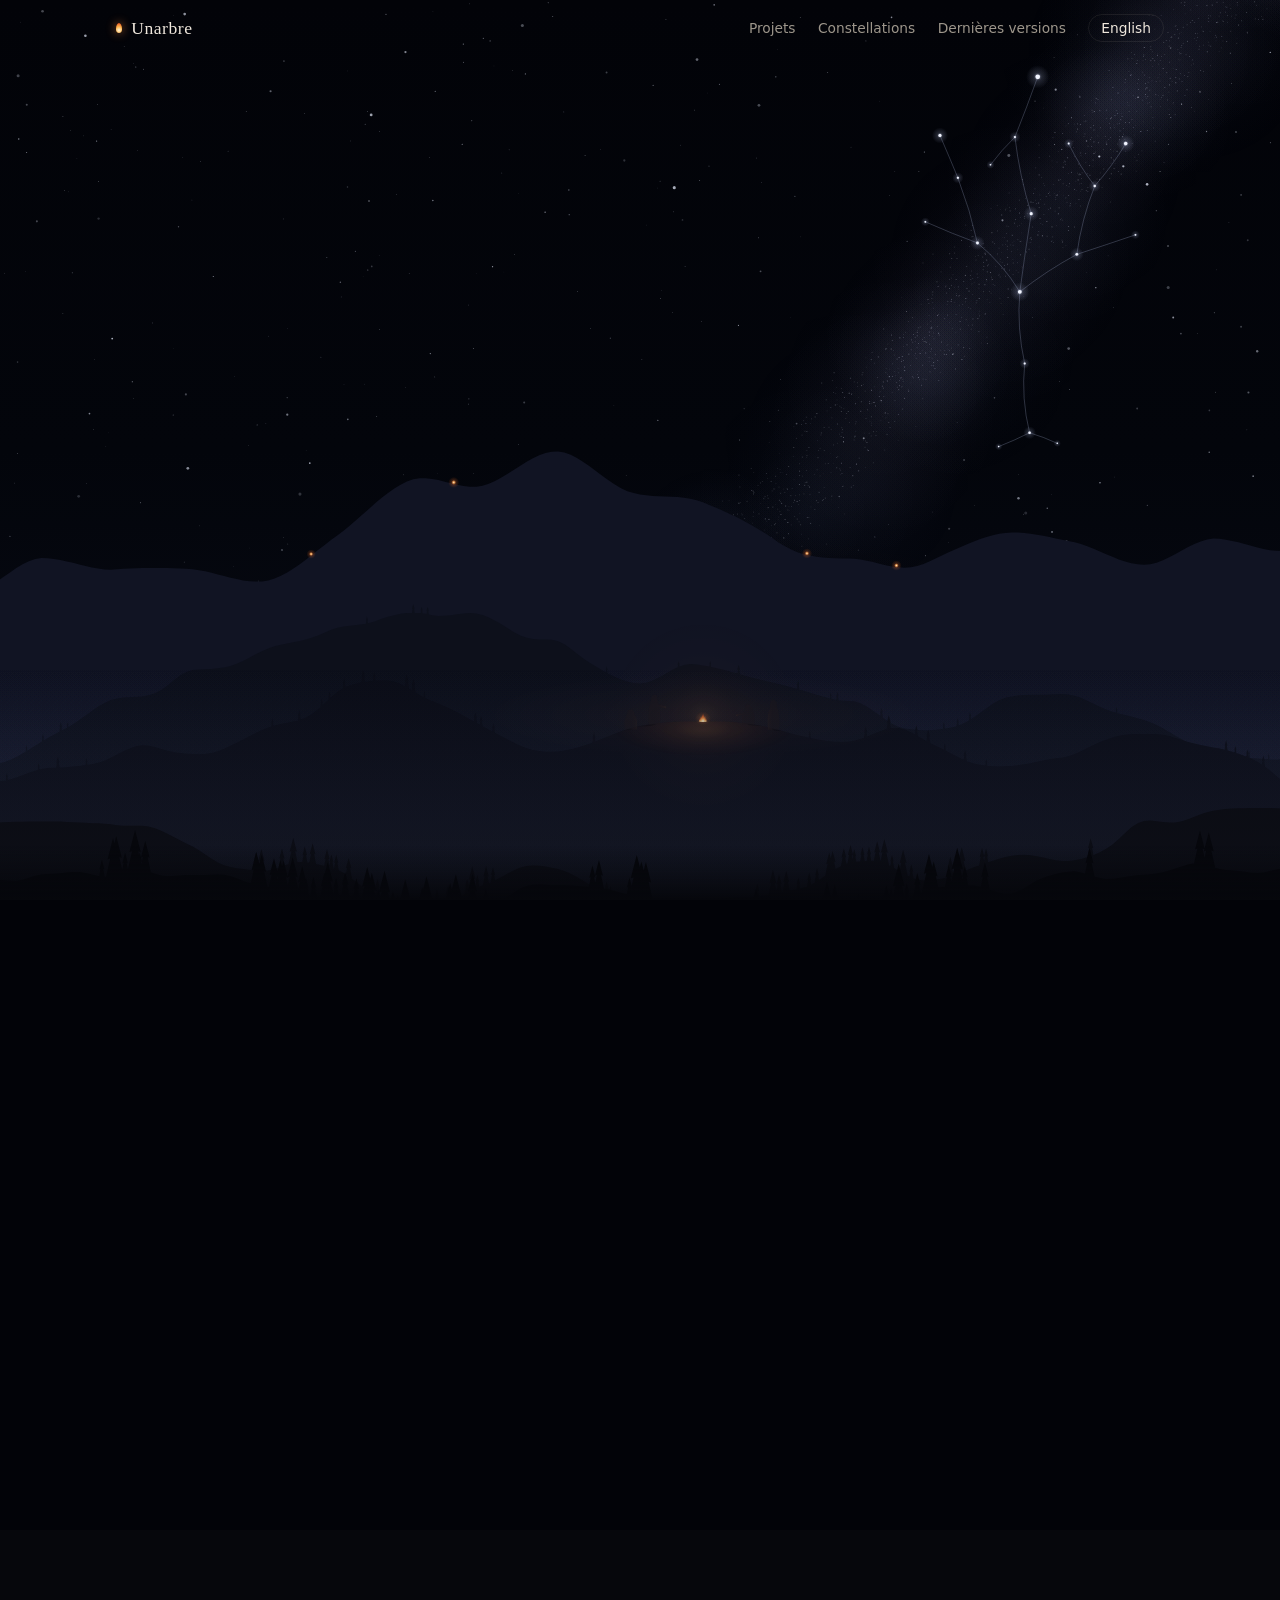
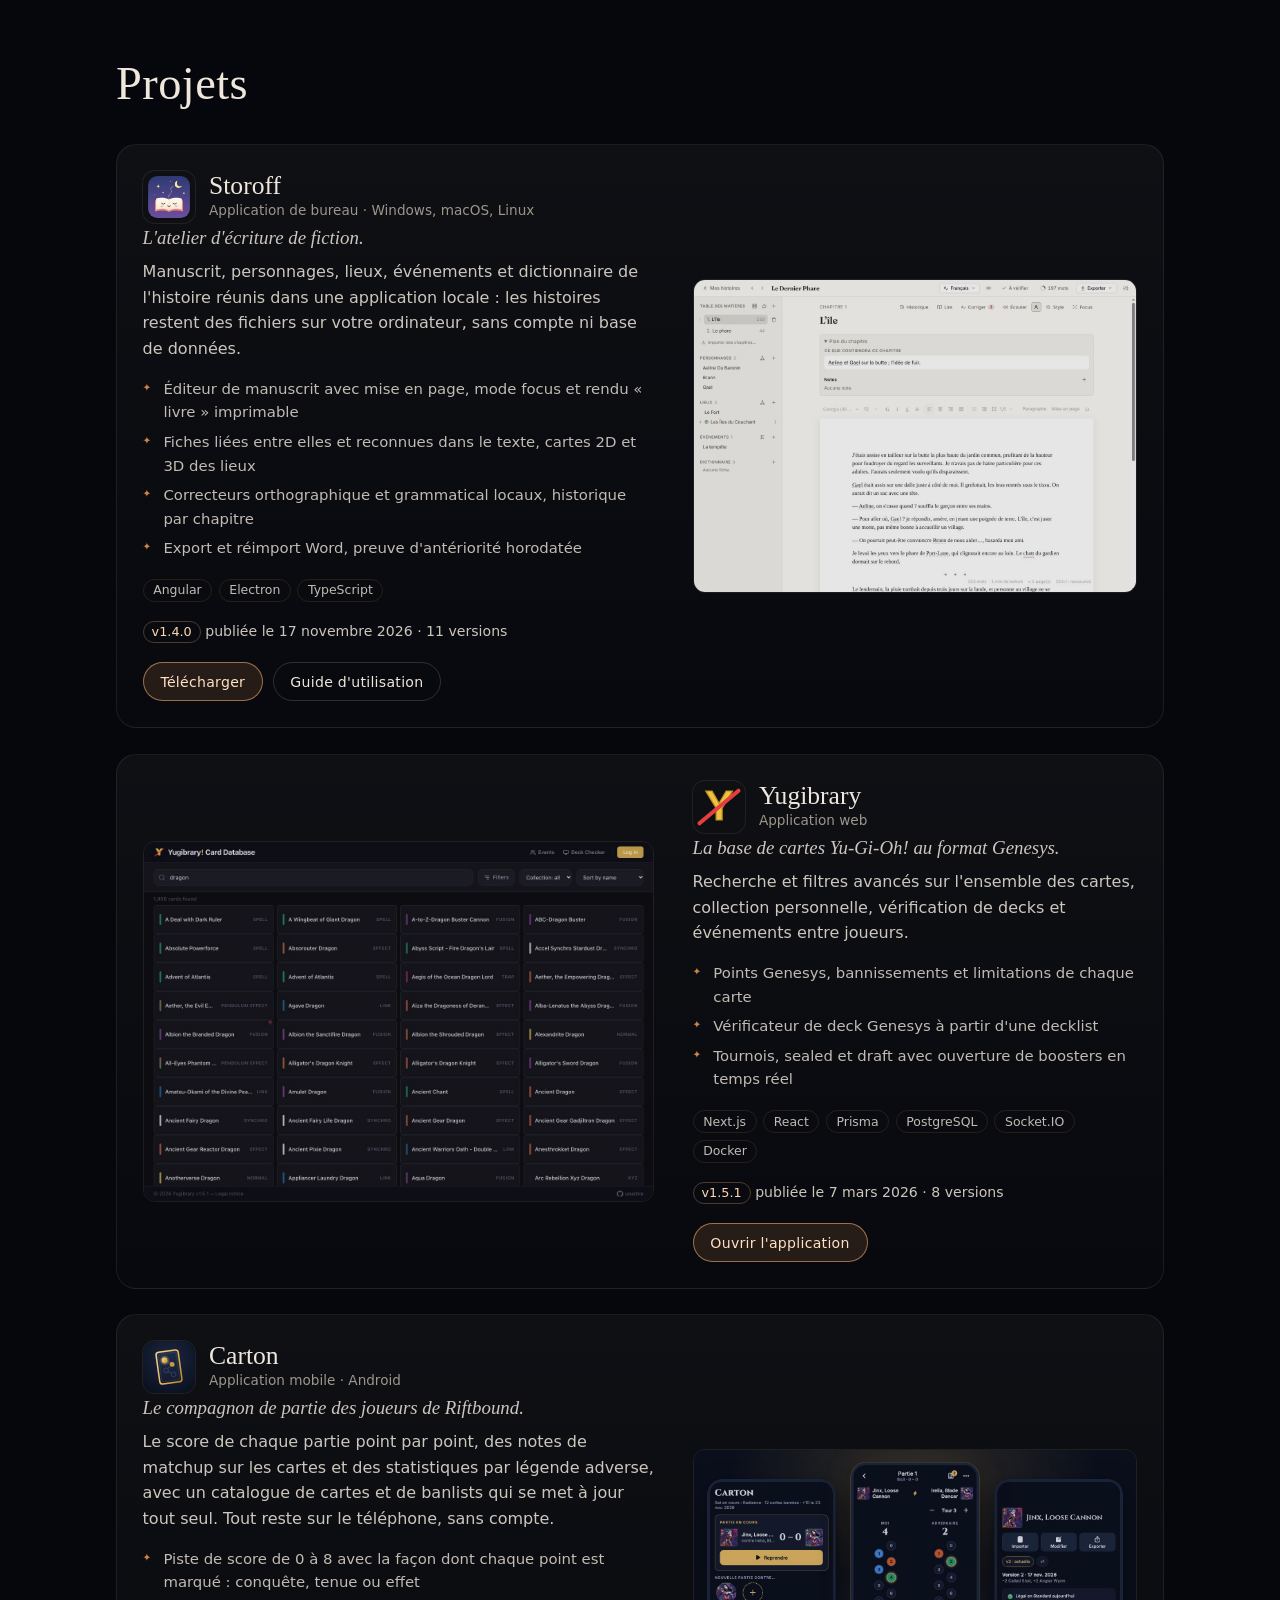
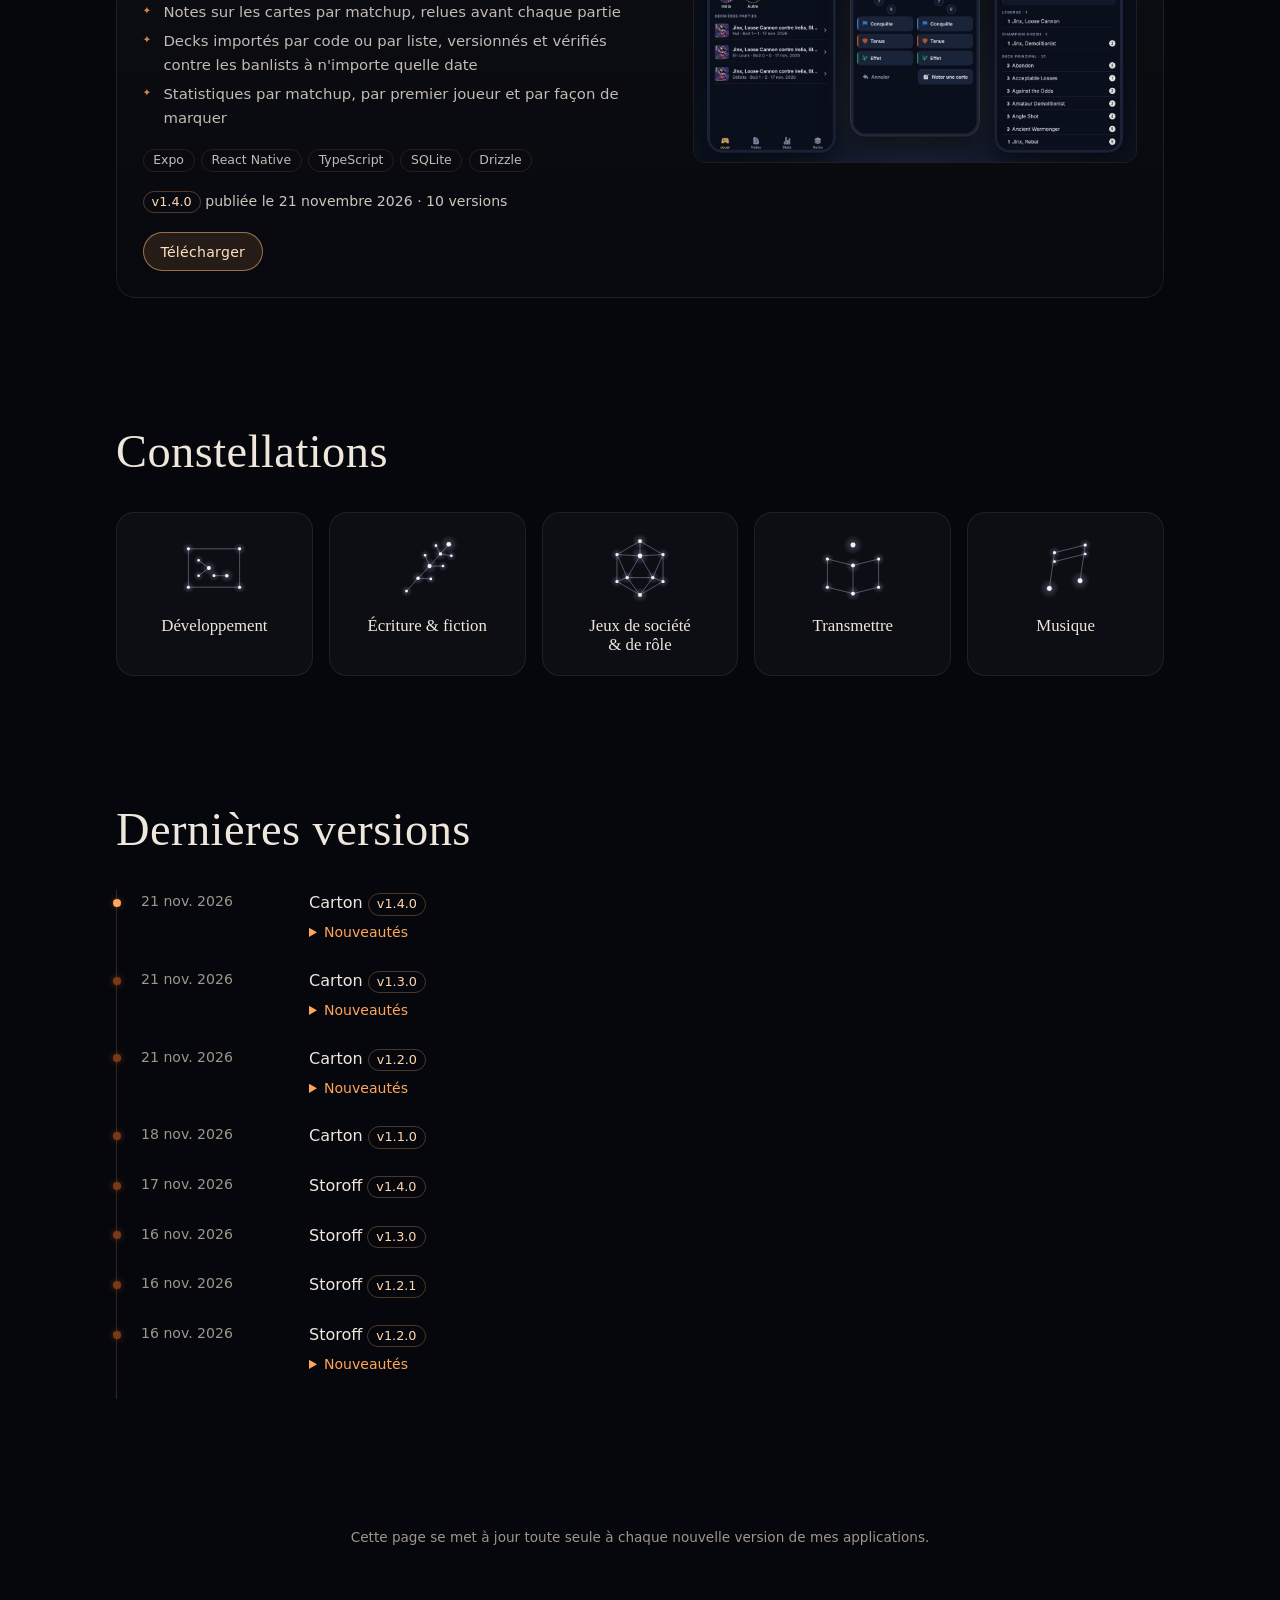
==== index.html @ 297fb0f9 "Update the site (Unarbre/carton v1.4.0)" ====
<!doctype html>
<html lang="fr" class="no-js">
<head>
  <meta charset="utf-8">
  <script>
    document.documentElement.className = 'js';
    // Every visit starts in the dark, with the fire out: no scroll position restored on reload.
    if ('scrollRestoration' in history) history.scrollRestoration = 'manual';
  </script>
  <meta name="viewport" content="width=device-width, initial-scale=1">
  <meta name="theme-color" content="#030409">
  <title>Unarbre — Développeur · Storoff, Yugibrary, Carton</title>
  <meta name="description" content="Unarbre, développeur : Storoff (écriture de fiction), Yugibrary (cartes Yu-Gi-Oh! Genesys) et Carton (compagnon Riftbound). Projets, versions, passions.">
  <meta name="robots" content="index, follow, max-image-preview:large, max-snippet:-1">
  <meta name="author" content="Unarbre">
  <link rel="canonical" href="https://unarbre.github.io/">
  <link rel="alternate" hreflang="fr" href="https://unarbre.github.io/">
  <link rel="alternate" hreflang="en" href="https://unarbre.github.io/en/">
  <link rel="alternate" hreflang="x-default" href="https://unarbre.github.io/">
  <link rel="sitemap" type="application/xml" href="sitemap.xml">
  <meta property="og:type" content="profile">
  <meta property="og:site_name" content="Unarbre">
  <meta property="og:title" content="Unarbre — Développeur · Storoff, Yugibrary, Carton">
  <meta property="og:description" content="Unarbre, développeur : Storoff (écriture de fiction), Yugibrary (cartes Yu-Gi-Oh! Genesys) et Carton (compagnon Riftbound). Projets, versions, passions.">
  <meta property="og:url" content="https://unarbre.github.io/">
  <meta property="og:locale" content="fr_FR">
  <meta property="og:locale:alternate" content="en_GB">
  <meta property="og:image" content="https://unarbre.github.io/assets/images/og-fr.jpg">
  <meta property="og:image:width" content="1200">
  <meta property="og:image:height" content="630">
  <meta property="og:image:alt" content="Unarbre — Développeur · Storoff, Yugibrary, Carton">
  <meta property="profile:username" content="Unarbre">
  <meta name="twitter:card" content="summary_large_image">
  <meta name="twitter:title" content="Unarbre — Développeur · Storoff, Yugibrary, Carton">
  <meta name="twitter:description" content="Unarbre, développeur : Storoff (écriture de fiction), Yugibrary (cartes Yu-Gi-Oh! Genesys) et Carton (compagnon Riftbound). Projets, versions, passions.">
  <meta name="twitter:image" content="https://unarbre.github.io/assets/images/og-fr.jpg">
  <script type="application/ld+json">{"@context":"https://schema.org","@graph":[{"@type":"WebSite","@id":"https://unarbre.github.io/#website","url":"https://unarbre.github.io/","name":"Unarbre","inLanguage":["fr","en"],"publisher":{"@id":"https://unarbre.github.io/#person"}},{"@type":"ProfilePage","@id":"https://unarbre.github.io/#page","url":"https://unarbre.github.io/","name":"Unarbre — Développeur · Storoff, Yugibrary, Carton","description":"Unarbre, développeur : Storoff (écriture de fiction), Yugibrary (cartes Yu-Gi-Oh! Genesys) et Carton (compagnon Riftbound). Projets, versions, passions.","inLanguage":"fr","isPartOf":{"@id":"https://unarbre.github.io/#website"},"mainEntity":{"@id":"https://unarbre.github.io/#person"},"dateModified":"2026-11-21T09:34:02.000Z","primaryImageOfPage":"https://unarbre.github.io/assets/images/og-fr.jpg"},{"@type":"Person","@id":"https://unarbre.github.io/#person","name":"Unarbre","url":"https://unarbre.github.io/","jobTitle":"Développeur","description":"Je conçois, développe et publie, du logiciel de bureau à l'application web.","sameAs":["https://github.com/Unarbre"],"knowsAbout":["Angular","Electron","TypeScript","Next.js","React","Prisma","PostgreSQL","Socket.IO","Docker","Expo","React Native","SQLite","Drizzle","Développement","Écriture & fiction","Jeux de société & de rôle","Transmettre","Musique"]},{"@type":"SoftwareApplication","@id":"https://unarbre.github.io/#storoff","name":"Storoff","description":"L'atelier d'écriture de fiction. Manuscrit, personnages, lieux, événements et dictionnaire de l'histoire réunis dans une application locale : les histoires restent des fichiers sur votre ordinateur, sans compte ni base de données.","url":"https://unarbre.github.io/storoff.github.io/","image":"https://unarbre.github.io/assets/images/storoff-fr.jpg","screenshot":"https://unarbre.github.io/assets/images/storoff-fr.jpg","applicationCategory":"DesignApplication","operatingSystem":"Windows, macOS, Linux","softwareVersion":"1.4.0","dateModified":"2026-11-17T06:25:10Z","datePublished":"2026-11-09T09:51:35Z","author":{"@id":"https://unarbre.github.io/#person"}},{"@type":"WebApplication","@id":"https://unarbre.github.io/#yugibrary","name":"Yugibrary","description":"La base de cartes Yu-Gi-Oh! au format Genesys. Recherche et filtres avancés sur l'ensemble des cartes, collection personnelle, vérification de decks et événements entre joueurs.","url":"https://yugibrary-evo.flatemars.com/","image":"https://unarbre.github.io/assets/images/yugibrary.jpg","screenshot":"https://unarbre.github.io/assets/images/yugibrary.jpg","applicationCategory":"ReferenceApplication","operatingSystem":"Web","softwareVersion":"1.5.1","dateModified":"2026-03-07T13:46:36Z","datePublished":"2026-02-24T21:08:03Z","author":{"@id":"https://unarbre.github.io/#person"}},{"@type":"SoftwareApplication","@id":"https://unarbre.github.io/#carton","name":"Carton","description":"Le compagnon de partie des joueurs de Riftbound. Le score de chaque partie point par point, des notes de matchup sur les cartes et des statistiques par légende adverse, avec un catalogue de cartes et de banlists qui se met à jour tout seul. Tout reste sur le téléphone, sans compte.","url":"https://unarbre.github.io/carton.github.io/","image":"https://unarbre.github.io/assets/images/carton-fr.jpg","screenshot":"https://unarbre.github.io/assets/images/carton-fr.jpg","applicationCategory":"GameApplication","operatingSystem":"Android","softwareVersion":"1.4.0","dateModified":"2026-11-21T09:34:02Z","datePublished":"2026-11-17T08:10:35Z","author":{"@id":"https://unarbre.github.io/#person"}}]}</script>
  <link rel="icon" href="assets/favicon.svg" type="image/svg+xml">
  <link rel="stylesheet" href="assets/style.css?v=98b8dc6f63">
  <script src="assets/night.js?v=98b8dc6f63" defer></script>
  <script src="assets/site.js?v=98b8dc6f63" defer></script>
</head>
<body>
  <svg class="defs" width="0" height="0" aria-hidden="true"><defs><radialGradient id="star-glow"><stop offset="0" stop-color="#dfe7ff" stop-opacity="0.55"/><stop offset="0.35" stop-color="#c8d4ff" stop-opacity="0.16"/><stop offset="1" stop-color="#c8d4ff" stop-opacity="0"/></radialGradient><linearGradient id="lit-right" x1="0" x2="1" y1="0" y2="0"><stop offset="0" stop-color="#ff8a45" stop-opacity="0"/><stop offset="0.62" stop-color="#ff8a45" stop-opacity="0.04"/><stop offset="0.86" stop-color="#ff9450" stop-opacity="0.24"/><stop offset="1" stop-color="#ffaa66" stop-opacity="0.6"/></linearGradient><linearGradient id="lit-left" x1="1" x2="0" y1="0" y2="0"><stop offset="0" stop-color="#ff8a45" stop-opacity="0"/><stop offset="0.62" stop-color="#ff8a45" stop-opacity="0.04"/><stop offset="0.86" stop-color="#ff9450" stop-opacity="0.24"/><stop offset="1" stop-color="#ffaa66" stop-opacity="0.6"/></linearGradient><radialGradient id="far-fire"><stop offset="0" stop-color="#fff0c8"/><stop offset="0.16" stop-color="#ffb065" stop-opacity="0.9"/><stop offset="0.42" stop-color="#ff7a30" stop-opacity="0.22"/><stop offset="1" stop-color="#ff6a20" stop-opacity="0"/></radialGradient><linearGradient id="flame" x1="0" y1="1" x2="0" y2="0"><stop offset="0" stop-color="#ffe0a0" stop-opacity="0.95"/><stop offset="0.35" stop-color="#ffa04a" stop-opacity="0.85"/><stop offset="0.75" stop-color="#e8521f" stop-opacity="0.45"/><stop offset="1" stop-color="#b8320f" stop-opacity="0"/></linearGradient><linearGradient id="flame-core" x1="0" y1="1" x2="0" y2="0"><stop offset="0" stop-color="#fffbe8"/><stop offset="0.6" stop-color="#ffe3a6" stop-opacity="0.7"/><stop offset="1" stop-color="#ffc070" stop-opacity="0"/></linearGradient><radialGradient id="flame-glow"><stop offset="0" stop-color="#ffb468" stop-opacity="0.45"/><stop offset="0.5" stop-color="#ff8a3c" stop-opacity="0.14"/><stop offset="1" stop-color="#ff7a30" stop-opacity="0"/></radialGradient><radialGradient id="ember-bed"><stop offset="0" stop-color="#ffd48a" stop-opacity="0.9"/><stop offset="0.5" stop-color="#ff8030" stop-opacity="0.35"/><stop offset="1" stop-color="#ff6a20" stop-opacity="0"/></radialGradient><radialGradient id="ground-light"><stop offset="0" stop-color="#ff9a4e" stop-opacity="0.38"/><stop offset="0.45" stop-color="#ff8840" stop-opacity="0.14"/><stop offset="1" stop-color="#ff7a30" stop-opacity="0"/></radialGradient><linearGradient id="shadow-right" x1="0" x2="1" y1="0" y2="0"><stop offset="0" stop-color="#040306" stop-opacity="0.9"/><stop offset="0.35" stop-color="#040306" stop-opacity="0.45"/><stop offset="1" stop-color="#040306" stop-opacity="0"/></linearGradient><linearGradient id="shadow-left" x1="1" x2="0" y1="0" y2="0"><stop offset="0" stop-color="#040306" stop-opacity="0.9"/><stop offset="0.35" stop-color="#040306" stop-opacity="0.45"/><stop offset="1" stop-color="#040306" stop-opacity="0"/></linearGradient></defs></svg>
  <a class="skip" href="#projects">Aller aux projets</a>
  <header class="topbar">
    <div class="wrap topbar-inner">
      <a class="brand" href="./"><span class="brand-flame" aria-hidden="true"></span>Unarbre</a>
      <nav>
        <a href="#projects">Projets</a>
        <a href="#passions">Constellations</a>
        <a href="#releases">Dernières versions</a>
        <a class="lang" href="en/" hreflang="en" lang="en">English</a>
      </nav>
    </div>
  </header>

  <main>
    <section class="night" aria-label="Une nuit étoilée : un feu s’allume et révèle la suite">
      <div class="stage">
        <canvas class="sky" aria-hidden="true"></canvas>
        <svg class="constellation" viewBox="40 40 330 500" aria-hidden="true"><path class="link" d="M204 505Q193.5 463.0 198 420" pathLength="1" style="--i:0"/><path class="link" d="M198 420Q188.1 376.5 192 332" pathLength="1" style="--i:1"/><path class="link" d="M192 332Q171.2 297.5 140 272" pathLength="1" style="--i:2"/><path class="link" d="M140 272Q130.9 231.1 116 192" pathLength="1" style="--i:3"/><path class="link" d="M116 192Q105.2 165.9 94 140" pathLength="1" style="--i:4"/><path class="link" d="M140 272Q107.6 260.1 76 246" pathLength="1" style="--i:5"/><path class="link" d="M192 332Q198.4 283.9 206 236" pathLength="1" style="--i:6"/><path class="link" d="M206 236Q191.6 189.9 186 142" pathLength="1" style="--i:7"/><path class="link" d="M186 142Q200.7 105.3 214 68" pathLength="1" style="--i:8"/><path class="link" d="M186 142Q169.6 157.8 156 176" pathLength="1" style="--i:9"/><path class="link" d="M192 332Q225.0 305.9 262 286" pathLength="1" style="--i:10"/><path class="link" d="M262 286Q267.8 242.6 284 202" pathLength="1" style="--i:11"/><path class="link" d="M284 202Q305.5 177.8 322 150" pathLength="1" style="--i:12"/><path class="link" d="M262 286Q298.1 274.2 334 262" pathLength="1" style="--i:13"/><path class="link" d="M284 202Q265.2 177.7 252 150" pathLength="1" style="--i:14"/><path class="link" d="M204 505Q185.4 514.4 166 522" pathLength="1" style="--i:15"/><path class="link" d="M204 505Q221.5 510.2 238 518" pathLength="1" style="--i:16"/><g class="star" style="--i:0;--d:0.00s"><circle class="halo" cx="204" cy="505" r="8.0" fill="url(#star-glow)"/><circle class="core" cx="204" cy="505" r="1.6"/></g><g class="star" style="--i:1;--d:0.73s"><circle class="halo" cx="198" cy="420" r="6.5" fill="url(#star-glow)"/><circle class="core" cx="198" cy="420" r="1.3"/></g><g class="star" style="--i:2;--d:1.46s"><circle class="halo" cx="192" cy="332" r="12.0" fill="url(#star-glow)"/><circle class="core" cx="192" cy="332" r="2.4"/></g><g class="star" style="--i:3;--d:2.19s"><circle class="halo" cx="140" cy="272" r="9.0" fill="url(#star-glow)"/><circle class="core" cx="140" cy="272" r="1.8"/></g><g class="star" style="--i:4;--d:2.92s"><circle class="halo" cx="116" cy="192" r="7.0" fill="url(#star-glow)"/><circle class="core" cx="116" cy="192" r="1.4"/></g><g class="star" style="--i:5;--d:0.65s"><circle class="halo" cx="76" cy="246" r="5.5" fill="url(#star-glow)"/><circle class="core" cx="76" cy="246" r="1.1"/></g><g class="star" style="--i:6;--d:1.38s"><circle class="halo" cx="94" cy="140" r="10.0" fill="url(#star-glow)"/><circle class="core" cx="94" cy="140" r="2"/></g><g class="star" style="--i:7;--d:2.11s"><circle class="halo" cx="206" cy="236" r="9.5" fill="url(#star-glow)"/><circle class="core" cx="206" cy="236" r="1.9"/></g><g class="star" style="--i:8;--d:2.84s"><circle class="halo" cx="186" cy="142" r="7.0" fill="url(#star-glow)"/><circle class="core" cx="186" cy="142" r="1.4"/></g><g class="star" style="--i:9;--d:0.57s"><circle class="halo" cx="214" cy="68" r="14.5" fill="url(#star-glow)"/><circle class="core" cx="214" cy="68" r="2.9"/></g><g class="star" style="--i:10;--d:1.30s"><circle class="halo" cx="262" cy="286" r="8.5" fill="url(#star-glow)"/><circle class="core" cx="262" cy="286" r="1.7"/></g><g class="star" style="--i:11;--d:2.03s"><circle class="halo" cx="284" cy="202" r="7.5" fill="url(#star-glow)"/><circle class="core" cx="284" cy="202" r="1.5"/></g><g class="star" style="--i:12;--d:2.76s"><circle class="halo" cx="322" cy="150" r="11.0" fill="url(#star-glow)"/><circle class="core" cx="322" cy="150" r="2.2"/></g><g class="star" style="--i:13;--d:0.49s"><circle class="halo" cx="334" cy="262" r="5.5" fill="url(#star-glow)"/><circle class="core" cx="334" cy="262" r="1.1"/></g><g class="star" style="--i:14;--d:1.22s"><circle class="halo" cx="156" cy="176" r="5.0" fill="url(#star-glow)"/><circle class="core" cx="156" cy="176" r="1"/></g><g class="star" style="--i:15;--d:1.95s"><circle class="halo" cx="252" cy="150" r="6.0" fill="url(#star-glow)"/><circle class="core" cx="252" cy="150" r="1.2"/></g><g class="star" style="--i:16;--d:2.68s"><circle class="halo" cx="166" cy="522" r="4.5" fill="url(#star-glow)"/><circle class="core" cx="166" cy="522" r="0.9"/></g><g class="star" style="--i:17;--d:0.41s"><circle class="halo" cx="238" cy="518" r="4.5" fill="url(#star-glow)"/><circle class="core" cx="238" cy="518" r="0.9"/></g></svg>
        <div class="landscape" aria-hidden="true">
          <div class="land" style="--depth:0.1"><svg viewBox="0 0 2400 600" preserveAspectRatio="xMidYMax slice"><path fill="#111423" d="M0 600L0 297.5L6 297.4L12 297.3L18 297.2L24 297.0L30 296.8L36 296.5L42 296.3L48 296.0L54 295.7L60 295.4L66 295.1L72 294.8L78 294.2L84 293.1L90 291.7L96 290.1L102 288.3L108 286.5L114 284.6L120 282.9L126 281.4L132 280.2L138 279.3L144 279.0L150 279.7L156 281.1L162 283.1L168 285.5L174 288.0L180 290.5L186 292.7L192 294.4L198 295.5L204 295.6L210 294.7L216 292.6L222 289.4L228 285.3L234 280.7L240 275.8L246 270.8L252 266.0L258 261.5L264 257.8L270 254.9L276 253.1L282 252.7L288 253.1L294 253.9L300 255.2L306 256.9L312 258.9L318 261.2L324 263.7L330 266.5L336 269.3L342 272.3L348 275.4L354 278.6L360 282.5L366 286.9L372 291.8L378 296.8L384 301.9L390 306.7L396 311.3L402 315.3L408 318.6L414 321.0L420 322.4L426 323.3L432 324.4L438 325.5L444 326.6L450 327.6L456 328.5L462 329.1L468 329.3L474 329.2L480 328.6L486 327.4L492 325.6L498 323.5L504 321.4L510 319.3L516 317.2L522 315.2L528 313.3L534 311.7L540 310.3L546 309.2L552 308.4L558 308.0L564 307.7L570 306.2L576 303.6L582 300.3L588 296.4L594 292.2L600 288.0L606 283.9L612 280.3L618 277.3L624 275.3L630 274.4L636 274.5L642 275.2L648 276.2L654 277.5L660 278.9L666 280.5L672 282.0L678 283.4L684 284.4L690 285.2L696 285.4L702 285.0L708 284.6L714 284.3L720 284.0L726 283.9L732 283.8L738 283.7L744 283.8L750 283.9L756 284.1L762 284.3L768 284.6L774 285.0L780 285.9L786 287.0L792 288.4L798 289.9L804 291.5L810 293.0L816 294.4L822 295.6L828 296.4L834 296.7L840 296.6L846 295.7L852 293.9L858 291.3L864 288.1L870 284.4L876 280.2L882 275.7L888 271.0L894 266.3L900 261.6L906 257.0L912 252.7L918 248.1L924 243.1L930 237.9L936 232.6L942 227.3L948 222.0L954 217.0L960 212.3L966 208.1L972 204.5L978 201.5L984 199.4L990 198.4L996 198.3L1002 199.0L1008 200.1L1014 201.6L1020 203.2L1026 204.6L1032 205.8L1038 206.5L1044 206.4L1050 205.5L1056 203.6L1062 200.9L1068 197.7L1074 194.1L1080 190.2L1086 186.4L1092 182.6L1098 179.3L1104 176.4L1110 174.3L1116 173.0L1122 172.8L1128 173.9L1134 176.0L1140 179.1L1146 182.8L1152 186.9L1158 191.4L1164 195.9L1170 200.3L1176 204.3L1182 207.8L1188 210.6L1194 212.5L1200 213.8L1206 214.6L1212 215.2L1218 215.5L1224 215.7L1230 215.9L1236 216.2L1242 216.8L1248 217.8L1254 219.3L1260 221.3L1266 223.7L1272 226.2L1278 228.9L1284 231.6L1290 234.4L1296 237.4L1302 240.6L1308 244.0L1314 247.5L1320 251.3L1326 255.3L1332 259.5L1338 263.2L1344 266.2L1350 268.7L1356 270.6L1362 272.0L1368 273.1L1374 273.8L1380 274.3L1386 274.5L1392 274.7L1398 274.8L1404 275.0L1410 275.7L1416 276.9L1422 278.2L1428 279.7L1434 281.1L1440 282.3L1446 283.1L1452 283.5L1458 283.1L1464 282.0L1470 279.9L1476 277.3L1482 274.5L1488 271.7L1494 268.9L1500 266.2L1506 263.5L1512 260.9L1518 258.5L1524 256.3L1530 254.3L1536 252.6L1542 251.3L1548 250.4L1554 250.1L1560 250.1L1566 250.5L1572 251.2L1578 252.1L1584 253.2L1590 254.4L1596 255.6L1602 256.9L1608 258.0L1614 259.2L1620 260.9L1626 263.0L1632 265.4L1638 268.0L1644 270.6L1650 273.2L1656 275.6L1662 277.6L1668 279.3L1674 280.3L1680 280.7L1686 280.2L1692 278.7L1698 276.4L1704 273.6L1710 270.4L1716 267.1L1722 263.9L1728 260.9L1734 258.5L1740 256.7L1746 255.8L1752 256.0L1758 256.8L1764 258.0L1770 259.4L1776 261.0L1782 262.7L1788 264.3L1794 265.7L1800 266.8L1806 267.4L1812 267.6L1818 267.1L1824 265.7L1830 263.2L1836 259.6L1842 255.2L1848 250.0L1854 244.4L1860 238.3L1866 232.1L1872 225.8L1878 219.6L1884 213.8L1890 208.3L1896 203.6L1902 199.7L1908 196.4L1914 193.7L1920 191.4L1926 189.6L1932 188.0L1938 186.7L1944 185.5L1950 184.3L1956 183.1L1962 181.7L1968 179.9L1974 177.8L1980 175.5L1986 173.0L1992 170.4L1998 167.9L2004 165.5L2010 163.4L2016 161.5L2022 160.0L2028 159.1L2034 158.7L2040 158.7L2046 159.2L2052 160.1L2058 161.3L2064 162.8L2070 164.4L2076 166.3L2082 168.2L2088 170.1L2094 172.0L2100 173.8L2106 175.5L2112 177.0L2118 178.4L2124 179.9L2130 181.5L2136 183.3L2142 185.4L2148 187.9L2154 190.9L2160 194.5L2166 198.9L2172 204.0L2178 210.1L2184 217.0L2190 224.5L2196 232.3L2202 240.0L2208 247.4L2214 254.2L2220 260.2L2226 265.0L2232 268.4L2238 270.0L2244 270.2L2250 270.5L2256 271.0L2262 271.8L2268 272.7L2274 273.9L2280 275.1L2286 276.4L2292 277.9L2298 279.4L2304 280.9L2310 282.4L2316 283.4L2322 283.7L2328 283.4L2334 282.7L2340 281.6L2346 280.4L2352 279.2L2358 278.2L2364 277.4L2370 277.1L2376 277.4L2382 278.4L2388 279.2L2394 279.5L2400 279.4L2400 600Z"/><g class="far-light" style="--delay:7.36s;--phase:0.84s"><circle cx="886.8" cy="270.5" r="4.5"/></g><g class="far-light" style="--delay:7.86s;--phase:2.43s"><circle cx="1943.5" cy="184.1" r="3.5"/></g><g class="far-light" style="--delay:8.20s;--phase:0.97s"><circle cx="1444.2" cy="281.4" r="5.0"/></g><g class="far-light" style="--delay:6.51s;--phase:0.14s"><circle cx="333.6" cy="266.7" r="4.2"/></g><g class="far-light" style="--delay:6.85s;--phase:2.25s"><circle cx="1022.6" cy="202.3" r="5.3"/></g><g class="far-light" style="--delay:8.61s;--phase:1.71s"><circle cx="2043.0" cy="157.4" r="3.7"/></g><g class="far-light" style="--delay:8.93s;--phase:0.53s"><circle cx="517.6" cy="315.1" r="5.5"/></g><g class="far-light" style="--delay:9.68s;--phase:0.37s"><circle cx="1359.0" cy="269.9" r="4.9"/></g></svg></div>
          <div class="land" style="--depth:0.22"><svg viewBox="0 0 2400 600" preserveAspectRatio="xMidYMax slice"><path id="ridge-1" fill="#0d101b" d="M0 600L0 410.2L6 411.4L12 414.8L18 419.9L24 426.3L30 433.4L36 440.8L42 448.1L48 454.8L54 460.5L60 465.4L66 469.6L72 473.4L78 476.8L84 480.1L90 483.4L96 486.9L102 490.7L108 494.3L114 497.6L120 500.7L126 503.5L132 506.3L138 509.1L144 512.0L150 515.1L156 518.3L162 521.4L168 524.4L174 527.2L180 529.5L186 531.5L192 532.8L198 533.6L204 533.9L210 534.5L216 535.4L222 536.1L228 536.2L234 535.7L240 533.9L246 530.8L252 526.0L258 519.7L264 512.5L270 504.8L276 496.9L282 489.3L288 482.5L294 476.8L300 472.7L306 469.8L312 467.7L318 466.3L324 465.4L330 465.0L336 464.9L342 465.2L348 465.6L354 466.1L360 466.3L366 466.3L372 466.1L378 465.9L384 465.6L390 465.4L396 465.2L402 465.2L408 465.4L414 465.8L420 466.3L426 466.6L432 466.7L438 466.4L444 465.5L450 463.8L456 461.9L462 460.2L468 458.7L474 457.4L480 456.5L486 455.8L492 455.5L498 455.5L504 456.1L510 457.3L516 459.0L522 461.2L528 463.4L534 465.7L540 467.7L546 469.3L552 470.3L558 471.1L564 471.7L570 472.1L576 472.0L582 471.5L588 470.5L594 468.9L600 466.6L606 463.7L612 460.4L618 456.9L624 453.1L630 449.4L636 445.7L642 442.3L648 439.2L654 436.3L660 432.7L666 428.5L672 424.2L678 419.9L684 415.8L690 412.3L696 409.6L702 408.0L708 407.1L714 406.8L720 406.5L726 406.1L732 405.1L738 403.2L744 400.1L750 395.7L756 390.8L762 386.2L768 382.8L774 380.9L780 380.4L786 380.3L792 380.1L798 379.4L804 378.6L810 377.2L816 375.1L822 372.4L828 369.3L834 366.0L840 363.0L846 360.4L852 358.4L858 356.9L864 355.6L870 354.5L876 353.3L882 351.8L888 350.1L894 347.9L900 345.2L906 342.6L912 340.8L918 339.6L924 338.8L930 338.1L936 337.3L942 336.2L948 334.5L954 332.2L960 330.3L966 328.7L972 327.5L978 326.7L984 326.4L990 326.7L996 327.5L1002 328.9L1008 329.5L1014 329.4L1020 328.7L1026 327.9L1032 327.1L1038 326.7L1044 327.1L1050 328.6L1056 331.0L1062 334.0L1068 337.5L1074 341.3L1080 344.9L1086 348.0L1092 350.3L1098 351.5L1104 351.9L1110 351.9L1116 352.2L1122 353.6L1128 356.4L1134 360.6L1140 365.4L1146 370.1L1152 374.1L1158 377.7L1164 381.2L1170 384.5L1176 387.5L1182 390.0L1188 392.0L1194 393.4L1200 393.9L1206 393.1L1212 391.0L1218 388.1L1224 384.7L1230 381.3L1236 378.3L1242 376.2L1248 375.3L1254 375.8L1260 376.6L1266 377.7L1272 379.0L1278 380.4L1284 382.0L1290 383.6L1296 385.3L1302 387.0L1308 388.6L1314 390.0L1320 391.5L1326 392.9L1332 394.3L1338 395.8L1344 397.3L1350 399.0L1356 400.7L1362 402.6L1368 404.5L1374 406.3L1380 407.9L1386 409.2L1392 410.0L1398 410.4L1404 410.8L1410 412.7L1416 415.8L1422 419.7L1428 424.0L1434 428.3L1440 432.1L1446 435.0L1452 436.6L1458 437.5L1464 438.1L1470 438.3L1476 438.3L1482 437.8L1488 437.1L1494 436.1L1500 434.9L1506 432.9L1512 429.8L1518 426.0L1524 421.7L1530 417.3L1536 413.2L1542 409.8L1548 407.5L1554 406.1L1560 405.2L1566 404.7L1572 404.6L1578 404.6L1584 404.6L1590 404.4L1596 404.1L1602 403.9L1608 404.2L1614 405.5L1620 407.5L1626 410.2L1632 413.1L1638 416.0L1644 418.6L1650 420.7L1656 422.3L1662 423.8L1668 425.3L1674 426.9L1680 428.6L1686 430.8L1692 433.3L1698 436.4L1704 440.0L1710 443.5L1716 447.0L1722 450.2L1728 453.2L1734 455.8L1740 458.0L1746 459.8L1752 461.0L1758 462.0L1764 462.9L1770 463.6L1776 464.2L1782 464.8L1788 465.3L1794 465.8L1800 466.3L1806 466.4L1812 465.6L1818 464.2L1824 462.4L1830 460.3L1836 458.2L1842 456.2L1848 454.6L1854 453.2L1860 450.9L1866 447.9L1872 444.5L1878 440.9L1884 437.4L1890 434.3L1896 431.8L1902 430.2L1908 430.4L1914 432.3L1920 435.3L1926 438.9L1932 442.5L1938 445.6L1944 447.6L1950 448.1L1956 446.9L1962 444.6L1968 441.6L1974 438.2L1980 434.9L1986 431.9L1992 429.6L1998 428.4L2004 428.4L2010 428.9L2016 429.6L2022 430.5L2028 431.3L2034 432.0L2040 432.5L2046 432.5L2052 432.1L2058 432.1L2064 432.5L2070 433.2L2076 433.8L2082 434.3L2088 434.3L2094 433.7L2100 432.2L2106 429.4L2112 425.5L2118 420.8L2124 415.8L2130 410.9L2136 406.6L2142 403.2L2148 401.3L2154 400.9L2160 401.2L2166 402.1L2172 403.3L2178 404.5L2184 405.4L2190 405.9L2196 405.6L2202 404.4L2208 402.1L2214 399.0L2220 395.1L2226 390.6L2232 385.7L2238 380.6L2244 375.2L2250 369.9L2256 364.3L2262 358.2L2268 351.9L2274 345.5L2280 339.5L2286 334.0L2292 329.3L2298 325.6L2304 323.2L2310 321.9L2316 321.6L2322 322.0L2328 323.1L2334 324.5L2340 326.2L2346 327.9L2352 329.5L2358 331.1L2364 332.6L2370 334.0L2376 335.3L2382 336.4L2388 337.3L2394 337.8L2400 338.0L2400 600ZM46.3 457.1L47.0 451.8L46.6 451.9L47.4 448.9L48.1 451.9L47.8 451.8L48.4 457.1ZM66.6 474.0L67.6 467.4L67.1 467.6L68.2 463.2L69.3 467.6L68.8 467.4L69.8 474.0ZM85.8 485.0L86.9 478.0L86.3 478.2L87.5 473.2L88.8 478.2L88.2 478.0L89.3 485.0ZM213.5 538.2L214.2 532.8L213.8 532.9L214.6 529.9L215.3 532.9L215.0 532.8L215.6 538.2ZM290.3 482.2L290.9 476.9L290.5 477.0L291.3 474.1L292.0 477.0L291.7 476.9L292.3 482.2ZM295.6 477.5L296.5 471.0L296.0 471.2L297.1 467.0L298.1 471.2L297.6 471.0L298.6 477.5ZM317.6 469.2L318.2 463.9L317.9 464.0L318.6 461.1L319.3 464.0L319.0 463.9L319.6 469.2ZM336.4 468.0L337.0 462.6L336.7 462.7L337.4 459.9L338.2 462.7L337.8 462.6L338.5 468.0ZM344.7 468.5L345.6 462.0L345.1 462.2L346.2 458.0L347.3 462.2L346.8 462.0L347.7 468.5ZM367.0 469.2L367.8 463.2L367.4 463.4L368.3 459.7L369.3 463.4L368.8 463.2L369.6 469.2ZM390.2 468.3L390.9 462.8L390.5 462.9L391.3 459.8L392.1 462.9L391.7 462.8L392.4 468.3ZM419.1 469.4L420.2 462.3L419.6 462.5L420.8 457.5L422.1 462.5L421.5 462.3L422.6 469.4ZM509.2 460.4L509.9 454.9L509.5 455.0L510.3 452.1L511.0 455.0L510.7 454.9L511.3 460.4ZM552.5 473.6L553.5 466.9L553.0 467.1L554.2 462.6L555.3 467.1L554.8 466.9L555.8 473.6ZM614.5 461.3L615.3 455.6L614.9 455.7L615.7 452.4L616.5 455.7L616.1 455.6L616.9 461.3ZM630.0 451.5L630.9 445.4L630.4 445.5L631.4 441.8L632.4 445.5L631.9 445.4L632.7 451.5ZM646.7 442.0L647.7 435.1L647.1 435.3L648.4 430.5L649.6 435.3L649.0 435.1L650.1 442.0ZM653.9 438.7L654.6 433.4L654.2 433.5L655.0 430.7L655.7 433.5L655.3 433.4L656.0 438.7ZM938.6 339.6L939.4 333.6L939.0 333.7L939.9 330.0L940.9 333.7L940.4 333.6L941.2 339.6ZM982.4 329.4L983.5 322.6L982.9 322.7L984.1 318.0L985.3 322.7L984.8 322.6L985.8 329.4ZM990.8 329.9L991.5 324.1L991.1 324.2L992.0 320.8L992.9 324.2L992.5 324.1L993.2 329.9ZM996.3 330.9L997.2 324.6L996.7 324.8L997.7 320.8L998.8 324.8L998.3 324.6L999.2 330.9ZM1167.1 386.6L1167.8 380.9L1167.4 381.0L1168.3 377.7L1169.1 381.0L1168.7 380.9L1169.4 386.6ZM1235.7 381.0L1236.4 375.5L1236.0 375.6L1236.8 372.7L1237.6 375.6L1237.2 375.5L1237.9 381.0ZM1265.8 380.9L1266.5 375.3L1266.1 375.4L1266.9 372.4L1267.7 375.4L1267.3 375.3L1268.0 380.9ZM1292.2 387.7L1293.3 380.7L1292.7 380.8L1293.9 375.9L1295.2 380.8L1294.6 380.7L1295.7 387.7ZM1348.9 402.1L1350.0 395.3L1349.4 395.4L1350.6 390.8L1351.8 395.4L1351.2 395.3L1352.3 402.1ZM1380.5 411.3L1381.2 405.6L1380.9 405.7L1381.7 402.5L1382.5 405.7L1382.1 405.6L1382.8 411.3ZM1386.5 412.5L1387.5 406.1L1387.0 406.2L1388.0 402.0L1389.1 406.2L1388.6 406.1L1389.5 412.5ZM1428.3 428.5L1429.3 421.5L1428.7 421.7L1430.0 416.9L1431.2 421.7L1430.6 421.5L1431.7 428.5ZM1488.1 439.9L1488.9 433.9L1488.4 434.1L1489.4 430.4L1490.3 434.1L1489.9 433.9L1490.7 439.9ZM1501.1 437.2L1502.0 430.7L1501.5 430.9L1502.6 426.7L1503.6 430.9L1503.1 430.7L1504.1 437.2ZM1512.8 431.4L1513.7 425.0L1513.2 425.1L1514.3 420.9L1515.4 425.1L1514.8 425.0L1515.8 431.4ZM1652.8 424.8L1653.5 419.3L1653.1 419.4L1653.9 416.3L1654.7 419.4L1654.3 419.3L1655.0 424.8ZM1778.6 467.6L1779.5 461.3L1779.0 461.5L1780.0 457.5L1781.0 461.5L1780.6 461.3L1781.4 467.6ZM1797.6 469.2L1798.3 463.7L1797.9 463.8L1798.7 460.7L1799.5 463.8L1799.2 463.7L1799.9 469.2ZM1834.7 461.3L1835.4 455.8L1835.0 455.9L1835.8 452.9L1836.6 455.9L1836.2 455.8L1836.9 461.3ZM1856.4 454.9L1857.2 449.1L1856.7 449.2L1857.6 445.8L1858.5 449.2L1858.1 449.1L1858.8 454.9ZM1976.0 439.2L1977.0 432.2L1976.5 432.4L1977.7 427.7L1978.9 432.4L1978.3 432.2L1979.4 439.2ZM1991.0 432.4L1992.1 425.4L1991.5 425.6L1992.7 420.7L1994.0 425.6L1993.4 425.4L1994.5 432.4ZM2006.6 431.7L2007.3 426.2L2006.9 426.3L2007.7 423.3L2008.5 426.3L2008.1 426.2L2008.8 431.7ZM2041.1 435.5L2041.7 430.1L2041.3 430.2L2042.1 427.3L2042.9 430.2L2042.5 430.1L2043.2 435.5ZM2066.5 436.0L2067.5 429.2L2066.9 429.4L2068.1 424.8L2069.3 429.4L2068.7 429.2L2069.7 436.0ZM2072.5 436.6L2073.2 431.2L2072.8 431.3L2073.6 428.5L2074.3 431.3L2073.9 431.2L2074.6 436.6ZM2081.3 437.3L2082.2 431.0L2081.7 431.1L2082.7 427.1L2083.8 431.1L2083.3 431.0L2084.2 437.3ZM2155.3 403.9L2156.0 398.6L2155.6 398.7L2156.3 395.8L2157.1 398.7L2156.7 398.6L2157.4 403.9ZM2169.5 406.1L2170.3 400.0L2169.9 400.1L2170.8 396.4L2171.8 400.1L2171.3 400.0L2172.2 406.1ZM2178.6 407.8L2179.3 402.1L2178.9 402.2L2179.8 398.9L2180.6 402.2L2180.2 402.1L2180.9 407.8ZM2218.9 398.0L2219.7 392.0L2219.2 392.1L2220.2 388.5L2221.1 392.1L2220.7 392.0L2221.5 398.0ZM2247.7 374.0L2248.3 368.7L2248.0 368.8L2248.7 366.0L2249.4 368.8L2249.1 368.7L2249.7 374.0ZM2285.3 336.3L2286.3 329.7L2285.7 329.9L2286.9 325.6L2288.0 329.9L2287.4 329.7L2288.4 336.3ZM2355.1 333.8L2356.2 326.7L2355.6 326.8L2356.9 321.8L2358.2 326.8L2357.6 326.7L2358.7 333.8Z"/><circle class="hearth" data-fire="1" data-unit="9" data-delay="1.7" cx="1576" cy="404.6" r="1" fill="none"/><circle class="hearth" data-fire="4" data-unit="9" data-delay="3.8" cx="784" cy="380.3" r="1" fill="none"/><circle class="hearth" data-fire="7" data-unit="8" data-delay="5.9" cx="1108" cy="351.9" r="1" fill="none"/></svg><div class="halo" data-fire="1"></div><canvas class="fire" data-fire="1"></canvas><div class="halo" data-fire="4"></div><canvas class="fire" data-fire="4"></canvas><div class="halo" data-fire="7"></div><canvas class="fire" data-fire="7"></canvas><svg class="figures" viewBox="0 0 2400 600" preserveAspectRatio="xMidYMax slice"><defs><clipPath id="ground-1"><use href="#ridge-1"/></clipPath></defs><g class="camp" data-fire="1"><g class="ground" clip-path="url(#ground-1)"><ellipse cx="1576" cy="409.1" rx="49.5" ry="14.4" fill="url(#ground-light)"/><ellipse cx="1535.7" cy="407.6" rx="15.0" ry="1.4" fill="url(#shadow-left)"/><ellipse cx="1609.6" cy="404.5" rx="9.8" ry="0.9" fill="url(#shadow-right)"/></g><g class="people"><path class="shade" d="M1546.9 408.0Q1546.2 399.1 1548.1 395.0Q1547.9 391.7 1550.4 391.2Q1551.9 392.3 1551.7 395.6Q1553.6 399.4 1552.9 408.0ZM1550.6 395.9L1555.4 397.5Q1556.6 397.7 1556.0 398.6L1550.9 398.0ZM1603.5 404.9Q1604.3 398.8 1602.2 396.1Q1602.5 393.9 1599.8 393.6Q1598.1 394.3 1598.4 396.5Q1596.3 399.0 1597.1 404.9ZM1599.5 397.5L1594.4 399.1Q1593.1 399.2 1593.8 399.8L1599.3 398.9Z"/><g class="glowing"><path fill="url(#lit-right)" opacity="0.80" d="M1546.9 408.0Q1546.2 399.1 1548.1 395.0Q1547.9 391.7 1550.4 391.2Q1551.9 392.3 1551.7 395.6Q1553.6 399.4 1552.9 408.0ZM1550.6 395.9L1555.4 397.5Q1556.6 397.7 1556.0 398.6L1550.9 398.0Z"/><path fill="url(#lit-left)" opacity="0.93" d="M1603.5 404.9Q1604.3 398.8 1602.2 396.1Q1602.5 393.9 1599.8 393.6Q1598.1 394.3 1598.4 396.5Q1596.3 399.0 1597.1 404.9ZM1599.5 397.5L1594.4 399.1Q1593.1 399.2 1593.8 399.8L1599.3 398.9Z"/></g></g><g class="flames" data-x="1576" data-y="404.6" transform="translate(1576 404.6) scale(9)"><ellipse cx="0" cy="-0.35" rx="0.95" ry="0.8" fill="url(#flame-glow)"/><ellipse cx="0" cy="0" rx="0.6" ry="0.13" fill="url(#ember-bed)"/><path class="tongue" style="--duration:2.7s;--delay:0s" fill="url(#flame)" d="M-0.370 0C-0.370 -0.240 -0.311 -0.396 -0.250 -0.600C-0.189 -0.396 -0.030 -0.240 -0.030 0Z"/><path class="tongue" style="--duration:3.2s;--delay:-1.3s" fill="url(#flame)" d="M0.010 0C0.010 -0.280 0.172 -0.462 0.230 -0.700C0.288 -0.462 0.330 -0.280 0.330 0Z"/><path class="tongue" style="--duration:2.3s;--delay:-0.7s" fill="url(#flame)" d="M-0.220 0C-0.220 -0.400 -0.059 -0.660 0.020 -1.000C0.099 -0.660 0.220 -0.400 0.220 0Z"/><path class="tongue" style="--duration:2.9s;--delay:-2.1s" fill="url(#flame)" d="M-0.220 0C-0.220 -0.328 -0.154 -0.541 -0.100 -0.820C-0.046 -0.541 0.080 -0.328 0.080 0Z"/><path class="tongue" style="--duration:2.5s;--delay:-0.4s" fill="url(#flame)" d="M0.220 0C0.220 -0.160 0.334 -0.264 0.370 -0.400C0.406 -0.264 0.420 -0.160 0.420 0Z"/><path class="tongue" style="--duration:2.8s;--delay:-1.7s" fill="url(#flame)" d="M-0.440 0C-0.440 -0.144 -0.436 -0.238 -0.400 -0.360C-0.364 -0.238 -0.240 -0.144 -0.240 0Z"/><path class="tongue" style="--duration:1.9s;--delay:-0.5s" fill="url(#flame-core)" d="M-0.100 0C-0.100 -0.184 -0.026 -0.304 0.010 -0.460C0.046 -0.304 0.100 -0.184 0.100 0Z"/></g></g><g class="camp" data-fire="4"><g class="ground" clip-path="url(#ground-1)"><ellipse cx="784" cy="384.8" rx="49.5" ry="14.4" fill="url(#ground-light)"/><ellipse cx="743.7" cy="389.8" rx="15.0" ry="1.4" fill="url(#shadow-left)"/><ellipse cx="817.6" cy="378.3" rx="9.8" ry="0.9" fill="url(#shadow-right)"/></g><g class="people"><path class="shade" d="M754.9 390.2Q754.2 381.4 756.1 377.3Q755.9 374.0 758.4 373.5Q759.9 374.6 759.7 377.9Q761.6 381.7 760.9 390.2ZM758.6 378.2L763.4 379.8Q764.6 379.9 764.0 380.9L758.9 380.3ZM811.5 378.7Q812.3 372.5 810.2 369.8Q810.5 367.6 807.8 367.3Q806.1 368.0 806.4 370.2Q804.3 372.7 805.1 378.7ZM807.5 371.3L802.4 372.8Q801.1 372.9 801.8 373.5L807.3 372.6Z"/><g class="glowing"><path fill="url(#lit-right)" opacity="0.80" d="M754.9 390.2Q754.2 381.4 756.1 377.3Q755.9 374.0 758.4 373.5Q759.9 374.6 759.7 377.9Q761.6 381.7 760.9 390.2ZM758.6 378.2L763.4 379.8Q764.6 379.9 764.0 380.9L758.9 380.3Z"/><path fill="url(#lit-left)" opacity="0.93" d="M811.5 378.7Q812.3 372.5 810.2 369.8Q810.5 367.6 807.8 367.3Q806.1 368.0 806.4 370.2Q804.3 372.7 805.1 378.7ZM807.5 371.3L802.4 372.8Q801.1 372.9 801.8 373.5L807.3 372.6Z"/></g></g><g class="flames" data-x="784" data-y="380.3" transform="translate(784 380.3) scale(9)"><ellipse cx="0" cy="-0.35" rx="0.95" ry="0.8" fill="url(#flame-glow)"/><ellipse cx="0" cy="0" rx="0.6" ry="0.13" fill="url(#ember-bed)"/><path class="tongue" style="--duration:2.7s;--delay:0s" fill="url(#flame)" d="M-0.370 0C-0.370 -0.240 -0.311 -0.396 -0.250 -0.600C-0.189 -0.396 -0.030 -0.240 -0.030 0Z"/><path class="tongue" style="--duration:3.2s;--delay:-1.3s" fill="url(#flame)" d="M0.010 0C0.010 -0.280 0.172 -0.462 0.230 -0.700C0.288 -0.462 0.330 -0.280 0.330 0Z"/><path class="tongue" style="--duration:2.3s;--delay:-0.7s" fill="url(#flame)" d="M-0.220 0C-0.220 -0.400 -0.059 -0.660 0.020 -1.000C0.099 -0.660 0.220 -0.400 0.220 0Z"/><path class="tongue" style="--duration:2.9s;--delay:-2.1s" fill="url(#flame)" d="M-0.220 0C-0.220 -0.328 -0.154 -0.541 -0.100 -0.820C-0.046 -0.541 0.080 -0.328 0.080 0Z"/><path class="tongue" style="--duration:2.5s;--delay:-0.4s" fill="url(#flame)" d="M0.220 0C0.220 -0.160 0.334 -0.264 0.370 -0.400C0.406 -0.264 0.420 -0.160 0.420 0Z"/><path class="tongue" style="--duration:2.8s;--delay:-1.7s" fill="url(#flame)" d="M-0.440 0C-0.440 -0.144 -0.436 -0.238 -0.400 -0.360C-0.364 -0.238 -0.240 -0.144 -0.240 0Z"/><path class="tongue" style="--duration:1.9s;--delay:-0.5s" fill="url(#flame-core)" d="M-0.100 0C-0.100 -0.184 -0.026 -0.304 0.010 -0.460C0.046 -0.304 0.100 -0.184 0.100 0Z"/></g></g><g class="camp" data-fire="7"><g class="ground" clip-path="url(#ground-1)"><ellipse cx="1108" cy="355.9" rx="44.0" ry="12.8" fill="url(#ground-light)"/><ellipse cx="1072.2" cy="348.1" rx="13.3" ry="1.3" fill="url(#shadow-left)"/></g><g class="people"><path class="shade" d="M1082.1 348.5Q1081.5 340.5 1083.2 336.8Q1083.0 333.9 1085.2 333.5Q1086.6 334.5 1086.4 337.4Q1088.1 340.8 1087.5 348.5ZM1085.4 337.7L1089.7 339.1Q1090.8 339.2 1090.2 340.1L1085.7 339.5Z"/><g class="glowing"><path fill="url(#lit-right)" opacity="0.80" d="M1082.1 348.5Q1081.5 340.5 1083.2 336.8Q1083.0 333.9 1085.2 333.5Q1086.6 334.5 1086.4 337.4Q1088.1 340.8 1087.5 348.5ZM1085.4 337.7L1089.7 339.1Q1090.8 339.2 1090.2 340.1L1085.7 339.5Z"/></g></g><g class="flames" data-x="1108" data-y="351.9" transform="translate(1108 351.9) scale(8)"><ellipse cx="0" cy="-0.35" rx="0.95" ry="0.8" fill="url(#flame-glow)"/><ellipse cx="0" cy="0" rx="0.6" ry="0.13" fill="url(#ember-bed)"/><path class="tongue" style="--duration:2.7s;--delay:0s" fill="url(#flame)" d="M-0.370 0C-0.370 -0.240 -0.311 -0.396 -0.250 -0.600C-0.189 -0.396 -0.030 -0.240 -0.030 0Z"/><path class="tongue" style="--duration:3.2s;--delay:-1.3s" fill="url(#flame)" d="M0.010 0C0.010 -0.280 0.172 -0.462 0.230 -0.700C0.288 -0.462 0.330 -0.280 0.330 0Z"/><path class="tongue" style="--duration:2.3s;--delay:-0.7s" fill="url(#flame)" d="M-0.220 0C-0.220 -0.400 -0.059 -0.660 0.020 -1.000C0.099 -0.660 0.220 -0.400 0.220 0Z"/><path class="tongue" style="--duration:2.9s;--delay:-2.1s" fill="url(#flame)" d="M-0.220 0C-0.220 -0.328 -0.154 -0.541 -0.100 -0.820C-0.046 -0.541 0.080 -0.328 0.080 0Z"/><path class="tongue" style="--duration:2.5s;--delay:-0.4s" fill="url(#flame)" d="M0.220 0C0.220 -0.160 0.334 -0.264 0.370 -0.400C0.406 -0.264 0.420 -0.160 0.420 0Z"/><path class="tongue" style="--duration:2.8s;--delay:-1.7s" fill="url(#flame)" d="M-0.440 0C-0.440 -0.144 -0.436 -0.238 -0.400 -0.360C-0.364 -0.238 -0.240 -0.144 -0.240 0Z"/><path class="tongue" style="--duration:1.9s;--delay:-0.5s" fill="url(#flame-core)" d="M-0.100 0C-0.100 -0.184 -0.026 -0.304 0.010 -0.460C0.046 -0.304 0.100 -0.184 0.100 0Z"/></g></g></svg></div>
          <div class="land" style="--depth:0.42"><svg viewBox="0 0 2400 600" preserveAspectRatio="xMidYMax slice"><path id="ridge-2" fill="#0b0d17" d="M0 600L0 441.9L6 441.8L12 441.4L18 440.8L24 440.1L30 439.4L36 438.7L42 438.0L48 436.6L54 434.3L60 431.6L66 428.6L72 425.8L78 423.4L84 421.6L90 420.2L96 419.1L102 418.1L108 416.9L114 415.4L120 413.4L126 411.3L132 409.9L138 408.8L144 407.8L150 406.9L156 405.8L162 404.3L168 402.8L174 401.4L180 400.1L186 398.8L192 397.6L198 396.2L204 394.9L210 393.8L216 393.0L222 392.5L228 392.3L234 392.5L240 393.0L246 393.4L252 393.5L258 393.5L264 393.8L270 394.5L276 396.0L282 398.6L288 401.7L294 404.9L300 407.9L306 410.5L312 412.5L318 413.4L324 413.6L330 413.8L336 414.2L342 414.7L348 415.1L354 415.5L360 415.6L366 415.3L372 414.5L378 413.6L384 412.9L390 412.7L396 413.0L402 413.5L408 414.0L414 414.3L420 414.5L426 414.5L432 414.5L438 414.6L444 414.9L450 415.4L456 416.3L462 417.6L468 419.5L474 421.9L480 425.1L486 429.3L492 434.4L498 440.2L504 446.3L510 452.2L516 457.5L522 462.0L528 466.1L534 469.8L540 473.2L546 476.2L552 478.9L558 481.1L564 482.9L570 484.5L576 485.8L582 486.6L588 486.8L594 486.4L600 485.2L606 483.3L612 481.2L618 478.9L624 476.9L630 475.2L636 474.2L642 474.0L648 473.8L654 473.5L660 472.9L666 472.3L672 471.5L678 470.6L684 469.4L690 467.3L696 464.5L702 461.4L708 458.4L714 455.6L720 453.5L726 452.6L732 453.1L738 454.3L744 456.1L750 457.9L756 459.3L762 460.0L768 460.6L774 461.0L780 461.2L786 460.9L792 460.1L798 458.4L804 456.0L810 453.2L816 450.3L822 447.2L828 444.1L834 441.0L840 438.1L846 435.7L852 433.9L858 432.4L864 431.2L870 429.9L876 428.3L882 426.2L888 422.7L894 417.8L900 412.2L906 406.7L912 401.7L918 397.8L924 395.5L930 393.7L936 392.5L942 391.6L948 391.2L954 391.0L960 391.0L966 391.9L972 394.2L978 397.4L984 401.0L990 404.7L996 407.9L1002 410.4L1008 412.8L1014 415.5L1020 418.3L1026 421.3L1032 424.5L1038 427.8L1044 431.2L1050 434.5L1056 437.7L1062 440.9L1068 444.1L1074 447.2L1080 450.3L1086 453.1L1092 455.4L1098 457.1L1104 458.2L1110 458.8L1116 458.9L1122 458.5L1128 457.7L1134 456.5L1140 455.0L1146 453.1L1152 451.1L1158 448.8L1164 446.4L1170 444.0L1176 441.6L1182 439.4L1188 437.5L1194 435.8L1200 434.4L1206 433.3L1212 432.3L1218 431.6L1224 431.0L1230 430.5L1236 430.2L1242 430.1L1248 430.0L1254 430.0L1260 430.0L1266 430.0L1272 430.0L1278 430.1L1284 430.3L1290 430.6L1296 431.1L1302 431.8L1308 432.8L1314 433.8L1320 435.1L1326 436.6L1332 438.1L1338 439.8L1344 441.4L1350 443.0L1356 444.4L1362 445.6L1368 446.8L1374 447.8L1380 448.7L1386 449.3L1392 449.5L1398 449.2L1404 448.3L1410 446.7L1416 444.5L1422 442.0L1428 439.5L1434 437.5L1440 436.1L1446 436.1L1452 437.6L1458 440.2L1464 443.5L1470 447.1L1476 450.5L1482 453.4L1488 456.3L1494 459.4L1500 462.5L1506 465.4L1512 468.0L1518 470.0L1524 471.3L1530 472.2L1536 472.7L1542 472.8L1548 472.7L1554 472.3L1560 471.7L1566 470.8L1572 469.7L1578 468.4L1584 467.1L1590 466.0L1596 465.1L1602 464.5L1608 463.2L1614 461.0L1620 458.3L1626 455.3L1632 452.3L1638 449.6L1644 447.3L1650 445.2L1656 443.6L1662 442.6L1668 442.2L1674 442.0L1680 442.0L1686 442.0L1692 442.2L1698 442.7L1704 443.8L1710 445.6L1716 447.6L1722 449.5L1728 451.0L1734 452.4L1740 453.6L1746 454.7L1752 455.8L1758 457.2L1764 458.9L1770 460.7L1776 462.8L1782 465.3L1788 468.4L1794 472.1L1800 476.7L1806 481.8L1812 486.8L1818 491.7L1824 496.3L1830 500.2L1836 503.5L1842 505.8L1848 507.9L1854 509.8L1860 511.6L1866 513.1L1872 514.4L1878 515.3L1884 515.9L1890 516.6L1896 517.2L1902 517.8L1908 518.3L1914 518.7L1920 518.8L1926 518.6L1932 518.0L1938 517.0L1944 515.7L1950 514.0L1956 511.9L1962 509.5L1968 506.3L1974 502.4L1980 498.1L1986 493.6L1992 489.2L1998 485.1L2004 481.3L2010 477.5L2016 473.3L2022 468.9L2028 464.2L2034 459.1L2040 453.6L2046 447.8L2052 442.0L2058 436.3L2064 431.0L2070 426.4L2076 422.5L2082 419.7L2088 417.7L2094 416.5L2100 415.8L2106 415.4L2112 415.2L2118 415.1L2124 414.9L2130 415.2L2136 415.8L2142 416.4L2148 416.9L2154 417.1L2160 416.6L2166 415.9L2172 415.2L2178 414.6L2184 414.1L2190 413.7L2196 413.6L2202 413.5L2208 412.8L2214 411.4L2220 409.7L2226 408.0L2232 406.5L2238 405.8L2244 406.0L2250 407.0L2256 408.6L2262 410.1L2268 411.2L2274 411.5L2280 410.3L2286 408.1L2292 405.5L2298 402.7L2304 400.1L2310 397.8L2316 396.1L2322 395.2L2328 394.9L2334 395.0L2340 395.3L2346 395.8L2352 396.2L2358 396.4L2364 396.5L2370 396.6L2376 396.8L2382 397.2L2388 397.7L2394 398.4L2400 399.4L2400 600ZM28.1 442.5L28.9 436.7L28.5 436.8L29.3 433.4L30.2 436.8L29.8 436.7L30.5 442.5ZM47.7 439.1L48.8 431.9L48.2 432.1L49.5 427.0L50.8 432.1L50.2 431.9L51.3 439.1ZM84.8 424.1L85.5 418.2L85.1 418.4L86.0 414.9L86.9 418.4L86.5 418.2L87.2 424.1ZM122.5 415.0L123.3 409.2L122.8 409.3L123.7 405.8L124.6 409.3L124.2 409.2L125.0 415.0ZM136.6 411.7L137.8 404.2L137.2 404.3L138.6 398.8L140.0 404.3L139.3 404.2L140.5 411.7ZM146.0 410.2L147.5 401.5L146.7 401.7L148.4 394.8L150.2 401.7L149.4 401.5L150.9 410.2ZM192.5 400.1L193.6 392.9L193.0 393.1L194.3 388.1L195.6 393.1L195.0 392.9L196.1 400.1ZM215.4 395.9L216.2 389.7L215.8 389.9L216.8 386.0L217.8 389.9L217.3 389.7L218.1 395.9ZM224.6 395.3L225.4 389.4L224.9 389.5L225.8 386.0L226.8 389.5L226.3 389.4L227.1 395.3ZM234.2 395.6L234.9 389.8L234.5 389.9L235.4 386.5L236.2 389.9L235.8 389.8L236.6 395.6ZM244.7 396.4L245.5 390.5L245.1 390.6L246.0 387.1L246.9 390.6L246.5 390.5L247.3 396.4ZM255.8 396.5L257.2 388.4L256.4 388.6L258.0 382.3L259.6 388.6L258.9 388.4L260.3 396.5ZM271.5 398.1L272.4 391.8L271.9 391.9L272.9 387.8L274.0 391.9L273.5 391.8L274.4 398.1ZM300.7 412.0L301.7 405.3L301.1 405.4L302.3 400.9L303.5 405.4L302.9 405.3L303.9 412.0ZM352.5 418.5L353.9 410.4L353.1 410.6L354.7 404.4L356.3 410.6L355.6 410.4L357.0 418.5ZM510.6 458.0L512.1 449.1L511.3 449.4L513.1 442.3L514.9 449.4L514.1 449.1L515.7 458.0ZM581.9 489.7L582.6 483.9L582.2 484.0L583.1 480.5L584.0 484.0L583.6 483.9L584.3 489.7ZM595.6 488.9L596.5 482.7L596.0 482.9L597.0 479.0L598.0 482.9L597.5 482.7L598.4 488.9ZM626.1 478.9L626.8 473.1L626.4 473.2L627.3 469.7L628.2 473.2L627.8 473.1L628.5 478.9ZM643.5 476.9L644.8 469.1L644.1 469.3L645.6 463.4L647.1 469.3L646.4 469.1L647.7 476.9ZM671.5 474.4L672.3 468.4L671.9 468.5L672.8 464.8L673.8 468.5L673.3 468.4L674.1 474.4ZM848.3 437.5L849.3 431.0L848.8 431.2L849.9 426.9L850.9 431.2L850.4 431.0L851.4 437.5ZM873.7 431.5L874.8 424.3L874.2 424.5L875.5 419.5L876.8 424.5L876.2 424.3L877.3 431.5ZM895.4 418.2L896.3 412.0L895.8 412.1L896.8 408.1L897.8 412.1L897.4 412.0L898.2 418.2ZM903.0 411.2L903.8 405.1L903.3 405.2L904.3 401.4L905.3 405.2L904.8 405.1L905.7 411.2ZM916.5 400.7L917.6 393.6L917.0 393.8L918.3 388.8L919.6 393.8L919.0 393.6L920.1 400.7ZM934.1 395.4L935.5 387.2L934.7 387.4L936.3 381.1L938.0 387.4L937.2 387.2L938.6 395.4ZM945.3 394.2L946.4 387.3L945.8 387.5L947.0 382.7L948.2 387.5L947.7 387.3L948.7 394.2ZM975.4 400.3L976.9 391.6L976.1 391.9L977.8 385.0L979.6 391.9L978.8 391.6L980.3 400.3ZM981.9 404.2L983.3 395.7L982.5 395.9L984.3 389.2L986.0 395.9L985.2 395.7L986.6 404.2ZM993.4 410.2L994.2 404.3L993.8 404.4L994.7 400.8L995.6 404.4L995.2 404.3L996.0 410.2ZM1041.3 433.7L1042.5 426.3L1041.8 426.5L1043.2 421.1L1044.6 426.5L1044.0 426.3L1045.2 433.7ZM1046.8 436.7L1048.0 429.5L1047.3 429.7L1048.6 424.5L1050.0 429.7L1049.3 429.5L1050.5 436.7ZM1058.7 443.1L1059.8 436.1L1059.2 436.2L1060.4 431.4L1061.7 436.2L1061.1 436.1L1062.2 443.1ZM1154.4 452.5L1155.5 445.2L1154.9 445.4L1156.2 440.2L1157.6 445.4L1156.9 445.2L1158.1 452.5ZM1360.4 448.6L1361.3 442.6L1360.8 442.7L1361.7 439.1L1362.7 442.7L1362.2 442.6L1363.1 448.6ZM1412.9 447.9L1414.2 440.2L1413.5 440.4L1415.0 434.8L1416.4 440.4L1415.7 440.2L1417.0 447.9ZM1434.4 439.7L1436.0 430.9L1435.1 431.2L1436.9 424.1L1438.8 431.2L1437.9 430.9L1439.5 439.7ZM1461.3 446.0L1462.5 438.7L1461.9 438.9L1463.2 433.7L1464.5 438.9L1463.9 438.7L1465.0 446.0ZM1472.1 452.7L1473.6 444.2L1472.8 444.4L1474.5 437.7L1476.2 444.4L1475.4 444.2L1476.9 452.7ZM1489.0 460.5L1489.8 454.5L1489.4 454.6L1490.3 451.0L1491.3 454.6L1490.8 454.5L1491.6 460.5ZM1507.6 470.0L1508.9 462.4L1508.2 462.6L1509.6 457.1L1511.0 462.6L1510.4 462.4L1511.6 470.0ZM1528.5 475.2L1529.3 469.1L1528.9 469.3L1529.8 465.6L1530.8 469.3L1530.3 469.1L1531.1 475.2ZM1756.3 460.2L1757.4 452.9L1756.8 453.1L1758.2 447.8L1759.5 453.1L1758.9 452.9L1760.0 460.2ZM1765.8 462.8L1766.6 456.8L1766.1 456.9L1767.0 453.4L1768.0 456.9L1767.5 456.8L1768.3 462.8ZM1777.1 466.8L1777.9 460.5L1777.4 460.7L1778.5 456.7L1779.5 460.7L1779.0 460.5L1779.9 466.8ZM1791.7 474.9L1792.9 467.5L1792.3 467.7L1793.7 462.4L1795.0 467.7L1794.4 467.5L1795.6 474.9ZM1809.4 489.3L1810.6 481.9L1810.0 482.1L1811.3 476.9L1812.6 482.1L1812.0 481.9L1813.2 489.3ZM1889.5 519.8L1890.9 511.5L1890.1 511.7L1891.8 505.3L1893.4 511.7L1892.6 511.5L1894.1 519.8ZM1901.1 520.9L1902.2 513.8L1901.6 514.0L1902.9 509.0L1904.2 514.0L1903.6 513.8L1904.7 520.9ZM1904.9 521.3L1906.5 512.6L1905.6 512.8L1907.4 505.8L1909.2 512.8L1908.4 512.6L1909.9 521.3ZM1943.8 518.4L1944.7 512.0L1944.2 512.1L1945.3 507.9L1946.3 512.1L1945.8 512.0L1946.7 518.4ZM1989.5 492.6L1990.7 485.2L1990.0 485.4L1991.4 479.9L1992.8 485.4L1992.1 485.2L1993.4 492.6ZM2008.2 480.5L2009.2 473.5L2008.7 473.7L2009.9 468.8L2011.2 473.7L2010.6 473.5L2011.6 480.5ZM2029.6 464.7L2030.5 458.4L2030.0 458.5L2031.1 454.6L2032.1 458.5L2031.6 458.4L2032.5 464.7ZM2060.4 435.6L2061.5 428.6L2060.9 428.8L2062.1 423.9L2063.4 428.8L2062.8 428.6L2063.9 435.6ZM2072.1 427.1L2072.9 421.3L2072.5 421.4L2073.3 418.0L2074.2 421.4L2073.8 421.3L2074.5 427.1ZM2091.3 419.5L2092.8 410.9L2092.0 411.1L2093.8 404.3L2095.5 411.1L2094.7 410.9L2096.2 419.5ZM2103.3 418.4L2104.6 410.7L2103.9 410.9L2105.4 405.1L2106.9 410.9L2106.2 410.7L2107.5 418.4ZM2121.5 417.9L2123.0 409.2L2122.2 409.5L2124.0 402.6L2125.7 409.5L2124.9 409.2L2126.4 417.9ZM2132.7 418.7L2134.3 409.8L2133.5 410.0L2135.3 402.8L2137.2 410.0L2136.3 409.8L2137.9 418.7ZM2143.0 419.7L2144.0 412.9L2143.5 413.1L2144.7 408.5L2145.8 413.1L2145.3 412.9L2146.3 419.7ZM2158.0 419.6L2159.3 411.8L2158.6 412.0L2160.1 406.1L2161.6 412.0L2160.9 411.8L2162.2 419.6ZM2172.4 418.0L2173.4 411.5L2172.9 411.6L2173.9 407.4L2175.0 411.6L2174.5 411.5L2175.5 418.0ZM2209.3 415.2L2210.2 408.8L2209.7 408.9L2210.8 404.7L2211.9 408.9L2211.4 408.8L2212.3 415.2ZM2220.8 412.0L2221.7 405.7L2221.2 405.9L2222.3 401.8L2223.3 405.9L2222.8 405.7L2223.7 412.0ZM2233.4 409.1L2234.3 402.5L2233.8 402.7L2234.9 398.3L2236.0 402.7L2235.5 402.5L2236.5 409.1ZM2250.7 410.7L2251.9 403.2L2251.3 403.4L2252.7 397.9L2254.1 403.4L2253.4 403.2L2254.6 410.7ZM2281.9 412.2L2282.7 406.4L2282.3 406.5L2283.2 403.0L2284.1 406.5L2283.6 406.4L2284.4 412.2ZM2292.9 407.3L2294.0 400.1L2293.4 400.3L2294.7 395.3L2296.0 400.3L2295.4 400.1L2296.5 407.3ZM2299.6 404.5L2300.3 398.7L2299.9 398.8L2300.8 395.5L2301.6 398.8L2301.2 398.7L2302.0 404.5ZM2322.1 398.1L2322.9 392.2L2322.5 392.4L2323.4 388.9L2324.3 392.4L2323.8 392.2L2324.6 398.1ZM2352.1 399.3L2353.2 392.3L2352.6 392.5L2353.9 387.6L2355.1 392.5L2354.5 392.3L2355.6 399.3ZM2381.0 400.3L2382.2 392.5L2381.5 392.7L2383.0 386.9L2384.5 392.7L2383.8 392.5L2385.1 400.3ZM2388.6 400.9L2389.6 394.5L2389.1 394.7L2390.1 390.5L2391.2 394.7L2390.7 394.5L2391.6 400.9Z"/><circle class="hearth" data-fire="0" data-unit="16" data-delay="0" cx="1260" cy="430.0" r="1" fill="none"/><circle class="hearth" data-fire="3" data-unit="13" data-delay="3.2" cx="1680" cy="442.0" r="1" fill="none"/><circle class="hearth" data-fire="6" data-unit="13" data-delay="5.1" cx="428" cy="414.5" r="1" fill="none"/></svg><div class="halo" data-fire="0"></div><canvas class="fire" data-fire="0"></canvas><div class="halo" data-fire="3"></div><canvas class="fire" data-fire="3"></canvas><div class="halo" data-fire="6"></div><canvas class="fire" data-fire="6"></canvas><svg class="figures" viewBox="0 0 2400 600" preserveAspectRatio="xMidYMax slice"><defs><clipPath id="ground-2"><use href="#ridge-2"/></clipPath></defs><g class="camp" data-fire="0"><g class="ground" clip-path="url(#ground-2)"><ellipse cx="1260" cy="438.0" rx="88.0" ry="25.6" fill="url(#ground-light)"/><ellipse cx="1188.4" cy="432.7" rx="26.6" ry="2.5" fill="url(#shadow-left)"/><ellipse cx="1319.8" cy="432.6" rx="17.5" ry="1.7" fill="url(#shadow-right)"/><ellipse cx="1174.6" cy="437.2" rx="17.5" ry="1.7" fill="url(#shadow-left)"/><ellipse cx="1352.4" cy="437.5" rx="26.6" ry="2.5" fill="url(#shadow-right)"/></g><g class="people"><path class="shade" d="M1208.3 433.1Q1207.0 418.1 1210.4 410.8Q1210.0 405.0 1214.5 404.1Q1217.2 406.1 1216.8 412.0Q1220.2 418.7 1218.9 433.1ZM1214.9 412.5L1223.4 415.3Q1225.5 415.6 1224.5 417.3L1215.3 416.2ZM1308.9 433.0Q1310.3 422.8 1306.6 418.0Q1307.1 414.2 1302.3 413.6Q1299.3 414.9 1299.8 418.8Q1296.1 423.2 1297.5 433.0ZM1301.8 420.6L1292.7 423.4Q1290.4 423.5 1291.6 424.7L1301.4 423.0ZM1185.5 437.6Q1184.1 427.4 1187.8 422.6Q1187.3 418.7 1192.1 418.2Q1195.1 419.5 1194.6 423.3Q1198.3 427.7 1196.9 437.6ZM1332.5 437.9Q1333.8 422.9 1330.4 415.6Q1330.8 409.7 1326.3 408.9Q1323.6 410.8 1324.0 416.7Q1320.6 423.4 1321.9 437.9Z"/><g class="glowing"><path fill="url(#lit-right)" opacity="0.80" d="M1208.3 433.1Q1207.0 418.1 1210.4 410.8Q1210.0 405.0 1214.5 404.1Q1217.2 406.1 1216.8 412.0Q1220.2 418.7 1218.9 433.1ZM1214.9 412.5L1223.4 415.3Q1225.5 415.6 1224.5 417.3L1215.3 416.2Z"/><path fill="url(#lit-left)" opacity="0.93" d="M1308.9 433.0Q1310.3 422.8 1306.6 418.0Q1307.1 414.2 1302.3 413.6Q1299.3 414.9 1299.8 418.8Q1296.1 423.2 1297.5 433.0ZM1301.8 420.6L1292.7 423.4Q1290.4 423.5 1291.6 424.7L1301.4 423.0Z"/><path fill="url(#lit-right)" opacity="0.37" d="M1185.5 437.6Q1184.1 427.4 1187.8 422.6Q1187.3 418.7 1192.1 418.2Q1195.1 419.5 1194.6 423.3Q1198.3 427.7 1196.9 437.6Z"/><path fill="url(#lit-left)" opacity="0.38" d="M1332.5 437.9Q1333.8 422.9 1330.4 415.6Q1330.8 409.7 1326.3 408.9Q1323.6 410.8 1324.0 416.7Q1320.6 423.4 1321.9 437.9Z"/></g></g><g class="flames" data-x="1260" data-y="430.0" transform="translate(1260 430.0) scale(16)"><ellipse cx="0" cy="-0.35" rx="0.95" ry="0.8" fill="url(#flame-glow)"/><ellipse cx="0" cy="0" rx="0.6" ry="0.13" fill="url(#ember-bed)"/><path class="tongue" style="--duration:2.7s;--delay:0s" fill="url(#flame)" d="M-0.370 0C-0.370 -0.240 -0.311 -0.396 -0.250 -0.600C-0.189 -0.396 -0.030 -0.240 -0.030 0Z"/><path class="tongue" style="--duration:3.2s;--delay:-1.3s" fill="url(#flame)" d="M0.010 0C0.010 -0.280 0.172 -0.462 0.230 -0.700C0.288 -0.462 0.330 -0.280 0.330 0Z"/><path class="tongue" style="--duration:2.3s;--delay:-0.7s" fill="url(#flame)" d="M-0.220 0C-0.220 -0.400 -0.059 -0.660 0.020 -1.000C0.099 -0.660 0.220 -0.400 0.220 0Z"/><path class="tongue" style="--duration:2.9s;--delay:-2.1s" fill="url(#flame)" d="M-0.220 0C-0.220 -0.328 -0.154 -0.541 -0.100 -0.820C-0.046 -0.541 0.080 -0.328 0.080 0Z"/><path class="tongue" style="--duration:2.5s;--delay:-0.4s" fill="url(#flame)" d="M0.220 0C0.220 -0.160 0.334 -0.264 0.370 -0.400C0.406 -0.264 0.420 -0.160 0.420 0Z"/><path class="tongue" style="--duration:2.8s;--delay:-1.7s" fill="url(#flame)" d="M-0.440 0C-0.440 -0.144 -0.436 -0.238 -0.400 -0.360C-0.364 -0.238 -0.240 -0.144 -0.240 0Z"/><path class="tongue" style="--duration:1.9s;--delay:-0.5s" fill="url(#flame-core)" d="M-0.100 0C-0.100 -0.184 -0.026 -0.304 0.010 -0.460C0.046 -0.304 0.100 -0.184 0.100 0Z"/></g></g><g class="camp" data-fire="3"><g class="ground" clip-path="url(#ground-2)"><ellipse cx="1680" cy="448.5" rx="71.5" ry="20.8" fill="url(#ground-light)"/><ellipse cx="1621.8" cy="448.6" rx="21.6" ry="2.0" fill="url(#shadow-left)"/><ellipse cx="1728.6" cy="447.9" rx="14.2" ry="1.3" fill="url(#shadow-right)"/><ellipse cx="1610.6" cy="456.8" rx="14.2" ry="1.3" fill="url(#shadow-left)"/></g><g class="people"><path class="shade" d="M1638.0 449.0Q1636.9 436.6 1639.7 430.7Q1639.4 425.9 1643.0 425.2Q1645.2 426.8 1644.9 431.6Q1647.7 437.0 1646.6 449.0ZM1643.3 432.0L1650.3 434.3Q1652.0 434.5 1651.1 435.9L1643.7 435.0ZM1719.7 448.3Q1720.8 439.8 1717.9 436.0Q1718.3 432.8 1714.4 432.4Q1711.9 433.4 1712.3 436.6Q1709.4 440.1 1710.5 448.3ZM1714.0 438.0L1706.6 440.3Q1704.7 440.4 1705.6 441.3L1713.6 440.0ZM1619.5 457.2Q1618.4 448.8 1621.3 444.9Q1620.9 441.7 1624.8 441.3Q1627.3 442.3 1626.9 445.5Q1629.8 449.1 1628.7 457.2Z"/><g class="glowing"><path fill="url(#lit-right)" opacity="0.80" d="M1638.0 449.0Q1636.9 436.6 1639.7 430.7Q1639.4 425.9 1643.0 425.2Q1645.2 426.8 1644.9 431.6Q1647.7 437.0 1646.6 449.0ZM1643.3 432.0L1650.3 434.3Q1652.0 434.5 1651.1 435.9L1643.7 435.0Z"/><path fill="url(#lit-left)" opacity="0.93" d="M1719.7 448.3Q1720.8 439.8 1717.9 436.0Q1718.3 432.8 1714.4 432.4Q1711.9 433.4 1712.3 436.6Q1709.4 440.1 1710.5 448.3ZM1714.0 438.0L1706.6 440.3Q1704.7 440.4 1705.6 441.3L1713.6 440.0Z"/><path fill="url(#lit-right)" opacity="0.37" d="M1619.5 457.2Q1618.4 448.8 1621.3 444.9Q1620.9 441.7 1624.8 441.3Q1627.3 442.3 1626.9 445.5Q1629.8 449.1 1628.7 457.2Z"/></g></g><g class="flames" data-x="1680" data-y="442.0" transform="translate(1680 442.0) scale(13)"><ellipse cx="0" cy="-0.35" rx="0.95" ry="0.8" fill="url(#flame-glow)"/><ellipse cx="0" cy="0" rx="0.6" ry="0.13" fill="url(#ember-bed)"/><path class="tongue" style="--duration:2.7s;--delay:0s" fill="url(#flame)" d="M-0.370 0C-0.370 -0.240 -0.311 -0.396 -0.250 -0.600C-0.189 -0.396 -0.030 -0.240 -0.030 0Z"/><path class="tongue" style="--duration:3.2s;--delay:-1.3s" fill="url(#flame)" d="M0.010 0C0.010 -0.280 0.172 -0.462 0.230 -0.700C0.288 -0.462 0.330 -0.280 0.330 0Z"/><path class="tongue" style="--duration:2.3s;--delay:-0.7s" fill="url(#flame)" d="M-0.220 0C-0.220 -0.400 -0.059 -0.660 0.020 -1.000C0.099 -0.660 0.220 -0.400 0.220 0Z"/><path class="tongue" style="--duration:2.9s;--delay:-2.1s" fill="url(#flame)" d="M-0.220 0C-0.220 -0.328 -0.154 -0.541 -0.100 -0.820C-0.046 -0.541 0.080 -0.328 0.080 0Z"/><path class="tongue" style="--duration:2.5s;--delay:-0.4s" fill="url(#flame)" d="M0.220 0C0.220 -0.160 0.334 -0.264 0.370 -0.400C0.406 -0.264 0.420 -0.160 0.420 0Z"/><path class="tongue" style="--duration:2.8s;--delay:-1.7s" fill="url(#flame)" d="M-0.440 0C-0.440 -0.144 -0.436 -0.238 -0.400 -0.360C-0.364 -0.238 -0.240 -0.144 -0.240 0Z"/><path class="tongue" style="--duration:1.9s;--delay:-0.5s" fill="url(#flame-core)" d="M-0.100 0C-0.100 -0.184 -0.026 -0.304 0.010 -0.460C0.046 -0.304 0.100 -0.184 0.100 0Z"/></g></g><g class="camp" data-fire="6"><g class="ground" clip-path="url(#ground-2)"><ellipse cx="428" cy="421.0" rx="71.5" ry="20.8" fill="url(#ground-light)"/><ellipse cx="369.8" cy="413.3" rx="21.6" ry="2.0" fill="url(#shadow-left)"/><ellipse cx="476.6" cy="418.5" rx="14.2" ry="1.3" fill="url(#shadow-right)"/></g><g class="people"><path class="shade" d="M386.0 413.7Q384.9 401.3 387.7 395.4Q387.4 390.6 391.0 390.0Q393.2 391.6 392.9 396.3Q395.7 401.8 394.6 413.7ZM391.3 396.8L398.3 399.1Q400.0 399.3 399.1 400.7L391.7 399.7ZM467.7 418.9Q468.8 410.4 465.9 406.5Q466.3 403.4 462.4 403.0Q459.9 404.0 460.3 407.1Q457.4 410.7 458.5 418.9ZM462.0 408.6L454.6 410.9Q452.7 411.0 453.6 411.9L461.6 410.6Z"/><g class="glowing"><path fill="url(#lit-right)" opacity="0.80" d="M386.0 413.7Q384.9 401.3 387.7 395.4Q387.4 390.6 391.0 390.0Q393.2 391.6 392.9 396.3Q395.7 401.8 394.6 413.7ZM391.3 396.8L398.3 399.1Q400.0 399.3 399.1 400.7L391.7 399.7Z"/><path fill="url(#lit-left)" opacity="0.93" d="M467.7 418.9Q468.8 410.4 465.9 406.5Q466.3 403.4 462.4 403.0Q459.9 404.0 460.3 407.1Q457.4 410.7 458.5 418.9ZM462.0 408.6L454.6 410.9Q452.7 411.0 453.6 411.9L461.6 410.6Z"/></g></g><g class="flames" data-x="428" data-y="414.5" transform="translate(428 414.5) scale(13)"><ellipse cx="0" cy="-0.35" rx="0.95" ry="0.8" fill="url(#flame-glow)"/><ellipse cx="0" cy="0" rx="0.6" ry="0.13" fill="url(#ember-bed)"/><path class="tongue" style="--duration:2.7s;--delay:0s" fill="url(#flame)" d="M-0.370 0C-0.370 -0.240 -0.311 -0.396 -0.250 -0.600C-0.189 -0.396 -0.030 -0.240 -0.030 0Z"/><path class="tongue" style="--duration:3.2s;--delay:-1.3s" fill="url(#flame)" d="M0.010 0C0.010 -0.280 0.172 -0.462 0.230 -0.700C0.288 -0.462 0.330 -0.280 0.330 0Z"/><path class="tongue" style="--duration:2.3s;--delay:-0.7s" fill="url(#flame)" d="M-0.220 0C-0.220 -0.400 -0.059 -0.660 0.020 -1.000C0.099 -0.660 0.220 -0.400 0.220 0Z"/><path class="tongue" style="--duration:2.9s;--delay:-2.1s" fill="url(#flame)" d="M-0.220 0C-0.220 -0.328 -0.154 -0.541 -0.100 -0.820C-0.046 -0.541 0.080 -0.328 0.080 0Z"/><path class="tongue" style="--duration:2.5s;--delay:-0.4s" fill="url(#flame)" d="M0.220 0C0.220 -0.160 0.334 -0.264 0.370 -0.400C0.406 -0.264 0.420 -0.160 0.420 0Z"/><path class="tongue" style="--duration:2.8s;--delay:-1.7s" fill="url(#flame)" d="M-0.440 0C-0.440 -0.144 -0.436 -0.238 -0.400 -0.360C-0.364 -0.238 -0.240 -0.144 -0.240 0Z"/><path class="tongue" style="--duration:1.9s;--delay:-0.5s" fill="url(#flame-core)" d="M-0.100 0C-0.100 -0.184 -0.026 -0.304 0.010 -0.460C0.046 -0.304 0.100 -0.184 0.100 0Z"/></g></g></svg></div>
          <div class="land" style="--depth:0.7"><svg viewBox="0 0 2400 600" preserveAspectRatio="xMidYMax slice"><path id="ridge-3" fill="#08090f" d="M0 600L0 522.8L6 523.2L12 524.4L18 526.2L24 528.6L30 531.4L36 534.5L42 537.0L48 538.5L54 539.5L60 540.2L66 541.0L72 542.1L78 543.5L84 544.7L90 545.6L96 546.1L102 545.9L108 545.1L114 544.3L120 543.8L126 543.5L132 543.3L138 543.4L144 543.7L150 544.0L156 544.6L162 545.4L168 546.7L174 548.4L180 550.6L186 553.0L192 555.4L198 557.8L204 560.1L210 562.3L216 564.4L222 566.5L228 568.6L234 570.6L240 572.6L246 574.6L252 576.8L258 579.3L264 581.7L270 583.6L276 584.9L282 585.1L288 584.6L294 583.7L300 582.4L306 580.8L312 579.1L318 577.4L324 575.6L330 573.8L336 572.2L342 570.7L348 569.6L354 568.7L360 568.0L366 567.4L372 567.3L378 567.5L384 568.3L390 569.5L396 570.3L402 570.6L408 570.6L414 570.1L420 569.2L426 567.7L432 565.3L438 562.5L444 559.4L450 556.3L456 553.3L462 550.9L468 548.9L474 547.3L480 545.9L486 544.6L492 543.1L498 540.9L504 538.1L510 535.1L516 532.3L522 530.2L528 529.1L534 528.9L540 529.4L546 530.0L552 530.5L558 530.5L564 529.9L570 528.9L576 527.8L582 526.8L588 526.2L594 525.9L600 525.7L606 525.5L612 525.4L618 525.3L624 525.3L630 525.2L636 525.2L642 525.3L648 525.3L654 525.6L660 525.9L666 526.3L672 526.5L678 526.8L684 527.0L690 527.3L696 527.8L702 528.7L708 529.3L714 529.4L720 529.3L726 529.4L732 530.0L738 531.6L744 534.0L750 536.9L756 540.0L762 543.2L768 546.1L774 549.0L780 552.6L786 556.7L792 560.7L798 564.2L804 566.8L810 568.5L816 569.7L822 570.5L828 571.1L834 571.7L840 572.2L846 572.0L852 570.5L858 568.4L864 566.1L870 564.4L876 563.8L882 564.1L888 564.9L894 566.2L900 567.8L906 569.5L912 571.3L918 574.4L924 578.5L930 583.0L936 587.5L942 591.3L948 594.1L954 596.2L960 597.9L966 599.2L972 600.2L978 601.0L984 601.7L990 602.4L996 603.0L1002 603.4L1008 603.4L1014 602.8L1020 601.2L1026 598.5L1032 595.2L1038 591.7L1044 588.6L1050 586.3L1056 584.2L1062 581.3L1068 578.0L1074 574.7L1080 571.6L1086 569.1L1092 567.7L1098 567.2L1104 567.4L1110 568.2L1116 569.3L1122 570.5L1128 572.4L1134 574.9L1140 578.0L1146 581.6L1152 585.5L1158 589.7L1164 594.4L1170 599.4L1176 604.1L1182 608.1L1188 610.9L1194 612.0L1200 611.3L1206 609.5L1212 607.0L1218 604.6L1224 602.7L1230 601.6L1236 601.1L1242 600.8L1248 600.8L1254 600.9L1260 600.9L1266 600.6L1272 599.9L1278 599.0L1284 598.1L1290 597.5L1296 597.2L1302 597.1L1308 596.9L1314 596.4L1320 595.6L1326 594.4L1332 592.9L1338 591.7L1344 590.7L1350 589.7L1356 588.2L1362 586.0L1368 582.6L1374 578.6L1380 574.5L1386 570.6L1392 567.3L1398 565.0L1404 563.8L1410 563.0L1416 562.5L1422 562.7L1428 563.6L1434 565.5L1440 568.4L1446 571.8L1452 575.3L1458 578.4L1464 580.5L1470 581.4L1476 581.1L1482 580.5L1488 579.5L1494 578.0L1500 576.1L1506 573.7L1512 571.3L1518 568.9L1524 566.6L1530 564.5L1536 562.5L1542 560.6L1548 559.0L1554 557.8L1560 557.1L1566 556.9L1572 557.3L1578 558.3L1584 559.6L1590 560.9L1596 562.1L1602 562.9L1608 562.9L1614 562.2L1620 561.0L1626 559.3L1632 557.1L1638 554.5L1644 551.3L1650 547.1L1656 541.8L1662 536.1L1668 530.8L1674 526.8L1680 524.7L1686 524.4L1692 524.9L1698 525.7L1704 526.3L1710 526.1L1716 525.0L1722 523.0L1728 520.7L1734 518.4L1740 516.4L1746 514.9L1752 514.0L1758 513.3L1764 512.9L1770 512.6L1776 512.5L1782 512.4L1788 512.4L1794 512.4L1800 512.4L1806 512.5L1812 512.8L1818 513.2L1824 513.5L1830 513.5L1836 513.2L1842 512.7L1848 512.1L1854 511.9L1860 512.2L1866 512.8L1872 513.7L1878 514.8L1884 515.8L1890 516.5L1896 517.4L1902 518.7L1908 520.5L1914 522.6L1920 525.0L1926 527.6L1932 530.9L1938 534.9L1944 539.0L1950 542.4L1956 544.7L1962 545.0L1968 543.5L1974 540.5L1980 536.8L1986 533.1L1992 529.9L1998 527.8L2004 526.6L2010 526.1L2016 525.9L2022 525.6L2028 525.0L2034 523.7L2040 521.6L2046 519.1L2052 516.3L2058 513.6L2064 511.4L2070 509.4L2076 507.4L2082 505.2L2088 503.0L2094 500.8L2100 498.8L2106 497.2L2112 496.2L2118 495.5L2124 494.8L2130 493.5L2136 491.4L2142 488.5L2148 485.0L2154 481.2L2160 477.5L2166 474.1L2172 471.1L2178 468.3L2184 465.3L2190 462.4L2196 459.7L2202 457.2L2208 455.1L2214 452.8L2220 450.5L2226 448.5L2232 447.0L2238 446.2L2244 446.4L2250 447.4L2256 449.2L2262 451.4L2268 453.8L2274 456.2L2280 458.6L2286 461.0L2292 463.5L2298 465.9L2304 468.2L2310 470.3L2316 472.2L2322 474.0L2328 475.8L2334 477.6L2340 479.7L2346 482.0L2352 484.9L2358 488.1L2364 491.2L2370 493.8L2376 495.3L2382 495.5L2388 494.3L2394 492.3L2400 489.5L2400 600ZM0.6 526.0L2.7 515.1L1.5 515.5L4.0 505.9L6.5 515.5L5.3 515.1L7.4 526.0ZM8.3 527.0L9.7 519.0L8.9 519.2L10.5 513.0L12.1 519.2L11.3 519.0L12.7 527.0ZM13.2 528.4L14.6 520.0L13.8 520.2L15.5 513.6L17.2 520.2L16.4 520.0L17.9 528.4ZM17.0 529.7L18.4 521.5L17.6 521.7L19.3 515.4L20.9 521.7L20.1 521.5L21.5 529.7ZM40.8 540.9L43.4 528.0L42.0 528.4L45.0 516.4L48.1 528.4L46.7 528.0L49.3 540.9ZM48.0 542.0L49.6 533.1L48.8 533.4L50.6 526.2L52.4 533.4L51.6 533.1L53.2 542.0ZM56.3 543.3L58.9 530.7L57.5 531.1L60.5 519.4L63.5 531.1L62.1 530.7L64.7 543.3ZM60.9 543.7L63.0 533.2L61.8 533.5L64.2 524.4L66.6 533.5L65.4 533.2L67.5 543.7ZM72.5 546.0L74.5 535.6L73.4 535.9L75.7 526.9L78.0 535.9L76.9 535.6L78.9 546.0ZM84.8 548.2L86.1 540.1L85.4 540.4L87.0 534.2L88.6 540.4L87.8 540.1L89.2 548.2ZM92.7 549.1L95.2 536.7L93.8 537.1L96.8 525.6L99.7 537.1L98.3 536.7L100.9 549.1ZM105.0 548.2L106.4 539.7L105.6 540.0L107.3 533.4L109.0 540.0L108.2 539.7L109.7 548.2ZM108.1 547.5L110.7 534.8L109.3 535.2L112.3 523.3L115.4 535.2L113.9 534.8L116.6 547.5ZM114.7 547.0L116.4 537.7L115.4 538.0L117.4 530.4L119.4 538.0L118.4 537.7L120.1 547.0ZM123.0 546.5L124.9 536.5L123.9 536.8L126.0 528.3L128.2 536.8L127.2 536.5L129.1 546.5ZM130.9 546.4L133.5 533.4L132.1 533.8L135.2 521.6L138.3 533.8L136.9 533.4L139.5 546.4ZM152.6 547.5L154.5 537.5L153.4 537.8L155.7 529.3L157.9 537.8L156.8 537.5L158.7 547.5ZM162.8 549.3L165.1 537.6L163.8 538.0L166.6 527.3L169.3 538.0L168.0 537.6L170.4 549.3ZM173.1 552.4L175.3 541.4L174.1 541.7L176.6 532.0L179.1 541.7L177.9 541.4L180.1 552.4ZM182.5 555.6L184.0 546.9L183.2 547.1L185.0 540.2L186.8 547.1L185.9 546.9L187.5 555.6ZM192.6 559.7L194.3 550.6L193.4 550.9L195.3 543.6L197.2 550.9L196.3 550.6L197.9 559.7ZM201.1 562.9L202.6 554.5L201.8 554.7L203.5 548.1L205.2 554.7L204.4 554.5L205.9 562.9ZM214.9 567.8L216.2 559.7L215.5 559.9L217.1 553.7L218.7 559.9L217.9 559.7L219.3 567.8ZM224.6 571.5L226.5 561.3L225.5 561.6L227.7 552.8L230.0 561.6L228.9 561.3L230.8 571.5ZM235.1 575.1L237.1 564.8L236.0 565.1L238.3 556.3L240.5 565.1L239.5 564.8L241.4 575.1ZM240.0 576.4L241.5 567.9L240.7 568.1L242.4 561.3L244.2 568.1L243.3 567.9L244.8 576.4ZM247.0 578.9L248.5 570.0L247.7 570.2L249.5 563.1L251.3 570.2L250.5 570.0L252.1 578.9ZM252.6 581.1L254.1 572.5L253.3 572.8L255.0 566.1L256.7 572.8L255.9 572.5L257.4 581.1ZM260.9 584.3L262.2 576.2L261.5 576.5L263.1 570.3L264.6 576.5L263.9 576.2L265.3 584.3ZM267.3 587.0L270.0 574.0L268.5 574.4L271.7 562.2L274.8 574.4L273.3 574.0L276.0 587.0ZM280.8 588.0L282.3 579.6L281.5 579.8L283.2 573.2L284.9 579.8L284.1 579.6L285.5 588.0ZM282.3 587.7L285.3 573.7L283.6 574.2L287.1 560.8L290.5 574.2L288.9 573.7L291.9 587.7ZM287.0 587.3L288.9 577.1L287.8 577.4L290.1 568.7L292.4 577.4L291.3 577.1L293.2 587.3ZM294.1 585.7L296.8 573.1L295.3 573.5L298.4 561.7L301.4 573.5L300.0 573.1L302.6 585.7ZM304.5 583.1L307.1 570.3L305.7 570.7L308.7 558.8L311.8 570.7L310.3 570.3L313.0 583.1ZM315.5 579.8L318.3 566.5L316.8 566.9L320.0 554.3L323.2 566.9L321.7 566.5L324.5 579.8ZM320.2 578.8L322.2 568.4L321.1 568.8L323.4 559.8L325.7 568.8L324.6 568.4L326.6 578.8ZM327.2 576.8L329.1 566.9L328.1 567.2L330.2 558.9L332.4 567.2L331.4 566.9L333.2 576.8ZM336.5 574.0L339.1 561.7L337.7 562.1L340.6 550.7L343.5 562.1L342.2 561.7L344.7 574.0ZM349.6 571.9L351.3 562.8L350.4 563.0L352.3 555.5L354.2 563.0L353.3 562.8L355.0 571.9ZM353.7 571.5L355.0 563.4L354.3 563.6L355.9 557.4L357.5 563.6L356.7 563.4L358.1 571.5ZM369.4 570.3L371.0 561.4L370.1 561.6L372.0 554.5L373.8 561.6L372.9 561.4L374.5 570.3ZM373.3 570.5L376.1 557.0L374.6 557.5L377.8 544.7L381.1 557.5L379.6 557.0L382.4 570.5ZM476.9 549.0L478.7 539.5L477.7 539.8L479.7 531.9L481.8 539.8L480.8 539.5L482.6 549.0ZM495.3 543.9L496.9 534.7L496.0 535.0L498.0 527.4L499.9 535.0L499.0 534.7L500.7 543.9ZM498.2 541.8L500.9 528.5L499.4 528.9L502.6 516.4L505.9 528.9L504.3 528.5L507.1 541.8ZM830.9 574.7L833.1 563.7L831.9 564.0L834.4 554.3L836.9 564.0L835.7 563.7L837.9 574.7ZM835.3 575.2L837.8 562.6L836.4 563.0L839.4 551.4L842.4 563.0L841.0 562.6L843.6 575.2ZM855.6 571.0L857.7 560.2L856.5 560.5L859.0 551.0L861.4 560.5L860.3 560.2L862.4 571.0ZM865.0 567.4L868.0 553.5L866.3 554.0L869.8 540.7L873.2 554.0L871.6 553.5L874.5 567.4ZM877.7 567.0L879.6 557.1L878.6 557.4L880.7 549.0L882.9 557.4L881.9 557.1L883.7 567.0ZM884.3 568.0L886.7 556.2L885.4 556.6L888.2 545.9L890.9 556.6L889.6 556.2L892.0 568.0ZM898.5 571.3L900.6 560.6L899.5 560.9L901.9 551.5L904.3 560.9L903.2 560.6L905.3 571.3ZM903.5 572.5L905.1 563.5L904.2 563.8L906.1 556.5L907.9 563.8L907.0 563.5L908.7 572.5ZM907.9 573.9L909.7 564.4L908.7 564.7L910.7 556.8L912.7 564.7L911.8 564.4L913.5 573.9ZM919.0 580.3L921.1 569.3L919.9 569.7L922.5 559.9L925.0 569.7L923.8 569.3L925.9 580.3ZM947.0 597.8L948.8 588.0L947.8 588.3L950.0 579.9L952.1 588.3L951.1 588.0L952.9 597.8ZM957.1 600.7L958.5 592.6L957.8 592.8L959.4 586.7L960.9 592.8L960.2 592.6L961.6 600.7ZM974.1 603.9L975.7 595.1L974.8 595.3L976.6 588.3L978.4 595.3L977.6 595.1L979.1 603.9ZM993.1 606.1L995.0 596.0L993.9 596.3L996.1 587.7L998.3 596.3L997.3 596.0L999.2 606.1ZM1004.0 606.4L1005.7 597.2L1004.8 597.5L1006.7 589.8L1008.7 597.5L1007.8 597.2L1009.5 606.4ZM1013.9 605.1L1016.0 594.5L1014.8 594.8L1017.2 585.6L1019.6 594.8L1018.5 594.5L1020.5 605.1ZM1032.7 596.2L1034.3 587.0L1033.4 587.3L1035.4 579.7L1037.3 587.3L1036.4 587.0L1038.1 596.2ZM1035.7 593.5L1038.5 580.1L1037.0 580.6L1040.2 567.9L1043.5 580.6L1042.0 580.1L1044.8 593.5ZM1042.7 591.1L1044.2 582.6L1043.4 582.9L1045.1 576.2L1046.8 582.9L1046.0 582.6L1047.5 591.1ZM1049.9 588.2L1052.1 577.2L1050.9 577.5L1053.4 567.7L1055.9 577.5L1054.7 577.2L1056.9 588.2ZM1057.3 585.3L1059.0 576.1L1058.1 576.3L1060.0 568.7L1062.0 576.3L1061.1 576.1L1062.7 585.3ZM1165.0 600.9L1167.0 590.7L1165.9 591.0L1168.2 582.2L1170.4 591.0L1169.4 590.7L1171.3 600.9ZM1169.1 603.9L1170.8 594.4L1169.8 594.7L1171.9 586.7L1173.9 594.7L1173.0 594.4L1174.7 603.9ZM1180.5 611.6L1182.0 603.2L1181.2 603.5L1182.8 597.0L1184.5 603.5L1183.7 603.2L1185.2 611.6ZM1188.0 614.8L1190.5 602.7L1189.1 603.1L1192.0 592.0L1194.8 603.1L1193.5 602.7L1195.9 614.8ZM1201.6 613.3L1203.0 605.2L1202.2 605.4L1203.8 599.2L1205.4 605.4L1204.6 605.2L1206.0 613.3ZM1209.4 610.2L1210.8 602.0L1210.1 602.2L1211.7 595.9L1213.3 602.2L1212.6 602.0L1214.0 610.2ZM1309.3 599.6L1310.8 591.1L1310.0 591.3L1311.7 584.6L1313.5 591.3L1312.6 591.1L1314.1 599.6ZM1322.0 597.2L1324.9 583.7L1323.3 584.2L1326.6 571.3L1329.9 584.2L1328.3 583.7L1331.2 597.2ZM1329.0 595.7L1331.1 584.8L1330.0 585.1L1332.4 575.5L1334.9 585.1L1333.7 584.8L1335.9 595.7ZM1335.4 594.4L1337.8 582.5L1336.5 582.9L1339.3 572.1L1342.1 582.9L1340.8 582.5L1343.2 594.4ZM1348.6 592.5L1350.0 584.5L1349.2 584.7L1350.8 578.5L1352.4 584.7L1351.7 584.5L1353.0 592.5ZM1358.7 589.3L1360.2 580.6L1359.4 580.9L1361.2 573.9L1363.0 580.9L1362.1 580.6L1363.7 589.3ZM1366.0 585.2L1367.6 576.4L1366.8 576.6L1368.6 569.5L1370.4 576.6L1369.6 576.4L1371.1 585.2ZM1376.3 577.4L1378.7 565.4L1377.4 565.8L1380.2 554.8L1383.0 565.8L1381.7 565.4L1384.1 577.4ZM1379.6 575.2L1382.0 563.5L1380.7 563.9L1383.4 553.3L1386.2 563.9L1384.9 563.5L1387.2 575.2ZM1391.0 569.4L1393.0 559.2L1391.9 559.5L1394.1 550.7L1396.4 559.5L1395.3 559.2L1397.3 569.4ZM1397.1 567.5L1399.2 556.8L1398.0 557.1L1400.5 547.7L1402.9 557.1L1401.7 556.8L1403.8 567.5ZM1401.6 566.8L1403.1 558.2L1402.3 558.5L1404.0 551.7L1405.8 558.5L1405.0 558.2L1406.5 566.8ZM1409.3 565.8L1410.9 556.8L1410.0 557.0L1411.9 549.7L1413.7 557.0L1412.9 556.8L1414.5 565.8ZM1415.4 565.5L1417.1 556.4L1416.2 556.7L1418.1 549.2L1420.0 556.7L1419.1 556.4L1420.7 565.5ZM1422.0 566.2L1424.4 554.3L1423.1 554.7L1425.9 544.0L1428.6 554.7L1427.3 554.3L1429.7 566.2ZM1428.1 568.0L1431.0 554.4L1429.4 554.9L1432.7 541.9L1436.1 554.9L1434.5 554.4L1437.4 568.0ZM1437.8 571.4L1439.2 563.2L1438.4 563.4L1440.0 557.2L1441.6 563.4L1440.9 563.2L1442.3 571.4ZM1446.2 577.5L1448.9 564.2L1447.4 564.7L1450.6 552.1L1453.9 564.7L1452.3 564.2L1455.1 577.5ZM1455.9 581.5L1457.4 572.8L1456.6 573.0L1458.4 566.0L1460.2 573.0L1459.3 572.8L1460.9 581.5ZM1472.8 584.2L1474.3 575.6L1473.5 575.8L1475.2 568.9L1477.0 575.8L1476.2 575.6L1477.7 584.2ZM1476.4 583.9L1477.9 575.2L1477.1 575.4L1478.9 568.5L1480.7 575.4L1479.8 575.2L1481.4 583.9ZM1491.8 580.5L1494.1 568.9L1492.9 569.3L1495.6 558.8L1498.2 569.3L1497.0 568.9L1499.3 580.5ZM1501.6 576.6L1504.6 562.6L1502.9 563.1L1506.4 549.8L1509.8 563.1L1508.2 562.6L1511.1 576.6ZM1522.6 569.0L1524.5 558.7L1523.5 559.0L1525.7 550.2L1528.0 559.0L1526.9 558.7L1528.9 569.0ZM1526.9 567.6L1528.6 558.4L1527.6 558.6L1529.6 551.0L1531.5 558.6L1530.6 558.4L1532.3 567.6ZM1625.8 561.2L1627.9 550.3L1626.7 550.7L1629.2 541.1L1631.7 550.7L1630.5 550.3L1632.6 561.2ZM1902.3 522.9L1904.7 511.1L1903.4 511.5L1906.2 500.7L1908.9 511.5L1907.6 511.1L1910.0 522.9ZM1906.8 524.7L1909.7 511.0L1908.1 511.5L1911.4 498.5L1914.8 511.5L1913.2 511.0L1916.1 524.7ZM1923.8 530.6L1925.2 522.5L1924.4 522.7L1926.0 516.5L1927.6 522.7L1926.9 522.5L1928.2 530.6ZM1934.1 537.1L1935.8 527.9L1934.9 528.1L1936.8 520.6L1938.8 528.1L1937.9 527.9L1939.5 537.1ZM1943.8 543.8L1945.8 533.5L1944.7 533.8L1947.0 524.8L1949.3 533.8L1948.2 533.5L1950.2 543.8ZM1950.1 546.7L1951.8 537.4L1950.9 537.7L1952.9 530.1L1954.8 537.7L1953.9 537.4L1955.6 546.7ZM1960.9 547.8L1962.7 538.1L1961.7 538.4L1963.8 530.3L1965.9 538.4L1964.9 538.1L1966.7 547.8ZM1969.7 544.6L1971.1 536.5L1970.4 536.7L1972.0 530.4L1973.6 536.7L1972.8 536.5L1974.2 544.6ZM1972.4 542.1L1974.9 529.7L1973.5 530.1L1976.4 518.8L1979.4 530.1L1978.0 529.7L1980.5 542.1ZM2004.7 529.2L2007.5 515.9L2006.0 516.3L2009.2 503.8L2012.4 516.3L2010.9 515.9L2013.7 529.2ZM2012.7 528.9L2014.2 520.4L2013.4 520.6L2015.1 513.9L2016.8 520.6L2016.0 520.4L2017.5 528.9ZM2025.8 528.0L2027.2 519.9L2026.4 520.2L2028.0 514.0L2029.6 520.2L2028.9 519.9L2030.2 528.0ZM2046.7 520.0L2049.0 508.4L2047.7 508.8L2050.4 498.3L2053.1 508.8L2051.8 508.4L2054.1 520.0ZM2085.3 506.1L2086.8 497.7L2086.0 497.9L2087.7 491.2L2089.4 497.9L2088.6 497.7L2090.1 506.1ZM2097.0 501.6L2099.1 490.8L2098.0 491.1L2100.4 481.6L2102.9 491.1L2101.7 490.8L2103.8 501.6ZM2103.1 500.1L2105.1 489.7L2104.0 490.1L2106.3 481.1L2108.6 490.1L2107.5 489.7L2109.5 500.1ZM2123.5 497.2L2125.7 486.3L2124.5 486.6L2127.0 477.0L2129.5 486.6L2128.3 486.3L2130.4 497.2ZM2132.8 494.8L2134.1 486.7L2133.4 487.0L2135.0 480.8L2136.6 487.0L2135.8 486.7L2137.2 494.8ZM2140.5 491.0L2141.9 482.7L2141.1 482.9L2142.8 476.4L2144.5 482.9L2143.7 482.7L2145.1 491.0ZM2147.3 486.8L2149.0 477.5L2148.0 477.8L2150.0 470.2L2151.9 477.8L2151.0 477.5L2152.7 486.8ZM2152.3 482.5L2155.1 469.3L2153.6 469.8L2156.8 457.3L2159.9 469.8L2158.4 469.3L2161.2 482.5ZM2174.3 471.9L2175.8 463.4L2175.0 463.6L2176.7 456.9L2178.5 463.6L2177.6 463.4L2179.1 471.9ZM2177.7 469.2L2180.5 456.1L2179.0 456.5L2182.1 444.2L2185.3 456.5L2183.8 456.1L2186.5 469.2ZM2186.8 465.6L2188.5 456.1L2187.5 456.4L2189.6 448.5L2191.6 456.4L2190.6 456.1L2192.4 465.6ZM2195.7 461.0L2198.3 448.2L2196.9 448.6L2200.0 436.6L2203.1 448.6L2201.6 448.2L2204.3 461.0ZM2201.8 459.0L2204.1 447.5L2202.9 447.8L2205.5 437.5L2208.2 447.8L2206.9 447.5L2209.2 459.0ZM2205.7 457.6L2207.9 446.3L2206.7 446.6L2209.3 436.5L2211.9 446.6L2210.6 446.3L2212.9 457.6ZM2210.3 456.2L2211.9 447.5L2211.0 447.8L2212.8 440.8L2214.6 447.8L2213.8 447.5L2215.3 456.2ZM2219.4 452.3L2222.0 439.6L2220.5 440.1L2223.6 428.3L2226.6 440.1L2225.1 439.6L2227.7 452.3ZM2228.7 449.8L2231.4 436.9L2229.9 437.3L2233.0 425.2L2236.1 437.3L2234.6 436.9L2237.3 449.8ZM2241.0 449.4L2243.0 438.9L2241.9 439.3L2244.2 430.2L2246.5 439.3L2245.4 438.9L2247.4 449.4ZM2243.8 450.0L2246.3 437.7L2245.0 438.1L2247.9 426.8L2250.8 438.1L2249.4 437.7L2251.9 450.0ZM2269.8 458.5L2271.2 450.3L2270.4 450.5L2272.1 444.3L2273.7 450.5L2272.9 450.3L2274.3 458.5ZM2273.1 459.8L2274.5 451.5L2273.7 451.8L2275.4 445.4L2277.0 451.8L2276.2 451.5L2277.6 459.8ZM2279.6 462.6L2281.4 453.1L2280.4 453.4L2282.4 445.5L2284.5 453.4L2283.5 453.1L2285.2 462.6ZM2285.6 465.6L2288.2 452.7L2286.8 453.2L2289.9 441.1L2292.9 453.2L2291.5 452.7L2294.1 465.6ZM2295.6 469.0L2297.4 459.6L2296.4 459.9L2298.4 452.0L2300.5 459.9L2299.5 459.6L2301.2 469.0ZM2300.5 470.7L2301.9 462.4L2301.1 462.7L2302.7 456.3L2304.4 462.7L2303.6 462.4L2305.0 470.7ZM2312.5 475.5L2315.3 462.1L2313.7 462.6L2317.0 449.9L2320.3 462.6L2318.7 462.1L2321.5 475.5ZM2330.2 480.1L2331.6 472.0L2330.8 472.3L2332.4 466.1L2334.0 472.3L2333.3 472.0L2334.6 480.1ZM2339.5 483.4L2341.0 474.9L2340.2 475.1L2341.9 468.4L2343.7 475.1L2342.8 474.9L2344.3 483.4ZM2349.4 487.8L2350.9 479.1L2350.1 479.3L2351.9 472.3L2353.7 479.3L2352.8 479.1L2354.4 487.8ZM2369.2 497.3L2370.8 488.6L2369.9 488.8L2371.7 481.8L2373.6 488.8L2372.7 488.6L2374.3 497.3ZM2388.8 496.2L2390.4 487.1L2389.5 487.4L2391.5 479.9L2393.4 487.4L2392.5 487.1L2394.1 496.2Z"/><circle class="hearth" data-fire="2" data-unit="22" data-delay="2.5" cx="632" cy="525.2" r="1" fill="none"/><circle class="hearth" data-fire="5" data-unit="21" data-delay="4.5" cx="1788" cy="512.4" r="1" fill="none"/></svg><div class="halo" data-fire="2"></div><canvas class="fire" data-fire="2"></canvas><div class="halo" data-fire="5"></div><canvas class="fire" data-fire="5"></canvas><svg class="figures" viewBox="0 0 2400 600" preserveAspectRatio="xMidYMax slice"><defs><clipPath id="ground-3"><use href="#ridge-3"/></clipPath></defs><g class="camp" data-fire="2"><g class="ground" clip-path="url(#ground-3)"><ellipse cx="632" cy="536.2" rx="121.0" ry="35.2" fill="url(#ground-light)"/><ellipse cx="533.6" cy="529.8" rx="36.6" ry="3.5" fill="url(#shadow-left)"/><ellipse cx="714.2" cy="528.0" rx="24.0" ry="2.3" fill="url(#shadow-right)"/><ellipse cx="514.6" cy="529.7" rx="24.0" ry="2.3" fill="url(#shadow-left)"/></g><g class="people"><path class="shade" d="M560.9 530.2Q559.1 509.9 563.8 499.9Q563.2 491.8 569.4 490.7Q573.2 493.4 572.6 501.5Q577.3 510.7 575.5 530.2ZM570.0 502.2L581.7 506.1Q584.6 506.5 583.1 508.8L570.5 507.2ZM699.2 528.4Q701.1 514.7 696.1 508.1Q696.7 502.8 690.1 502.1Q686.1 503.8 686.7 509.2Q681.7 515.2 683.6 528.4ZM689.5 511.7L677.0 515.5Q673.8 515.7 675.4 517.3L688.9 515.0ZM529.6 530.1Q527.7 516.5 532.7 509.9Q532.1 504.6 538.7 503.8Q542.7 505.6 542.1 510.9Q547.1 517.0 545.2 530.1Z"/><g class="glowing"><path fill="url(#lit-right)" opacity="0.80" d="M560.9 530.2Q559.1 509.9 563.8 499.9Q563.2 491.8 569.4 490.7Q573.2 493.4 572.6 501.5Q577.3 510.7 575.5 530.2ZM570.0 502.2L581.7 506.1Q584.6 506.5 583.1 508.8L570.5 507.2Z"/><path fill="url(#lit-left)" opacity="0.93" d="M699.2 528.4Q701.1 514.7 696.1 508.1Q696.7 502.8 690.1 502.1Q686.1 503.8 686.7 509.2Q681.7 515.2 683.6 528.4ZM689.5 511.7L677.0 515.5Q673.8 515.7 675.4 517.3L688.9 515.0Z"/><path fill="url(#lit-right)" opacity="0.37" d="M529.6 530.1Q527.7 516.5 532.7 509.9Q532.1 504.6 538.7 503.8Q542.7 505.6 542.1 510.9Q547.1 517.0 545.2 530.1Z"/></g></g><g class="flames" data-x="632" data-y="525.2" transform="translate(632 525.2) scale(22)"><ellipse cx="0" cy="-0.35" rx="0.95" ry="0.8" fill="url(#flame-glow)"/><ellipse cx="0" cy="0" rx="0.6" ry="0.13" fill="url(#ember-bed)"/><path class="tongue" style="--duration:2.7s;--delay:0s" fill="url(#flame)" d="M-0.370 0C-0.370 -0.240 -0.311 -0.396 -0.250 -0.600C-0.189 -0.396 -0.030 -0.240 -0.030 0Z"/><path class="tongue" style="--duration:3.2s;--delay:-1.3s" fill="url(#flame)" d="M0.010 0C0.010 -0.280 0.172 -0.462 0.230 -0.700C0.288 -0.462 0.330 -0.280 0.330 0Z"/><path class="tongue" style="--duration:2.3s;--delay:-0.7s" fill="url(#flame)" d="M-0.220 0C-0.220 -0.400 -0.059 -0.660 0.020 -1.000C0.099 -0.660 0.220 -0.400 0.220 0Z"/><path class="tongue" style="--duration:2.9s;--delay:-2.1s" fill="url(#flame)" d="M-0.220 0C-0.220 -0.328 -0.154 -0.541 -0.100 -0.820C-0.046 -0.541 0.080 -0.328 0.080 0Z"/><path class="tongue" style="--duration:2.5s;--delay:-0.4s" fill="url(#flame)" d="M0.220 0C0.220 -0.160 0.334 -0.264 0.370 -0.400C0.406 -0.264 0.420 -0.160 0.420 0Z"/><path class="tongue" style="--duration:2.8s;--delay:-1.7s" fill="url(#flame)" d="M-0.440 0C-0.440 -0.144 -0.436 -0.238 -0.400 -0.360C-0.364 -0.238 -0.240 -0.144 -0.240 0Z"/><path class="tongue" style="--duration:1.9s;--delay:-0.5s" fill="url(#flame-core)" d="M-0.100 0C-0.100 -0.184 -0.026 -0.304 0.010 -0.460C0.046 -0.304 0.100 -0.184 0.100 0Z"/></g></g><g class="camp" data-fire="5"><g class="ground" clip-path="url(#ground-3)"><ellipse cx="1788" cy="522.9" rx="115.5" ry="33.6" fill="url(#ground-light)"/><ellipse cx="1694.0" cy="521.7" rx="34.9" ry="3.3" fill="url(#shadow-left)"/><ellipse cx="1866.4" cy="513.0" rx="22.9" ry="2.2" fill="url(#shadow-right)"/></g><g class="people"><path class="shade" d="M1720.1 522.1Q1718.4 502.7 1722.9 493.1Q1722.4 485.4 1728.2 484.3Q1731.8 486.9 1731.3 494.6Q1735.8 503.4 1734.1 522.1ZM1728.8 495.3L1739.9 499.0Q1742.7 499.4 1741.3 501.6L1729.3 500.1ZM1852.2 513.4Q1854.0 500.4 1849.2 494.1Q1849.8 489.0 1843.5 488.3Q1839.6 490.0 1840.2 495.0Q1835.4 500.8 1837.2 513.4ZM1842.9 497.5L1830.9 501.1Q1827.9 501.3 1829.4 502.8L1842.3 500.6Z"/><g class="glowing"><path fill="url(#lit-right)" opacity="0.80" d="M1720.1 522.1Q1718.4 502.7 1722.9 493.1Q1722.4 485.4 1728.2 484.3Q1731.8 486.9 1731.3 494.6Q1735.8 503.4 1734.1 522.1ZM1728.8 495.3L1739.9 499.0Q1742.7 499.4 1741.3 501.6L1729.3 500.1Z"/><path fill="url(#lit-left)" opacity="0.93" d="M1852.2 513.4Q1854.0 500.4 1849.2 494.1Q1849.8 489.0 1843.5 488.3Q1839.6 490.0 1840.2 495.0Q1835.4 500.8 1837.2 513.4ZM1842.9 497.5L1830.9 501.1Q1827.9 501.3 1829.4 502.8L1842.3 500.6Z"/></g></g><g class="flames" data-x="1788" data-y="512.4" transform="translate(1788 512.4) scale(21)"><ellipse cx="0" cy="-0.35" rx="0.95" ry="0.8" fill="url(#flame-glow)"/><ellipse cx="0" cy="0" rx="0.6" ry="0.13" fill="url(#ember-bed)"/><path class="tongue" style="--duration:2.7s;--delay:0s" fill="url(#flame)" d="M-0.370 0C-0.370 -0.240 -0.311 -0.396 -0.250 -0.600C-0.189 -0.396 -0.030 -0.240 -0.030 0Z"/><path class="tongue" style="--duration:3.2s;--delay:-1.3s" fill="url(#flame)" d="M0.010 0C0.010 -0.280 0.172 -0.462 0.230 -0.700C0.288 -0.462 0.330 -0.280 0.330 0Z"/><path class="tongue" style="--duration:2.3s;--delay:-0.7s" fill="url(#flame)" d="M-0.220 0C-0.220 -0.400 -0.059 -0.660 0.020 -1.000C0.099 -0.660 0.220 -0.400 0.220 0Z"/><path class="tongue" style="--duration:2.9s;--delay:-2.1s" fill="url(#flame)" d="M-0.220 0C-0.220 -0.328 -0.154 -0.541 -0.100 -0.820C-0.046 -0.541 0.080 -0.328 0.080 0Z"/><path class="tongue" style="--duration:2.5s;--delay:-0.4s" fill="url(#flame)" d="M0.220 0C0.220 -0.160 0.334 -0.264 0.370 -0.400C0.406 -0.264 0.420 -0.160 0.420 0Z"/><path class="tongue" style="--duration:2.8s;--delay:-1.7s" fill="url(#flame)" d="M-0.440 0C-0.440 -0.144 -0.436 -0.238 -0.400 -0.360C-0.364 -0.238 -0.240 -0.144 -0.240 0Z"/><path class="tongue" style="--duration:1.9s;--delay:-0.5s" fill="url(#flame-core)" d="M-0.100 0C-0.100 -0.184 -0.026 -0.304 0.010 -0.460C0.046 -0.304 0.100 -0.184 0.100 0Z"/></g></g></svg></div>
          <div class="land" style="--depth:1"><svg viewBox="0 0 2400 600" preserveAspectRatio="xMidYMax slice"><path fill="var(--bg)" d="M0 600L0 538.1L6 537.5L12 536.2L18 534.5L24 532.9L30 532.1L36 532.5L42 533.9L48 535.8L54 537.7L60 539.1L66 538.9L72 537.9L78 537.0L84 536.9L90 538.1L96 539.8L102 541.7L108 543.5L114 545.2L120 546.5L126 547.7L132 548.8L138 550.0L144 551.4L150 553.9L156 557.3L162 560.9L168 563.7L174 564.9L180 564.9L186 564.5L192 563.8L198 563.4L204 563.6L210 563.6L216 563.5L222 563.4L228 563.3L234 563.5L240 564.5L246 565.9L252 567.6L258 569.1L264 570.4L270 571.5L276 572.1L282 572.2L288 571.5L294 570.2L300 568.4L306 566.2L312 563.4L318 560.1L324 556.9L330 554.1L336 551.9L342 550.6L348 549.9L354 548.4L360 546.6L366 545.2L372 545.0L378 546.3L384 548.3L390 550.5L396 552.7L402 554.4L408 555.8L414 557.1L420 558.4L426 559.7L432 561.2L438 562.7L444 563.9L450 564.9L456 565.6L462 565.8L468 566.6L474 567.8L480 568.8L486 569.1L492 568.4L498 567.1L504 565.7L510 564.5L516 563.6L522 563.3L528 563.2L534 563.5L540 564.3L546 565.9L552 568.6L558 572.2L564 575.8L570 578.6L576 579.8L582 580.3L588 580.9L594 581.3L600 581.7L606 581.8L612 580.7L618 578.9L624 577.0L630 575.7L636 575.3L642 575.0L648 574.5L654 573.9L660 573.4L666 573.4L672 574.3L678 575.7L684 577.1L690 577.9L696 577.3L702 575.5L708 573.2L714 571.3L720 570.5L726 571.2L732 572.9L738 575.0L744 576.7L750 577.3L756 577.2L762 576.7L768 576.2L774 576.1L780 576.5L786 576.3L792 575.9L798 575.7L804 576.0L810 577.3L816 579.4L822 581.8L828 583.9L834 585.2L840 586.2L846 587.6L852 589.1L858 590.8L864 592.2L870 593.5L876 594.5L882 595.5L888 596.4L894 597.4L900 597.3L906 596.5L912 595.6L918 595.3L924 596.2L930 598.1L936 600.7L942 603.5L948 606.2L954 608.4L960 610.1L966 611.4L972 612.4L978 613.1L984 614.0L990 615.3L996 616.4L1002 616.7L1008 615.8L1014 613.6L1020 610.8L1026 608.0L1032 606.1L1038 605.3L1044 605.2L1050 605.1L1056 604.6L1062 603.3L1068 600.7L1074 597.0L1080 592.9L1086 589.1L1092 586.6L1098 585.5L1104 585.3L1110 585.5L1116 585.9L1122 585.9L1128 585.9L1134 586.2L1140 586.7L1146 587.2L1152 587.6L1158 588.2L1164 589.0L1170 590.1L1176 591.5L1182 593.1L1188 594.6L1194 596.1L1200 597.4L1206 598.7L1212 599.8L1218 601.0L1224 601.9L1230 602.5L1236 602.4L1242 601.7L1248 600.6L1254 599.6L1260 599.0L1266 599.3L1272 600.6L1278 602.7L1284 605.3L1290 608.1L1296 610.8L1302 613.5L1308 616.2L1314 618.5L1320 620.3L1326 621.1L1332 620.7L1338 619.5L1344 618.1L1350 617.0L1356 616.8L1362 617.4L1368 618.4L1374 619.1L1380 619.2L1386 619.1L1392 619.3L1398 619.7L1404 619.9L1410 619.8L1416 618.3L1422 615.5L1428 612.2L1434 608.9L1440 606.4L1446 603.9L1452 601.3L1458 598.3L1464 595.0L1470 591.6L1476 589.4L1482 588.3L1488 587.7L1494 587.4L1500 587.0L1506 586.5L1512 586.1L1518 586.3L1524 587.4L1530 589.3L1536 591.3L1542 593.0L1548 594.0L1554 593.9L1560 592.0L1566 588.8L1572 585.0L1578 581.5L1584 578.9L1590 576.8L1596 575.2L1602 573.9L1608 573.0L1614 572.7L1620 573.8L1626 575.6L1632 577.5L1638 579.1L1644 579.9L1650 579.8L1656 579.1L1662 578.2L1668 577.2L1674 576.4L1680 575.9L1686 575.5L1692 574.8L1698 573.6L1704 571.9L1710 570.0L1716 568.0L1722 566.2L1728 565.1L1734 565.6L1740 567.1L1746 568.9L1752 570.5L1758 571.4L1764 571.9L1770 572.4L1776 573.1L1782 574.0L1788 574.4L1794 573.7L1800 572.3L1806 570.9L1812 570.1L1818 570.5L1824 571.8L1830 573.4L1836 574.5L1842 574.5L1848 573.2L1854 571.2L1860 569.2L1866 567.6L1872 566.9L1878 567.0L1884 567.4L1890 568.0L1896 568.4L1902 568.6L1908 568.8L1914 569.1L1920 569.5L1926 570.0L1932 570.2L1938 570.3L1944 570.4L1950 570.9L1956 571.9L1962 573.5L1968 575.4L1974 577.5L1980 579.8L1986 582.2L1992 584.8L1998 587.2L2004 589.1L2010 590.3L2016 590.7L2022 591.3L2028 591.8L2034 592.3L2040 592.4L2046 592.0L2052 591.0L2058 589.8L2064 588.7L2070 588.3L2076 587.7L2082 586.4L2088 584.4L2094 581.9L2100 578.9L2106 575.8L2112 573.0L2118 570.5L2124 568.4L2130 566.8L2136 565.6L2142 564.6L2148 563.7L2154 562.4L2160 560.9L2166 559.5L2172 558.2L2178 557.0L2184 555.8L2190 554.8L2196 554.4L2202 554.5L2208 555.1L2214 556.1L2220 556.5L2226 555.9L2232 554.7L2238 553.4L2244 552.2L2250 551.2L2256 550.1L2262 548.6L2268 546.6L2274 543.9L2280 540.9L2286 538.1L2292 535.9L2298 534.7L2304 535.0L2310 536.3L2316 538.5L2322 541.0L2328 543.6L2334 545.5L2340 546.7L2346 547.5L2352 548.6L2358 550.3L2364 553.7L2370 558.6L2376 563.9L2382 568.9L2388 572.4L2394 574.5L2400 575.6L2400 600ZM-0.2 540.8L2.4 528.3L1.0 528.7L4.0 517.0L7.0 528.7L5.6 528.3L8.2 540.8ZM5.3 539.7L8.3 525.5L6.6 526.0L10.1 512.5L13.6 526.0L12.0 525.5L15.0 539.7ZM15.2 537.1L17.8 524.6L16.4 525.1L19.4 513.5L22.3 525.1L20.9 524.6L23.5 537.1ZM24.2 535.2L26.9 522.4L25.4 522.8L28.5 510.9L31.6 522.8L30.1 522.4L32.7 535.2ZM35.7 536.4L38.5 523.1L37.0 523.5L40.2 511.0L43.4 523.5L41.9 523.1L44.7 536.4ZM45.8 539.5L48.4 526.8L47.0 527.2L50.1 515.3L53.1 527.2L51.7 526.8L54.3 539.5ZM50.7 540.9L53.1 529.1L51.8 529.5L54.5 518.8L57.2 529.5L56.0 529.1L58.3 540.9ZM60.6 542.1L62.6 531.7L61.5 532.1L63.8 523.1L66.1 532.1L65.0 531.7L67.0 542.1ZM73.8 539.8L77.9 521.5L75.7 522.1L80.5 503.5L85.3 522.1L83.0 521.5L87.1 539.8ZM85.6 541.4L89.0 525.6L87.1 526.1L91.1 510.5L95.2 526.1L93.3 525.6L96.7 541.4ZM104.3 547.3L108.3 529.5L106.1 530.2L110.8 512.2L115.4 530.2L113.2 529.5L117.2 547.3ZM117.7 549.9L120.2 537.9L118.8 538.2L121.7 527.2L124.5 538.2L123.2 537.9L125.6 549.9ZM126.3 552.1L130.7 532.7L128.3 533.4L133.4 513.5L138.5 533.4L136.1 532.7L140.5 552.1ZM132.3 553.4L136.9 533.5L134.4 534.2L139.7 513.6L145.0 534.2L142.5 533.5L147.0 553.4ZM136.7 554.2L140.8 536.1L138.5 536.8L143.3 518.4L148.0 536.8L145.8 536.1L149.8 554.2ZM145.9 558.6L150.5 538.6L147.9 539.4L153.3 518.7L158.6 539.4L156.1 538.6L160.7 558.6ZM154.8 563.3L158.7 545.8L156.5 546.4L161.1 528.8L165.6 546.4L163.5 545.8L167.4 563.3ZM169.5 567.8L171.6 557.1L170.4 557.4L172.8 548.0L175.3 557.4L174.1 557.1L176.2 567.8ZM173.6 567.9L177.9 549.0L175.5 549.7L180.5 530.4L185.5 549.7L183.1 549.0L187.4 567.9ZM182.8 567.1L186.7 549.6L184.6 550.3L189.1 532.6L193.7 550.3L191.5 549.6L195.4 567.1ZM196.5 566.4L198.6 555.7L197.4 556.1L199.8 546.6L202.2 556.1L201.1 555.7L203.2 566.4ZM203.0 566.6L205.4 554.9L204.1 555.3L206.8 544.8L209.5 555.3L208.2 554.9L210.6 566.6ZM205.4 566.6L209.2 549.7L207.1 550.3L211.5 533.3L215.8 550.3L213.8 549.7L217.5 566.6ZM209.7 566.5L213.9 548.1L211.6 548.8L216.5 530.0L221.3 548.8L219.0 548.1L223.2 566.5ZM214.6 566.4L218.2 550.1L216.3 550.6L220.5 534.3L224.6 550.6L222.7 550.1L226.3 566.4ZM228.5 566.4L230.8 554.9L229.5 555.3L232.2 545.0L234.8 555.3L233.6 554.9L235.9 566.4ZM230.5 566.9L234.5 549.3L232.3 549.9L236.9 532.1L241.5 549.9L239.3 549.3L243.2 566.9ZM239.1 568.8L243.2 550.8L241.0 551.4L245.7 533.1L250.4 551.4L248.2 550.8L252.2 568.8ZM243.9 570.0L247.6 553.2L245.6 553.8L249.9 537.0L254.2 553.8L252.2 553.2L255.9 570.0ZM246.4 571.0L251.0 551.1L248.5 551.8L253.8 531.1L259.1 551.8L256.6 551.1L261.2 571.0ZM259.4 573.4L262.2 560.0L260.7 560.4L263.9 547.8L267.2 560.4L265.7 560.0L268.5 573.4ZM277.5 575.3L279.6 564.8L278.5 565.1L280.8 556.0L283.1 565.1L282.0 564.8L284.0 575.3ZM287.2 574.0L289.4 562.9L288.2 563.2L290.7 553.4L293.2 563.2L292.0 562.9L294.2 574.0ZM302.0 568.8L305.1 554.5L303.4 555.0L306.9 541.3L310.4 555.0L308.8 554.5L311.8 568.8ZM313.6 563.3L316.2 550.8L314.8 551.2L317.8 539.6L320.7 551.2L319.3 550.8L321.9 563.3ZM317.9 559.1L322.8 538.1L320.1 538.9L325.7 517.0L331.4 538.9L328.7 538.1L333.5 559.1ZM326.9 556.5L329.8 542.7L328.2 543.2L331.6 530.0L335.0 543.2L333.4 542.7L336.3 556.5ZM344.0 552.2L348.4 532.9L346.0 533.6L351.1 513.8L356.2 533.6L353.8 532.9L358.2 552.2ZM352.1 550.6L355.0 536.9L353.4 537.3L356.8 524.3L360.1 537.3L358.5 536.9L361.4 550.6ZM354.2 549.4L358.2 531.6L356.0 532.3L360.6 514.2L365.3 532.3L363.1 531.6L367.1 549.4ZM364.0 548.0L368.8 526.8L366.2 527.6L371.8 505.5L377.5 527.6L374.8 526.8L379.7 548.0ZM376.1 549.8L378.2 539.0L377.1 539.4L379.5 529.9L382.0 539.4L380.8 539.0L382.9 549.8ZM474.2 571.5L476.5 560.1L475.3 560.4L477.9 550.2L480.5 560.4L479.3 560.1L481.5 571.5ZM479.1 572.1L483.0 554.6L480.8 555.2L485.4 537.5L489.9 555.2L487.8 554.6L491.7 572.1ZM489.7 570.3L494.4 549.8L491.8 550.6L497.3 529.3L502.7 550.6L500.1 549.8L504.9 570.3ZM494.2 569.4L498.5 550.5L496.2 551.2L501.2 531.9L506.1 551.2L503.8 550.5L508.1 569.4ZM506.1 567.5L508.2 556.6L507.0 557.0L509.5 547.4L512.0 557.0L510.8 556.6L512.9 567.5ZM513.2 566.6L515.3 556.1L514.2 556.4L516.5 547.3L518.8 556.4L517.7 556.1L519.8 566.6ZM522.8 566.2L525.2 554.3L523.9 554.7L526.7 543.9L529.5 554.7L528.2 554.3L530.6 566.2ZM530.9 566.7L533.9 552.4L532.2 552.9L535.8 539.2L539.3 552.9L537.6 552.4L540.6 566.7ZM542.4 568.8L544.4 558.1L543.3 558.4L545.7 549.1L548.1 558.4L547.0 558.1L549.0 568.8ZM552.3 574.6L555.3 560.6L553.7 561.1L557.1 547.7L560.6 561.1L558.9 560.6L561.9 574.6ZM560.5 580.7L565.0 561.1L562.5 561.8L567.7 541.5L572.9 561.8L570.5 561.1L575.0 580.7ZM572.6 582.8L574.5 572.5L573.5 572.8L575.8 563.8L578.1 572.8L577.0 572.5L579.0 582.8ZM575.4 583.1L578.0 570.2L576.6 570.6L579.7 558.6L582.8 570.6L581.3 570.2L584.0 583.1ZM684.3 580.7L686.2 570.3L685.2 570.6L687.5 561.7L689.8 570.6L688.7 570.3L690.7 580.7ZM691.1 579.8L695.5 560.5L693.0 561.2L698.1 541.3L703.3 561.2L700.8 560.5L705.2 579.8ZM693.9 578.8L698.4 559.1L695.9 559.8L701.2 539.4L706.4 559.8L704.0 559.1L708.5 578.8ZM706.1 575.6L708.3 564.6L707.1 564.9L709.6 555.1L712.2 564.9L711.0 564.6L713.1 575.6ZM711.7 573.5L716.3 553.5L713.8 554.2L719.1 533.5L724.5 554.2L721.9 553.5L726.5 573.5ZM720.3 573.7L722.3 563.3L721.2 563.7L723.5 554.7L725.8 563.7L724.7 563.3L726.7 573.7ZM723.2 574.9L726.7 559.0L724.8 559.6L728.8 543.9L732.9 559.6L731.0 559.0L734.4 574.9ZM828.3 588.3L832.2 571.0L830.1 571.7L834.5 554.3L839.0 571.7L836.9 571.0L840.7 588.3ZM833.8 589.2L837.5 572.7L835.5 573.2L839.7 556.8L843.9 573.2L841.9 572.7L845.6 589.2ZM845.7 592.0L849.2 575.8L847.3 576.3L851.4 560.3L855.5 576.3L853.6 575.8L857.2 592.0ZM851.8 593.6L855.3 577.5L853.4 578.1L857.5 562.2L861.6 578.1L859.6 577.5L863.2 593.6ZM854.8 594.4L858.4 578.1L856.4 578.7L860.5 562.5L864.7 578.7L862.7 578.1L866.3 594.4ZM862.4 596.3L866.6 577.7L864.3 578.3L869.2 559.3L874.1 578.3L871.8 577.7L876.0 596.3ZM872.9 597.9L876.3 582.4L874.4 583.0L878.3 567.8L882.2 583.0L880.4 582.4L883.8 597.9ZM878.8 598.5L880.8 588.1L879.7 588.4L882.0 579.4L884.3 588.4L883.2 588.1L885.2 598.5ZM885.3 599.6L887.6 588.1L886.4 588.5L889.0 578.1L891.7 588.5L890.4 588.1L892.7 599.6ZM894.8 600.3L897.7 586.6L896.1 587.1L899.4 574.1L902.8 587.1L901.2 586.6L904.1 600.3ZM896.0 600.0L900.1 581.8L897.9 582.5L902.6 564.0L907.4 582.5L905.1 581.8L909.2 600.0ZM907.2 598.8L909.2 588.1L908.1 588.4L910.5 579.1L912.9 588.4L911.8 588.1L913.9 598.8ZM914.8 598.4L917.5 585.3L916.1 585.8L919.2 573.5L922.4 585.8L920.9 585.3L923.6 598.4ZM926.1 601.0L928.4 589.4L927.1 589.7L929.9 579.2L932.6 589.7L931.3 589.4L933.6 601.0ZM933.3 605.7L937.6 587.0L935.3 587.6L940.2 568.5L945.1 587.6L942.8 587.0L947.0 605.7ZM938.5 607.7L942.3 590.6L940.2 591.2L944.6 574.0L949.0 591.2L946.9 590.6L950.8 607.7ZM947.4 610.3L949.5 599.5L948.3 599.8L950.8 590.3L953.2 599.8L952.1 599.5L954.2 610.3ZM949.3 612.2L953.9 592.1L951.3 592.9L956.7 572.1L962.0 592.9L959.5 592.1L964.1 612.2ZM960.7 614.2L963.2 602.1L961.8 602.5L964.7 591.4L967.5 602.5L966.2 602.1L968.6 614.2ZM966.0 615.0L968.0 604.3L966.9 604.6L969.3 595.2L971.7 604.6L970.6 604.3L972.7 615.0ZM969.9 615.9L974.0 597.9L971.7 598.6L976.4 580.3L981.2 598.6L978.9 597.9L983.0 615.9ZM986.9 618.8L990.4 602.8L988.5 603.4L992.6 587.5L996.6 603.4L994.7 602.8L998.2 618.8ZM988.8 619.4L993.7 598.4L991.0 599.2L996.7 577.3L1002.3 599.2L999.6 598.4L1004.5 619.4ZM1013.7 614.2L1017.1 598.6L1015.2 599.2L1019.2 583.9L1023.1 599.2L1021.3 598.6L1024.6 614.2ZM1017.9 611.7L1022.0 593.4L1019.8 594.1L1024.6 575.5L1029.3 594.1L1027.1 593.4L1031.2 611.7ZM1025.4 610.0L1027.4 599.6L1026.3 599.9L1028.6 590.8L1031.0 599.9L1029.9 599.6L1031.9 610.0ZM1034.5 608.3L1038.2 591.5L1036.2 592.1L1040.5 575.3L1044.8 592.1L1042.8 591.5L1046.5 608.3ZM1050.0 607.9L1052.0 597.5L1050.9 597.8L1053.2 588.8L1055.5 597.8L1054.4 597.5L1056.4 607.9ZM1150.6 590.9L1153.1 578.3L1151.7 578.7L1154.7 567.1L1157.7 578.7L1156.3 578.3L1158.9 590.9ZM1155.6 591.6L1158.9 576.3L1157.1 576.9L1160.9 562.0L1164.7 576.9L1162.9 576.3L1166.2 591.6ZM1186.7 598.1L1188.7 587.5L1187.6 587.8L1190.0 578.5L1192.4 587.8L1191.3 587.5L1193.3 598.1ZM1188.9 599.7L1193.9 578.5L1191.2 579.3L1196.9 557.2L1202.6 579.3L1199.9 578.5L1204.8 599.7ZM1194.5 600.7L1198.7 581.9L1196.4 582.6L1201.3 563.4L1206.3 582.6L1203.9 581.9L1208.2 600.7ZM1198.7 601.6L1203.0 582.6L1200.6 583.3L1205.6 563.9L1210.6 583.3L1208.2 582.6L1212.5 601.6ZM1304.9 620.2L1308.3 604.4L1306.4 604.9L1310.4 589.3L1314.5 604.9L1312.6 604.4L1316.0 620.2ZM1325.4 624.0L1327.7 612.6L1326.5 613.0L1329.1 602.7L1331.7 613.0L1330.5 612.6L1332.8 624.0ZM1333.9 622.5L1336.5 609.8L1335.1 610.2L1338.1 598.4L1341.1 610.2L1339.7 609.8L1342.3 622.5ZM1370.8 622.3L1375.3 602.5L1372.8 603.2L1378.1 582.7L1383.4 603.2L1380.9 602.5L1385.4 622.3ZM1378.7 622.1L1382.9 603.5L1380.6 604.2L1385.5 585.2L1390.3 604.2L1388.0 603.5L1392.2 622.1ZM1384.2 622.2L1386.9 609.1L1385.4 609.5L1388.6 597.3L1391.8 609.5L1390.3 609.1L1393.0 622.2ZM1395.7 622.7L1398.2 610.5L1396.8 610.9L1399.7 599.7L1402.6 610.9L1401.2 610.5L1403.7 622.7ZM1399.3 622.9L1401.8 610.7L1400.4 611.1L1403.3 600.0L1406.2 611.1L1404.8 610.7L1407.3 622.9ZM1402.6 622.9L1405.9 607.8L1404.1 608.4L1407.9 593.6L1411.7 608.4L1409.9 607.8L1413.1 622.9ZM1409.9 622.1L1412.2 610.6L1410.9 611.0L1413.6 600.6L1416.3 611.0L1415.0 610.6L1417.3 622.1ZM1417.7 619.0L1419.8 608.1L1418.7 608.5L1421.1 598.9L1423.6 608.5L1422.4 608.1L1424.5 619.0ZM1430.0 611.7L1432.9 598.2L1431.3 598.6L1434.6 585.8L1437.9 598.6L1436.3 598.2L1439.2 611.7ZM1435.6 609.7L1437.8 598.5L1436.6 598.9L1439.2 588.9L1441.8 598.9L1440.5 598.5L1442.8 609.7ZM1438.7 606.8L1443.5 586.1L1440.9 586.9L1446.4 565.4L1451.9 586.9L1449.3 586.1L1454.1 606.8ZM1450.8 603.3L1452.8 592.9L1451.7 593.2L1454.0 584.3L1456.3 593.2L1455.3 592.9L1457.2 603.3ZM1460.0 597.9L1462.6 585.4L1461.2 585.8L1464.1 574.3L1467.1 585.8L1465.7 585.4L1468.3 597.9ZM1468.6 592.7L1472.7 574.3L1470.4 575.0L1475.2 556.3L1480.0 575.0L1477.8 574.3L1481.9 592.7ZM1474.7 591.6L1477.8 577.0L1476.1 577.5L1479.7 563.4L1483.4 577.5L1481.7 577.0L1484.8 591.6ZM1489.8 590.4L1492.4 577.9L1491.0 578.3L1494.0 566.8L1496.9 578.3L1495.5 577.9L1498.1 590.4ZM1494.8 589.8L1499.3 570.0L1496.8 570.7L1502.1 550.2L1507.4 570.7L1504.9 570.0L1509.4 589.8ZM1505.7 589.2L1508.0 577.7L1506.7 578.1L1509.4 567.8L1512.0 578.1L1510.8 577.7L1513.1 589.2ZM1523.6 591.8L1526.6 577.5L1525.0 578.0L1528.5 564.3L1532.0 578.0L1530.4 577.5L1533.4 591.8ZM1622.9 579.3L1626.1 564.4L1624.4 564.9L1628.1 550.5L1631.8 564.9L1630.0 564.4L1633.2 579.3ZM1727.0 568.4L1730.9 551.0L1728.7 551.6L1733.3 534.0L1737.8 551.6L1735.7 551.0L1739.5 568.4ZM1735.3 570.6L1739.3 552.9L1737.1 553.6L1741.7 535.7L1746.3 553.6L1744.1 552.9L1748.1 570.6ZM1830.3 577.4L1833.5 562.6L1831.7 563.1L1835.4 548.8L1839.1 563.1L1837.4 562.6L1840.6 577.4ZM1835.3 577.7L1837.4 567.0L1836.3 567.3L1838.7 558.0L1841.1 567.3L1839.9 567.0L1842.0 577.7ZM1843.0 576.5L1845.3 565.2L1844.1 565.5L1846.7 555.3L1849.3 565.5L1848.1 565.2L1850.3 576.5ZM1852.0 573.2L1855.1 558.5L1853.4 559.0L1857.0 544.9L1860.7 559.0L1858.9 558.5L1862.1 573.2ZM1862.2 570.5L1864.7 558.0L1863.3 558.4L1866.3 546.9L1869.3 558.4L1867.9 558.0L1870.5 570.5ZM1870.8 569.9L1874.5 553.3L1872.5 553.9L1876.7 537.3L1881.0 553.9L1879.0 553.3L1882.7 569.9ZM1883.9 570.7L1886.1 559.6L1884.9 560.0L1887.4 550.2L1889.9 560.0L1888.7 559.6L1890.9 570.7ZM1886.6 571.1L1889.9 555.7L1888.1 556.2L1892.0 541.0L1895.9 556.2L1894.0 555.7L1897.4 571.1ZM1896.4 571.5L1899.1 558.5L1897.6 558.9L1900.8 546.8L1903.9 558.9L1902.4 558.5L1905.1 571.5ZM1898.9 571.7L1903.5 551.7L1901.0 552.4L1906.3 531.6L1911.7 552.4L1909.2 551.7L1913.8 571.7ZM1904.2 571.9L1907.8 555.6L1905.8 556.1L1910.0 539.9L1914.2 556.1L1912.2 555.6L1915.8 571.9ZM1915.2 572.7L1919.4 554.2L1917.1 554.9L1921.9 536.0L1926.8 554.9L1924.5 554.2L1928.7 572.7ZM1928.4 573.3L1931.3 559.7L1929.7 560.2L1933.0 547.3L1936.3 560.2L1934.8 559.7L1937.6 573.3ZM1933.3 573.3L1935.5 562.0L1934.3 562.4L1936.9 552.3L1939.5 562.4L1938.3 562.0L1940.5 573.3ZM1942.8 573.6L1945.1 562.0L1943.8 562.4L1946.5 552.0L1949.2 562.4L1947.9 562.0L1950.2 573.6ZM1952.8 574.9L1954.7 564.5L1953.7 564.9L1956.0 555.9L1958.3 564.9L1957.2 564.5L1959.2 574.9ZM1955.5 576.9L1960.5 555.6L1957.8 556.4L1963.5 534.1L1969.2 556.4L1966.5 555.6L1971.4 576.9ZM1959.2 577.9L1963.7 558.0L1961.2 558.7L1966.5 538.2L1971.8 558.7L1969.3 558.0L1973.8 577.9ZM1969.9 580.9L1973.2 565.9L1971.4 566.4L1975.2 551.7L1978.9 566.4L1977.2 565.9L1980.4 580.9ZM1981.2 584.6L1983.2 574.2L1982.1 574.5L1984.4 565.4L1986.8 574.5L1985.7 574.2L1987.7 584.6ZM1988.0 587.5L1990.1 576.5L1988.9 576.9L1991.4 567.1L1994.0 576.9L1992.8 576.5L1994.9 587.5ZM1997.5 591.6L2000.5 577.7L1998.9 578.1L2002.3 564.9L2005.7 578.1L2004.1 577.7L2007.0 591.6ZM2000.5 592.9L2004.7 574.1L2002.4 574.8L2007.3 555.6L2012.3 574.8L2009.9 574.1L2014.2 592.9ZM2022.0 594.6L2024.0 584.2L2022.9 584.5L2025.2 575.6L2027.5 584.5L2026.4 584.2L2028.4 594.6ZM2032.7 595.4L2035.0 583.8L2033.8 584.2L2036.4 573.8L2039.1 584.2L2037.8 583.8L2040.1 595.4ZM2044.0 594.5L2047.4 578.9L2045.6 579.5L2049.5 564.2L2053.4 579.5L2051.6 578.9L2054.9 594.5ZM2054.1 592.3L2058.1 574.6L2055.9 575.2L2060.5 557.3L2065.1 575.2L2062.9 574.6L2066.9 592.3ZM2061.8 591.3L2065.9 573.1L2063.6 573.7L2068.4 555.2L2073.2 573.7L2070.9 573.1L2075.0 591.3ZM2074.4 590.2L2077.1 577.2L2075.6 577.6L2078.7 565.4L2081.9 577.6L2080.4 577.2L2083.1 590.2ZM2079.1 588.8L2082.2 574.2L2080.5 574.7L2084.2 560.7L2087.8 574.7L2086.1 574.2L2089.2 588.8ZM2091.3 582.4L2096.1 561.6L2093.5 562.4L2099.0 540.8L2104.6 562.4L2102.0 561.6L2106.7 582.4ZM2110.8 575.0L2113.0 563.9L2111.8 564.2L2114.3 554.3L2116.9 564.2L2115.7 563.9L2117.9 575.0ZM2117.8 572.4L2119.8 561.8L2118.7 562.2L2121.1 553.0L2123.4 562.2L2122.3 561.8L2124.4 572.4ZM2119.8 570.7L2123.9 552.5L2121.6 553.2L2126.4 534.6L2131.2 553.2L2128.9 552.5L2133.0 570.7ZM2131.0 568.8L2133.3 557.2L2132.0 557.6L2134.7 547.1L2137.4 557.6L2136.2 557.2L2138.5 568.8ZM2140.9 567.3L2143.0 556.5L2141.8 556.8L2144.3 547.4L2146.7 556.8L2145.5 556.5L2147.6 567.3ZM2155.3 563.7L2158.6 548.7L2156.8 549.2L2160.6 534.6L2164.3 549.2L2162.5 548.7L2165.8 563.7ZM2165.2 561.9L2167.5 550.6L2166.3 550.9L2168.9 540.8L2171.5 550.9L2170.2 550.6L2172.5 561.9ZM2171.7 559.8L2176.2 539.9L2173.7 540.7L2179.0 520.1L2184.3 540.7L2181.8 539.9L2186.4 559.8ZM2186.9 557.8L2188.9 547.1L2187.8 547.4L2190.2 538.0L2192.6 547.4L2191.5 547.1L2193.6 557.8ZM2193.1 557.4L2197.1 539.5L2194.9 540.1L2199.6 521.9L2204.3 540.1L2202.1 539.5L2206.1 557.4ZM2204.0 558.1L2206.5 546.1L2205.1 546.5L2208.0 535.5L2210.8 546.5L2209.5 546.1L2211.9 558.1ZM2216.1 559.5L2218.1 548.9L2217.0 549.2L2219.3 540.0L2221.7 549.2L2220.6 548.9L2222.6 559.5ZM2222.7 558.3L2226.9 539.8L2224.6 540.5L2229.5 521.7L2234.3 540.5L2232.0 539.8L2236.2 558.3ZM2239.6 555.2L2242.5 541.4L2240.9 541.8L2244.3 528.7L2247.7 541.8L2246.1 541.4L2249.0 555.2ZM2244.0 554.5L2246.7 541.3L2245.2 541.8L2248.4 529.4L2251.6 541.8L2250.1 541.3L2252.8 554.5ZM2256.5 552.1L2258.8 540.7L2257.5 541.0L2260.2 530.8L2262.8 541.0L2261.6 540.7L2263.8 552.1ZM2265.2 548.9L2268.0 535.3L2266.4 535.8L2269.7 522.9L2273.0 535.8L2271.5 535.3L2274.3 548.9ZM2270.3 545.1L2274.9 525.1L2272.3 525.8L2277.7 505.0L2283.0 525.8L2280.5 525.1L2285.1 545.1ZM2278.4 543.1L2280.5 532.6L2279.4 532.9L2281.7 523.8L2284.1 532.9L2283.0 532.6L2285.0 543.1ZM2277.7 541.6L2282.1 522.1L2279.7 522.8L2284.9 502.6L2290.1 522.8L2287.6 522.1L2292.1 541.6ZM2285.7 539.3L2288.9 524.7L2287.2 525.2L2290.8 511.1L2294.4 525.2L2292.7 524.7L2295.8 539.3ZM2295.5 537.7L2298.8 522.2L2297.0 522.8L2300.9 507.6L2304.8 522.8L2303.0 522.2L2306.3 537.7ZM2306.5 539.6L2309.2 526.5L2307.7 526.9L2310.9 514.6L2314.1 526.9L2312.6 526.5L2315.3 539.6ZM2319.5 544.3L2321.5 533.8L2320.4 534.2L2322.7 525.1L2325.1 534.2L2324.0 533.8L2326.0 544.3ZM2326.4 548.1L2330.2 531.3L2328.1 531.9L2332.5 515.0L2336.8 531.9L2334.7 531.3L2338.5 548.1ZM2337.8 550.0L2340.3 537.4L2338.9 537.8L2341.9 526.2L2344.9 537.8L2343.5 537.4L2346.1 550.0ZM2344.6 551.0L2347.2 538.3L2345.8 538.7L2348.8 526.9L2351.8 538.7L2350.4 538.3L2353.0 551.0ZM2350.2 553.0L2354.5 533.9L2352.2 534.6L2357.2 515.0L2362.3 534.6L2359.9 533.9L2364.2 553.0ZM2366.8 561.8L2368.9 550.9L2367.8 551.2L2370.2 541.6L2372.7 551.2L2371.5 550.9L2373.7 561.8ZM2388.8 577.3L2391.6 564.1L2390.1 564.5L2393.3 552.1L2396.4 564.5L2394.9 564.1L2397.7 577.3Z"/></svg></div>
        </div>
        <p class="cue" aria-hidden="true">Descendez</p>
        <div class="reveal">
          <p class="eyebrow">Développeur</p>
          <h1 class="name" aria-label="Unarbre"><span aria-hidden="true" style="--i:0">U</span><span aria-hidden="true" style="--i:1">n</span><span aria-hidden="true" style="--i:2">a</span><span aria-hidden="true" style="--i:3">r</span><span aria-hidden="true" style="--i:4">b</span><span aria-hidden="true" style="--i:5">r</span><span aria-hidden="true" style="--i:6">e</span></h1>
          <p class="intro">Je conçois, développe et publie, du logiciel de bureau à l'application web.</p>
          <p class="stats">3 applications · 29 versions publiées</p>
          <div class="actions">
            <a class="button" href="https://github.com/Unarbre">GitHub</a>
          </div>
        </div>
      </div>
    </section>

    <section class="wrap section" id="projects" aria-labelledby="projects-title">
      <div class="section-head" data-reveal>
        <h2 id="projects-title">Projets</h2>
      </div>
      <article class="project" id="storoff" data-reveal>
        <a class="shot" href="https://unarbre.github.io/storoff.github.io/">
          <img src="assets/images/storoff-fr.jpg" alt="Un chapitre ouvert dans Storoff" width="1280" height="900" loading="lazy">
        </a>
        <div class="project-body">
          <div class="project-head">
            <img class="icon" src="assets/images/storoff-icon.svg" alt="" width="52" height="52">
            <div>
              <h3>Storoff</h3>
              <p class="kind">Application de bureau · Windows, macOS, Linux</p>
            </div>
          </div>
          <p class="tagline">L'atelier d'écriture de fiction.</p>
          <p>Manuscrit, personnages, lieux, événements et dictionnaire de l'histoire réunis dans une application locale : les histoires restent des fichiers sur votre ordinateur, sans compte ni base de données.</p>
          <ul class="highlights">
            <li>Éditeur de manuscrit avec mise en page, mode focus et rendu « livre » imprimable</li>
            <li>Fiches liées entre elles et reconnues dans le texte, cartes 2D et 3D des lieux</li>
            <li>Correcteurs orthographique et grammatical locaux, historique par chapitre</li>
            <li>Export et réimport Word, preuve d'antériorité horodatée</li>
          </ul>
          <ul class="stack" aria-label="Technologies">
            <li>Angular</li>
            <li>Electron</li>
            <li>TypeScript</li>
          </ul>
          <p class="release"><span class="badge">v1.4.0</span> publiée le 17 novembre 2026 · 11 versions</p>
          <div class="actions">
            <a class="button primary" href="https://unarbre.github.io/storoff.github.io/">Télécharger</a>
            <a class="button" href="https://unarbre.github.io/storoff.github.io/guide/">Guide d'utilisation</a>
          </div>
        </div>
      </article>
      <article class="project" id="yugibrary" data-reveal>
        <a class="shot" href="https://yugibrary-evo.flatemars.com/">
          <img src="assets/images/yugibrary.jpg" alt="La recherche de cartes de Yugibrary" width="1280" height="900" loading="lazy">
        </a>
        <div class="project-body">
          <div class="project-head">
            <img class="icon" src="assets/images/yugibrary-icon.svg" alt="" width="52" height="52">
            <div>
              <h3>Yugibrary</h3>
              <p class="kind">Application web</p>
            </div>
          </div>
          <p class="tagline">La base de cartes Yu-Gi-Oh! au format Genesys.</p>
          <p>Recherche et filtres avancés sur l'ensemble des cartes, collection personnelle, vérification de decks et événements entre joueurs.</p>
          <ul class="highlights">
            <li>Points Genesys, bannissements et limitations de chaque carte</li>
            <li>Vérificateur de deck Genesys à partir d'une decklist</li>
            <li>Tournois, sealed et draft avec ouverture de boosters en temps réel</li>
          </ul>
          <ul class="stack" aria-label="Technologies">
            <li>Next.js</li>
            <li>React</li>
            <li>Prisma</li>
            <li>PostgreSQL</li>
            <li>Socket.IO</li>
            <li>Docker</li>
          </ul>
          <p class="release"><span class="badge">v1.5.1</span> publiée le 7 mars 2026 · 8 versions</p>
          <div class="actions">
            <a class="button primary" href="https://yugibrary-evo.flatemars.com/">Ouvrir l'application</a>
          </div>
        </div>
      </article>
      <article class="project" id="carton" data-reveal>
        <a class="shot" href="https://unarbre.github.io/carton.github.io/">
          <img src="assets/images/carton-fr.jpg" alt="L'accueil, une partie en cours et un deck dans Carton" width="1280" height="900" loading="lazy">
        </a>
        <div class="project-body">
          <div class="project-head">
            <img class="icon" src="assets/images/carton-icon.svg" alt="" width="52" height="52">
            <div>
              <h3>Carton</h3>
              <p class="kind">Application mobile · Android</p>
            </div>
          </div>
          <p class="tagline">Le compagnon de partie des joueurs de Riftbound.</p>
          <p>Le score de chaque partie point par point, des notes de matchup sur les cartes et des statistiques par légende adverse, avec un catalogue de cartes et de banlists qui se met à jour tout seul. Tout reste sur le téléphone, sans compte.</p>
          <ul class="highlights">
            <li>Piste de score de 0 à 8 avec la façon dont chaque point est marqué : conquête, tenue ou effet</li>
            <li>Notes sur les cartes par matchup, relues avant chaque partie</li>
            <li>Decks importés par code ou par liste, versionnés et vérifiés contre les banlists à n'importe quelle date</li>
            <li>Statistiques par matchup, par premier joueur et par façon de marquer</li>
          </ul>
          <ul class="stack" aria-label="Technologies">
            <li>Expo</li>
            <li>React Native</li>
            <li>TypeScript</li>
            <li>SQLite</li>
            <li>Drizzle</li>
          </ul>
          <p class="release"><span class="badge">v1.4.0</span> publiée le 21 novembre 2026 · 10 versions</p>
          <div class="actions">
            <a class="button primary" href="https://unarbre.github.io/carton.github.io/">Télécharger</a>
          </div>
        </div>
      </article>
    </section>

    <section class="wrap section" id="passions" aria-labelledby="passions-title">
      <div class="section-head" data-reveal>
        <h2 id="passions-title">Constellations</h2>
      </div>
      <ul class="passions">
        <li class="passion" id="development" data-reveal style="--n:0">
          <svg class="sign" viewBox="0 0 100 100" aria-hidden="true"><path class="link" d="M10 20Q50.0 20.0 90 20" pathLength="1" style="--i:0"/><path class="link" d="M90 20Q90.0 50.0 90 80" pathLength="1" style="--i:1"/><path class="link" d="M90 80Q50.0 80.0 10 80" pathLength="1" style="--i:2"/><path class="link" d="M10 80Q10.0 50.0 10 20" pathLength="1" style="--i:3"/><path class="link" d="M26 38Q34.0 44.0 42 50" pathLength="1" style="--i:4"/><path class="link" d="M42 50Q34.0 56.0 26 62" pathLength="1" style="--i:5"/><path class="link" d="M50 62Q60.0 62.0 70 62" pathLength="1" style="--i:6"/><g class="star" style="--i:0;--d:0.00s"><circle class="halo" cx="10" cy="20" r="9.6" fill="url(#star-glow)"/><circle class="core" cx="10" cy="20" r="2.4"/></g><g class="star" style="--i:1;--d:0.73s"><circle class="halo" cx="90" cy="20" r="9.6" fill="url(#star-glow)"/><circle class="core" cx="90" cy="20" r="2.4"/></g><g class="star" style="--i:2;--d:1.46s"><circle class="halo" cx="90" cy="80" r="9.6" fill="url(#star-glow)"/><circle class="core" cx="90" cy="80" r="2.4"/></g><g class="star" style="--i:3;--d:2.19s"><circle class="halo" cx="10" cy="80" r="9.6" fill="url(#star-glow)"/><circle class="core" cx="10" cy="80" r="2.4"/></g><g class="star" style="--i:4;--d:2.92s"><circle class="halo" cx="26" cy="38" r="8.0" fill="url(#star-glow)"/><circle class="core" cx="26" cy="38" r="2"/></g><g class="star" style="--i:5;--d:0.65s"><circle class="halo" cx="42" cy="50" r="12.0" fill="url(#star-glow)"/><circle class="core" cx="42" cy="50" r="3"/></g><g class="star" style="--i:6;--d:1.38s"><circle class="halo" cx="26" cy="62" r="8.0" fill="url(#star-glow)"/><circle class="core" cx="26" cy="62" r="2"/></g><g class="star" style="--i:7;--d:2.11s"><circle class="halo" cx="50" cy="62" r="8.8" fill="url(#star-glow)"/><circle class="core" cx="50" cy="62" r="2.2"/></g><g class="star" style="--i:8;--d:2.84s"><circle class="halo" cx="70" cy="62" r="11.2" fill="url(#star-glow)"/><circle class="core" cx="70" cy="62" r="2.8"/></g></svg>
          <h3>Développement</h3>
        </li>
        <li class="passion" id="writing" data-reveal style="--n:1">
          <svg class="sign" viewBox="0 0 100 100" aria-hidden="true"><path class="link" d="M18 86Q27.0 76.0 36 66" pathLength="1" style="--i:0"/><path class="link" d="M36 66Q45.0 56.5 54 47" pathLength="1" style="--i:1"/><path class="link" d="M54 47Q62.5 37.5 71 28" pathLength="1" style="--i:2"/><path class="link" d="M71 28Q77.5 20.5 84 13" pathLength="1" style="--i:3"/><path class="link" d="M36 66Q46.0 66.5 56 67" pathLength="1" style="--i:4"/><path class="link" d="M54 47Q64.5 47.0 75 47" pathLength="1" style="--i:5"/><path class="link" d="M71 28Q79.5 29.5 88 31" pathLength="1" style="--i:6"/><path class="link" d="M54 47Q50.5 38.5 47 30" pathLength="1" style="--i:7"/><path class="link" d="M71 28Q67.5 21.5 64 15" pathLength="1" style="--i:8"/><g class="star" style="--i:0;--d:0.00s"><circle class="halo" cx="18" cy="86" r="8.8" fill="url(#star-glow)"/><circle class="core" cx="18" cy="86" r="2.2"/></g><g class="star" style="--i:1;--d:0.73s"><circle class="halo" cx="36" cy="66" r="10.4" fill="url(#star-glow)"/><circle class="core" cx="36" cy="66" r="2.6"/></g><g class="star" style="--i:2;--d:1.46s"><circle class="halo" cx="54" cy="47" r="12.8" fill="url(#star-glow)"/><circle class="core" cx="54" cy="47" r="3.2"/></g><g class="star" style="--i:3;--d:2.19s"><circle class="halo" cx="71" cy="28" r="10.4" fill="url(#star-glow)"/><circle class="core" cx="71" cy="28" r="2.6"/></g><g class="star" style="--i:4;--d:2.92s"><circle class="halo" cx="84" cy="13" r="14.4" fill="url(#star-glow)"/><circle class="core" cx="84" cy="13" r="3.6"/></g><g class="star" style="--i:5;--d:0.65s"><circle class="halo" cx="56" cy="67" r="8.0" fill="url(#star-glow)"/><circle class="core" cx="56" cy="67" r="2"/></g><g class="star" style="--i:6;--d:1.38s"><circle class="halo" cx="75" cy="47" r="8.0" fill="url(#star-glow)"/><circle class="core" cx="75" cy="47" r="2"/></g><g class="star" style="--i:7;--d:2.11s"><circle class="halo" cx="88" cy="31" r="8.0" fill="url(#star-glow)"/><circle class="core" cx="88" cy="31" r="2"/></g><g class="star" style="--i:8;--d:2.84s"><circle class="halo" cx="47" cy="30" r="8.0" fill="url(#star-glow)"/><circle class="core" cx="47" cy="30" r="2"/></g><g class="star" style="--i:9;--d:0.57s"><circle class="halo" cx="64" cy="15" r="8.0" fill="url(#star-glow)"/><circle class="core" cx="64" cy="15" r="2"/></g></svg>
          <h3>Écriture &amp; fiction</h3>
        </li>
        <li class="passion" id="games" data-reveal style="--n:2">
          <svg class="sign" viewBox="0 0 100 100" aria-hidden="true"><path class="link" d="M50 8Q68.0 18.5 86 29" pathLength="1" style="--i:0"/><path class="link" d="M86 29Q86.0 50.0 86 71" pathLength="1" style="--i:1"/><path class="link" d="M86 71Q68.0 81.5 50 92" pathLength="1" style="--i:2"/><path class="link" d="M50 92Q32.0 81.5 14 71" pathLength="1" style="--i:3"/><path class="link" d="M14 71Q14.0 50.0 14 29" pathLength="1" style="--i:4"/><path class="link" d="M14 29Q32.0 18.5 50 8" pathLength="1" style="--i:5"/><path class="link" d="M50 31Q60.0 48.0 70 65" pathLength="1" style="--i:6"/><path class="link" d="M70 65Q50.0 65.0 30 65" pathLength="1" style="--i:7"/><path class="link" d="M30 65Q40.0 48.0 50 31" pathLength="1" style="--i:8"/><path class="link" d="M50 8Q50.0 19.5 50 31" pathLength="1" style="--i:9"/><path class="link" d="M14 29Q32.0 30.0 50 31" pathLength="1" style="--i:10"/><path class="link" d="M86 29Q68.0 30.0 50 31" pathLength="1" style="--i:11"/><path class="link" d="M86 29Q78.0 47.0 70 65" pathLength="1" style="--i:12"/><path class="link" d="M86 71Q78.0 68.0 70 65" pathLength="1" style="--i:13"/><path class="link" d="M50 92Q60.0 78.5 70 65" pathLength="1" style="--i:14"/><path class="link" d="M50 92Q40.0 78.5 30 65" pathLength="1" style="--i:15"/><path class="link" d="M14 71Q22.0 68.0 30 65" pathLength="1" style="--i:16"/><path class="link" d="M14 29Q22.0 47.0 30 65" pathLength="1" style="--i:17"/><g class="star" style="--i:0;--d:0.00s"><circle class="halo" cx="50" cy="8" r="12.0" fill="url(#star-glow)"/><circle class="core" cx="50" cy="8" r="3"/></g><g class="star" style="--i:1;--d:0.73s"><circle class="halo" cx="86" cy="29" r="9.6" fill="url(#star-glow)"/><circle class="core" cx="86" cy="29" r="2.4"/></g><g class="star" style="--i:2;--d:1.46s"><circle class="halo" cx="86" cy="71" r="9.6" fill="url(#star-glow)"/><circle class="core" cx="86" cy="71" r="2.4"/></g><g class="star" style="--i:3;--d:2.19s"><circle class="halo" cx="50" cy="92" r="12.0" fill="url(#star-glow)"/><circle class="core" cx="50" cy="92" r="3"/></g><g class="star" style="--i:4;--d:2.92s"><circle class="halo" cx="14" cy="71" r="9.6" fill="url(#star-glow)"/><circle class="core" cx="14" cy="71" r="2.4"/></g><g class="star" style="--i:5;--d:0.65s"><circle class="halo" cx="14" cy="29" r="9.6" fill="url(#star-glow)"/><circle class="core" cx="14" cy="29" r="2.4"/></g><g class="star" style="--i:6;--d:1.38s"><circle class="halo" cx="50" cy="31" r="14.4" fill="url(#star-glow)"/><circle class="core" cx="50" cy="31" r="3.6"/></g><g class="star" style="--i:7;--d:2.11s"><circle class="halo" cx="70" cy="65" r="10.4" fill="url(#star-glow)"/><circle class="core" cx="70" cy="65" r="2.6"/></g><g class="star" style="--i:8;--d:2.84s"><circle class="halo" cx="30" cy="65" r="10.4" fill="url(#star-glow)"/><circle class="core" cx="30" cy="65" r="2.6"/></g></svg>
          <h3>Jeux de société &amp; de rôle</h3>
        </li>
        <li class="passion" id="teaching" data-reveal style="--n:3">
          <svg class="sign" viewBox="0 0 100 100" aria-hidden="true"><path class="link" d="M10 36Q30.0 41.0 50 46" pathLength="1" style="--i:0"/><path class="link" d="M50 46Q70.0 41.0 90 36" pathLength="1" style="--i:1"/><path class="link" d="M90 36Q90.0 58.0 90 80" pathLength="1" style="--i:2"/><path class="link" d="M90 80Q70.0 85.0 50 90" pathLength="1" style="--i:3"/><path class="link" d="M50 90Q30.0 85.0 10 80" pathLength="1" style="--i:4"/><path class="link" d="M10 80Q10.0 58.0 10 36" pathLength="1" style="--i:5"/><path class="link" d="M50 46Q50.0 68.0 50 90" pathLength="1" style="--i:6"/><g class="star" style="--i:0;--d:0.00s"><circle class="halo" cx="10" cy="36" r="9.6" fill="url(#star-glow)"/><circle class="core" cx="10" cy="36" r="2.4"/></g><g class="star" style="--i:1;--d:0.73s"><circle class="halo" cx="50" cy="46" r="12.0" fill="url(#star-glow)"/><circle class="core" cx="50" cy="46" r="3"/></g><g class="star" style="--i:2;--d:1.46s"><circle class="halo" cx="90" cy="36" r="9.6" fill="url(#star-glow)"/><circle class="core" cx="90" cy="36" r="2.4"/></g><g class="star" style="--i:3;--d:2.19s"><circle class="halo" cx="90" cy="80" r="9.6" fill="url(#star-glow)"/><circle class="core" cx="90" cy="80" r="2.4"/></g><g class="star" style="--i:4;--d:2.92s"><circle class="halo" cx="50" cy="90" r="12.0" fill="url(#star-glow)"/><circle class="core" cx="50" cy="90" r="3"/></g><g class="star" style="--i:5;--d:0.65s"><circle class="halo" cx="10" cy="80" r="9.6" fill="url(#star-glow)"/><circle class="core" cx="10" cy="80" r="2.4"/></g><g class="star" style="--i:6;--d:1.38s"><circle class="halo" cx="50" cy="14" r="15.2" fill="url(#star-glow)"/><circle class="core" cx="50" cy="14" r="3.8"/></g></svg>
          <h3>Transmettre</h3>
        </li>
        <li class="passion" id="music" data-reveal style="--n:4">
          <svg class="sign" viewBox="0 0 100 100" aria-hidden="true"><path class="link" d="M24 82Q28.0 54.0 32 26" pathLength="1" style="--i:0"/><path class="link" d="M32 26Q56.0 20.0 80 14" pathLength="1" style="--i:1"/><path class="link" d="M80 14Q76.0 42.0 72 70" pathLength="1" style="--i:2"/><path class="link" d="M32 40Q56.0 34.0 80 28" pathLength="1" style="--i:3"/><g class="star" style="--i:0;--d:0.00s"><circle class="halo" cx="24" cy="82" r="15.2" fill="url(#star-glow)"/><circle class="core" cx="24" cy="82" r="3.8"/></g><g class="star" style="--i:1;--d:0.73s"><circle class="halo" cx="32" cy="26" r="9.6" fill="url(#star-glow)"/><circle class="core" cx="32" cy="26" r="2.4"/></g><g class="star" style="--i:2;--d:1.46s"><circle class="halo" cx="80" cy="14" r="9.6" fill="url(#star-glow)"/><circle class="core" cx="80" cy="14" r="2.4"/></g><g class="star" style="--i:3;--d:2.19s"><circle class="halo" cx="72" cy="70" r="15.2" fill="url(#star-glow)"/><circle class="core" cx="72" cy="70" r="3.8"/></g><g class="star" style="--i:4;--d:2.92s"><circle class="halo" cx="32" cy="40" r="8.0" fill="url(#star-glow)"/><circle class="core" cx="32" cy="40" r="2"/></g><g class="star" style="--i:5;--d:0.65s"><circle class="halo" cx="80" cy="28" r="8.0" fill="url(#star-glow)"/><circle class="core" cx="80" cy="28" r="2"/></g></svg>
          <h3>Musique</h3>
        </li>
      </ul>
    </section>

    <section class="wrap section" id="releases" aria-labelledby="releases-title">
      <div class="section-head" data-reveal>
        <h2 id="releases-title">Dernières versions</h2>
      </div>
      <ol class="timeline">
        <li data-reveal>
          <time datetime="2026-11-21T09:34:02Z">21 nov. 2026</time>
          <div>
            <p class="timeline-title"><a href="#carton">Carton</a> <span class="badge">v1.4.0</span></p>
          <details>
            <summary>Nouveautés</summary>
            <div class="notes"><p class="notes-heading">Nouveautés</p>
<ul><li><strong>Résultats de tournois</strong> : recherche de decks compétitifs (carte, légende, joueur, tournoi), filtres par légende et par classement (1er, Top 4, Top 8, Top 16), copie d'une liste directement dans tes decks.</li><li><strong>Fiche de carte en grand</strong> sur toutes les listes en lecture : decks de tournoi, versions d'un deck, page d'un deck.</li><li><strong>« À quoi s'attendre »</strong> : ce que joue une légende adverse (cartes de base, courantes, surprises, side) et la liste réelle la plus représentative, à ouvrir ou copier.</li><li><strong>Onglet VS</strong> à la place de « Notes » : tes matchups rencontrés, la recherche dans tes notes et la préparation d'un matchup.</li><li><strong>Préparer un matchup</strong> : plan de side et « À quoi s'attendre » depuis l'écran de préparation ; ta propre légende peut être notée.</li><li><strong>Plans de side</strong> : un nom par défaut est proposé, l'enregistrement n'est plus bloqué sans nom.</li><li><strong>Catalogue</strong> : The Good Stuff est maintenant bien violette (Chaos).</li><li><strong>Données de tournois</strong> : 596 listes de 44 tournois.</li></ul></div>
          </details>
          </div>
        </li>
        <li data-reveal>
          <time datetime="2026-11-20T23:49:53Z">21 nov. 2026</time>
          <div>
            <p class="timeline-title"><a href="#carton">Carton</a> <span class="badge">v1.3.0</span></p>
          <details>
            <summary>Nouveautés</summary>
            <div class="notes"><p class="notes-heading">Nouveautés</p>
<ul><li><strong>Liste du deck</strong> : le deck principal est séparé par type (unités, sorts, équipements), chaque groupe trié par énergie puis par puissance ; la réserve est triée par coût.</li><li><strong>Stats</strong> : en choisissant un deck, un panneau le compare à tous les decks de sa légende, avec l'écart en points.</li><li><strong>Cartes</strong> : la recherche indique combien de vos decks jouent une carte, et sa fiche liste ces decks.</li><li><strong>Side</strong> : le deck principal part de toutes ses cartes et le « − » en retire, comme dans l'éditeur de deck.</li></ul>
<p class="notes-heading">Corrections</p>
<ul><li>À l'import d'une liste, la légende du deck est toujours conservée.</li></ul></div>
          </details>
          </div>
        </li>
        <li data-reveal>
          <time datetime="2026-11-20T23:09:34Z">21 nov. 2026</time>
          <div>
            <p class="timeline-title"><a href="#carton">Carton</a> <span class="badge">v1.2.0</span></p>
          <details>
            <summary>Nouveautés</summary>
            <div class="notes"><p class="notes-heading">Nouveautés</p>
<ul><li><strong>Historique du deck</strong> : une page liste les versions avec leur date et un résumé des changements. On peut ouvrir une version, la restaurer, l'exporter ou la supprimer.</li><li><strong>Renommer un deck</strong> sans perdre ses versions ; le bouton « Supprimer le deck » est remonté en haut de la page.</li><li><strong>Illustrations alternatives</strong> : on glisse entre les éditions d'une carte (alternative, signée, hors numérotation, promo), on voit la liste de ses éditions, et l'illustration choisie est gardée dans le deck, son export en code et l'affichage de la liste.</li><li><strong>Illustration de la légende</strong> choisie par deck, depuis l'image de la légende sur la page du deck.</li><li><strong>Import</strong> : la légende se choisit d'abord. Ajouter un champion ne le met plus automatiquement en champion choisi : un bouton dédié sur la fiche de la carte le fait.</li><li><strong>Plans de side</strong> et choix du champ de bataille pour les matchs.</li></ul>
<p class="notes-heading">Corrections</p>
<ul><li>Kennen et Ziggs apparaissaient sous le nom « Yordle » ; leur règle de champion choisi est corrigée.</li></ul></div>
          </details>
          </div>
        </li>
        <li data-reveal>
          <time datetime="2026-11-18T14:18:57Z">18 nov. 2026</time>
          <div>
            <p class="timeline-title"><a href="#carton">Carton</a> <span class="badge">v1.1.0</span></p>
          </div>
        </li>
        <li data-reveal>
          <time datetime="2026-11-17T06:25:10Z">17 nov. 2026</time>
          <div>
            <p class="timeline-title"><a href="#storoff">Storoff</a> <span class="badge">v1.4.0</span></p>
          </div>
        </li>
        <li data-reveal>
          <time datetime="2026-11-16T21:14:45Z">16 nov. 2026</time>
          <div>
            <p class="timeline-title"><a href="#storoff">Storoff</a> <span class="badge">v1.3.0</span></p>
          </div>
        </li>
        <li data-reveal>
          <time datetime="2026-11-16T20:34:09Z">16 nov. 2026</time>
          <div>
            <p class="timeline-title"><a href="#storoff">Storoff</a> <span class="badge">v1.2.1</span></p>
          </div>
        </li>
        <li data-reveal>
          <time datetime="2026-11-16T13:46:14Z">16 nov. 2026</time>
          <div>
            <p class="timeline-title"><a href="#storoff">Storoff</a> <span class="badge">v1.2.0</span></p>
          <details>
            <summary>Nouveautés</summary>
            <div class="notes"><p>Nouveautés</p>
<ul><li>Word : exportez le manuscrit en .docx (chapitres, titres, mise en forme et style du manuscrit conservés) et importez un document Word comme nouvelle histoire.</li><li>Réimport Word : un document exporté puis retravaillé dans Word revient dans son histoire. Storoff montre ce qui a changé (texte mot à mot, mise en forme, titres, chapitres ajoutés, retirés ou déplacés) et vous acceptez ou refusez chaque changement. Chaque chapitre modifié garde son ancienne version dans l'historique.</li><li>Preuve d'antériorité : Exporter › Preuve d'antériorité… crée un dossier daté (manuscrit, histoire complète, empreintes numériques) horodaté par OpenTimestamps. Seule l'empreinte quitte l'ordinateur, jamais le texte.</li><li>Conditions d'utilisation : présentées au premier démarrage, à relire dans les Paramètres.</li></ul>
<p>Améliorations</p>
<ul><li>Lecture plus robuste des histoires et de l'historique (un fichier abîmé ne bloque plus la liste).</li><li>Guide d'utilisation mis à jour, en français et en anglais.</li></ul></div>
          </details>
          </div>
        </li>
      </ol>
    </section>
  </main>

  <footer class="wrap footer">
    <p>Cette page se met à jour toute seule à chaque nouvelle version de mes applications.</p>
  </footer>
</body>
</html>
---- assets/style.css ----
/* A night page: black sky, starlight, a far fire. States set by night.js on <html>: awake, lit, revealed. */

:root {
  --night: #020308;
  --bg: #06070c;
  --surface: rgb(255 244 228 / 3%);
  --surface-strong: rgb(255 244 228 / 5.5%);
  --border: rgb(255 236 210 / 8%);
  --text: #efe7dc;
  --muted: #9d968b;
  --star: #f2f5ff;
  --ember: #ffa45a;
  --ember-soft: rgb(255 164 90 / 12%);
  --serif: 'Iowan Old Style', 'Palatino Linotype', Palatino, 'Book Antiqua', Georgia, serif;
  color-scheme: dark;
}

* { box-sizing: border-box; }

html { scroll-behavior: smooth; scroll-padding-top: 4.5rem; background: var(--bg); }

body {
  margin: 0;
  overflow-x: clip;
  background: var(--bg);
  color: var(--text);
  font-family: system-ui, -apple-system, 'Segoe UI', Roboto, sans-serif;
  line-height: 1.6;
  -webkit-font-smoothing: antialiased;
}

a { color: var(--ember); }
a:focus-visible, summary:focus-visible { outline: 1px solid var(--ember); outline-offset: 3px; border-radius: 4px; }
::selection { background: rgb(255 164 90 / 30%); }

.defs { position: absolute; }
.wrap { max-width: 68rem; margin-inline: auto; padding-inline: 1.25rem; }

.skip { position: absolute; left: -999px; z-index: 30; }
.skip:focus { left: 1rem; top: 1rem; background: var(--bg); padding: 0.5rem 1rem; }

/* Top bar: transparent over the night, then a veil of glass. */

.topbar {
  position: fixed;
  inset: 0 0 auto;
  z-index: 20;
  border-bottom: 1px solid transparent;
  transition: background 0.6s, border-color 0.6s, backdrop-filter 0.6s;
}
.topbar.solid { background: rgb(6 7 12 / 74%); border-color: var(--border); backdrop-filter: blur(14px); }
.topbar-inner { display: flex; align-items: center; justify-content: space-between; gap: 1rem; height: 3.5rem; }
.brand {
  display: inline-flex;
  align-items: center;
  gap: 0.55rem;
  color: var(--text);
  font-family: var(--serif);
  font-size: 1.1rem;
  letter-spacing: 0.03em;
  text-decoration: none;
  opacity: 0;
  transition: opacity 1.2s;
}
.revealed .brand, .no-js .brand, .solid .brand { opacity: 1; }
.brand-flame {
  width: 0.4rem;
  height: 0.6rem;
  border-radius: 50% 50% 50% 50% / 62% 62% 38% 38%;
  background: radial-gradient(circle at 50% 72%, #fff4d6, #ffb24a 45%, #e2461a);
  box-shadow: 0 0 10px 1px rgb(255 140 60 / 45%);
  animation: flicker 1.9s infinite;
}
.topbar nav { display: flex; align-items: center; gap: 1.4rem; font-size: 0.86rem; }
.topbar nav a { color: var(--muted); text-decoration: none; transition: color 0.3s; }
.topbar nav a:hover { color: var(--text); }
.topbar nav .lang { color: var(--text); border: 1px solid var(--border); border-radius: 999px; padding: 0.12rem 0.75rem; }

/* The night */

/* The scene stays pinned for a short hold (--hold) so the first fire can catch under the first scroll. Once the name
   is out, night.js removes the hold (`settled`): from then on the night scrolls like any other part of the page. */
.night { --hold: 70svh; position: relative; height: 100svh; background: var(--night); }
.js:not(.settled) .night { height: calc(100svh + var(--hold)); }
.stage {
  position: sticky;
  top: 0;
  height: 100svh;
  overflow: hidden;
  isolation: isolate;
  background: linear-gradient(#020308 0%, #03050b 50%, #090c17 100%);
}
/* The fire's warmth over the valley, once it burns. */
.stage::before {
  content: '';
  position: absolute;
  inset: 0;
  pointer-events: none;
  opacity: var(--glow, 0);
  background: radial-gradient(ellipse 55% 26% at 52% 76%, rgb(255 125 55 / 8%), transparent 70%);
}
/* The ground melts into the page below the night. */
.stage::after {
  content: '';
  position: absolute;
  inset: auto 0 0;
  height: 6%;
  pointer-events: none;
  background: linear-gradient(transparent, var(--bg));
}
.sky { position: absolute; inset: 0; width: 100%; height: 100%; }

.constellation {
  position: absolute;
  top: 6%;
  right: 9%;
  width: min(21vw, 290px);
  overflow: visible;
  transform: translate3d(calc(var(--px, 0) * -8px), calc(var(--p, 0) * 26px + var(--py, 0) * -6px), 0);
  transition: opacity 1.6s;
}
.constellation .link, .sign .link { fill: none; stroke: rgb(200 214 255 / 30%); stroke-width: 0.9; stroke-linecap: round; }
.constellation .core, .sign .core { fill: var(--star); }
.constellation .halo, .sign .halo { animation: twinkle 4.2s ease-in-out infinite; animation-delay: calc(var(--d) * -1); }
.js .constellation .link {
  stroke-dasharray: 1;
  stroke-dashoffset: 1;
  transition: stroke-dashoffset 1.4s cubic-bezier(0.5, 0, 0.3, 1) calc(0.8s + var(--i) * 0.16s);
}
.js .constellation .star { opacity: 0; transition: opacity 1.6s calc(0.2s + var(--i) * 0.09s); }
.awake .constellation .link { stroke-dashoffset: 0; }
.awake .constellation .star { opacity: 1; }

/* Ridgelines, far to near; each moves with its depth. */
.landscape { position: absolute; inset: 0; pointer-events: none; }
.land {
  position: absolute;
  left: -30px;
  right: -30px;
  bottom: 0;
  height: 70%;
  transform: translate3d(calc(var(--px, 0) * var(--depth) * -22px), calc(var(--p, 0) * var(--depth) * 90px), 0);
}
.land svg { display: block; width: 100%; height: 100%; }
/* Haze pooling at the foot of each ridge. */
.land:not(:last-child)::after {
  content: '';
  position: absolute;
  inset: auto 0 0;
  height: 38%;
  background: linear-gradient(transparent, rgb(110 125 175 / 5%));
}
/* Each fire: its light on the land (screen-blended, it only adds light), its flames, then the figures around it,
   dark against the glow. night.js sets the halo's centre (--hx, --hy), radius (--r) and opacity. */
.land .halo {
  position: absolute;
  inset: 0;
  z-index: 1;
  opacity: 0;
  mix-blend-mode: screen;
  background:
    radial-gradient(circle var(--r, 14vmin) at var(--hx, 52%) var(--hy, 80%), rgb(255 170 95 / 30%), rgb(255 150 75 / 17%) 15%, rgb(255 130 60 / 8%) 35%, rgb(255 120 50 / 3%) 62%, transparent),
    radial-gradient(ellipse calc(var(--r, 14vmin) * 2.3) calc(var(--r, 14vmin) * 0.45) at var(--hx, 52%) var(--hy, 80%), rgb(255 125 55 / 14%), rgb(255 125 55 / 5%) 50%, transparent);
}
.no-js .land .halo { opacity: 0.85; }
.land .fire { position: absolute; z-index: 1; }
.land .figures { position: absolute; inset: 0; z-index: 2; }
/* Muted shadows rather than black cut-outs: the firelight on their faces gives the contrast. */
.land .shade { fill: #1b171c; }
.js .land .people, .js .land .ground, .js .land .flames { opacity: 0; }
/* Each tongue of a fire stretches and sways at its own slow pace, from its base. */
.tongue {
  transform-box: fill-box;
  transform-origin: 50% 100%;
  animation: lick var(--duration) ease-in-out infinite;
  animation-delay: var(--delay);
}
/* Fires so far away that only their light shows: they appear after the others, each trembling at its own pace. */
.far-light { fill: url(#far-fire); }
.far-light circle { animation: far-flicker 2.6s ease-in-out infinite; animation-delay: calc(var(--phase) * -1); }
.js .far-light { opacity: 0; transition: opacity 2.4s ease var(--delay); }
.lit .far-light { opacity: 1; }

.cue {
  position: absolute;
  inset: 36% 0 auto;
  margin: 0;
  z-index: 2;
  display: flex;
  flex-direction: column;
  align-items: center;
  gap: 0.6rem;
  color: rgb(157 150 139 / 75%);
  font-size: 0.66rem;
  letter-spacing: 0.32em;
  text-transform: uppercase;
}
.cue::after {
  content: '';
  width: 1px;
  height: 2.4rem;
  background: linear-gradient(rgb(157 150 139 / 70%), transparent);
  transform-origin: top;
  animation: drip 2.6s ease-in-out infinite;
}
.js .cue { opacity: 0; transform: translateY(8px); transition: opacity 1.8s 3s, transform 1.8s 3s; }
.awake .cue { opacity: 1; transform: none; }
.lit .cue { opacity: 0; transform: translateY(-10px); transition-delay: 0s; transition-duration: 1.2s; }
.no-js .cue { display: none; }

.reveal {
  position: absolute;
  z-index: 2;
  top: 24%;
  left: max(1.25rem, calc((100vw - 68rem) / 2 + 1.25rem));
  max-width: min(32rem, 50vw);
  transform: translateY(calc(var(--p, 0) * 30px));
}
.eyebrow {
  margin: 0 0 0.6rem;
  color: rgb(255 186 128 / 80%);
  font-size: 0.7rem;
  font-weight: 500;
  letter-spacing: 0.42em;
  text-transform: uppercase;
}
.name {
  margin: 0;
  font-family: var(--serif);
  font-weight: 400;
  font-size: clamp(3.2rem, 8.2vw, 6.6rem);
  line-height: 1;
  letter-spacing: 0.015em;
  color: #f7eee2;
  text-shadow: 0 0 28px rgb(255 170 100 / 16%);
}
.name span { display: inline-block; }
.intro {
  margin: 1.4rem 0 0;
  max-width: 30rem;
  color: rgb(238 230 218 / 72%);
  font-family: var(--serif);
  font-size: clamp(1.02rem, 1.4vw, 1.14rem);
  line-height: 1.7;
}
.stats { margin: 1rem 0 0; color: rgb(157 150 139 / 85%); font-size: 0.72rem; letter-spacing: 0.16em; text-transform: uppercase; }
.reveal .actions { margin-top: 1.6rem; }

.js .name span {
  opacity: 0;
  filter: blur(6px);
  transform: translateY(0.2em);
  transition: opacity 1.4s, filter 1.4s, transform 1.6s cubic-bezier(0.2, 0.8, 0.2, 1);
  transition-delay: calc(0.2s + var(--i) * 110ms);
}
.js .reveal .eyebrow, .js .reveal .intro, .js .reveal .stats, .js .reveal .actions {
  opacity: 0;
  transform: translateY(10px);
  transition: opacity 1.4s, transform 1.4s;
}
.revealed .name span { opacity: 1; filter: none; transform: none; }
.revealed .reveal .eyebrow, .revealed .reveal .intro, .revealed .reveal .stats, .revealed .reveal .actions { opacity: 1; transform: none; }
.revealed .reveal .intro { transition-delay: 1.1s; }
.revealed .reveal .stats { transition-delay: 1.4s; }
.revealed .reveal .actions { transition-delay: 1.6s; }

/* Buttons */

.actions { display: flex; flex-wrap: wrap; gap: 0.6rem; }
.button {
  display: inline-flex;
  align-items: center;
  padding: 0.45rem 1.05rem;
  border: 1px solid rgb(255 236 210 / 16%);
  border-radius: 999px;
  color: var(--text);
  font-size: 0.88rem;
  font-weight: 500;
  letter-spacing: 0.02em;
  text-decoration: none;
  transition: border-color 0.3s, background 0.3s, box-shadow 0.3s;
}
.button:hover { border-color: rgb(255 180 115 / 50%); background: rgb(255 164 90 / 6%); }
.button.primary {
  border-color: rgb(255 180 115 / 55%);
  background: rgb(255 164 90 / 12%);
  color: #ffe2c4;
}
.button.primary:hover { background: rgb(255 164 90 / 20%); box-shadow: 0 0 24px -6px rgb(255 140 60 / 55%); }

/* Sections */

.section { position: relative; padding-top: clamp(4.5rem, 11vw, 8rem); }
.section-head { margin-bottom: 2.2rem; }
h2 { margin: 0; font-family: var(--serif); font-weight: 400; font-size: clamp(2rem, 4.4vw, 2.9rem); line-height: 1.1; letter-spacing: 0.01em; }

/* Rising into view: `translate` leaves `transform` free for the cards' tilt. */
.js [data-reveal] {
  opacity: 0;
  translate: 0 36px;
  transition: opacity 1.2s ease, translate 1.3s cubic-bezier(0.2, 0.7, 0.2, 1), transform 0.3s ease-out, border-color 0.4s, background 0.4s;
}
.js [data-reveal].in { opacity: 1; translate: none; }

/* Projects */

.project {
  position: relative;
  display: grid;
  gap: 1.6rem;
  padding: 1.25rem;
  border: 1px solid var(--border);
  border-radius: 20px;
  background: linear-gradient(180deg, rgb(255 244 228 / 4%), rgb(255 244 228 / 1%));
  transform: perspective(1400px) rotateX(var(--rx, 0deg)) rotateY(var(--ry, 0deg));
}
.project + .project { margin-top: 1.6rem; }
.project::after {
  content: '';
  position: absolute;
  inset: 0;
  border-radius: inherit;
  pointer-events: none;
  opacity: 0;
  background: radial-gradient(circle 420px at var(--mx, 50%) var(--my, 0%), rgb(255 160 80 / 8%), transparent 60%);
  transition: opacity 0.4s;
}
.project:hover { border-color: rgb(255 180 115 / 18%); }
.project:hover::after { opacity: 1; }

.shot { display: block; overflow: hidden; border: 1px solid var(--border); border-radius: 12px; }
.shot img {
  display: block;
  width: 100%;
  height: auto;
  aspect-ratio: 64 / 45;
  object-fit: cover;
  object-position: top left;
  filter: saturate(0.9) brightness(0.9);
  transition: transform 0.8s cubic-bezier(0.2, 0.7, 0.2, 1), filter 0.8s;
}
.shot:hover img { transform: scale(1.025); filter: none; }

.project-head { display: flex; align-items: center; gap: 0.9rem; }
.icon { flex: none; border-radius: 12px; box-shadow: 0 0 0 1px var(--border); }
h3 { margin: 0; font-family: var(--serif); font-weight: 500; font-size: 1.6rem; line-height: 1.15; }
.kind { margin: 0; color: var(--muted); font-size: 0.85rem; }
.tagline { margin: 1.1rem 0 0.4rem; font-family: var(--serif); font-size: 1.18rem; font-style: italic; }
.project-body > p { margin-top: 0; color: rgb(239 231 220 / 85%); }

.highlights { margin: 0 0 1.1rem; padding: 0; list-style: none; }
.highlights li { position: relative; margin: 0.35rem 0; padding-left: 1.3rem; font-size: 0.93rem; color: rgb(239 231 220 / 80%); }
.highlights li::before { content: '✦'; position: absolute; left: 0; top: 0.1em; color: var(--ember); font-size: 0.65rem; opacity: 0.8; }

.stack { display: flex; flex-wrap: wrap; gap: 0.4rem; margin: 0 0 1.1rem; padding: 0; list-style: none; }
.stack li { padding: 0.05rem 0.6rem; border: 1px solid var(--ember-soft); border-radius: 999px; font-size: 0.78rem; color: rgb(239 231 220 / 80%); }

.release { margin: 0; color: var(--muted); font-size: 0.88rem; font-variant-numeric: tabular-nums; }
.badge {
  display: inline-block;
  padding: 0 0.5rem;
  border: 1px solid rgb(255 180 115 / 28%);
  border-radius: 999px;
  color: #ffd6ad;
  font-size: 0.8rem;
  font-variant-numeric: tabular-nums;
}
.project .actions { margin-top: 1.2rem; }

@media (min-width: 52rem) {
  .project { grid-template-columns: 1.15fr 1fr; align-items: center; gap: 2.4rem; padding: 1.6rem; }
  .project:nth-of-type(odd) .shot { order: 2; }
}

/* Passions: each one a constellation */

.passions { display: grid; grid-template-columns: repeat(auto-fit, minmax(9rem, 1fr)); gap: 1rem; margin: 0; padding: 0; list-style: none; }
.passion { padding: 1.4rem 0.9rem 1.3rem; border: 1px solid var(--border); border-radius: 18px; background: var(--surface); text-align: center; }
.js .passion[data-reveal] { transition-delay: calc(var(--n) * 0.1s); }
.passion:hover { border-color: rgb(255 180 115 / 20%); background: var(--surface-strong); }
.sign { display: block; width: 4rem; height: 4rem; margin: 0 auto 1rem; overflow: visible; }
.sign .link { stroke: rgb(200 214 255 / 42%); stroke-width: 1.3; }
.js .passion .link { stroke-dasharray: 1; stroke-dashoffset: 1; transition: stroke-dashoffset 1s calc(0.4s + var(--i) * 0.08s), stroke 0.5s; }
.passion.in .link { stroke-dashoffset: 0; }
.passion:hover .link { stroke: rgb(255 210 160 / 75%); }
.passion h3 { margin: 0; font-size: 1.05rem; text-wrap: balance; }

/* Wide screens: every passion on a single line, however many there are. */
@media (min-width: 52rem) {
  .passions { grid-template-columns: none; grid-auto-flow: column; grid-auto-columns: 1fr; }
}

/* Releases: a trail of embers */

.timeline { margin: 0; padding: 0; list-style: none; border-left: 1px solid rgb(255 180 115 / 18%); }
.timeline li { position: relative; display: grid; gap: 0.1rem 1.5rem; padding: 0 0 1.5rem 1.5rem; }
.timeline li::before {
  content: '';
  position: absolute;
  left: -0.25rem;
  top: 0.55rem;
  width: 0.5rem;
  height: 0.5rem;
  border-radius: 50%;
  background: #7a3a18;
  box-shadow: 0 0 6px rgb(255 120 40 / 35%);
}
.timeline li:first-child::before { background: var(--ember); animation: ember 2.8s ease-in-out infinite; }
.timeline time { color: var(--muted); font-size: 0.88rem; font-variant-numeric: tabular-nums; }
.timeline-title { margin: 0; font-weight: 500; }
.timeline-title a { color: var(--text); text-decoration: none; }
.timeline-title a:hover { color: var(--ember); }
@media (min-width: 40rem) {
  .timeline li { grid-template-columns: 9rem 1fr; }
}

details { margin-top: 0.35rem; }
summary { cursor: pointer; color: var(--ember); font-size: 0.88rem; }
.notes {
  margin-top: 0.6rem;
  padding: 0.95rem 1.15rem;
  border: 1px solid var(--border);
  border-radius: 12px;
  background: var(--surface);
  font-size: 0.9rem;
}
.notes > :first-child { margin-top: 0; }
.notes > :last-child { margin-bottom: 0; }
.notes ul { padding-left: 1.2rem; }
.notes li + li { margin-top: 0.3rem; }
.notes-heading { font-weight: 600; }

/* Footer */

.footer { margin-top: clamp(4.5rem, 11vw, 8rem); padding-bottom: 3.5rem; text-align: center; }
.footer p { margin: 0.3rem 0 0; color: var(--muted); font-size: 0.85rem; }

/* Animations */

@keyframes twinkle { 0%, 100% { opacity: 1; } 50% { opacity: 0.45; } }
@keyframes lick {
  0%, 100% { transform: scale(1, 1) skewX(0deg); }
  35% { transform: scale(0.9, 1.12) skewX(-5deg); }
  65% { transform: scale(1.06, 0.9) skewX(4deg); }
}
@keyframes far-flicker { 0%, 100% { fill-opacity: 1; } 23% { fill-opacity: 0.7; } 41% { fill-opacity: 0.95; } 68% { fill-opacity: 0.6; } }
@keyframes flicker { 0%, 100% { transform: scale(1) rotate(-2deg); opacity: 1; } 30% { transform: scale(0.92, 1.06) rotate(2deg); } 60% { transform: scale(1.04, 0.95); opacity: 0.85; } }
@keyframes ember { 0%, 100% { box-shadow: 0 0 5px 1px rgb(255 140 60 / 40%); } 50% { box-shadow: 0 0 12px 3px rgb(255 140 60 / 65%); } }
@keyframes drip { 0% { transform: scaleY(0); opacity: 1; } 60% { transform: scaleY(1); opacity: 1; } 100% { transform: scaleY(1); opacity: 0; } }

/* Small screens: the constellation crowns the sky, the text sits beneath. */

@media (max-width: 52rem) {
  .night { --hold: 45svh; }
  .constellation {
    top: 8%;
    left: 50%;
    right: auto;
    width: min(50vw, 230px);
    transform: translate3d(-50%, calc(var(--p, 0) * 26px), 0);
  }
  .revealed .constellation { opacity: 0.3; }
  .cue { inset-block-start: 44%; }
  .reveal { top: 22%; left: 1.25rem; right: 1.25rem; max-width: none; text-align: center; }
  .intro { margin-inline: auto; }
  .reveal .actions { justify-content: center; }
  .reveal .stats { display: none; }
}

@media (max-width: 40rem) {
  .topbar nav { gap: 0.9rem; }
  .topbar nav a:not(.lang) { display: none; }
}

@media (prefers-reduced-motion: reduce) {
  html { scroll-behavior: auto; }
  *, *::before, *::after { animation: none !important; transition: none !important; }
  .js [data-reveal] { opacity: 1; translate: none; }
}

/* The "page not found" page: a dark sky, a few words, the way back. */
.lost { min-height: 100svh; display: grid; place-items: center; background: radial-gradient(ellipse 60% 40% at 50% 100%, rgb(255 125 55 / 8%), transparent 70%), linear-gradient(#020308, #090c17); text-align: center; }
.lost .name { font-size: clamp(2.6rem, 7vw, 4.6rem); }
.lost .intro { margin-inline: auto; }
.lost .actions { justify-content: center; margin-top: 1.8rem; }
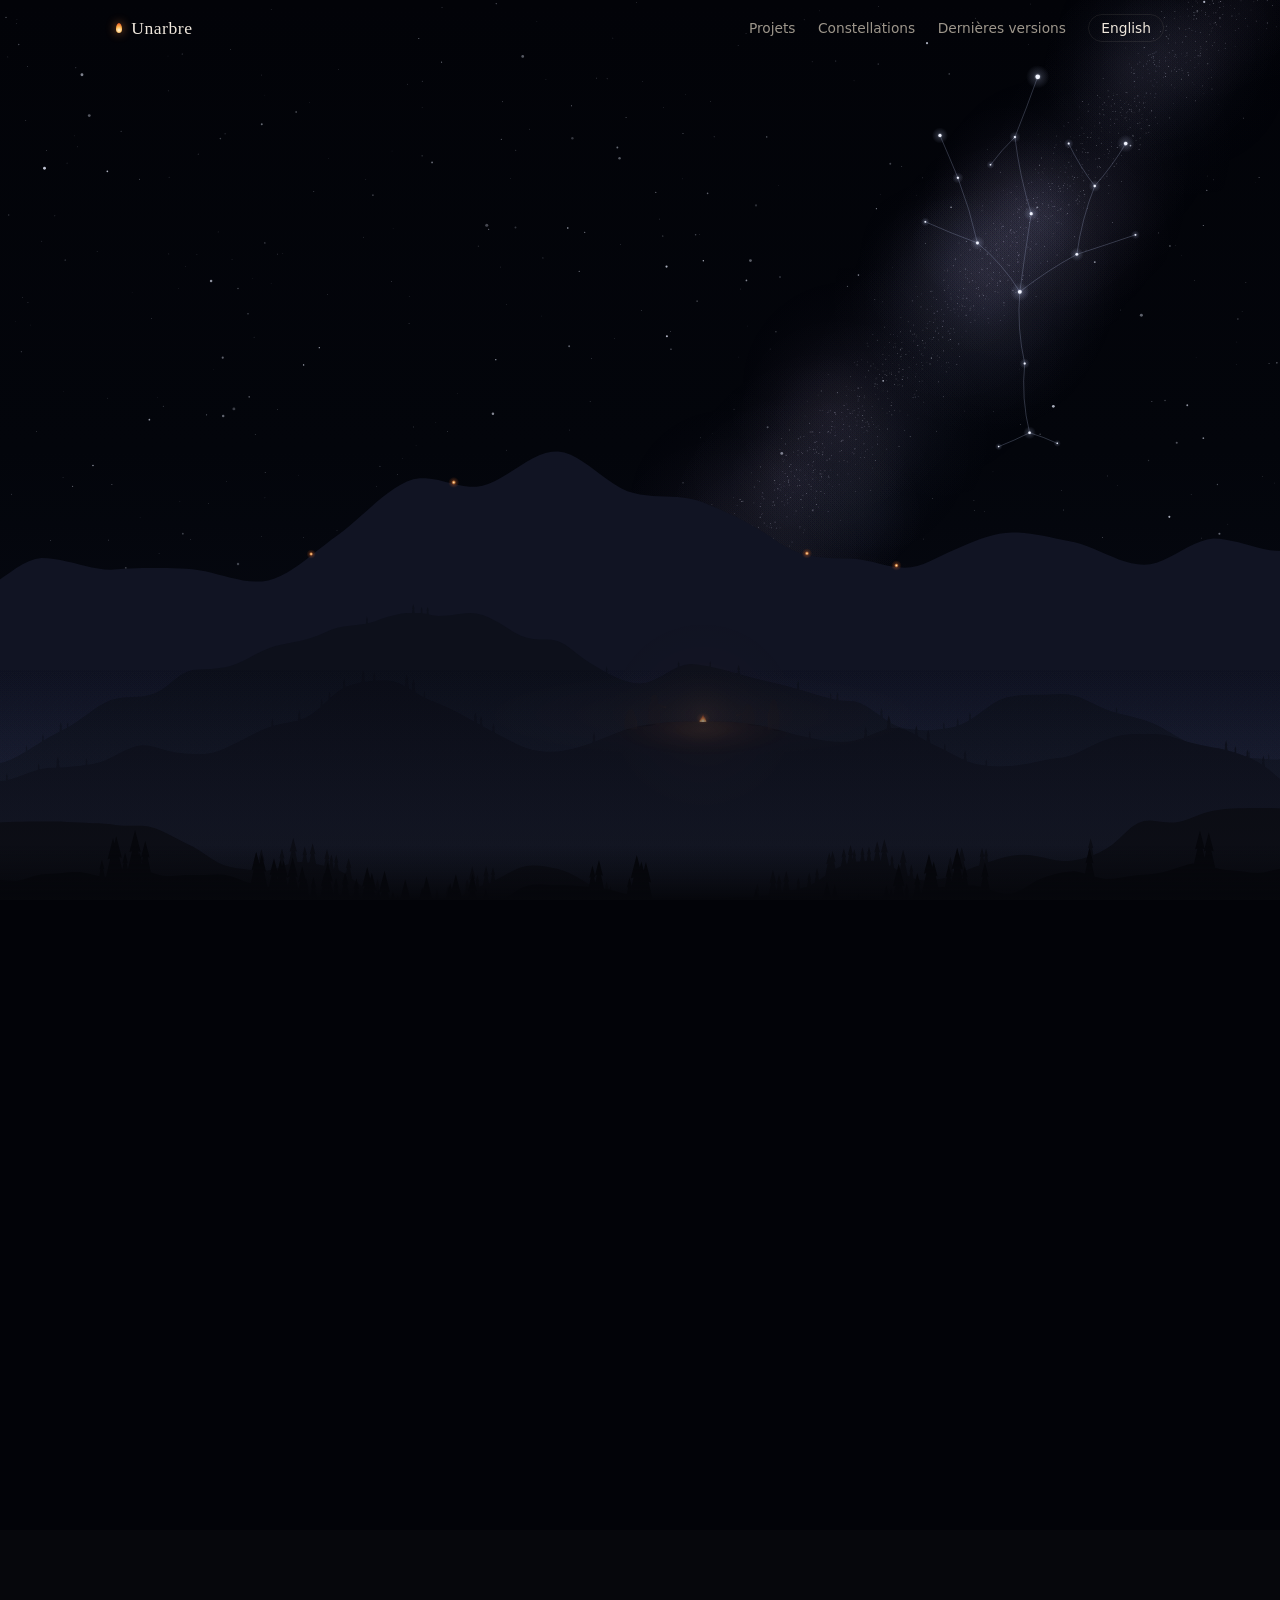
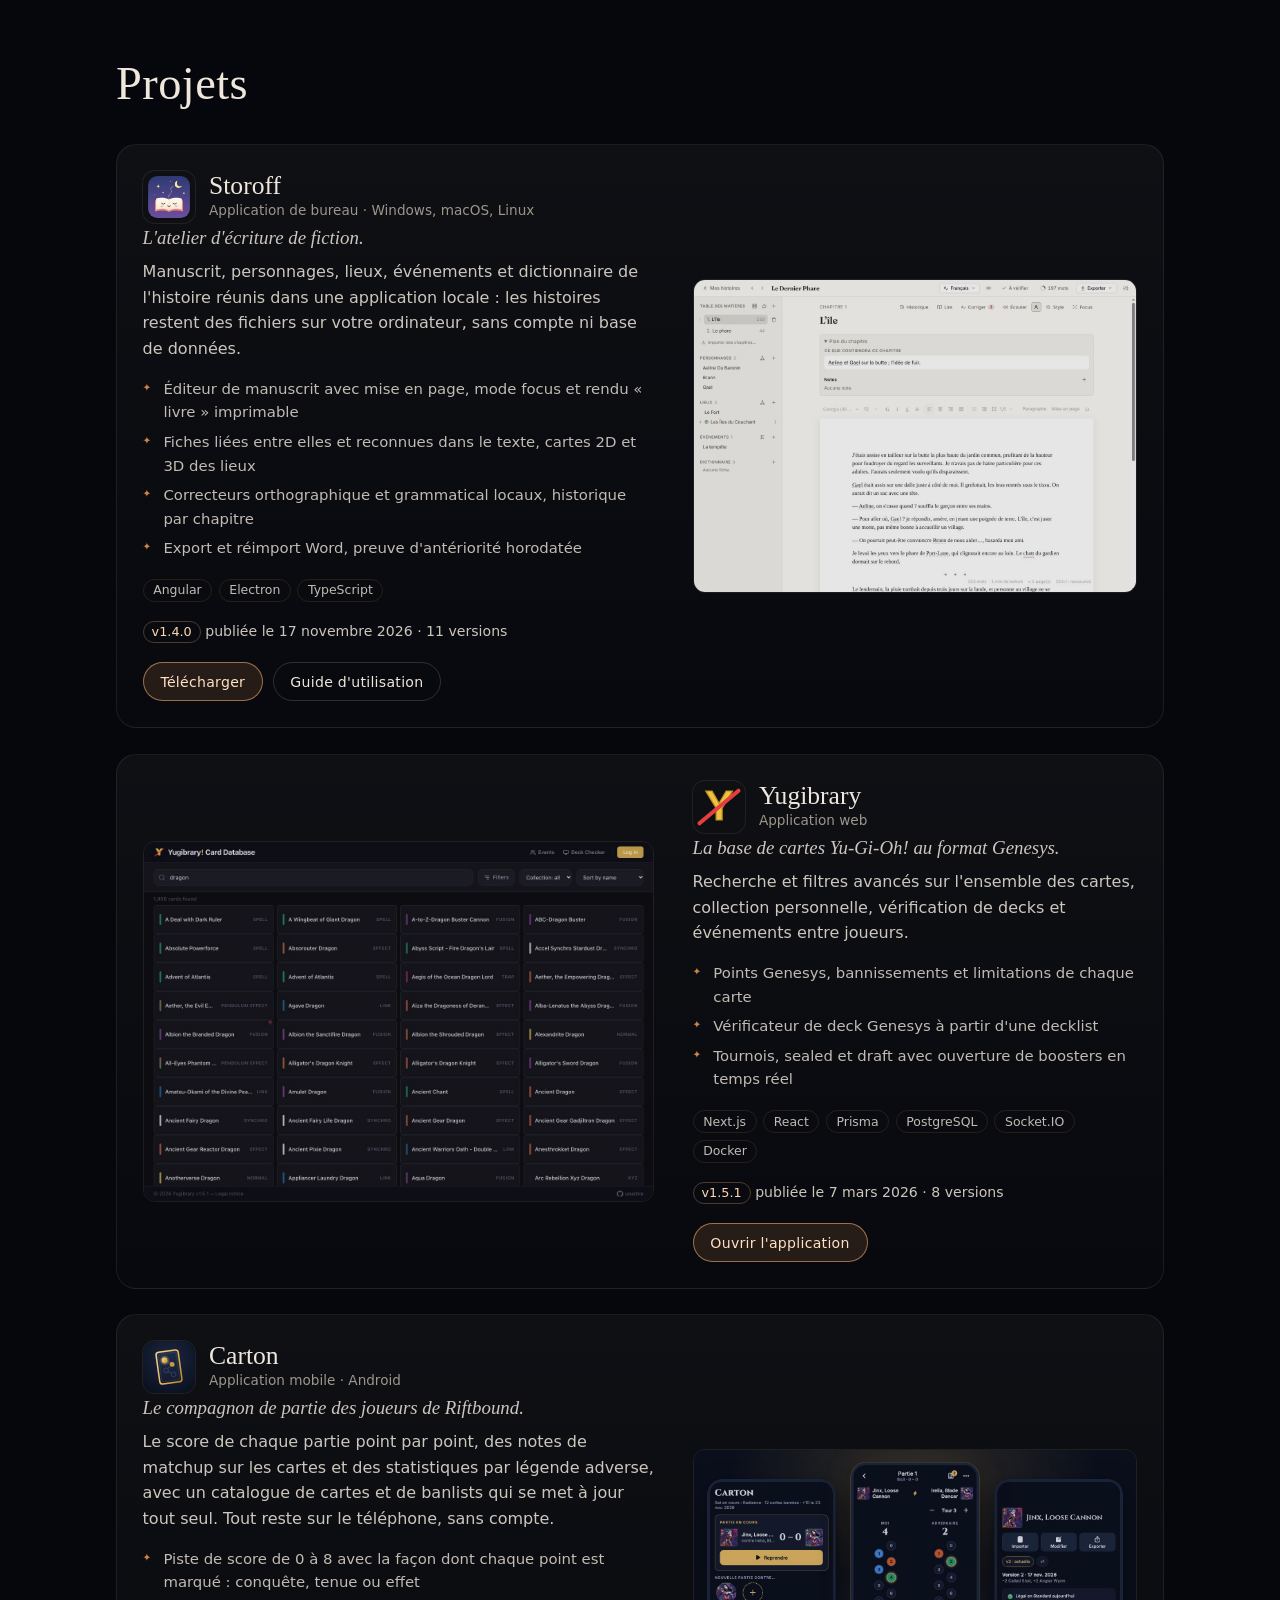
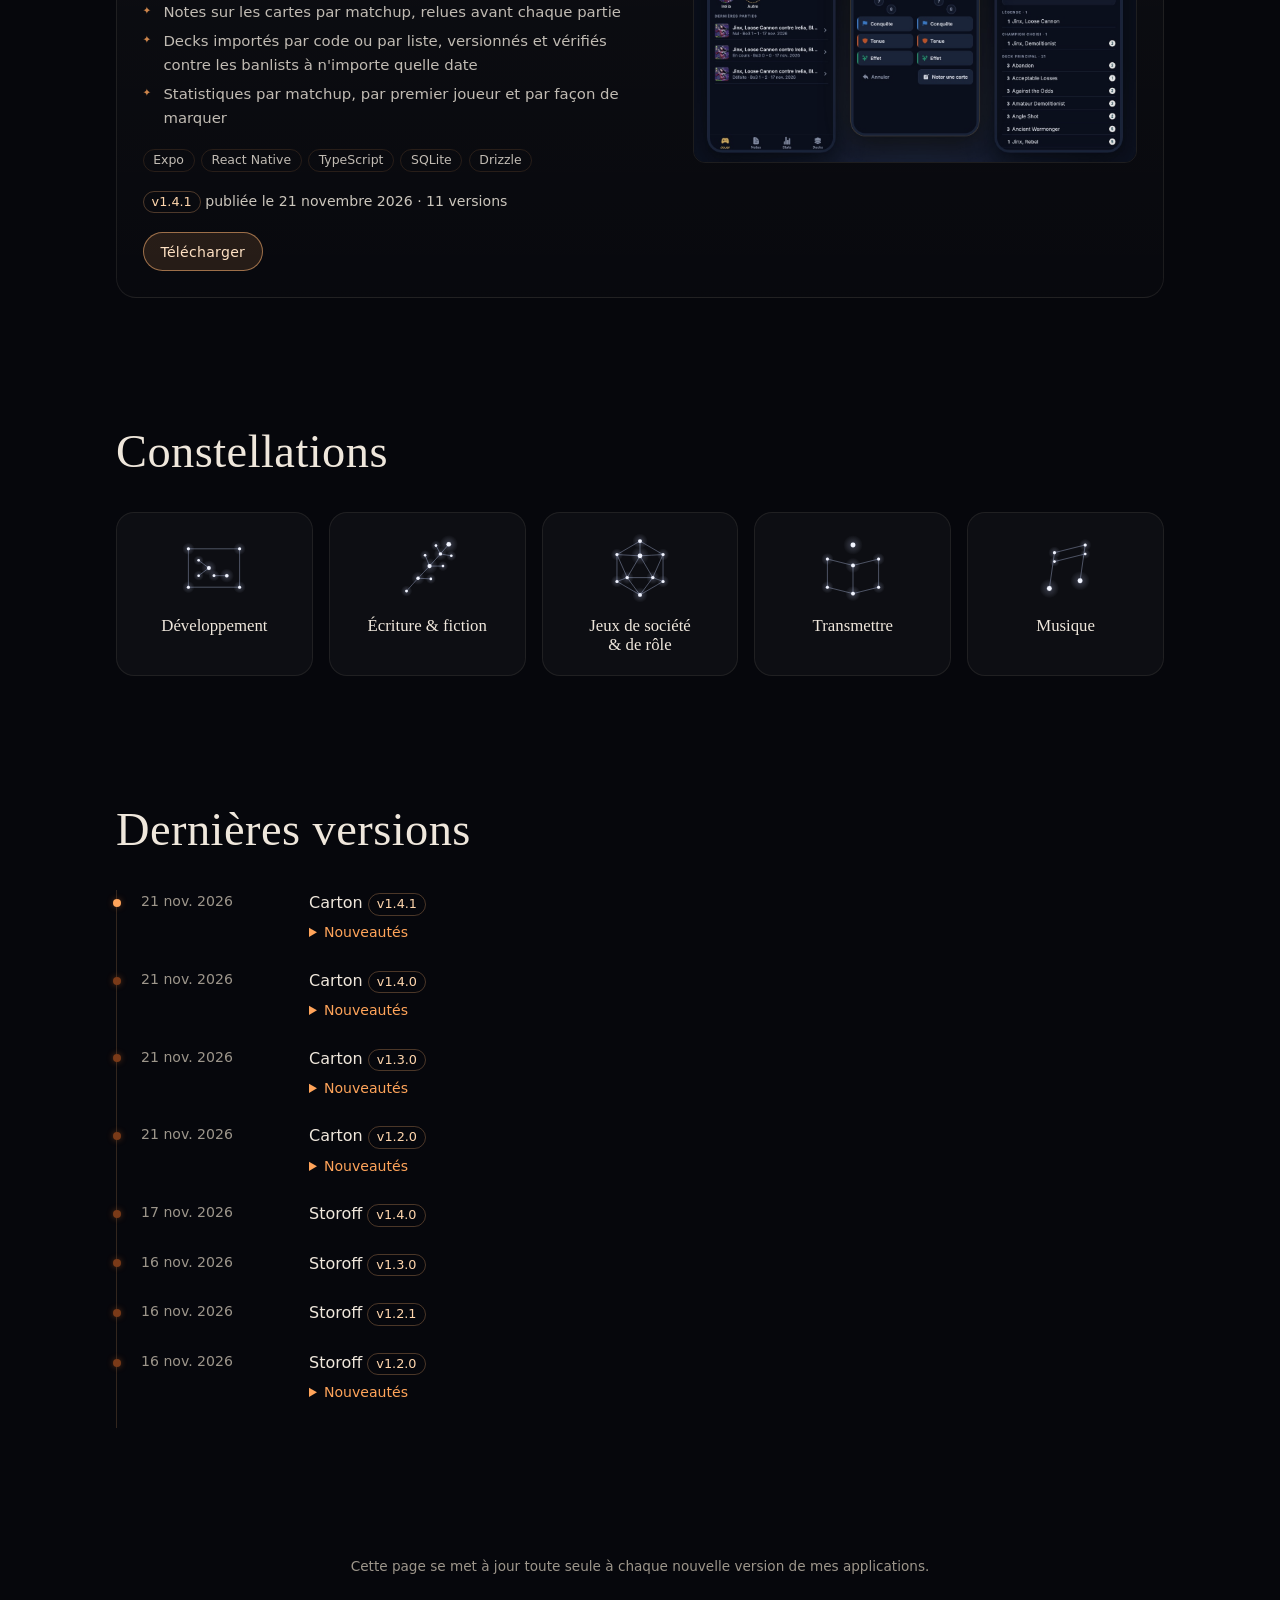
==== commit d949f999: "Update the site (Unarbre/carton v1.4.1)" ====
--- a/index.html
+++ b/index.html
@@ -34,7 +34,7 @@
   <meta name="twitter:title" content="Unarbre — Développeur · Storoff, Yugibrary, Carton">
   <meta name="twitter:description" content="Unarbre, développeur : Storoff (écriture de fiction), Yugibrary (cartes Yu-Gi-Oh! Genesys) et Carton (compagnon Riftbound). Projets, versions, passions.">
   <meta name="twitter:image" content="https://unarbre.github.io/assets/images/og-fr.jpg">
-  <script type="application/ld+json">{"@context":"https://schema.org","@graph":[{"@type":"WebSite","@id":"https://unarbre.github.io/#website","url":"https://unarbre.github.io/","name":"Unarbre","inLanguage":["fr","en"],"publisher":{"@id":"https://unarbre.github.io/#person"}},{"@type":"ProfilePage","@id":"https://unarbre.github.io/#page","url":"https://unarbre.github.io/","name":"Unarbre — Développeur · Storoff, Yugibrary, Carton","description":"Unarbre, développeur : Storoff (écriture de fiction), Yugibrary (cartes Yu-Gi-Oh! Genesys) et Carton (compagnon Riftbound). Projets, versions, passions.","inLanguage":"fr","isPartOf":{"@id":"https://unarbre.github.io/#website"},"mainEntity":{"@id":"https://unarbre.github.io/#person"},"dateModified":"2026-11-21T09:34:02.000Z","primaryImageOfPage":"https://unarbre.github.io/assets/images/og-fr.jpg"},{"@type":"Person","@id":"https://unarbre.github.io/#person","name":"Unarbre","url":"https://unarbre.github.io/","jobTitle":"Développeur","description":"Je conçois, développe et publie, du logiciel de bureau à l'application web.","sameAs":["https://github.com/Unarbre"],"knowsAbout":["Angular","Electron","TypeScript","Next.js","React","Prisma","PostgreSQL","Socket.IO","Docker","Expo","React Native","SQLite","Drizzle","Développement","Écriture & fiction","Jeux de société & de rôle","Transmettre","Musique"]},{"@type":"SoftwareApplication","@id":"https://unarbre.github.io/#storoff","name":"Storoff","description":"L'atelier d'écriture de fiction. Manuscrit, personnages, lieux, événements et dictionnaire de l'histoire réunis dans une application locale : les histoires restent des fichiers sur votre ordinateur, sans compte ni base de données.","url":"https://unarbre.github.io/storoff.github.io/","image":"https://unarbre.github.io/assets/images/storoff-fr.jpg","screenshot":"https://unarbre.github.io/assets/images/storoff-fr.jpg","applicationCategory":"DesignApplication","operatingSystem":"Windows, macOS, Linux","softwareVersion":"1.4.0","dateModified":"2026-11-17T06:25:10Z","datePublished":"2026-11-09T09:51:35Z","author":{"@id":"https://unarbre.github.io/#person"}},{"@type":"WebApplication","@id":"https://unarbre.github.io/#yugibrary","name":"Yugibrary","description":"La base de cartes Yu-Gi-Oh! au format Genesys. Recherche et filtres avancés sur l'ensemble des cartes, collection personnelle, vérification de decks et événements entre joueurs.","url":"https://yugibrary-evo.flatemars.com/","image":"https://unarbre.github.io/assets/images/yugibrary.jpg","screenshot":"https://unarbre.github.io/assets/images/yugibrary.jpg","applicationCategory":"ReferenceApplication","operatingSystem":"Web","softwareVersion":"1.5.1","dateModified":"2026-03-07T13:46:36Z","datePublished":"2026-02-24T21:08:03Z","author":{"@id":"https://unarbre.github.io/#person"}},{"@type":"SoftwareApplication","@id":"https://unarbre.github.io/#carton","name":"Carton","description":"Le compagnon de partie des joueurs de Riftbound. Le score de chaque partie point par point, des notes de matchup sur les cartes et des statistiques par légende adverse, avec un catalogue de cartes et de banlists qui se met à jour tout seul. Tout reste sur le téléphone, sans compte.","url":"https://unarbre.github.io/carton.github.io/","image":"https://unarbre.github.io/assets/images/carton-fr.jpg","screenshot":"https://unarbre.github.io/assets/images/carton-fr.jpg","applicationCategory":"GameApplication","operatingSystem":"Android","softwareVersion":"1.4.0","dateModified":"2026-11-21T09:34:02Z","datePublished":"2026-11-17T08:10:35Z","author":{"@id":"https://unarbre.github.io/#person"}}]}</script>
+  <script type="application/ld+json">{"@context":"https://schema.org","@graph":[{"@type":"WebSite","@id":"https://unarbre.github.io/#website","url":"https://unarbre.github.io/","name":"Unarbre","inLanguage":["fr","en"],"publisher":{"@id":"https://unarbre.github.io/#person"}},{"@type":"ProfilePage","@id":"https://unarbre.github.io/#page","url":"https://unarbre.github.io/","name":"Unarbre — Développeur · Storoff, Yugibrary, Carton","description":"Unarbre, développeur : Storoff (écriture de fiction), Yugibrary (cartes Yu-Gi-Oh! Genesys) et Carton (compagnon Riftbound). Projets, versions, passions.","inLanguage":"fr","isPartOf":{"@id":"https://unarbre.github.io/#website"},"mainEntity":{"@id":"https://unarbre.github.io/#person"},"dateModified":"2026-11-21T10:02:03.000Z","primaryImageOfPage":"https://unarbre.github.io/assets/images/og-fr.jpg"},{"@type":"Person","@id":"https://unarbre.github.io/#person","name":"Unarbre","url":"https://unarbre.github.io/","jobTitle":"Développeur","description":"Je conçois, développe et publie, du logiciel de bureau à l'application web.","sameAs":["https://github.com/Unarbre"],"knowsAbout":["Angular","Electron","TypeScript","Next.js","React","Prisma","PostgreSQL","Socket.IO","Docker","Expo","React Native","SQLite","Drizzle","Développement","Écriture & fiction","Jeux de société & de rôle","Transmettre","Musique"]},{"@type":"SoftwareApplication","@id":"https://unarbre.github.io/#storoff","name":"Storoff","description":"L'atelier d'écriture de fiction. Manuscrit, personnages, lieux, événements et dictionnaire de l'histoire réunis dans une application locale : les histoires restent des fichiers sur votre ordinateur, sans compte ni base de données.","url":"https://unarbre.github.io/storoff.github.io/","image":"https://unarbre.github.io/assets/images/storoff-fr.jpg","screenshot":"https://unarbre.github.io/assets/images/storoff-fr.jpg","applicationCategory":"DesignApplication","operatingSystem":"Windows, macOS, Linux","softwareVersion":"1.4.0","dateModified":"2026-11-17T06:25:10Z","datePublished":"2026-11-09T09:51:35Z","author":{"@id":"https://unarbre.github.io/#person"}},{"@type":"WebApplication","@id":"https://unarbre.github.io/#yugibrary","name":"Yugibrary","description":"La base de cartes Yu-Gi-Oh! au format Genesys. Recherche et filtres avancés sur l'ensemble des cartes, collection personnelle, vérification de decks et événements entre joueurs.","url":"https://yugibrary-evo.flatemars.com/","image":"https://unarbre.github.io/assets/images/yugibrary.jpg","screenshot":"https://unarbre.github.io/assets/images/yugibrary.jpg","applicationCategory":"ReferenceApplication","operatingSystem":"Web","softwareVersion":"1.5.1","dateModified":"2026-03-07T13:46:36Z","datePublished":"2026-02-24T21:08:03Z","author":{"@id":"https://unarbre.github.io/#person"}},{"@type":"SoftwareApplication","@id":"https://unarbre.github.io/#carton","name":"Carton","description":"Le compagnon de partie des joueurs de Riftbound. Le score de chaque partie point par point, des notes de matchup sur les cartes et des statistiques par légende adverse, avec un catalogue de cartes et de banlists qui se met à jour tout seul. Tout reste sur le téléphone, sans compte.","url":"https://unarbre.github.io/carton.github.io/","image":"https://unarbre.github.io/assets/images/carton-fr.jpg","screenshot":"https://unarbre.github.io/assets/images/carton-fr.jpg","applicationCategory":"GameApplication","operatingSystem":"Android","softwareVersion":"1.4.1","dateModified":"2026-11-21T10:02:03Z","datePublished":"2026-11-17T08:10:35Z","author":{"@id":"https://unarbre.github.io/#person"}}]}</script>
   <link rel="icon" href="assets/favicon.svg" type="image/svg+xml">
   <link rel="stylesheet" href="assets/style.css?v=98b8dc6f63">
   <script src="assets/night.js?v=98b8dc6f63" defer></script>
@@ -72,7 +72,7 @@
           <p class="eyebrow">Développeur</p>
           <h1 class="name" aria-label="Unarbre"><span aria-hidden="true" style="--i:0">U</span><span aria-hidden="true" style="--i:1">n</span><span aria-hidden="true" style="--i:2">a</span><span aria-hidden="true" style="--i:3">r</span><span aria-hidden="true" style="--i:4">b</span><span aria-hidden="true" style="--i:5">r</span><span aria-hidden="true" style="--i:6">e</span></h1>
           <p class="intro">Je conçois, développe et publie, du logiciel de bureau à l'application web.</p>
-          <p class="stats">3 applications · 29 versions publiées</p>
+          <p class="stats">3 applications · 30 versions publiées</p>
           <div class="actions">
             <a class="button" href="https://github.com/Unarbre">GitHub</a>
           </div>
@@ -176,7 +176,7 @@
             <li>SQLite</li>
             <li>Drizzle</li>
           </ul>
-          <p class="release"><span class="badge">v1.4.0</span> publiée le 21 novembre 2026 · 10 versions</p>
+          <p class="release"><span class="badge">v1.4.1</span> publiée le 21 novembre 2026 · 11 versions</p>
           <div class="actions">
             <a class="button primary" href="https://unarbre.github.io/carton.github.io/">Télécharger</a>
           </div>
@@ -218,6 +218,17 @@
       </div>
       <ol class="timeline">
         <li data-reveal>
+          <time datetime="2026-11-21T10:02:03Z">21 nov. 2026</time>
+          <div>
+            <p class="timeline-title"><a href="#carton">Carton</a> <span class="badge">v1.4.1</span></p>
+          <details>
+            <summary>Nouveautés</summary>
+            <div class="notes"><p class="notes-heading">Nouveautés</p>
+<ul><li><strong>Onglet VS</strong> : tous les matchups apparaissent dès qu'il y a eu un match, une note ou un plan de side (avant, il fallait une note).</li><li><strong>Préparer une matchup</strong> ouvre maintenant la page du matchup : noter une carte, « À quoi s'attendre », plans de side.</li><li><strong>Duel</strong> : un jet de dé pour savoir qui commence, et plus de plans de side dans le panneau de notes.</li><li><strong>Accueil</strong> : le bouton « + Autre » passe en premier dans « Nouvelle partie contre… ».</li><li><strong>Plans de side</strong> : un nom par défaut est proposé, l'enregistrement n'est plus bloqué sans nom.</li><li><strong>Catalogue</strong> : 14 cartes de Radiance avaient un mauvais domaine (dont Bilgewater Tracker et The Good Stuff), elles sont corrigées.</li></ul></div>
+          </details>
+          </div>
+        </li>
+        <li data-reveal>
           <time datetime="2026-11-21T09:34:02Z">21 nov. 2026</time>
           <div>
             <p class="timeline-title"><a href="#carton">Carton</a> <span class="badge">v1.4.0</span></p>
@@ -252,12 +263,6 @@
 <p class="notes-heading">Corrections</p>
 <ul><li>Kennen et Ziggs apparaissaient sous le nom « Yordle » ; leur règle de champion choisi est corrigée.</li></ul></div>
           </details>
-          </div>
-        </li>
-        <li data-reveal>
-          <time datetime="2026-11-18T14:18:57Z">18 nov. 2026</time>
-          <div>
-            <p class="timeline-title"><a href="#carton">Carton</a> <span class="badge">v1.1.0</span></p>
           </div>
         </li>
         <li data-reveal>
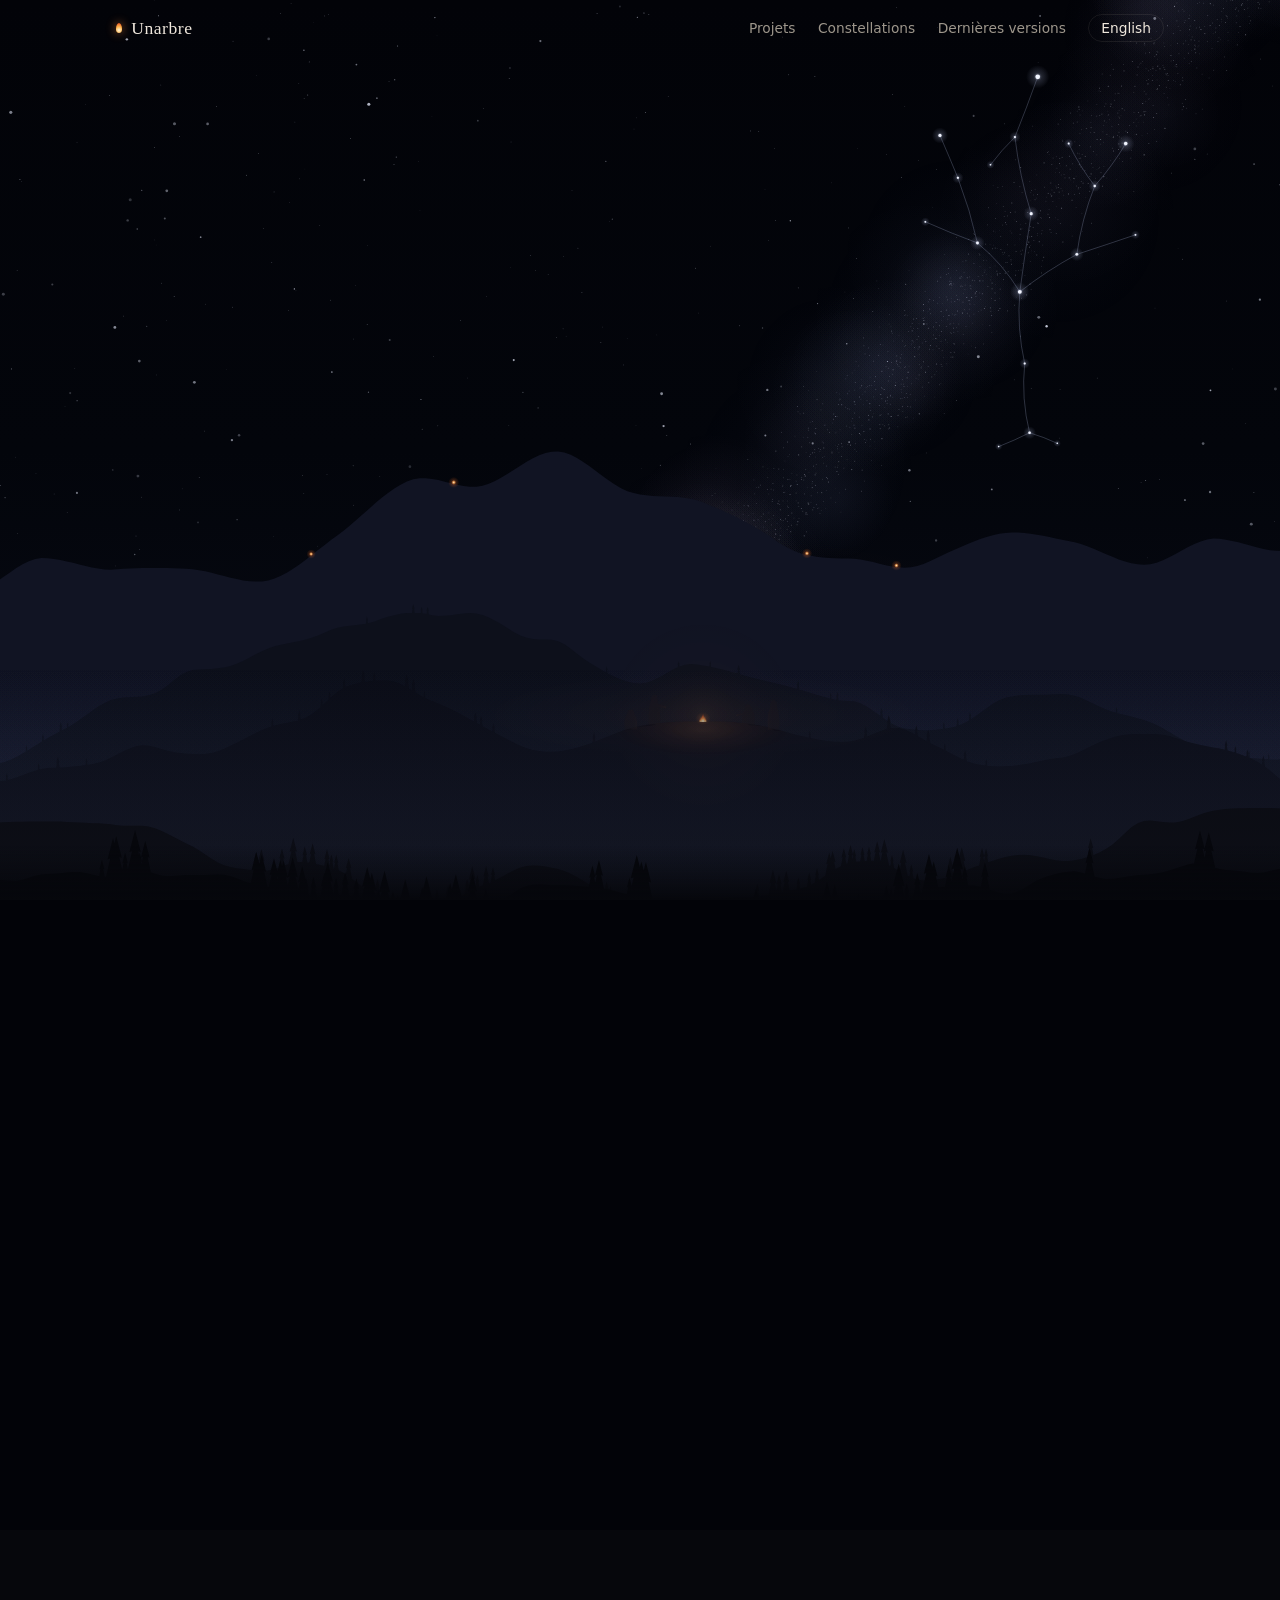
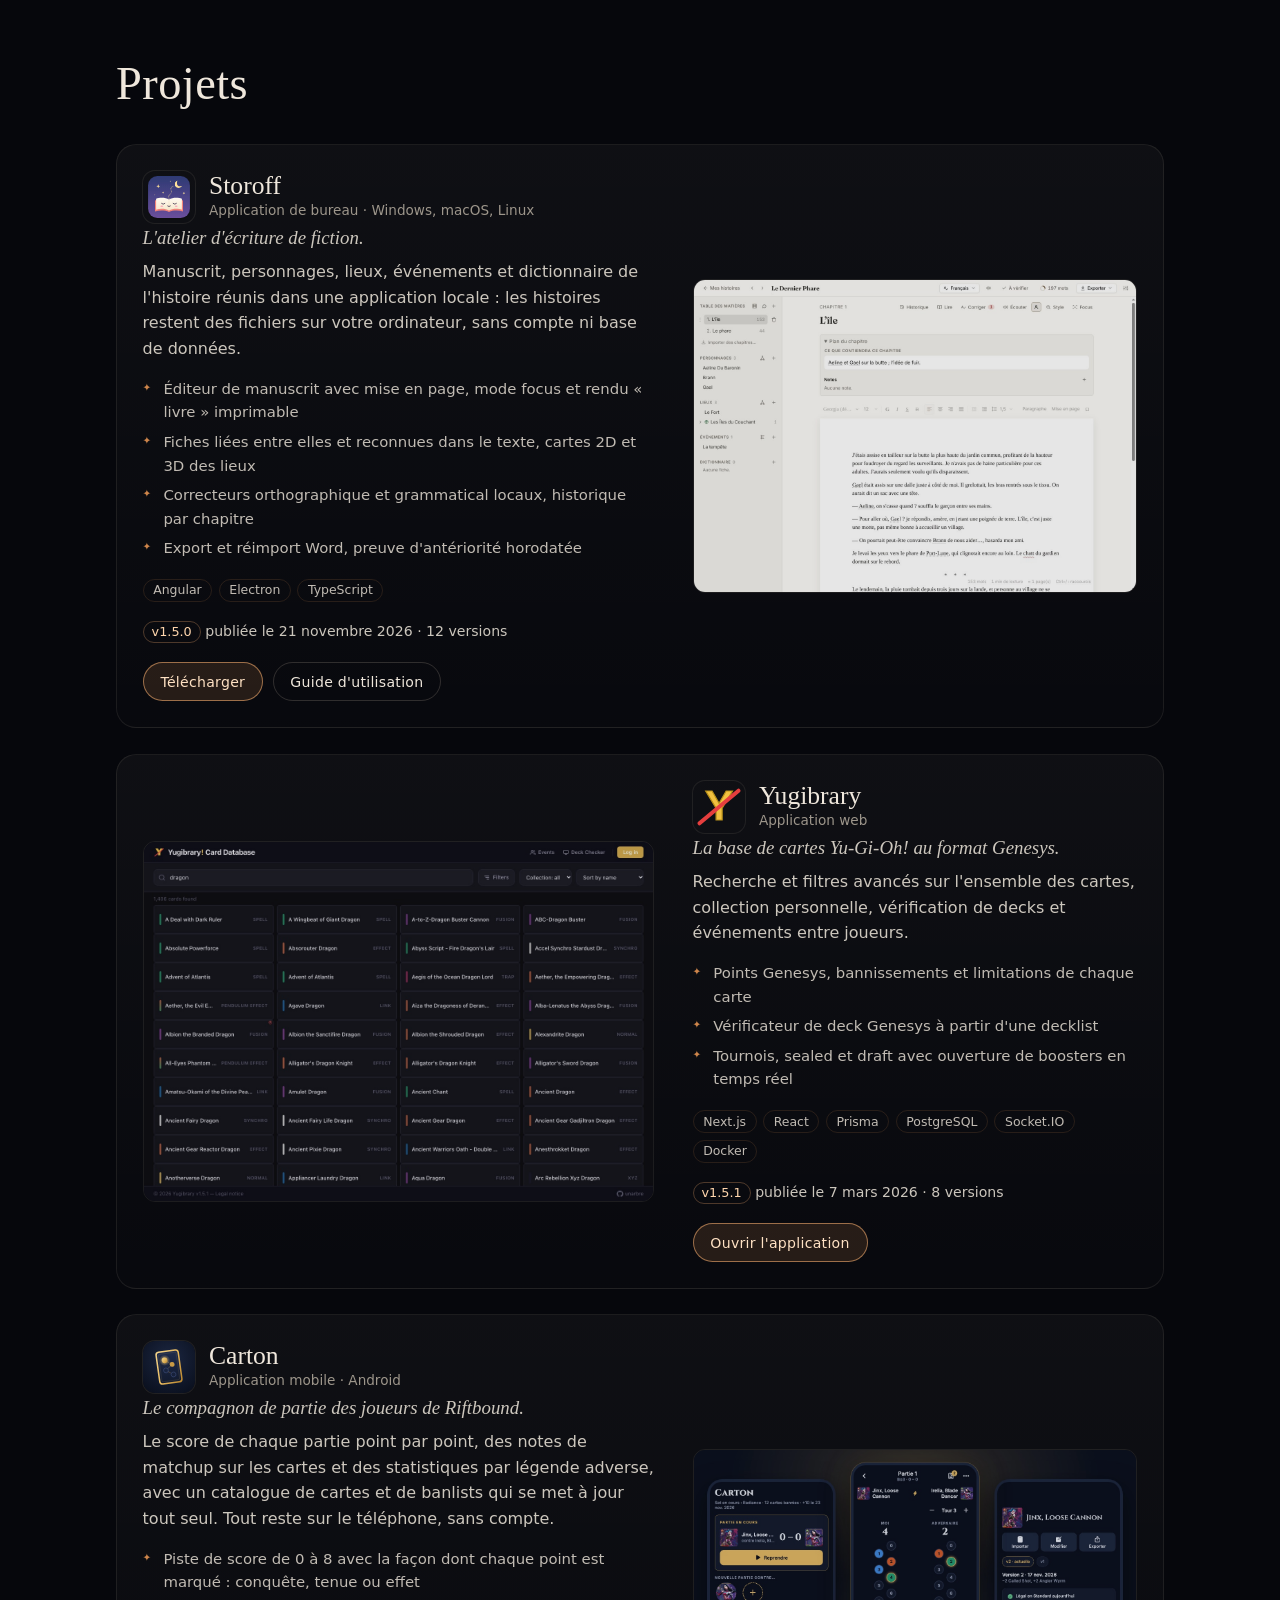
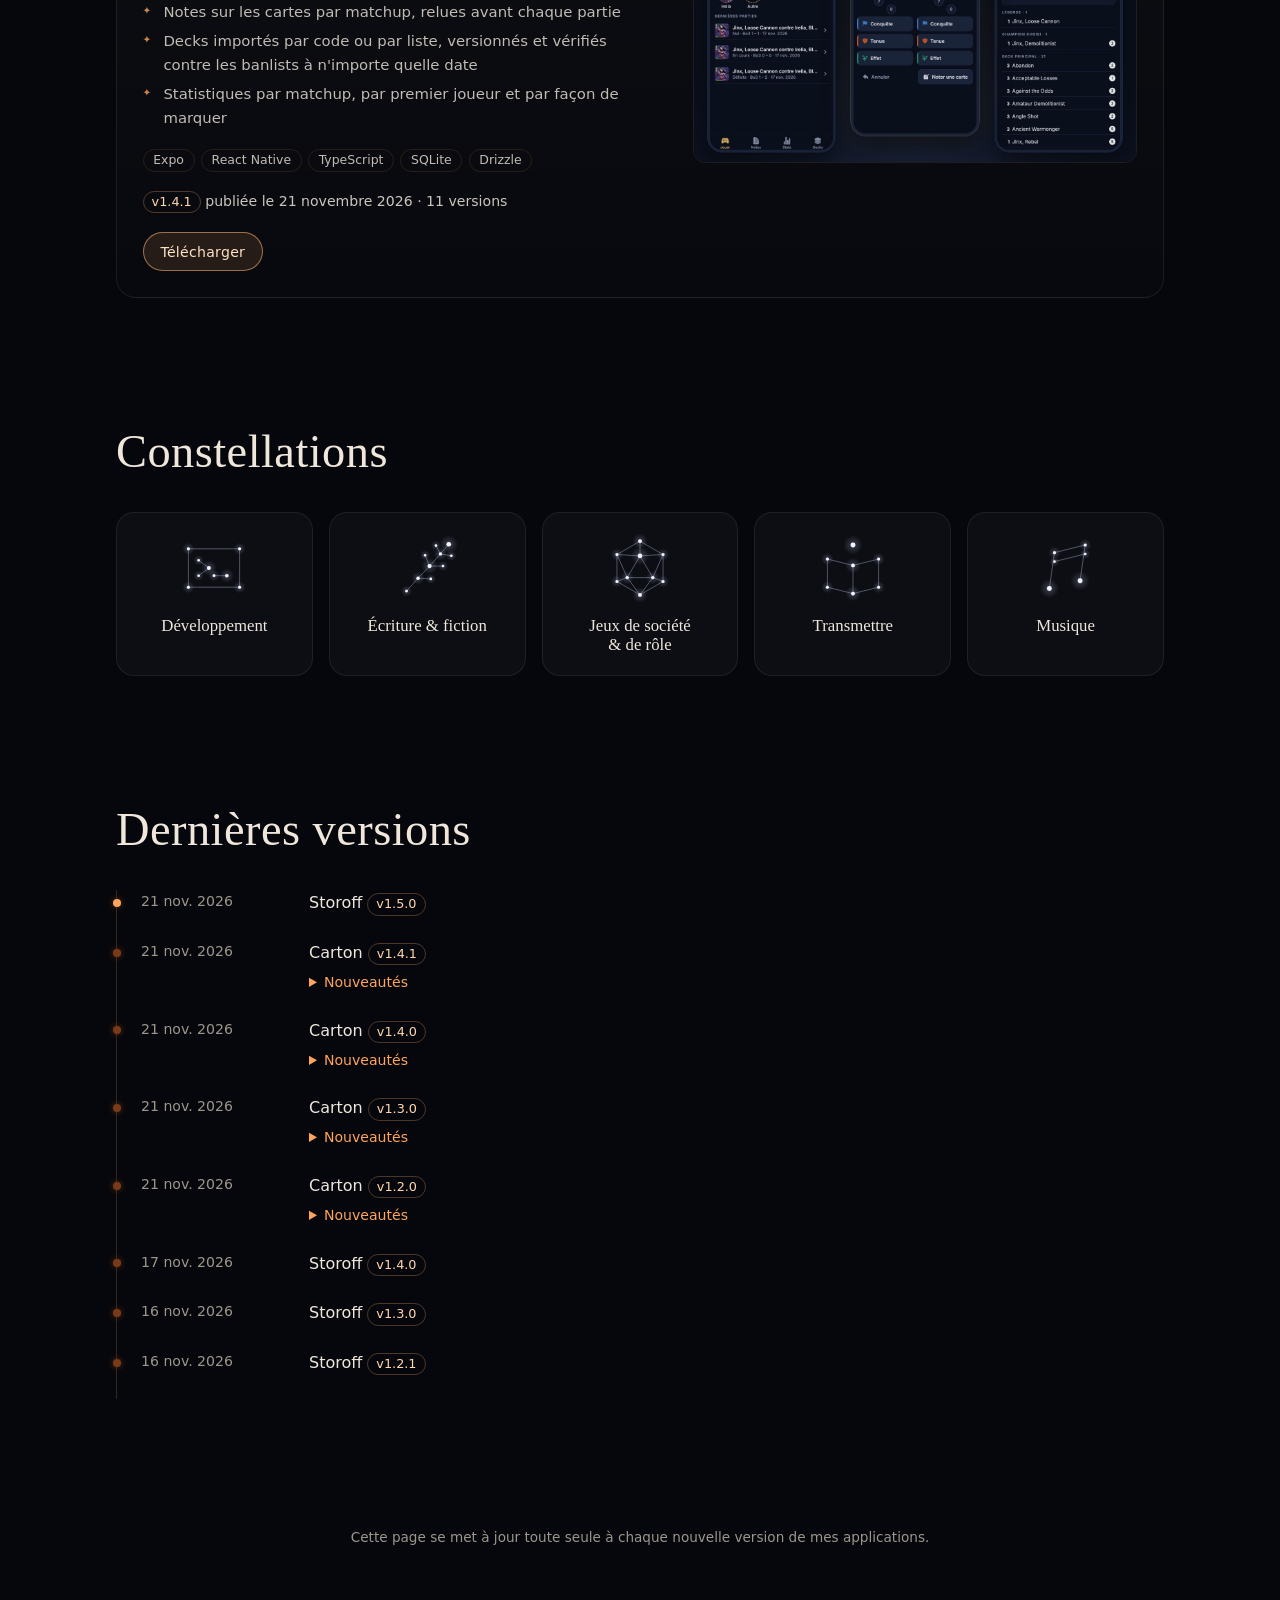
==== commit c08e37f9: "Update the site (Unarbre/storoff 1.5.0)" ====
--- a/index.html
+++ b/index.html
@@ -34,7 +34,7 @@
   <meta name="twitter:title" content="Unarbre — Développeur · Storoff, Yugibrary, Carton">
   <meta name="twitter:description" content="Unarbre, développeur : Storoff (écriture de fiction), Yugibrary (cartes Yu-Gi-Oh! Genesys) et Carton (compagnon Riftbound). Projets, versions, passions.">
   <meta name="twitter:image" content="https://unarbre.github.io/assets/images/og-fr.jpg">
-  <script type="application/ld+json">{"@context":"https://schema.org","@graph":[{"@type":"WebSite","@id":"https://unarbre.github.io/#website","url":"https://unarbre.github.io/","name":"Unarbre","inLanguage":["fr","en"],"publisher":{"@id":"https://unarbre.github.io/#person"}},{"@type":"ProfilePage","@id":"https://unarbre.github.io/#page","url":"https://unarbre.github.io/","name":"Unarbre — Développeur · Storoff, Yugibrary, Carton","description":"Unarbre, développeur : Storoff (écriture de fiction), Yugibrary (cartes Yu-Gi-Oh! Genesys) et Carton (compagnon Riftbound). Projets, versions, passions.","inLanguage":"fr","isPartOf":{"@id":"https://unarbre.github.io/#website"},"mainEntity":{"@id":"https://unarbre.github.io/#person"},"dateModified":"2026-11-21T10:02:03.000Z","primaryImageOfPage":"https://unarbre.github.io/assets/images/og-fr.jpg"},{"@type":"Person","@id":"https://unarbre.github.io/#person","name":"Unarbre","url":"https://unarbre.github.io/","jobTitle":"Développeur","description":"Je conçois, développe et publie, du logiciel de bureau à l'application web.","sameAs":["https://github.com/Unarbre"],"knowsAbout":["Angular","Electron","TypeScript","Next.js","React","Prisma","PostgreSQL","Socket.IO","Docker","Expo","React Native","SQLite","Drizzle","Développement","Écriture & fiction","Jeux de société & de rôle","Transmettre","Musique"]},{"@type":"SoftwareApplication","@id":"https://unarbre.github.io/#storoff","name":"Storoff","description":"L'atelier d'écriture de fiction. Manuscrit, personnages, lieux, événements et dictionnaire de l'histoire réunis dans une application locale : les histoires restent des fichiers sur votre ordinateur, sans compte ni base de données.","url":"https://unarbre.github.io/storoff.github.io/","image":"https://unarbre.github.io/assets/images/storoff-fr.jpg","screenshot":"https://unarbre.github.io/assets/images/storoff-fr.jpg","applicationCategory":"DesignApplication","operatingSystem":"Windows, macOS, Linux","softwareVersion":"1.4.0","dateModified":"2026-11-17T06:25:10Z","datePublished":"2026-11-09T09:51:35Z","author":{"@id":"https://unarbre.github.io/#person"}},{"@type":"WebApplication","@id":"https://unarbre.github.io/#yugibrary","name":"Yugibrary","description":"La base de cartes Yu-Gi-Oh! au format Genesys. Recherche et filtres avancés sur l'ensemble des cartes, collection personnelle, vérification de decks et événements entre joueurs.","url":"https://yugibrary-evo.flatemars.com/","image":"https://unarbre.github.io/assets/images/yugibrary.jpg","screenshot":"https://unarbre.github.io/assets/images/yugibrary.jpg","applicationCategory":"ReferenceApplication","operatingSystem":"Web","softwareVersion":"1.5.1","dateModified":"2026-03-07T13:46:36Z","datePublished":"2026-02-24T21:08:03Z","author":{"@id":"https://unarbre.github.io/#person"}},{"@type":"SoftwareApplication","@id":"https://unarbre.github.io/#carton","name":"Carton","description":"Le compagnon de partie des joueurs de Riftbound. Le score de chaque partie point par point, des notes de matchup sur les cartes et des statistiques par légende adverse, avec un catalogue de cartes et de banlists qui se met à jour tout seul. Tout reste sur le téléphone, sans compte.","url":"https://unarbre.github.io/carton.github.io/","image":"https://unarbre.github.io/assets/images/carton-fr.jpg","screenshot":"https://unarbre.github.io/assets/images/carton-fr.jpg","applicationCategory":"GameApplication","operatingSystem":"Android","softwareVersion":"1.4.1","dateModified":"2026-11-21T10:02:03Z","datePublished":"2026-11-17T08:10:35Z","author":{"@id":"https://unarbre.github.io/#person"}}]}</script>
+  <script type="application/ld+json">{"@context":"https://schema.org","@graph":[{"@type":"WebSite","@id":"https://unarbre.github.io/#website","url":"https://unarbre.github.io/","name":"Unarbre","inLanguage":["fr","en"],"publisher":{"@id":"https://unarbre.github.io/#person"}},{"@type":"ProfilePage","@id":"https://unarbre.github.io/#page","url":"https://unarbre.github.io/","name":"Unarbre — Développeur · Storoff, Yugibrary, Carton","description":"Unarbre, développeur : Storoff (écriture de fiction), Yugibrary (cartes Yu-Gi-Oh! Genesys) et Carton (compagnon Riftbound). Projets, versions, passions.","inLanguage":"fr","isPartOf":{"@id":"https://unarbre.github.io/#website"},"mainEntity":{"@id":"https://unarbre.github.io/#person"},"dateModified":"2026-11-21T12:47:31.000Z","primaryImageOfPage":"https://unarbre.github.io/assets/images/og-fr.jpg"},{"@type":"Person","@id":"https://unarbre.github.io/#person","name":"Unarbre","url":"https://unarbre.github.io/","jobTitle":"Développeur","description":"Je conçois, développe et publie, du logiciel de bureau à l'application web.","sameAs":["https://github.com/Unarbre"],"knowsAbout":["Angular","Electron","TypeScript","Next.js","React","Prisma","PostgreSQL","Socket.IO","Docker","Expo","React Native","SQLite","Drizzle","Développement","Écriture & fiction","Jeux de société & de rôle","Transmettre","Musique"]},{"@type":"SoftwareApplication","@id":"https://unarbre.github.io/#storoff","name":"Storoff","description":"L'atelier d'écriture de fiction. Manuscrit, personnages, lieux, événements et dictionnaire de l'histoire réunis dans une application locale : les histoires restent des fichiers sur votre ordinateur, sans compte ni base de données.","url":"https://unarbre.github.io/storoff.github.io/","image":"https://unarbre.github.io/assets/images/storoff-fr.jpg","screenshot":"https://unarbre.github.io/assets/images/storoff-fr.jpg","applicationCategory":"DesignApplication","operatingSystem":"Windows, macOS, Linux","softwareVersion":"1.5.0","dateModified":"2026-11-21T12:47:31Z","datePublished":"2026-11-09T09:51:35Z","author":{"@id":"https://unarbre.github.io/#person"}},{"@type":"WebApplication","@id":"https://unarbre.github.io/#yugibrary","name":"Yugibrary","description":"La base de cartes Yu-Gi-Oh! au format Genesys. Recherche et filtres avancés sur l'ensemble des cartes, collection personnelle, vérification de decks et événements entre joueurs.","url":"https://yugibrary-evo.flatemars.com/","image":"https://unarbre.github.io/assets/images/yugibrary.jpg","screenshot":"https://unarbre.github.io/assets/images/yugibrary.jpg","applicationCategory":"ReferenceApplication","operatingSystem":"Web","softwareVersion":"1.5.1","dateModified":"2026-03-07T13:46:36Z","datePublished":"2026-02-24T21:08:03Z","author":{"@id":"https://unarbre.github.io/#person"}},{"@type":"SoftwareApplication","@id":"https://unarbre.github.io/#carton","name":"Carton","description":"Le compagnon de partie des joueurs de Riftbound. Le score de chaque partie point par point, des notes de matchup sur les cartes et des statistiques par légende adverse, avec un catalogue de cartes et de banlists qui se met à jour tout seul. Tout reste sur le téléphone, sans compte.","url":"https://unarbre.github.io/carton.github.io/","image":"https://unarbre.github.io/assets/images/carton-fr.jpg","screenshot":"https://unarbre.github.io/assets/images/carton-fr.jpg","applicationCategory":"GameApplication","operatingSystem":"Android","softwareVersion":"1.4.1","dateModified":"2026-11-21T10:02:03Z","datePublished":"2026-11-17T08:10:35Z","author":{"@id":"https://unarbre.github.io/#person"}}]}</script>
   <link rel="icon" href="assets/favicon.svg" type="image/svg+xml">
   <link rel="stylesheet" href="assets/style.css?v=98b8dc6f63">
   <script src="assets/night.js?v=98b8dc6f63" defer></script>
@@ -72,7 +72,7 @@
           <p class="eyebrow">Développeur</p>
           <h1 class="name" aria-label="Unarbre"><span aria-hidden="true" style="--i:0">U</span><span aria-hidden="true" style="--i:1">n</span><span aria-hidden="true" style="--i:2">a</span><span aria-hidden="true" style="--i:3">r</span><span aria-hidden="true" style="--i:4">b</span><span aria-hidden="true" style="--i:5">r</span><span aria-hidden="true" style="--i:6">e</span></h1>
           <p class="intro">Je conçois, développe et publie, du logiciel de bureau à l'application web.</p>
-          <p class="stats">3 applications · 30 versions publiées</p>
+          <p class="stats">3 applications · 31 versions publiées</p>
           <div class="actions">
             <a class="button" href="https://github.com/Unarbre">GitHub</a>
           </div>
@@ -109,7 +109,7 @@
             <li>Electron</li>
             <li>TypeScript</li>
           </ul>
-          <p class="release"><span class="badge">v1.4.0</span> publiée le 17 novembre 2026 · 11 versions</p>
+          <p class="release"><span class="badge">v1.5.0</span> publiée le 21 novembre 2026 · 12 versions</p>
           <div class="actions">
             <a class="button primary" href="https://unarbre.github.io/storoff.github.io/">Télécharger</a>
             <a class="button" href="https://unarbre.github.io/storoff.github.io/guide/">Guide d'utilisation</a>
@@ -218,6 +218,12 @@
       </div>
       <ol class="timeline">
         <li data-reveal>
+          <time datetime="2026-11-21T12:47:31Z">21 nov. 2026</time>
+          <div>
+            <p class="timeline-title"><a href="#storoff">Storoff</a> <span class="badge">v1.5.0</span></p>
+          </div>
+        </li>
+        <li data-reveal>
           <time datetime="2026-11-21T10:02:03Z">21 nov. 2026</time>
           <div>
             <p class="timeline-title"><a href="#carton">Carton</a> <span class="badge">v1.4.1</span></p>
@@ -283,19 +289,6 @@
             <p class="timeline-title"><a href="#storoff">Storoff</a> <span class="badge">v1.2.1</span></p>
           </div>
         </li>
-        <li data-reveal>
-          <time datetime="2026-11-16T13:46:14Z">16 nov. 2026</time>
-          <div>
-            <p class="timeline-title"><a href="#storoff">Storoff</a> <span class="badge">v1.2.0</span></p>
-          <details>
-            <summary>Nouveautés</summary>
-            <div class="notes"><p>Nouveautés</p>
-<ul><li>Word : exportez le manuscrit en .docx (chapitres, titres, mise en forme et style du manuscrit conservés) et importez un document Word comme nouvelle histoire.</li><li>Réimport Word : un document exporté puis retravaillé dans Word revient dans son histoire. Storoff montre ce qui a changé (texte mot à mot, mise en forme, titres, chapitres ajoutés, retirés ou déplacés) et vous acceptez ou refusez chaque changement. Chaque chapitre modifié garde son ancienne version dans l'historique.</li><li>Preuve d'antériorité : Exporter › Preuve d'antériorité… crée un dossier daté (manuscrit, histoire complète, empreintes numériques) horodaté par OpenTimestamps. Seule l'empreinte quitte l'ordinateur, jamais le texte.</li><li>Conditions d'utilisation : présentées au premier démarrage, à relire dans les Paramètres.</li></ul>
-<p>Améliorations</p>
-<ul><li>Lecture plus robuste des histoires et de l'historique (un fichier abîmé ne bloque plus la liste).</li><li>Guide d'utilisation mis à jour, en français et en anglais.</li></ul></div>
-          </details>
-          </div>
-        </li>
       </ol>
     </section>
   </main>
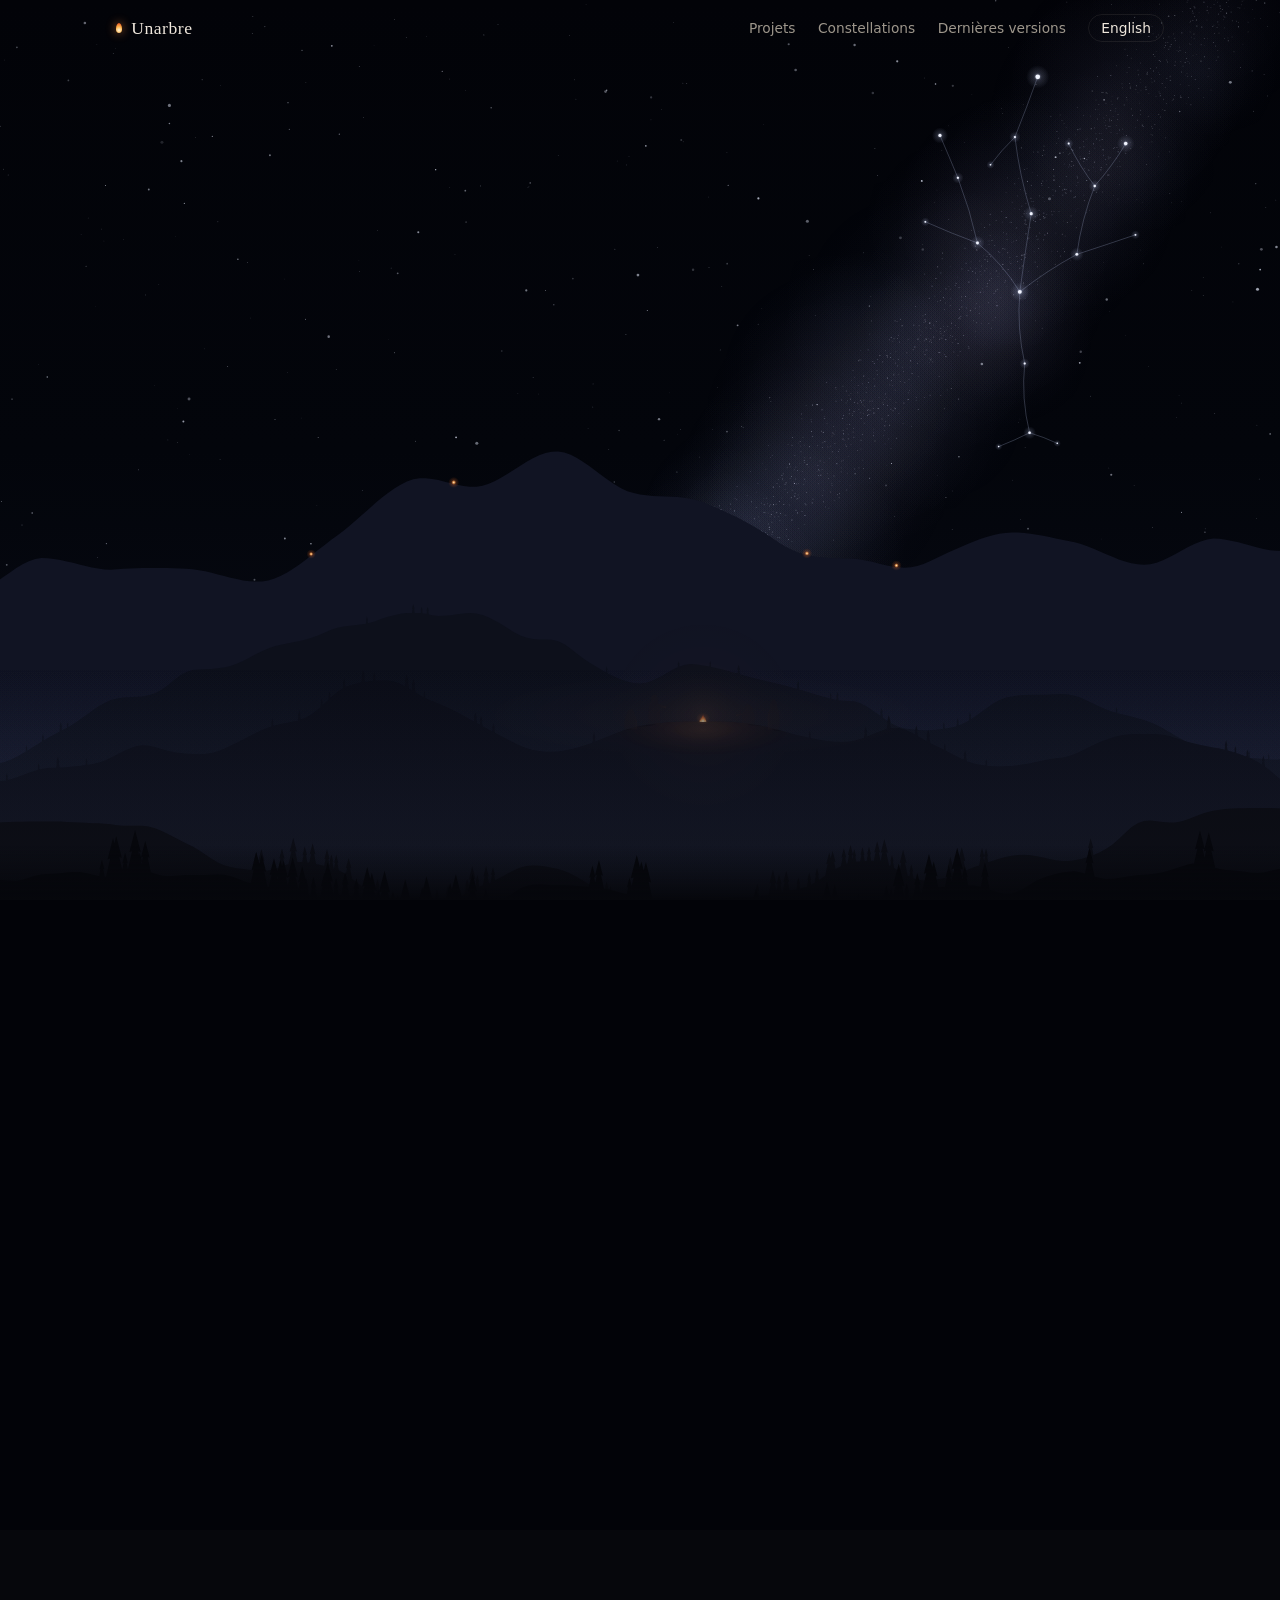
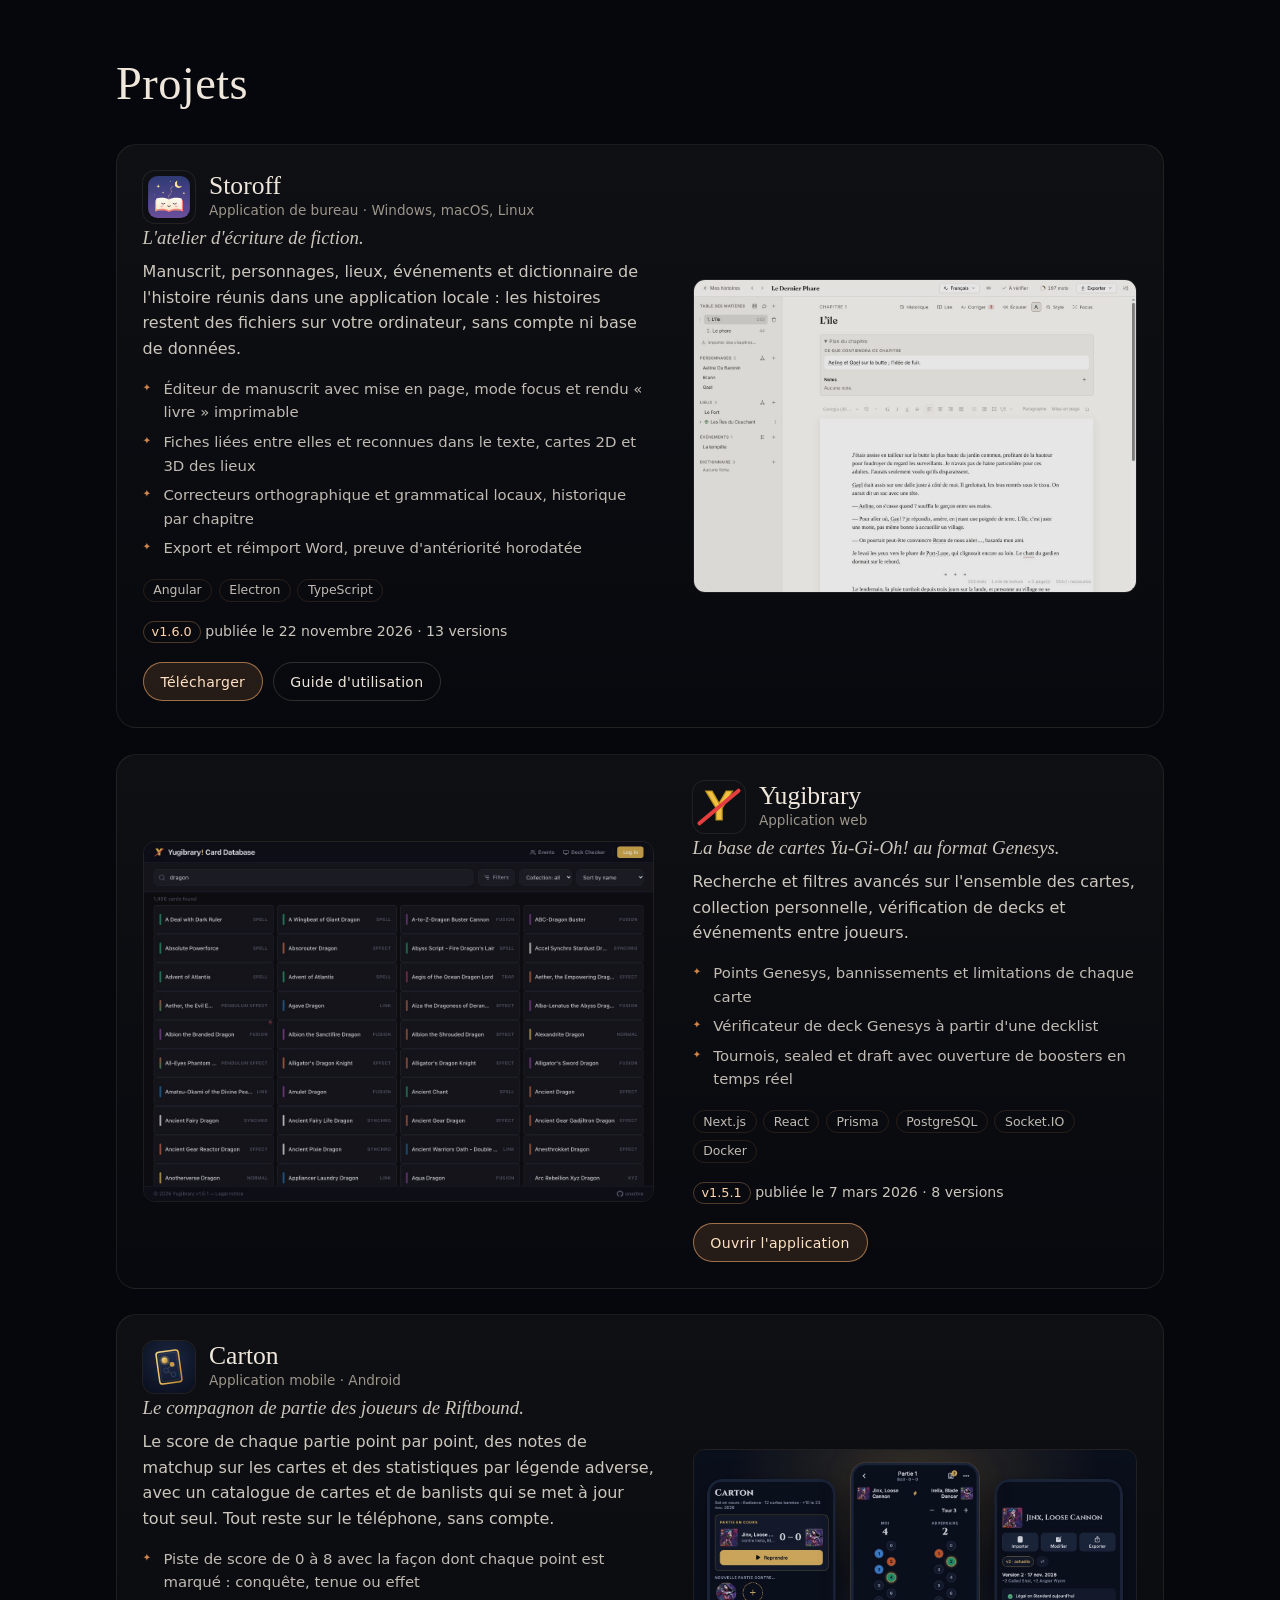
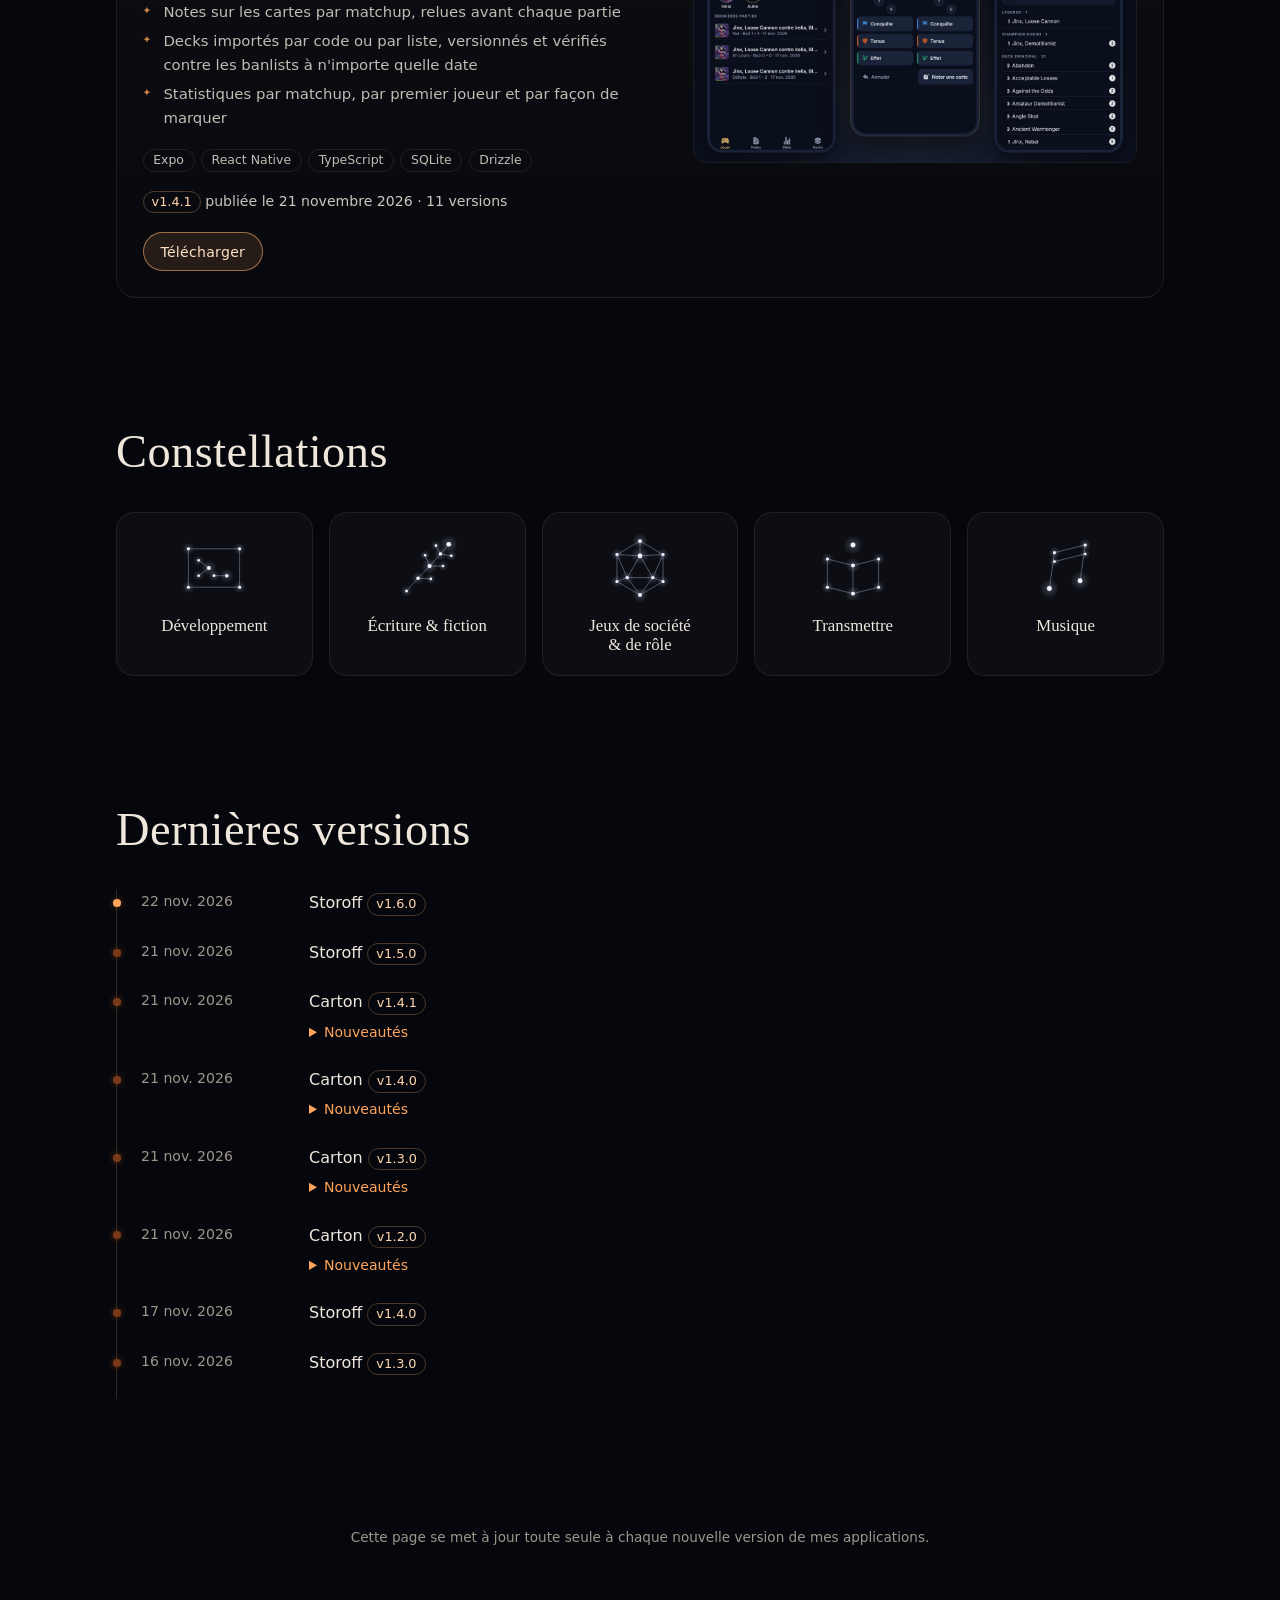
==== commit a37ffbef: "Update the site (Unarbre/storoff 1.6.0)" ====
--- a/index.html
+++ b/index.html
@@ -34,7 +34,7 @@
   <meta name="twitter:title" content="Unarbre — Développeur · Storoff, Yugibrary, Carton">
   <meta name="twitter:description" content="Unarbre, développeur : Storoff (écriture de fiction), Yugibrary (cartes Yu-Gi-Oh! Genesys) et Carton (compagnon Riftbound). Projets, versions, passions.">
   <meta name="twitter:image" content="https://unarbre.github.io/assets/images/og-fr.jpg">
-  <script type="application/ld+json">{"@context":"https://schema.org","@graph":[{"@type":"WebSite","@id":"https://unarbre.github.io/#website","url":"https://unarbre.github.io/","name":"Unarbre","inLanguage":["fr","en"],"publisher":{"@id":"https://unarbre.github.io/#person"}},{"@type":"ProfilePage","@id":"https://unarbre.github.io/#page","url":"https://unarbre.github.io/","name":"Unarbre — Développeur · Storoff, Yugibrary, Carton","description":"Unarbre, développeur : Storoff (écriture de fiction), Yugibrary (cartes Yu-Gi-Oh! Genesys) et Carton (compagnon Riftbound). Projets, versions, passions.","inLanguage":"fr","isPartOf":{"@id":"https://unarbre.github.io/#website"},"mainEntity":{"@id":"https://unarbre.github.io/#person"},"dateModified":"2026-11-21T12:47:31.000Z","primaryImageOfPage":"https://unarbre.github.io/assets/images/og-fr.jpg"},{"@type":"Person","@id":"https://unarbre.github.io/#person","name":"Unarbre","url":"https://unarbre.github.io/","jobTitle":"Développeur","description":"Je conçois, développe et publie, du logiciel de bureau à l'application web.","sameAs":["https://github.com/Unarbre"],"knowsAbout":["Angular","Electron","TypeScript","Next.js","React","Prisma","PostgreSQL","Socket.IO","Docker","Expo","React Native","SQLite","Drizzle","Développement","Écriture & fiction","Jeux de société & de rôle","Transmettre","Musique"]},{"@type":"SoftwareApplication","@id":"https://unarbre.github.io/#storoff","name":"Storoff","description":"L'atelier d'écriture de fiction. Manuscrit, personnages, lieux, événements et dictionnaire de l'histoire réunis dans une application locale : les histoires restent des fichiers sur votre ordinateur, sans compte ni base de données.","url":"https://unarbre.github.io/storoff.github.io/","image":"https://unarbre.github.io/assets/images/storoff-fr.jpg","screenshot":"https://unarbre.github.io/assets/images/storoff-fr.jpg","applicationCategory":"DesignApplication","operatingSystem":"Windows, macOS, Linux","softwareVersion":"1.5.0","dateModified":"2026-11-21T12:47:31Z","datePublished":"2026-11-09T09:51:35Z","author":{"@id":"https://unarbre.github.io/#person"}},{"@type":"WebApplication","@id":"https://unarbre.github.io/#yugibrary","name":"Yugibrary","description":"La base de cartes Yu-Gi-Oh! au format Genesys. Recherche et filtres avancés sur l'ensemble des cartes, collection personnelle, vérification de decks et événements entre joueurs.","url":"https://yugibrary-evo.flatemars.com/","image":"https://unarbre.github.io/assets/images/yugibrary.jpg","screenshot":"https://unarbre.github.io/assets/images/yugibrary.jpg","applicationCategory":"ReferenceApplication","operatingSystem":"Web","softwareVersion":"1.5.1","dateModified":"2026-03-07T13:46:36Z","datePublished":"2026-02-24T21:08:03Z","author":{"@id":"https://unarbre.github.io/#person"}},{"@type":"SoftwareApplication","@id":"https://unarbre.github.io/#carton","name":"Carton","description":"Le compagnon de partie des joueurs de Riftbound. Le score de chaque partie point par point, des notes de matchup sur les cartes et des statistiques par légende adverse, avec un catalogue de cartes et de banlists qui se met à jour tout seul. Tout reste sur le téléphone, sans compte.","url":"https://unarbre.github.io/carton.github.io/","image":"https://unarbre.github.io/assets/images/carton-fr.jpg","screenshot":"https://unarbre.github.io/assets/images/carton-fr.jpg","applicationCategory":"GameApplication","operatingSystem":"Android","softwareVersion":"1.4.1","dateModified":"2026-11-21T10:02:03Z","datePublished":"2026-11-17T08:10:35Z","author":{"@id":"https://unarbre.github.io/#person"}}]}</script>
+  <script type="application/ld+json">{"@context":"https://schema.org","@graph":[{"@type":"WebSite","@id":"https://unarbre.github.io/#website","url":"https://unarbre.github.io/","name":"Unarbre","inLanguage":["fr","en"],"publisher":{"@id":"https://unarbre.github.io/#person"}},{"@type":"ProfilePage","@id":"https://unarbre.github.io/#page","url":"https://unarbre.github.io/","name":"Unarbre — Développeur · Storoff, Yugibrary, Carton","description":"Unarbre, développeur : Storoff (écriture de fiction), Yugibrary (cartes Yu-Gi-Oh! Genesys) et Carton (compagnon Riftbound). Projets, versions, passions.","inLanguage":"fr","isPartOf":{"@id":"https://unarbre.github.io/#website"},"mainEntity":{"@id":"https://unarbre.github.io/#person"},"dateModified":"2026-11-22T08:19:42.000Z","primaryImageOfPage":"https://unarbre.github.io/assets/images/og-fr.jpg"},{"@type":"Person","@id":"https://unarbre.github.io/#person","name":"Unarbre","url":"https://unarbre.github.io/","jobTitle":"Développeur","description":"Je conçois, développe et publie, du logiciel de bureau à l'application web.","sameAs":["https://github.com/Unarbre"],"knowsAbout":["Angular","Electron","TypeScript","Next.js","React","Prisma","PostgreSQL","Socket.IO","Docker","Expo","React Native","SQLite","Drizzle","Développement","Écriture & fiction","Jeux de société & de rôle","Transmettre","Musique"]},{"@type":"SoftwareApplication","@id":"https://unarbre.github.io/#storoff","name":"Storoff","description":"L'atelier d'écriture de fiction. Manuscrit, personnages, lieux, événements et dictionnaire de l'histoire réunis dans une application locale : les histoires restent des fichiers sur votre ordinateur, sans compte ni base de données.","url":"https://unarbre.github.io/storoff.github.io/","image":"https://unarbre.github.io/assets/images/storoff-fr.jpg","screenshot":"https://unarbre.github.io/assets/images/storoff-fr.jpg","applicationCategory":"DesignApplication","operatingSystem":"Windows, macOS, Linux","softwareVersion":"1.6.0","dateModified":"2026-11-22T08:19:42Z","datePublished":"2026-11-09T09:51:35Z","author":{"@id":"https://unarbre.github.io/#person"}},{"@type":"WebApplication","@id":"https://unarbre.github.io/#yugibrary","name":"Yugibrary","description":"La base de cartes Yu-Gi-Oh! au format Genesys. Recherche et filtres avancés sur l'ensemble des cartes, collection personnelle, vérification de decks et événements entre joueurs.","url":"https://yugibrary-evo.flatemars.com/","image":"https://unarbre.github.io/assets/images/yugibrary.jpg","screenshot":"https://unarbre.github.io/assets/images/yugibrary.jpg","applicationCategory":"ReferenceApplication","operatingSystem":"Web","softwareVersion":"1.5.1","dateModified":"2026-03-07T13:46:36Z","datePublished":"2026-02-24T21:08:03Z","author":{"@id":"https://unarbre.github.io/#person"}},{"@type":"SoftwareApplication","@id":"https://unarbre.github.io/#carton","name":"Carton","description":"Le compagnon de partie des joueurs de Riftbound. Le score de chaque partie point par point, des notes de matchup sur les cartes et des statistiques par légende adverse, avec un catalogue de cartes et de banlists qui se met à jour tout seul. Tout reste sur le téléphone, sans compte.","url":"https://unarbre.github.io/carton.github.io/","image":"https://unarbre.github.io/assets/images/carton-fr.jpg","screenshot":"https://unarbre.github.io/assets/images/carton-fr.jpg","applicationCategory":"GameApplication","operatingSystem":"Android","softwareVersion":"1.4.1","dateModified":"2026-11-21T10:02:03Z","datePublished":"2026-11-17T08:10:35Z","author":{"@id":"https://unarbre.github.io/#person"}}]}</script>
   <link rel="icon" href="assets/favicon.svg" type="image/svg+xml">
   <link rel="stylesheet" href="assets/style.css?v=98b8dc6f63">
   <script src="assets/night.js?v=98b8dc6f63" defer></script>
@@ -72,7 +72,7 @@
           <p class="eyebrow">Développeur</p>
           <h1 class="name" aria-label="Unarbre"><span aria-hidden="true" style="--i:0">U</span><span aria-hidden="true" style="--i:1">n</span><span aria-hidden="true" style="--i:2">a</span><span aria-hidden="true" style="--i:3">r</span><span aria-hidden="true" style="--i:4">b</span><span aria-hidden="true" style="--i:5">r</span><span aria-hidden="true" style="--i:6">e</span></h1>
           <p class="intro">Je conçois, développe et publie, du logiciel de bureau à l'application web.</p>
-          <p class="stats">3 applications · 31 versions publiées</p>
+          <p class="stats">3 applications · 32 versions publiées</p>
           <div class="actions">
             <a class="button" href="https://github.com/Unarbre">GitHub</a>
           </div>
@@ -109,7 +109,7 @@
             <li>Electron</li>
             <li>TypeScript</li>
           </ul>
-          <p class="release"><span class="badge">v1.5.0</span> publiée le 21 novembre 2026 · 12 versions</p>
+          <p class="release"><span class="badge">v1.6.0</span> publiée le 22 novembre 2026 · 13 versions</p>
           <div class="actions">
             <a class="button primary" href="https://unarbre.github.io/storoff.github.io/">Télécharger</a>
             <a class="button" href="https://unarbre.github.io/storoff.github.io/guide/">Guide d'utilisation</a>
@@ -218,6 +218,12 @@
       </div>
       <ol class="timeline">
         <li data-reveal>
+          <time datetime="2026-11-22T08:19:42Z">22 nov. 2026</time>
+          <div>
+            <p class="timeline-title"><a href="#storoff">Storoff</a> <span class="badge">v1.6.0</span></p>
+          </div>
+        </li>
+        <li data-reveal>
           <time datetime="2026-11-21T12:47:31Z">21 nov. 2026</time>
           <div>
             <p class="timeline-title"><a href="#storoff">Storoff</a> <span class="badge">v1.5.0</span></p>
@@ -283,12 +289,6 @@
             <p class="timeline-title"><a href="#storoff">Storoff</a> <span class="badge">v1.3.0</span></p>
           </div>
         </li>
-        <li data-reveal>
-          <time datetime="2026-11-16T20:34:09Z">16 nov. 2026</time>
-          <div>
-            <p class="timeline-title"><a href="#storoff">Storoff</a> <span class="badge">v1.2.1</span></p>
-          </div>
-        </li>
       </ol>
     </section>
   </main>
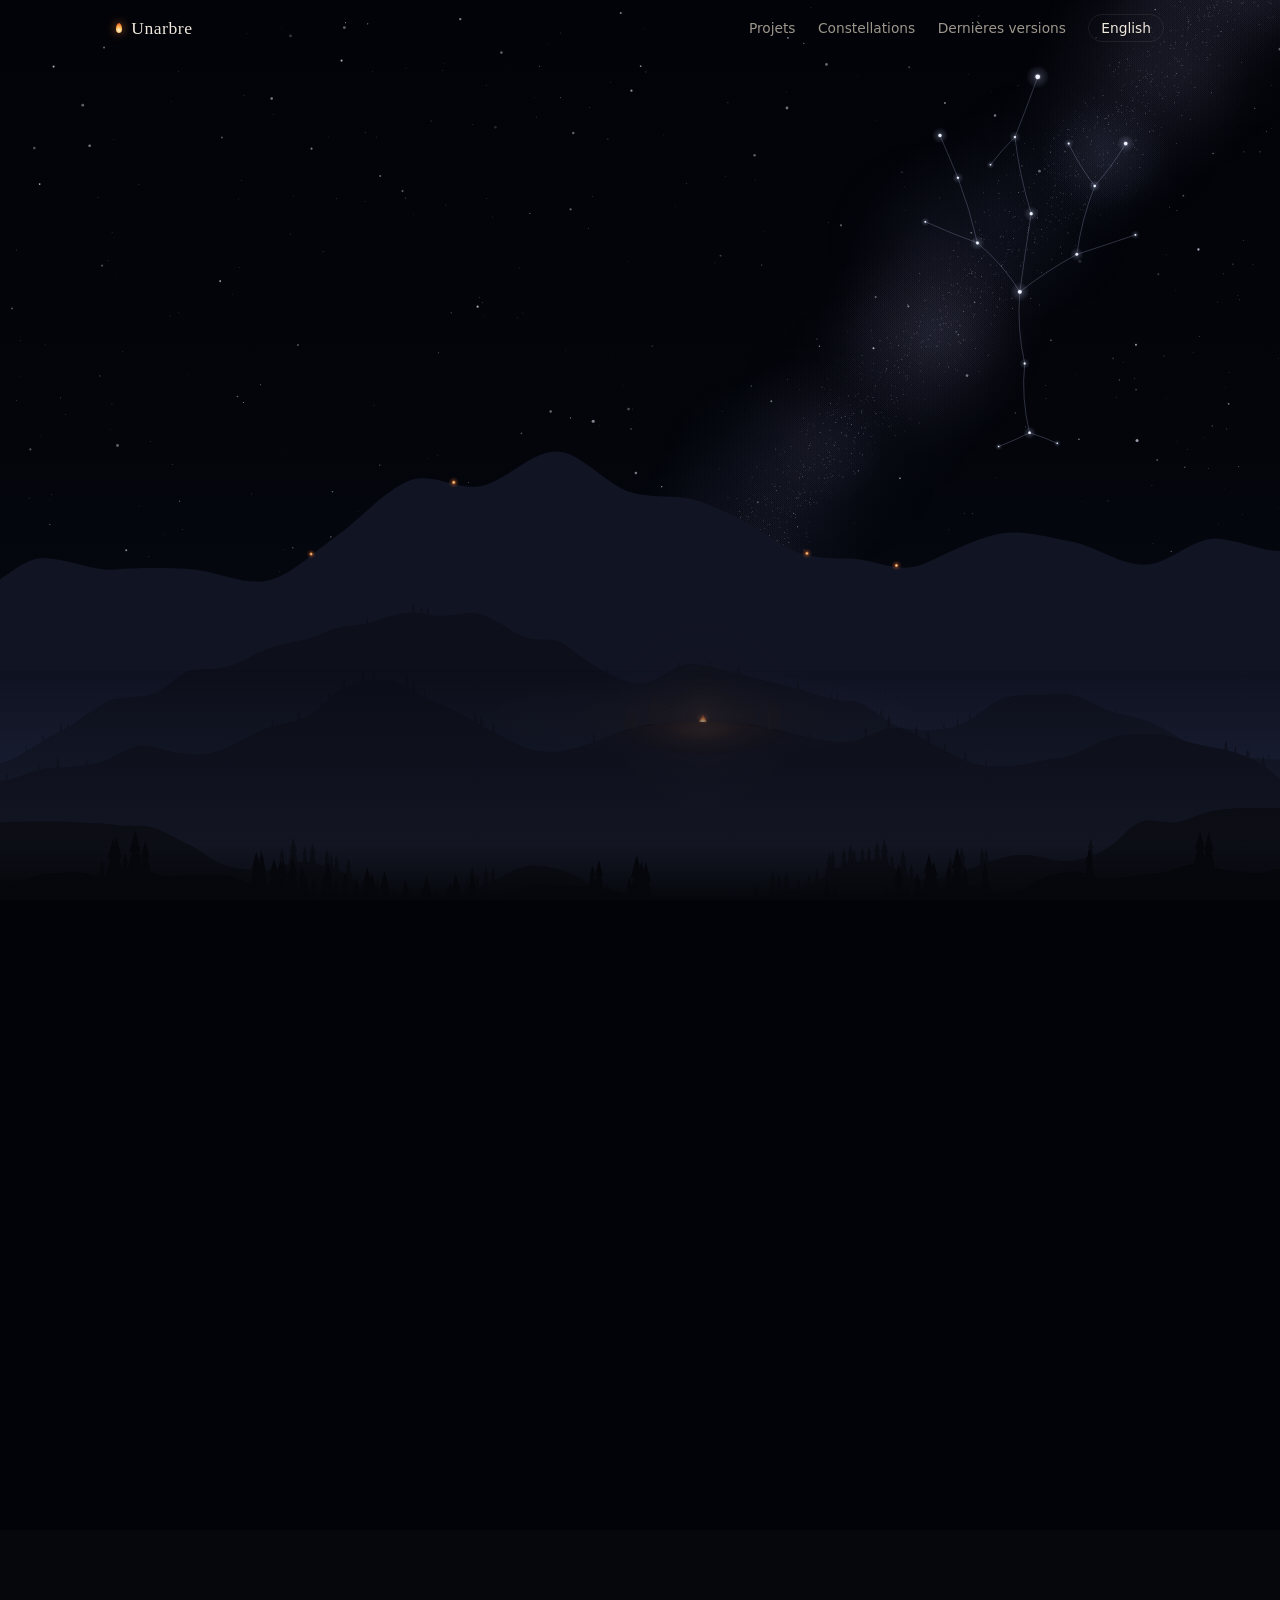
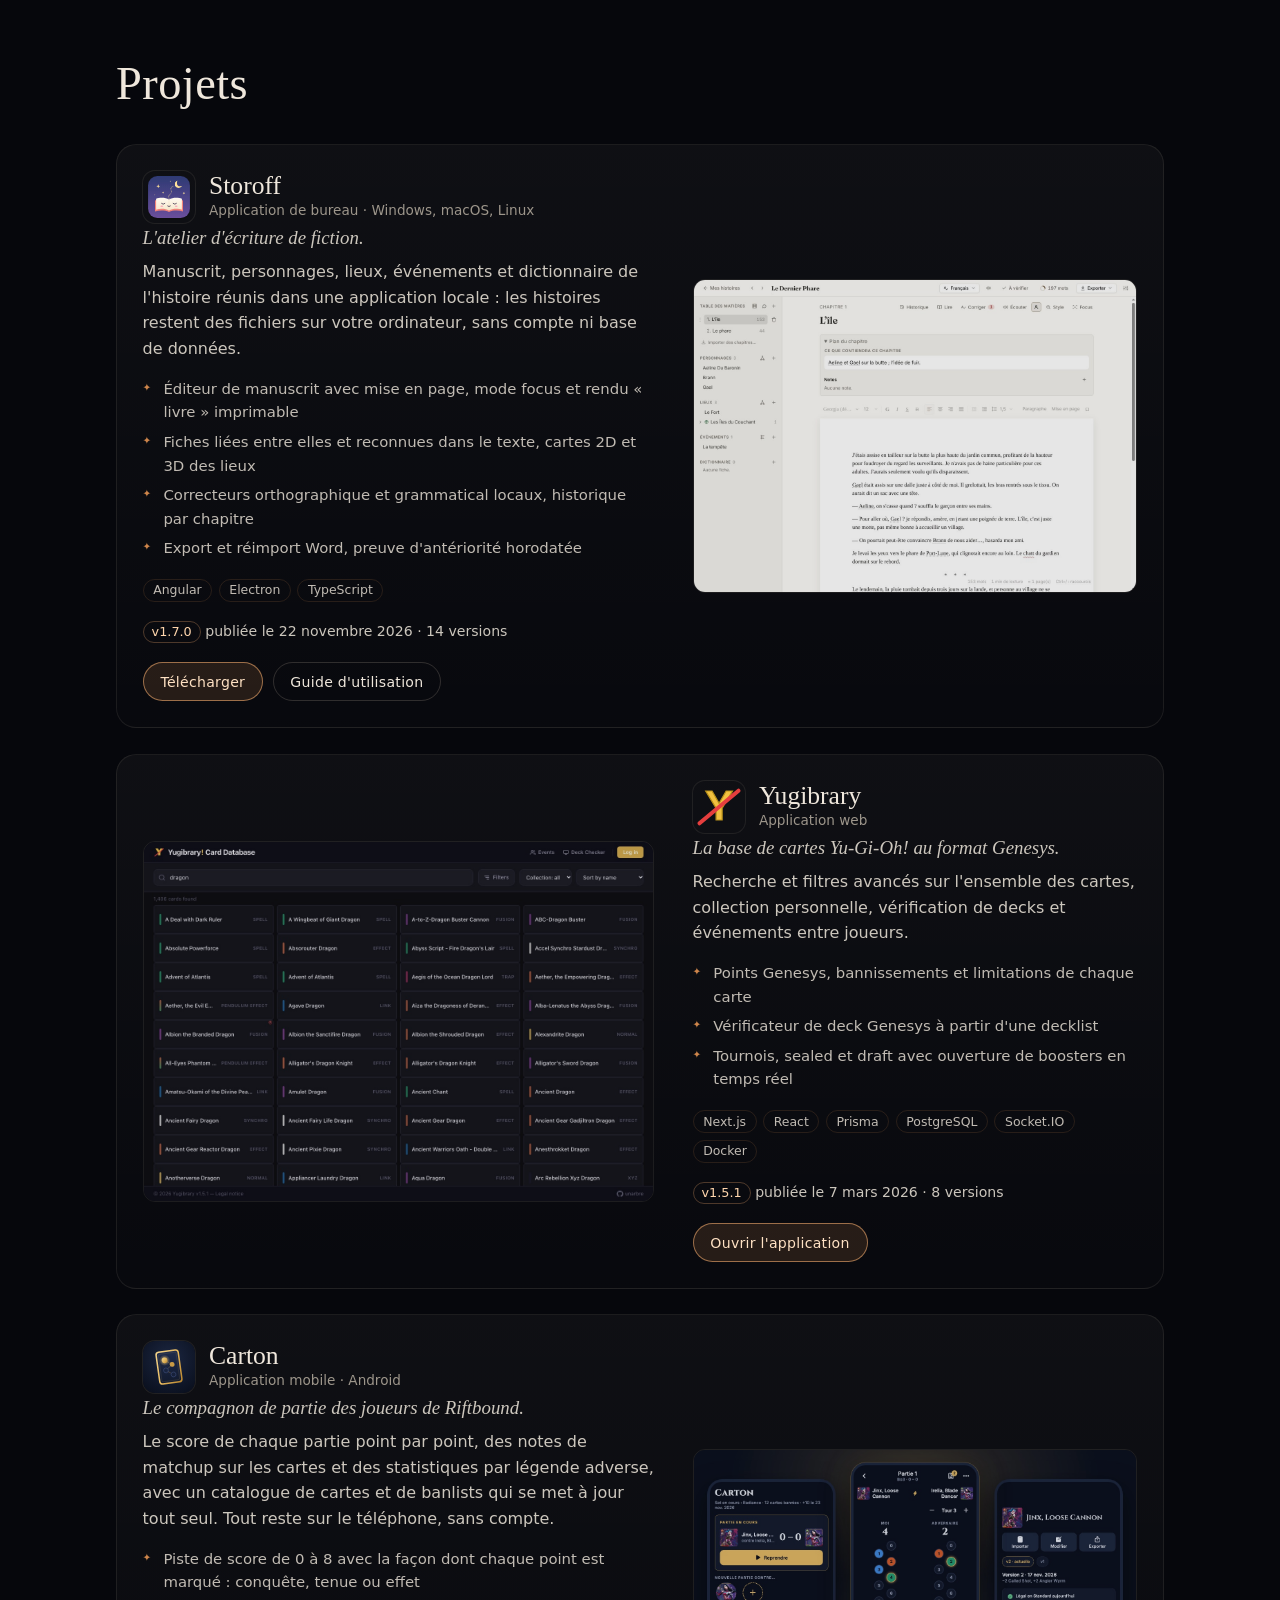
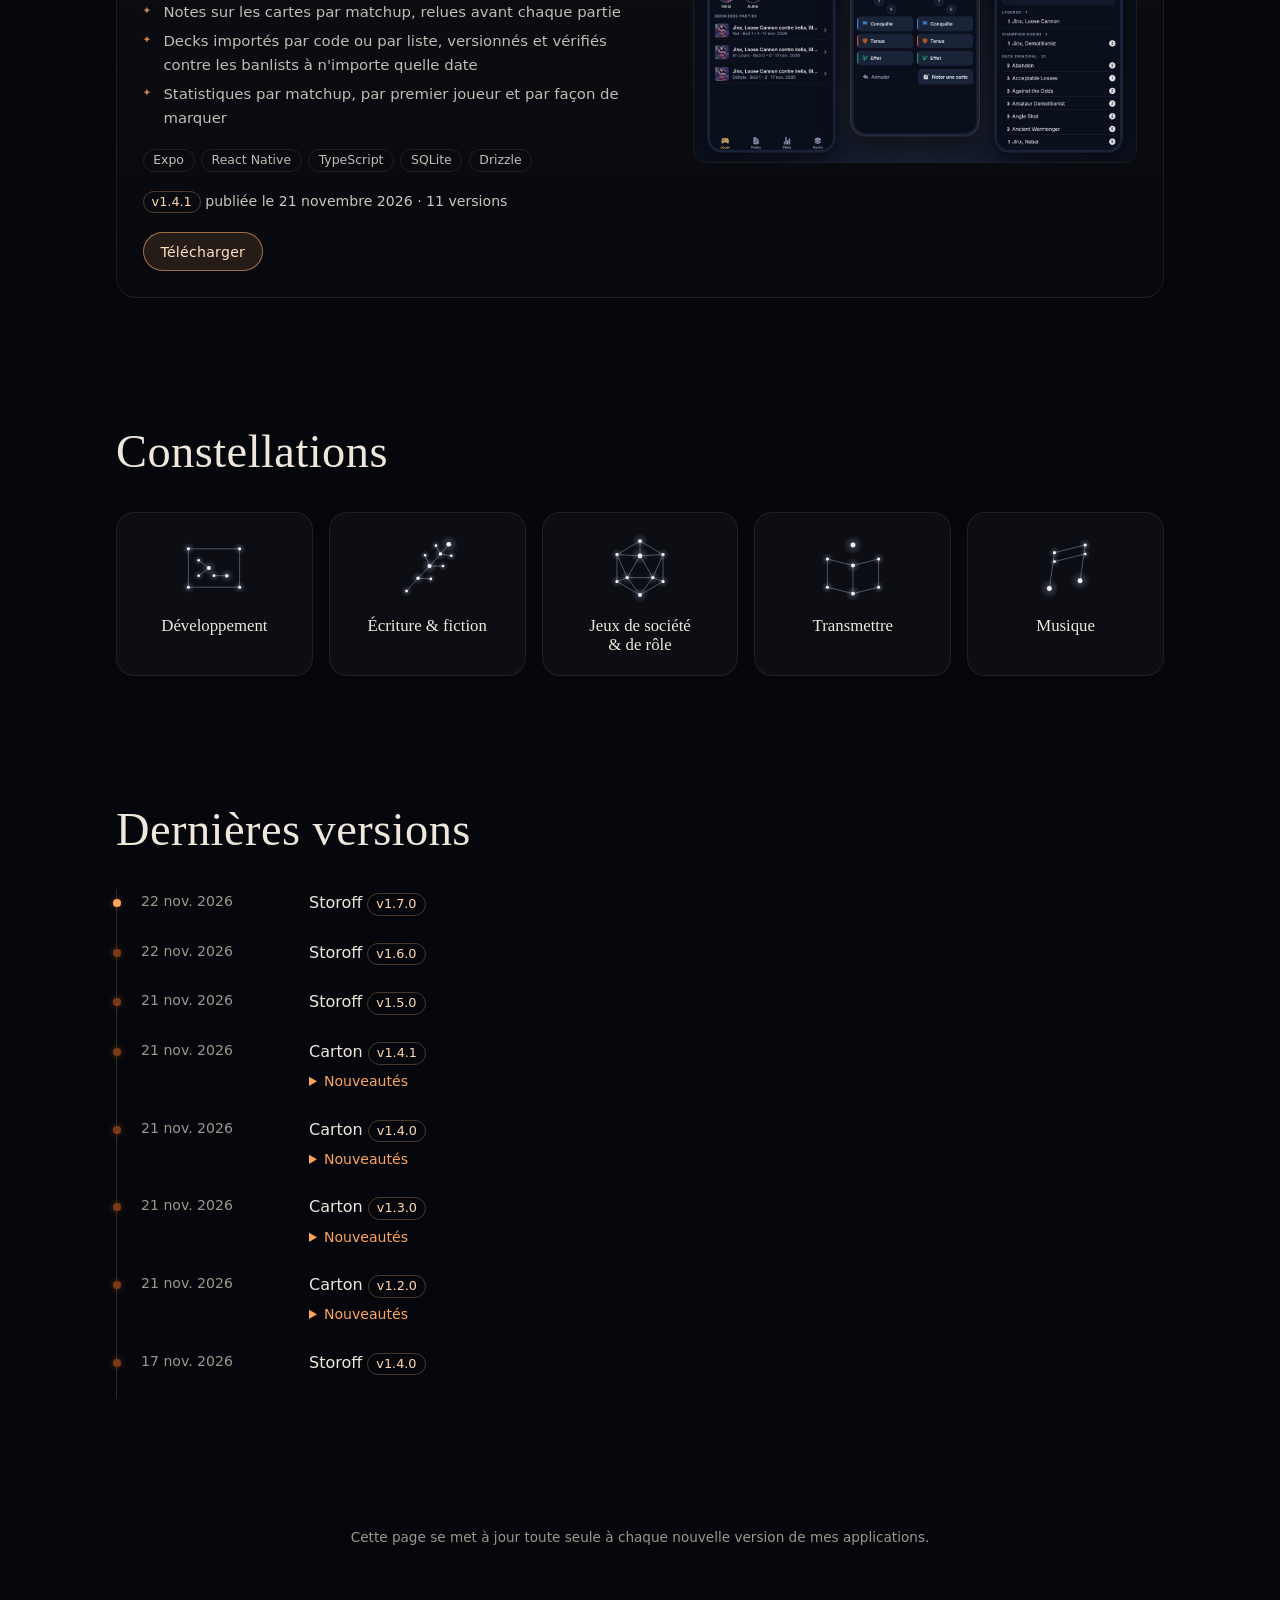
==== commit cffdad09: "Update the site (Unarbre/storoff 1.7.0)" ====
--- a/index.html
+++ b/index.html
@@ -34,7 +34,7 @@
   <meta name="twitter:title" content="Unarbre — Développeur · Storoff, Yugibrary, Carton">
   <meta name="twitter:description" content="Unarbre, développeur : Storoff (écriture de fiction), Yugibrary (cartes Yu-Gi-Oh! Genesys) et Carton (compagnon Riftbound). Projets, versions, passions.">
   <meta name="twitter:image" content="https://unarbre.github.io/assets/images/og-fr.jpg">
-  <script type="application/ld+json">{"@context":"https://schema.org","@graph":[{"@type":"WebSite","@id":"https://unarbre.github.io/#website","url":"https://unarbre.github.io/","name":"Unarbre","inLanguage":["fr","en"],"publisher":{"@id":"https://unarbre.github.io/#person"}},{"@type":"ProfilePage","@id":"https://unarbre.github.io/#page","url":"https://unarbre.github.io/","name":"Unarbre — Développeur · Storoff, Yugibrary, Carton","description":"Unarbre, développeur : Storoff (écriture de fiction), Yugibrary (cartes Yu-Gi-Oh! Genesys) et Carton (compagnon Riftbound). Projets, versions, passions.","inLanguage":"fr","isPartOf":{"@id":"https://unarbre.github.io/#website"},"mainEntity":{"@id":"https://unarbre.github.io/#person"},"dateModified":"2026-11-22T08:19:42.000Z","primaryImageOfPage":"https://unarbre.github.io/assets/images/og-fr.jpg"},{"@type":"Person","@id":"https://unarbre.github.io/#person","name":"Unarbre","url":"https://unarbre.github.io/","jobTitle":"Développeur","description":"Je conçois, développe et publie, du logiciel de bureau à l'application web.","sameAs":["https://github.com/Unarbre"],"knowsAbout":["Angular","Electron","TypeScript","Next.js","React","Prisma","PostgreSQL","Socket.IO","Docker","Expo","React Native","SQLite","Drizzle","Développement","Écriture & fiction","Jeux de société & de rôle","Transmettre","Musique"]},{"@type":"SoftwareApplication","@id":"https://unarbre.github.io/#storoff","name":"Storoff","description":"L'atelier d'écriture de fiction. Manuscrit, personnages, lieux, événements et dictionnaire de l'histoire réunis dans une application locale : les histoires restent des fichiers sur votre ordinateur, sans compte ni base de données.","url":"https://unarbre.github.io/storoff.github.io/","image":"https://unarbre.github.io/assets/images/storoff-fr.jpg","screenshot":"https://unarbre.github.io/assets/images/storoff-fr.jpg","applicationCategory":"DesignApplication","operatingSystem":"Windows, macOS, Linux","softwareVersion":"1.6.0","dateModified":"2026-11-22T08:19:42Z","datePublished":"2026-11-09T09:51:35Z","author":{"@id":"https://unarbre.github.io/#person"}},{"@type":"WebApplication","@id":"https://unarbre.github.io/#yugibrary","name":"Yugibrary","description":"La base de cartes Yu-Gi-Oh! au format Genesys. Recherche et filtres avancés sur l'ensemble des cartes, collection personnelle, vérification de decks et événements entre joueurs.","url":"https://yugibrary-evo.flatemars.com/","image":"https://unarbre.github.io/assets/images/yugibrary.jpg","screenshot":"https://unarbre.github.io/assets/images/yugibrary.jpg","applicationCategory":"ReferenceApplication","operatingSystem":"Web","softwareVersion":"1.5.1","dateModified":"2026-03-07T13:46:36Z","datePublished":"2026-02-24T21:08:03Z","author":{"@id":"https://unarbre.github.io/#person"}},{"@type":"SoftwareApplication","@id":"https://unarbre.github.io/#carton","name":"Carton","description":"Le compagnon de partie des joueurs de Riftbound. Le score de chaque partie point par point, des notes de matchup sur les cartes et des statistiques par légende adverse, avec un catalogue de cartes et de banlists qui se met à jour tout seul. Tout reste sur le téléphone, sans compte.","url":"https://unarbre.github.io/carton.github.io/","image":"https://unarbre.github.io/assets/images/carton-fr.jpg","screenshot":"https://unarbre.github.io/assets/images/carton-fr.jpg","applicationCategory":"GameApplication","operatingSystem":"Android","softwareVersion":"1.4.1","dateModified":"2026-11-21T10:02:03Z","datePublished":"2026-11-17T08:10:35Z","author":{"@id":"https://unarbre.github.io/#person"}}]}</script>
+  <script type="application/ld+json">{"@context":"https://schema.org","@graph":[{"@type":"WebSite","@id":"https://unarbre.github.io/#website","url":"https://unarbre.github.io/","name":"Unarbre","inLanguage":["fr","en"],"publisher":{"@id":"https://unarbre.github.io/#person"}},{"@type":"ProfilePage","@id":"https://unarbre.github.io/#page","url":"https://unarbre.github.io/","name":"Unarbre — Développeur · Storoff, Yugibrary, Carton","description":"Unarbre, développeur : Storoff (écriture de fiction), Yugibrary (cartes Yu-Gi-Oh! Genesys) et Carton (compagnon Riftbound). Projets, versions, passions.","inLanguage":"fr","isPartOf":{"@id":"https://unarbre.github.io/#website"},"mainEntity":{"@id":"https://unarbre.github.io/#person"},"dateModified":"2026-11-22T09:12:03.000Z","primaryImageOfPage":"https://unarbre.github.io/assets/images/og-fr.jpg"},{"@type":"Person","@id":"https://unarbre.github.io/#person","name":"Unarbre","url":"https://unarbre.github.io/","jobTitle":"Développeur","description":"Je conçois, développe et publie, du logiciel de bureau à l'application web.","sameAs":["https://github.com/Unarbre"],"knowsAbout":["Angular","Electron","TypeScript","Next.js","React","Prisma","PostgreSQL","Socket.IO","Docker","Expo","React Native","SQLite","Drizzle","Développement","Écriture & fiction","Jeux de société & de rôle","Transmettre","Musique"]},{"@type":"SoftwareApplication","@id":"https://unarbre.github.io/#storoff","name":"Storoff","description":"L'atelier d'écriture de fiction. Manuscrit, personnages, lieux, événements et dictionnaire de l'histoire réunis dans une application locale : les histoires restent des fichiers sur votre ordinateur, sans compte ni base de données.","url":"https://unarbre.github.io/storoff.github.io/","image":"https://unarbre.github.io/assets/images/storoff-fr.jpg","screenshot":"https://unarbre.github.io/assets/images/storoff-fr.jpg","applicationCategory":"DesignApplication","operatingSystem":"Windows, macOS, Linux","softwareVersion":"1.7.0","dateModified":"2026-11-22T09:12:03Z","datePublished":"2026-11-09T09:51:35Z","author":{"@id":"https://unarbre.github.io/#person"}},{"@type":"WebApplication","@id":"https://unarbre.github.io/#yugibrary","name":"Yugibrary","description":"La base de cartes Yu-Gi-Oh! au format Genesys. Recherche et filtres avancés sur l'ensemble des cartes, collection personnelle, vérification de decks et événements entre joueurs.","url":"https://yugibrary-evo.flatemars.com/","image":"https://unarbre.github.io/assets/images/yugibrary.jpg","screenshot":"https://unarbre.github.io/assets/images/yugibrary.jpg","applicationCategory":"ReferenceApplication","operatingSystem":"Web","softwareVersion":"1.5.1","dateModified":"2026-03-07T13:46:36Z","datePublished":"2026-02-24T21:08:03Z","author":{"@id":"https://unarbre.github.io/#person"}},{"@type":"SoftwareApplication","@id":"https://unarbre.github.io/#carton","name":"Carton","description":"Le compagnon de partie des joueurs de Riftbound. Le score de chaque partie point par point, des notes de matchup sur les cartes et des statistiques par légende adverse, avec un catalogue de cartes et de banlists qui se met à jour tout seul. Tout reste sur le téléphone, sans compte.","url":"https://unarbre.github.io/carton.github.io/","image":"https://unarbre.github.io/assets/images/carton-fr.jpg","screenshot":"https://unarbre.github.io/assets/images/carton-fr.jpg","applicationCategory":"GameApplication","operatingSystem":"Android","softwareVersion":"1.4.1","dateModified":"2026-11-21T10:02:03Z","datePublished":"2026-11-17T08:10:35Z","author":{"@id":"https://unarbre.github.io/#person"}}]}</script>
   <link rel="icon" href="assets/favicon.svg" type="image/svg+xml">
   <link rel="stylesheet" href="assets/style.css?v=98b8dc6f63">
   <script src="assets/night.js?v=98b8dc6f63" defer></script>
@@ -72,7 +72,7 @@
           <p class="eyebrow">Développeur</p>
           <h1 class="name" aria-label="Unarbre"><span aria-hidden="true" style="--i:0">U</span><span aria-hidden="true" style="--i:1">n</span><span aria-hidden="true" style="--i:2">a</span><span aria-hidden="true" style="--i:3">r</span><span aria-hidden="true" style="--i:4">b</span><span aria-hidden="true" style="--i:5">r</span><span aria-hidden="true" style="--i:6">e</span></h1>
           <p class="intro">Je conçois, développe et publie, du logiciel de bureau à l'application web.</p>
-          <p class="stats">3 applications · 32 versions publiées</p>
+          <p class="stats">3 applications · 33 versions publiées</p>
           <div class="actions">
             <a class="button" href="https://github.com/Unarbre">GitHub</a>
           </div>
@@ -109,7 +109,7 @@
             <li>Electron</li>
             <li>TypeScript</li>
           </ul>
-          <p class="release"><span class="badge">v1.6.0</span> publiée le 22 novembre 2026 · 13 versions</p>
+          <p class="release"><span class="badge">v1.7.0</span> publiée le 22 novembre 2026 · 14 versions</p>
           <div class="actions">
             <a class="button primary" href="https://unarbre.github.io/storoff.github.io/">Télécharger</a>
             <a class="button" href="https://unarbre.github.io/storoff.github.io/guide/">Guide d'utilisation</a>
@@ -218,6 +218,12 @@
       </div>
       <ol class="timeline">
         <li data-reveal>
+          <time datetime="2026-11-22T09:12:03Z">22 nov. 2026</time>
+          <div>
+            <p class="timeline-title"><a href="#storoff">Storoff</a> <span class="badge">v1.7.0</span></p>
+          </div>
+        </li>
+        <li data-reveal>
           <time datetime="2026-11-22T08:19:42Z">22 nov. 2026</time>
           <div>
             <p class="timeline-title"><a href="#storoff">Storoff</a> <span class="badge">v1.6.0</span></p>
@@ -283,12 +289,6 @@
             <p class="timeline-title"><a href="#storoff">Storoff</a> <span class="badge">v1.4.0</span></p>
           </div>
         </li>
-        <li data-reveal>
-          <time datetime="2026-11-16T21:14:45Z">16 nov. 2026</time>
-          <div>
-            <p class="timeline-title"><a href="#storoff">Storoff</a> <span class="badge">v1.3.0</span></p>
-          </div>
-        </li>
       </ol>
     </section>
   </main>
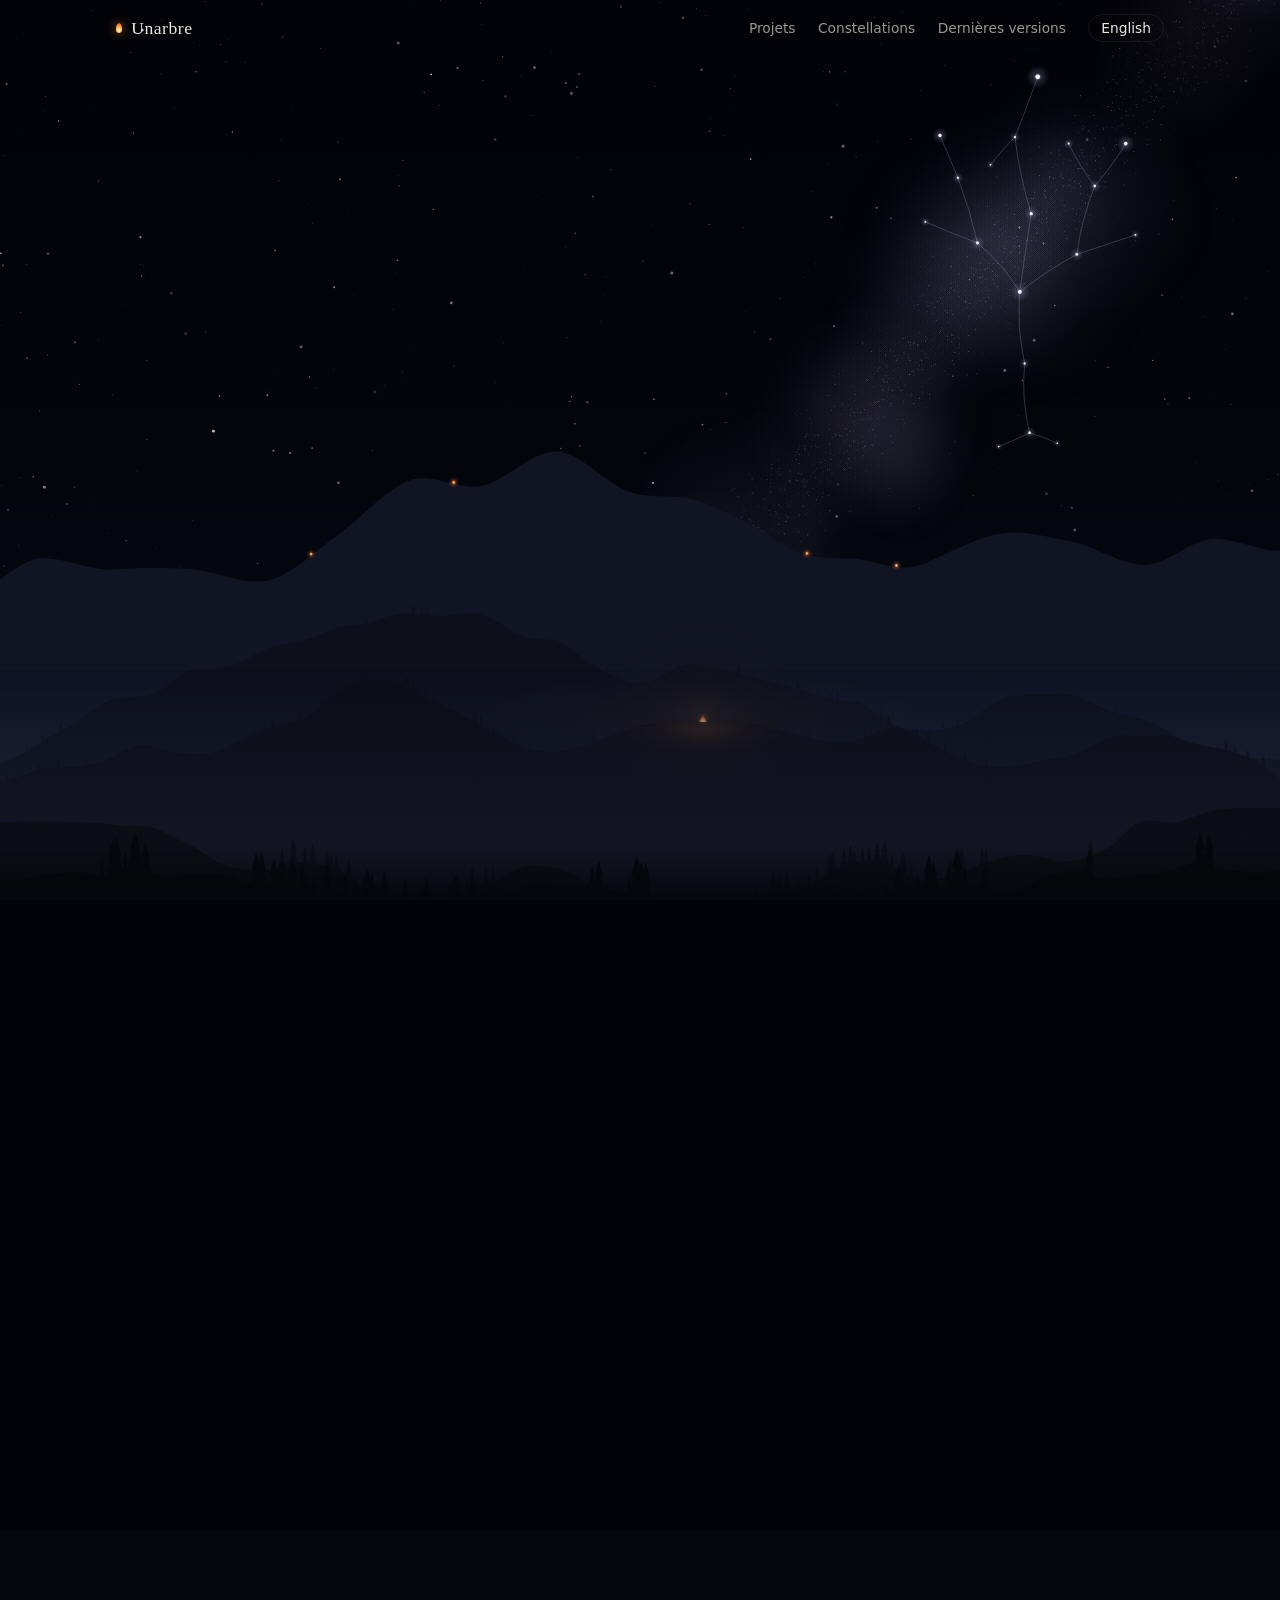
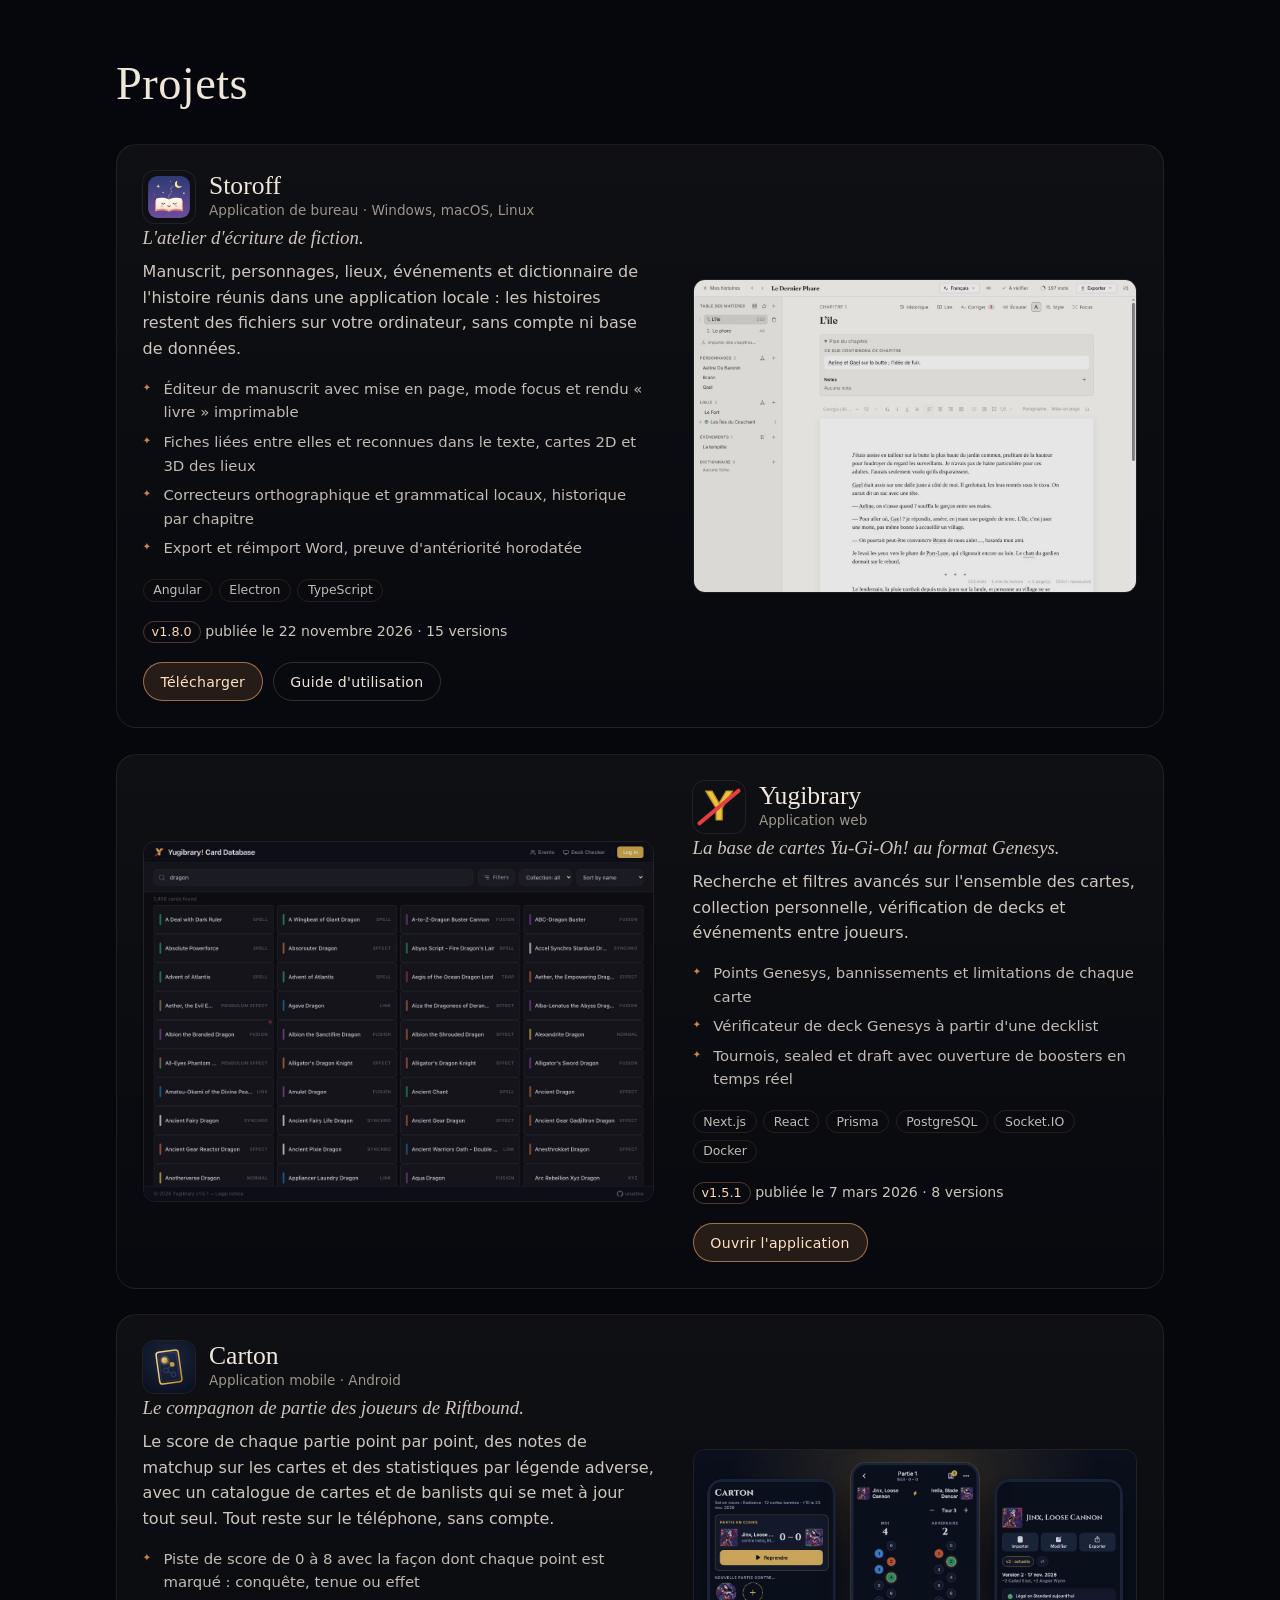
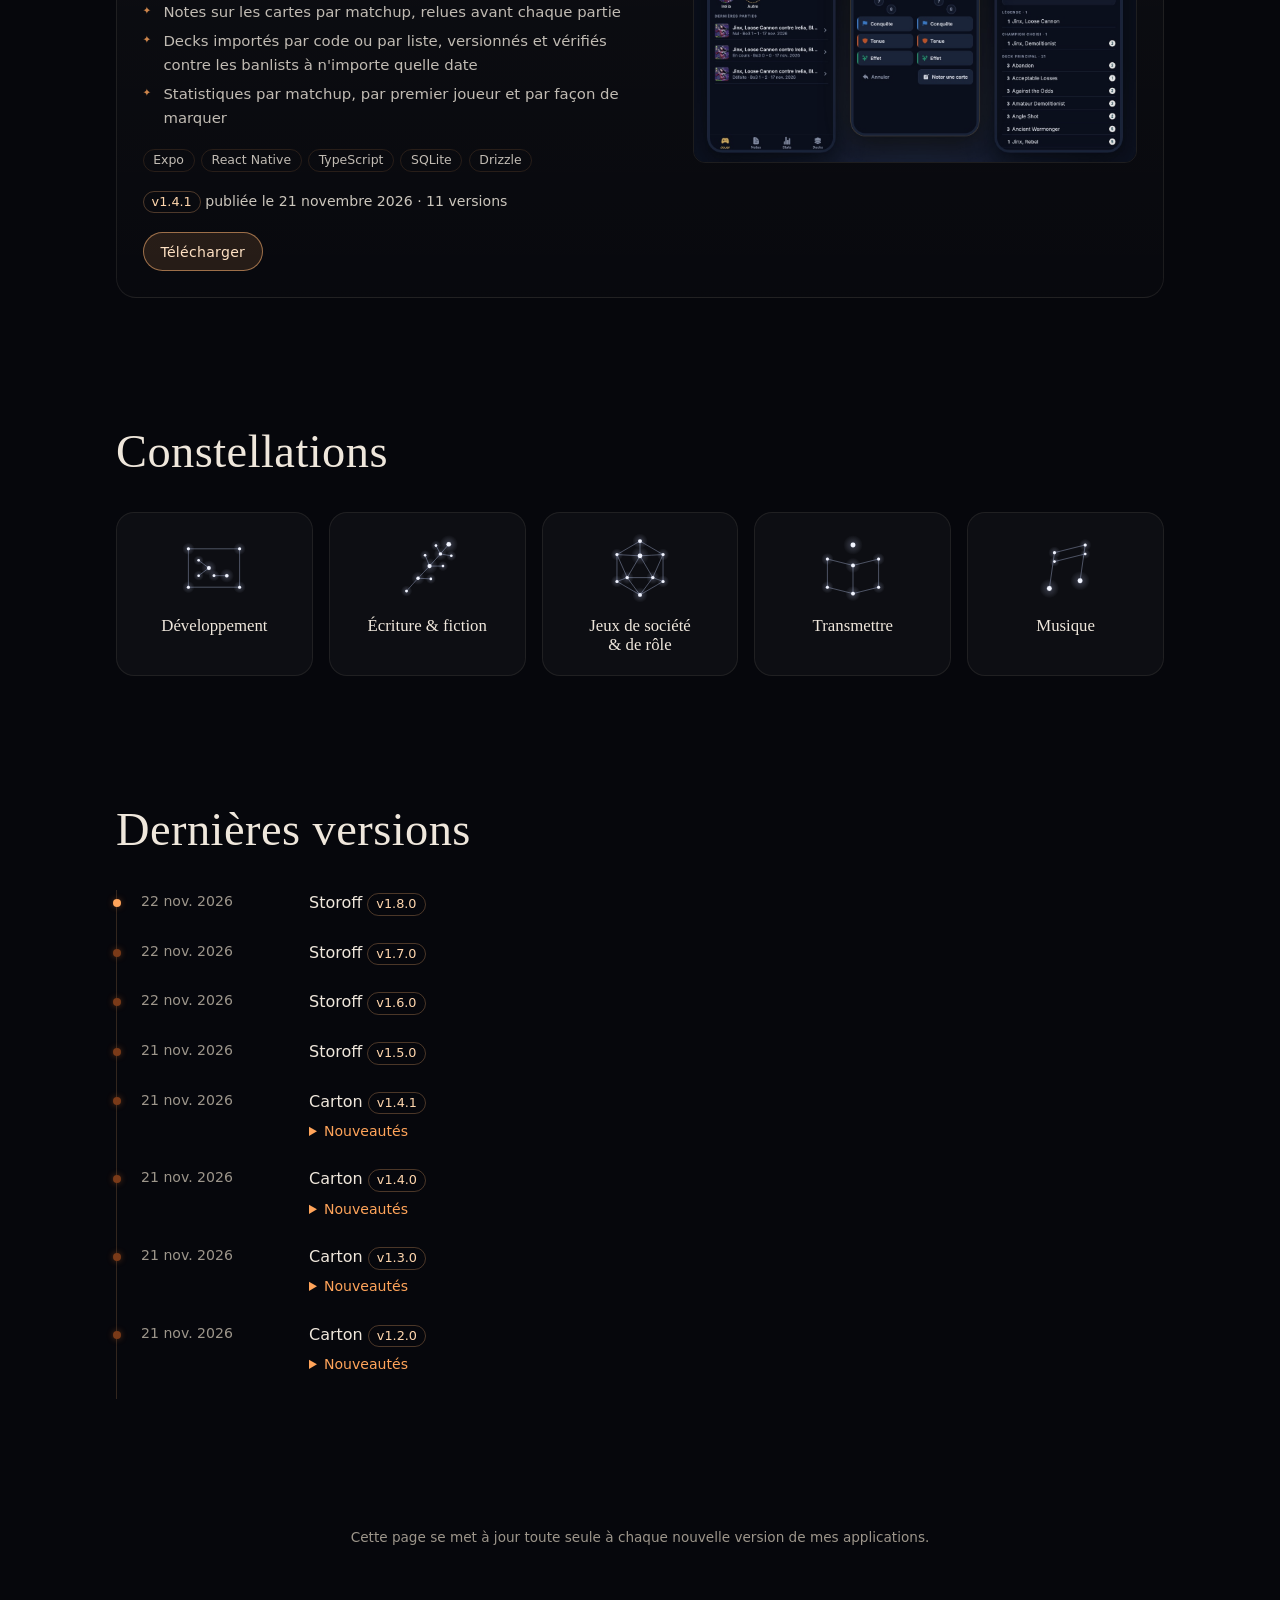
==== commit 24cef536: "Update the site (Unarbre/storoff 1.8.0)" ====
--- a/index.html
+++ b/index.html
@@ -34,7 +34,7 @@
   <meta name="twitter:title" content="Unarbre — Développeur · Storoff, Yugibrary, Carton">
   <meta name="twitter:description" content="Unarbre, développeur : Storoff (écriture de fiction), Yugibrary (cartes Yu-Gi-Oh! Genesys) et Carton (compagnon Riftbound). Projets, versions, passions.">
   <meta name="twitter:image" content="https://unarbre.github.io/assets/images/og-fr.jpg">
-  <script type="application/ld+json">{"@context":"https://schema.org","@graph":[{"@type":"WebSite","@id":"https://unarbre.github.io/#website","url":"https://unarbre.github.io/","name":"Unarbre","inLanguage":["fr","en"],"publisher":{"@id":"https://unarbre.github.io/#person"}},{"@type":"ProfilePage","@id":"https://unarbre.github.io/#page","url":"https://unarbre.github.io/","name":"Unarbre — Développeur · Storoff, Yugibrary, Carton","description":"Unarbre, développeur : Storoff (écriture de fiction), Yugibrary (cartes Yu-Gi-Oh! Genesys) et Carton (compagnon Riftbound). Projets, versions, passions.","inLanguage":"fr","isPartOf":{"@id":"https://unarbre.github.io/#website"},"mainEntity":{"@id":"https://unarbre.github.io/#person"},"dateModified":"2026-11-22T09:12:03.000Z","primaryImageOfPage":"https://unarbre.github.io/assets/images/og-fr.jpg"},{"@type":"Person","@id":"https://unarbre.github.io/#person","name":"Unarbre","url":"https://unarbre.github.io/","jobTitle":"Développeur","description":"Je conçois, développe et publie, du logiciel de bureau à l'application web.","sameAs":["https://github.com/Unarbre"],"knowsAbout":["Angular","Electron","TypeScript","Next.js","React","Prisma","PostgreSQL","Socket.IO","Docker","Expo","React Native","SQLite","Drizzle","Développement","Écriture & fiction","Jeux de société & de rôle","Transmettre","Musique"]},{"@type":"SoftwareApplication","@id":"https://unarbre.github.io/#storoff","name":"Storoff","description":"L'atelier d'écriture de fiction. Manuscrit, personnages, lieux, événements et dictionnaire de l'histoire réunis dans une application locale : les histoires restent des fichiers sur votre ordinateur, sans compte ni base de données.","url":"https://unarbre.github.io/storoff.github.io/","image":"https://unarbre.github.io/assets/images/storoff-fr.jpg","screenshot":"https://unarbre.github.io/assets/images/storoff-fr.jpg","applicationCategory":"DesignApplication","operatingSystem":"Windows, macOS, Linux","softwareVersion":"1.7.0","dateModified":"2026-11-22T09:12:03Z","datePublished":"2026-11-09T09:51:35Z","author":{"@id":"https://unarbre.github.io/#person"}},{"@type":"WebApplication","@id":"https://unarbre.github.io/#yugibrary","name":"Yugibrary","description":"La base de cartes Yu-Gi-Oh! au format Genesys. Recherche et filtres avancés sur l'ensemble des cartes, collection personnelle, vérification de decks et événements entre joueurs.","url":"https://yugibrary-evo.flatemars.com/","image":"https://unarbre.github.io/assets/images/yugibrary.jpg","screenshot":"https://unarbre.github.io/assets/images/yugibrary.jpg","applicationCategory":"ReferenceApplication","operatingSystem":"Web","softwareVersion":"1.5.1","dateModified":"2026-03-07T13:46:36Z","datePublished":"2026-02-24T21:08:03Z","author":{"@id":"https://unarbre.github.io/#person"}},{"@type":"SoftwareApplication","@id":"https://unarbre.github.io/#carton","name":"Carton","description":"Le compagnon de partie des joueurs de Riftbound. Le score de chaque partie point par point, des notes de matchup sur les cartes et des statistiques par légende adverse, avec un catalogue de cartes et de banlists qui se met à jour tout seul. Tout reste sur le téléphone, sans compte.","url":"https://unarbre.github.io/carton.github.io/","image":"https://unarbre.github.io/assets/images/carton-fr.jpg","screenshot":"https://unarbre.github.io/assets/images/carton-fr.jpg","applicationCategory":"GameApplication","operatingSystem":"Android","softwareVersion":"1.4.1","dateModified":"2026-11-21T10:02:03Z","datePublished":"2026-11-17T08:10:35Z","author":{"@id":"https://unarbre.github.io/#person"}}]}</script>
+  <script type="application/ld+json">{"@context":"https://schema.org","@graph":[{"@type":"WebSite","@id":"https://unarbre.github.io/#website","url":"https://unarbre.github.io/","name":"Unarbre","inLanguage":["fr","en"],"publisher":{"@id":"https://unarbre.github.io/#person"}},{"@type":"ProfilePage","@id":"https://unarbre.github.io/#page","url":"https://unarbre.github.io/","name":"Unarbre — Développeur · Storoff, Yugibrary, Carton","description":"Unarbre, développeur : Storoff (écriture de fiction), Yugibrary (cartes Yu-Gi-Oh! Genesys) et Carton (compagnon Riftbound). Projets, versions, passions.","inLanguage":"fr","isPartOf":{"@id":"https://unarbre.github.io/#website"},"mainEntity":{"@id":"https://unarbre.github.io/#person"},"dateModified":"2026-11-22T19:01:13.000Z","primaryImageOfPage":"https://unarbre.github.io/assets/images/og-fr.jpg"},{"@type":"Person","@id":"https://unarbre.github.io/#person","name":"Unarbre","url":"https://unarbre.github.io/","jobTitle":"Développeur","description":"Je conçois, développe et publie, du logiciel de bureau à l'application web.","sameAs":["https://github.com/Unarbre"],"knowsAbout":["Angular","Electron","TypeScript","Next.js","React","Prisma","PostgreSQL","Socket.IO","Docker","Expo","React Native","SQLite","Drizzle","Développement","Écriture & fiction","Jeux de société & de rôle","Transmettre","Musique"]},{"@type":"SoftwareApplication","@id":"https://unarbre.github.io/#storoff","name":"Storoff","description":"L'atelier d'écriture de fiction. Manuscrit, personnages, lieux, événements et dictionnaire de l'histoire réunis dans une application locale : les histoires restent des fichiers sur votre ordinateur, sans compte ni base de données.","url":"https://unarbre.github.io/storoff.github.io/","image":"https://unarbre.github.io/assets/images/storoff-fr.jpg","screenshot":"https://unarbre.github.io/assets/images/storoff-fr.jpg","applicationCategory":"DesignApplication","operatingSystem":"Windows, macOS, Linux","softwareVersion":"1.8.0","dateModified":"2026-11-22T19:01:13Z","datePublished":"2026-11-09T09:51:35Z","author":{"@id":"https://unarbre.github.io/#person"}},{"@type":"WebApplication","@id":"https://unarbre.github.io/#yugibrary","name":"Yugibrary","description":"La base de cartes Yu-Gi-Oh! au format Genesys. Recherche et filtres avancés sur l'ensemble des cartes, collection personnelle, vérification de decks et événements entre joueurs.","url":"https://yugibrary-evo.flatemars.com/","image":"https://unarbre.github.io/assets/images/yugibrary.jpg","screenshot":"https://unarbre.github.io/assets/images/yugibrary.jpg","applicationCategory":"ReferenceApplication","operatingSystem":"Web","softwareVersion":"1.5.1","dateModified":"2026-03-07T13:46:36Z","datePublished":"2026-02-24T21:08:03Z","author":{"@id":"https://unarbre.github.io/#person"}},{"@type":"SoftwareApplication","@id":"https://unarbre.github.io/#carton","name":"Carton","description":"Le compagnon de partie des joueurs de Riftbound. Le score de chaque partie point par point, des notes de matchup sur les cartes et des statistiques par légende adverse, avec un catalogue de cartes et de banlists qui se met à jour tout seul. Tout reste sur le téléphone, sans compte.","url":"https://unarbre.github.io/carton.github.io/","image":"https://unarbre.github.io/assets/images/carton-fr.jpg","screenshot":"https://unarbre.github.io/assets/images/carton-fr.jpg","applicationCategory":"GameApplication","operatingSystem":"Android","softwareVersion":"1.4.1","dateModified":"2026-11-21T10:02:03Z","datePublished":"2026-11-17T08:10:35Z","author":{"@id":"https://unarbre.github.io/#person"}}]}</script>
   <link rel="icon" href="assets/favicon.svg" type="image/svg+xml">
   <link rel="stylesheet" href="assets/style.css?v=98b8dc6f63">
   <script src="assets/night.js?v=98b8dc6f63" defer></script>
@@ -72,7 +72,7 @@
           <p class="eyebrow">Développeur</p>
           <h1 class="name" aria-label="Unarbre"><span aria-hidden="true" style="--i:0">U</span><span aria-hidden="true" style="--i:1">n</span><span aria-hidden="true" style="--i:2">a</span><span aria-hidden="true" style="--i:3">r</span><span aria-hidden="true" style="--i:4">b</span><span aria-hidden="true" style="--i:5">r</span><span aria-hidden="true" style="--i:6">e</span></h1>
           <p class="intro">Je conçois, développe et publie, du logiciel de bureau à l'application web.</p>
-          <p class="stats">3 applications · 33 versions publiées</p>
+          <p class="stats">3 applications · 34 versions publiées</p>
           <div class="actions">
             <a class="button" href="https://github.com/Unarbre">GitHub</a>
           </div>
@@ -109,7 +109,7 @@
             <li>Electron</li>
             <li>TypeScript</li>
           </ul>
-          <p class="release"><span class="badge">v1.7.0</span> publiée le 22 novembre 2026 · 14 versions</p>
+          <p class="release"><span class="badge">v1.8.0</span> publiée le 22 novembre 2026 · 15 versions</p>
           <div class="actions">
             <a class="button primary" href="https://unarbre.github.io/storoff.github.io/">Télécharger</a>
             <a class="button" href="https://unarbre.github.io/storoff.github.io/guide/">Guide d'utilisation</a>
@@ -218,6 +218,12 @@
       </div>
       <ol class="timeline">
         <li data-reveal>
+          <time datetime="2026-11-22T19:01:13Z">22 nov. 2026</time>
+          <div>
+            <p class="timeline-title"><a href="#storoff">Storoff</a> <span class="badge">v1.8.0</span></p>
+          </div>
+        </li>
+        <li data-reveal>
           <time datetime="2026-11-22T09:12:03Z">22 nov. 2026</time>
           <div>
             <p class="timeline-title"><a href="#storoff">Storoff</a> <span class="badge">v1.7.0</span></p>
@@ -283,12 +289,6 @@
           </details>
           </div>
         </li>
-        <li data-reveal>
-          <time datetime="2026-11-17T06:25:10Z">17 nov. 2026</time>
-          <div>
-            <p class="timeline-title"><a href="#storoff">Storoff</a> <span class="badge">v1.4.0</span></p>
-          </div>
-        </li>
       </ol>
     </section>
   </main>
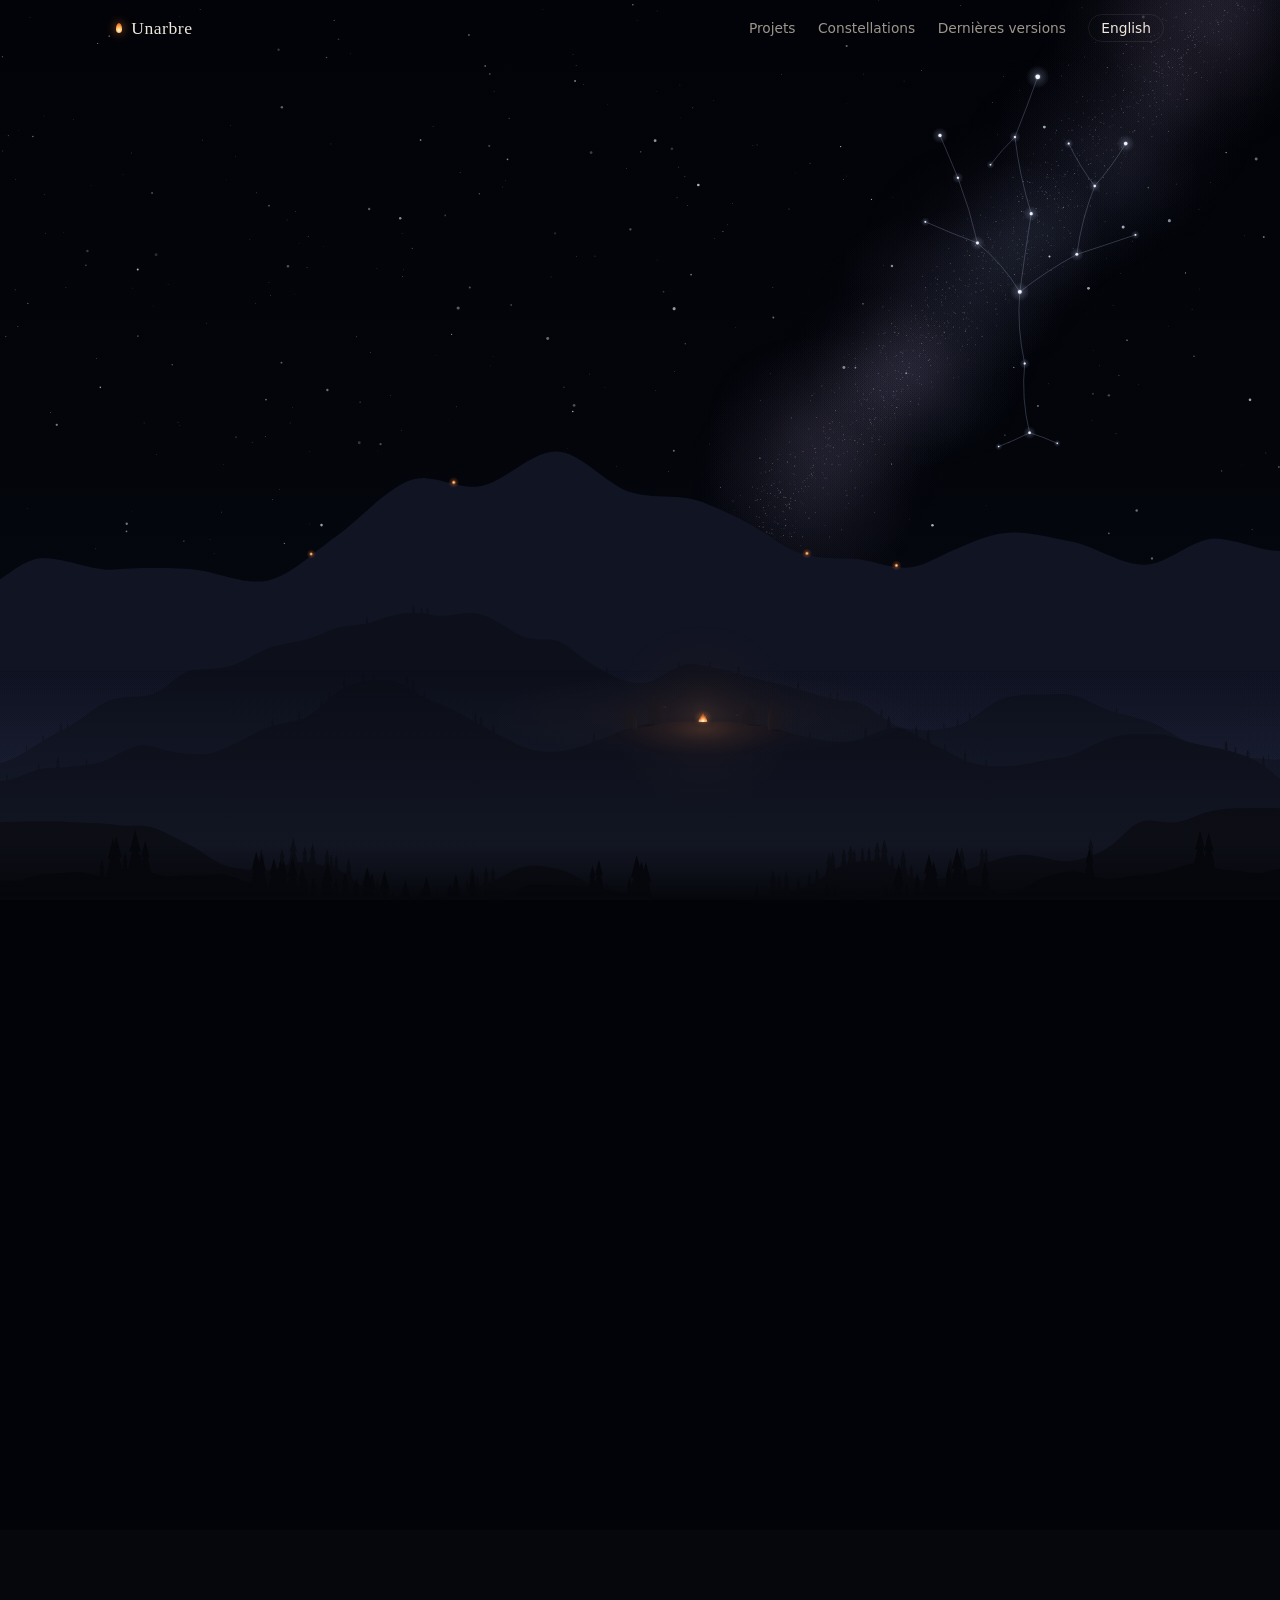
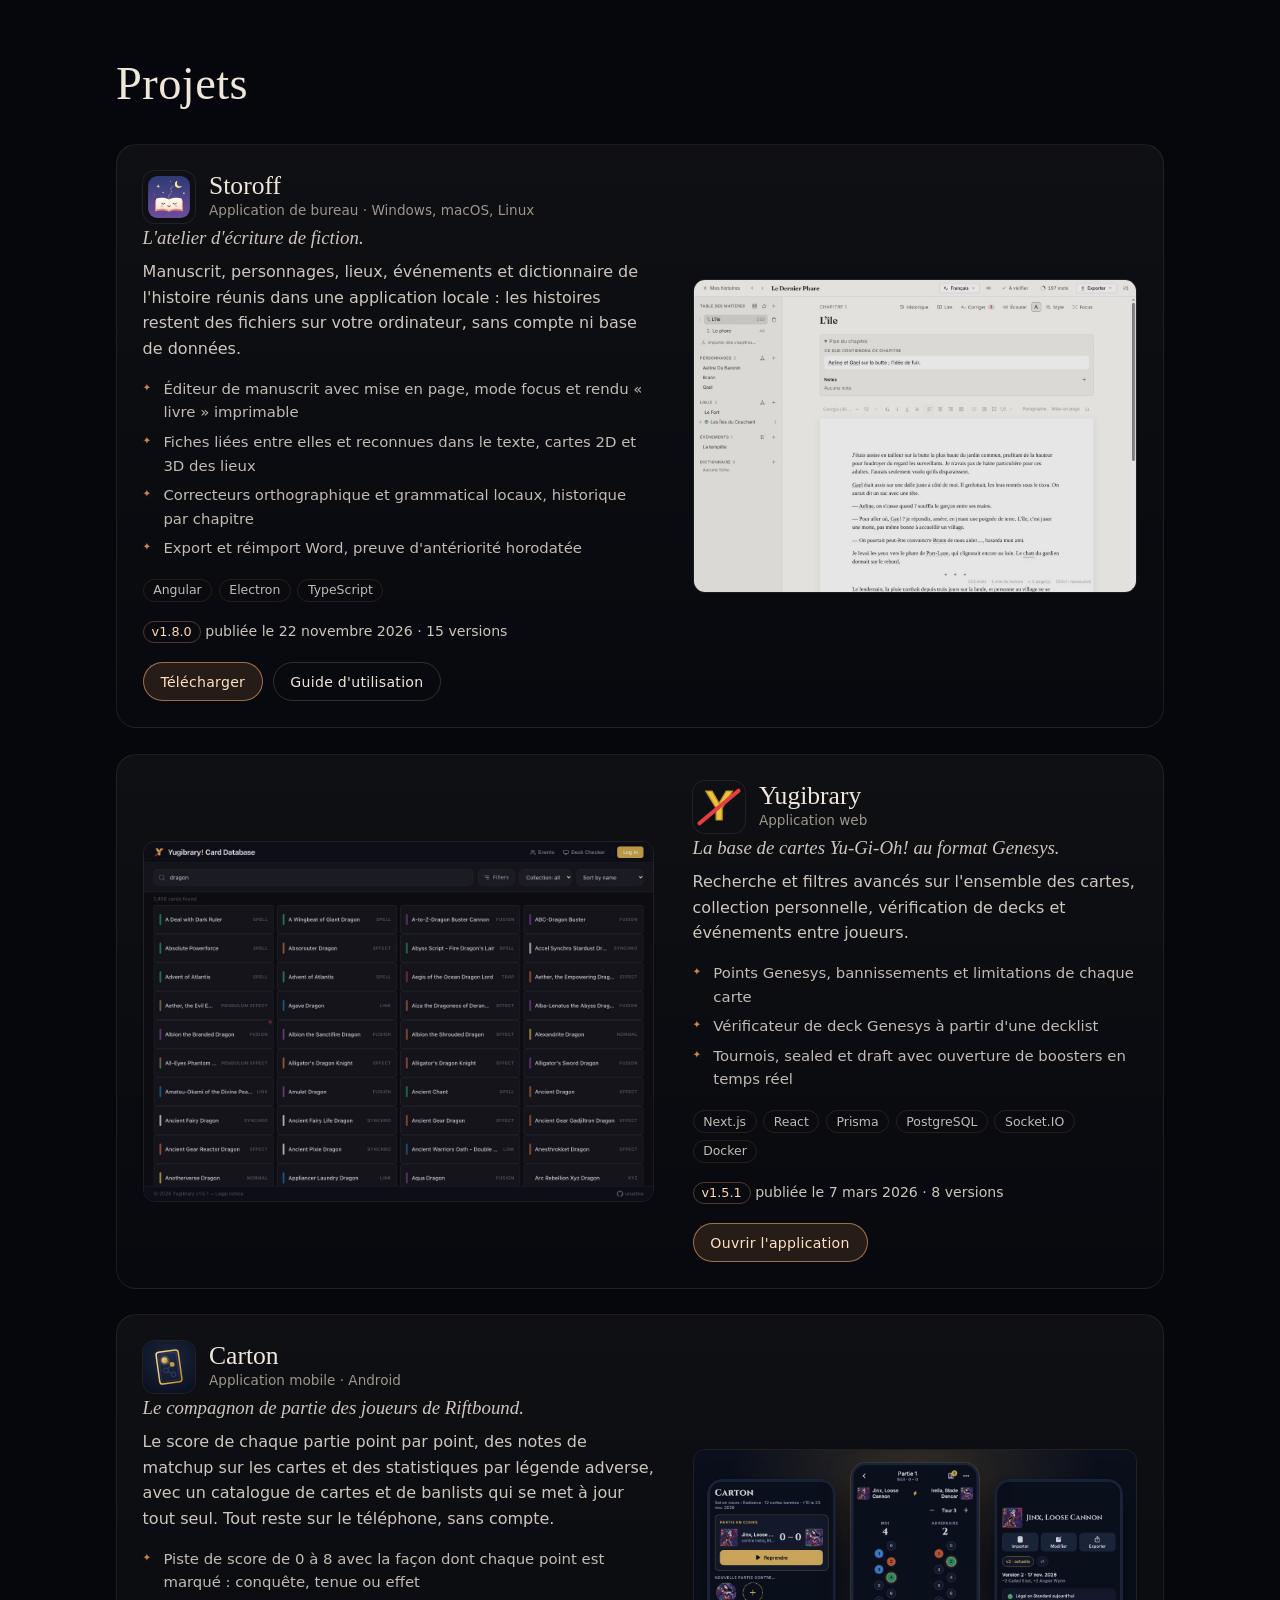
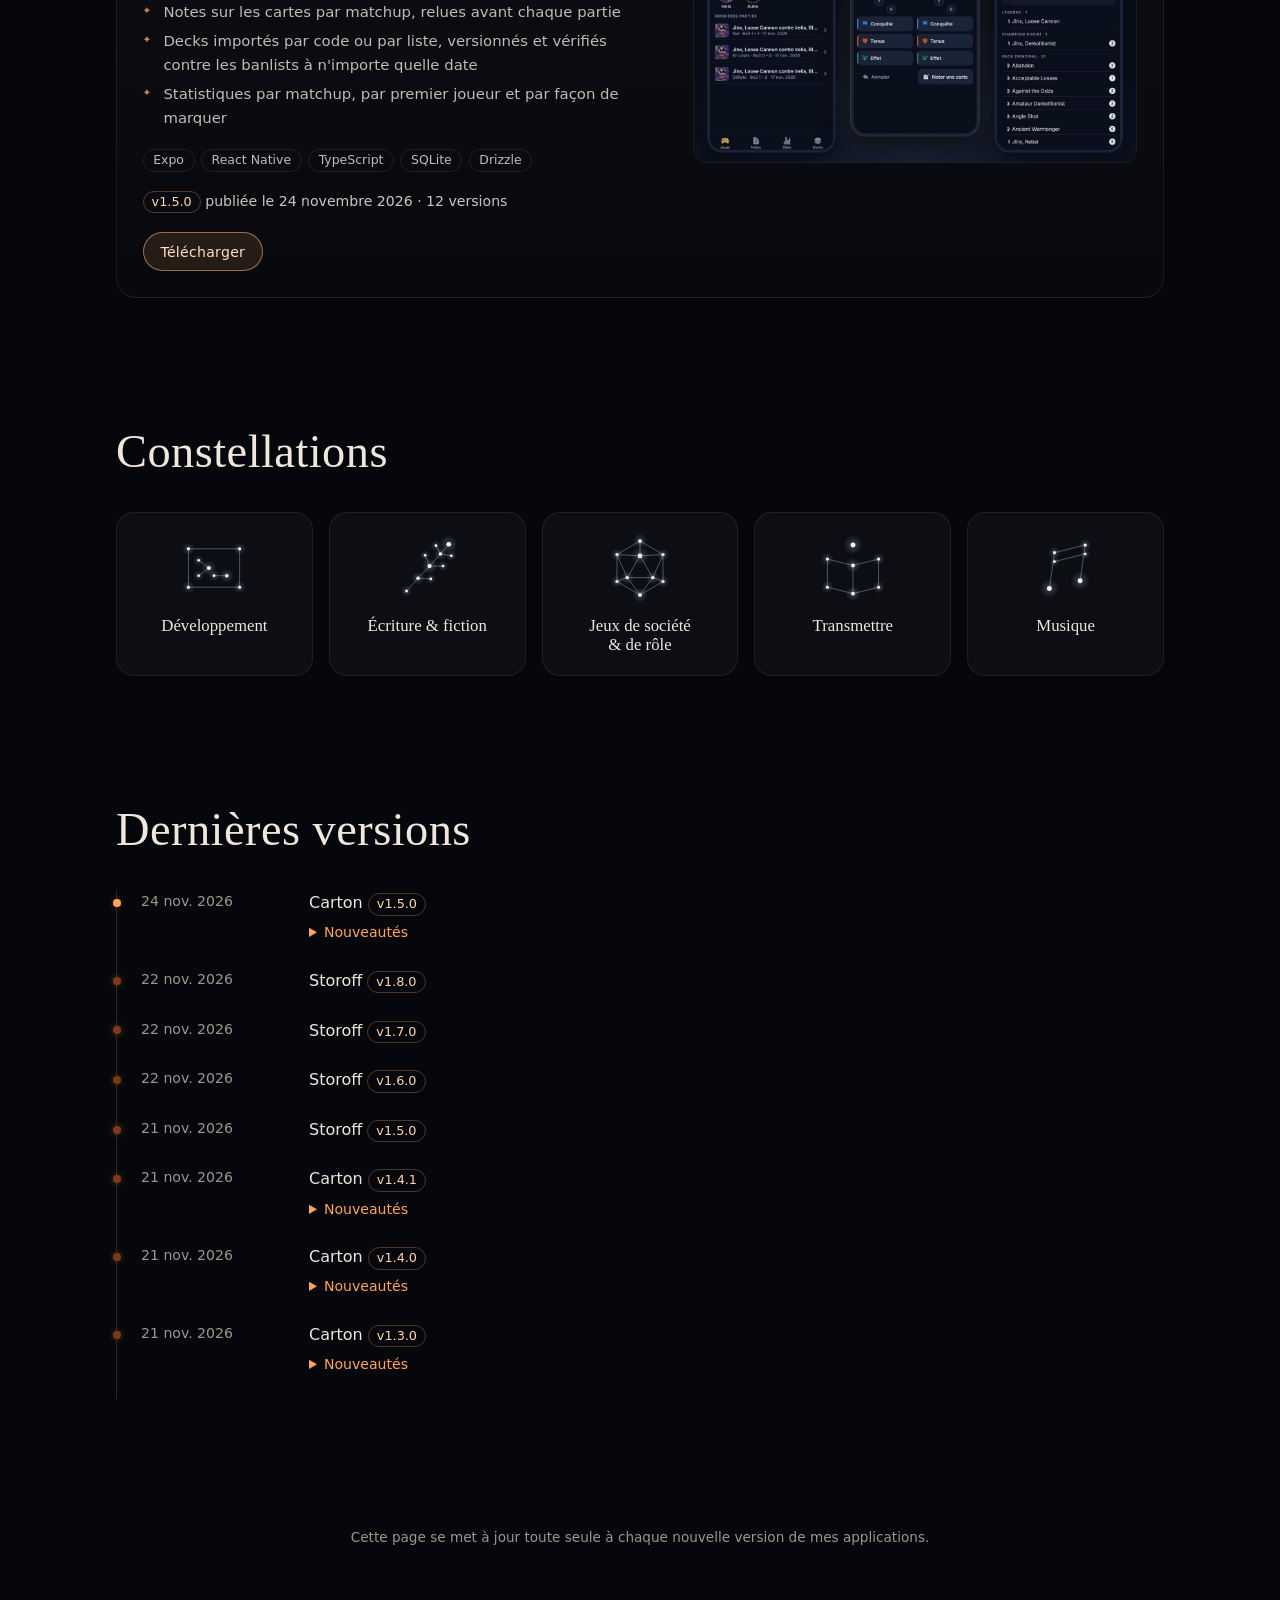
==== commit b4782e75: "Update the site (Unarbre/carton v1.5.0)" ====
--- a/index.html
+++ b/index.html
@@ -34,7 +34,7 @@
   <meta name="twitter:title" content="Unarbre — Développeur · Storoff, Yugibrary, Carton">
   <meta name="twitter:description" content="Unarbre, développeur : Storoff (écriture de fiction), Yugibrary (cartes Yu-Gi-Oh! Genesys) et Carton (compagnon Riftbound). Projets, versions, passions.">
   <meta name="twitter:image" content="https://unarbre.github.io/assets/images/og-fr.jpg">
-  <script type="application/ld+json">{"@context":"https://schema.org","@graph":[{"@type":"WebSite","@id":"https://unarbre.github.io/#website","url":"https://unarbre.github.io/","name":"Unarbre","inLanguage":["fr","en"],"publisher":{"@id":"https://unarbre.github.io/#person"}},{"@type":"ProfilePage","@id":"https://unarbre.github.io/#page","url":"https://unarbre.github.io/","name":"Unarbre — Développeur · Storoff, Yugibrary, Carton","description":"Unarbre, développeur : Storoff (écriture de fiction), Yugibrary (cartes Yu-Gi-Oh! Genesys) et Carton (compagnon Riftbound). Projets, versions, passions.","inLanguage":"fr","isPartOf":{"@id":"https://unarbre.github.io/#website"},"mainEntity":{"@id":"https://unarbre.github.io/#person"},"dateModified":"2026-11-22T19:01:13.000Z","primaryImageOfPage":"https://unarbre.github.io/assets/images/og-fr.jpg"},{"@type":"Person","@id":"https://unarbre.github.io/#person","name":"Unarbre","url":"https://unarbre.github.io/","jobTitle":"Développeur","description":"Je conçois, développe et publie, du logiciel de bureau à l'application web.","sameAs":["https://github.com/Unarbre"],"knowsAbout":["Angular","Electron","TypeScript","Next.js","React","Prisma","PostgreSQL","Socket.IO","Docker","Expo","React Native","SQLite","Drizzle","Développement","Écriture & fiction","Jeux de société & de rôle","Transmettre","Musique"]},{"@type":"SoftwareApplication","@id":"https://unarbre.github.io/#storoff","name":"Storoff","description":"L'atelier d'écriture de fiction. Manuscrit, personnages, lieux, événements et dictionnaire de l'histoire réunis dans une application locale : les histoires restent des fichiers sur votre ordinateur, sans compte ni base de données.","url":"https://unarbre.github.io/storoff.github.io/","image":"https://unarbre.github.io/assets/images/storoff-fr.jpg","screenshot":"https://unarbre.github.io/assets/images/storoff-fr.jpg","applicationCategory":"DesignApplication","operatingSystem":"Windows, macOS, Linux","softwareVersion":"1.8.0","dateModified":"2026-11-22T19:01:13Z","datePublished":"2026-11-09T09:51:35Z","author":{"@id":"https://unarbre.github.io/#person"}},{"@type":"WebApplication","@id":"https://unarbre.github.io/#yugibrary","name":"Yugibrary","description":"La base de cartes Yu-Gi-Oh! au format Genesys. Recherche et filtres avancés sur l'ensemble des cartes, collection personnelle, vérification de decks et événements entre joueurs.","url":"https://yugibrary-evo.flatemars.com/","image":"https://unarbre.github.io/assets/images/yugibrary.jpg","screenshot":"https://unarbre.github.io/assets/images/yugibrary.jpg","applicationCategory":"ReferenceApplication","operatingSystem":"Web","softwareVersion":"1.5.1","dateModified":"2026-03-07T13:46:36Z","datePublished":"2026-02-24T21:08:03Z","author":{"@id":"https://unarbre.github.io/#person"}},{"@type":"SoftwareApplication","@id":"https://unarbre.github.io/#carton","name":"Carton","description":"Le compagnon de partie des joueurs de Riftbound. Le score de chaque partie point par point, des notes de matchup sur les cartes et des statistiques par légende adverse, avec un catalogue de cartes et de banlists qui se met à jour tout seul. Tout reste sur le téléphone, sans compte.","url":"https://unarbre.github.io/carton.github.io/","image":"https://unarbre.github.io/assets/images/carton-fr.jpg","screenshot":"https://unarbre.github.io/assets/images/carton-fr.jpg","applicationCategory":"GameApplication","operatingSystem":"Android","softwareVersion":"1.4.1","dateModified":"2026-11-21T10:02:03Z","datePublished":"2026-11-17T08:10:35Z","author":{"@id":"https://unarbre.github.io/#person"}}]}</script>
+  <script type="application/ld+json">{"@context":"https://schema.org","@graph":[{"@type":"WebSite","@id":"https://unarbre.github.io/#website","url":"https://unarbre.github.io/","name":"Unarbre","inLanguage":["fr","en"],"publisher":{"@id":"https://unarbre.github.io/#person"}},{"@type":"ProfilePage","@id":"https://unarbre.github.io/#page","url":"https://unarbre.github.io/","name":"Unarbre — Développeur · Storoff, Yugibrary, Carton","description":"Unarbre, développeur : Storoff (écriture de fiction), Yugibrary (cartes Yu-Gi-Oh! Genesys) et Carton (compagnon Riftbound). Projets, versions, passions.","inLanguage":"fr","isPartOf":{"@id":"https://unarbre.github.io/#website"},"mainEntity":{"@id":"https://unarbre.github.io/#person"},"dateModified":"2026-11-24T20:06:33.000Z","primaryImageOfPage":"https://unarbre.github.io/assets/images/og-fr.jpg"},{"@type":"Person","@id":"https://unarbre.github.io/#person","name":"Unarbre","url":"https://unarbre.github.io/","jobTitle":"Développeur","description":"Je conçois, développe et publie, du logiciel de bureau à l'application web.","sameAs":["https://github.com/Unarbre"],"knowsAbout":["Angular","Electron","TypeScript","Next.js","React","Prisma","PostgreSQL","Socket.IO","Docker","Expo","React Native","SQLite","Drizzle","Développement","Écriture & fiction","Jeux de société & de rôle","Transmettre","Musique"]},{"@type":"SoftwareApplication","@id":"https://unarbre.github.io/#storoff","name":"Storoff","description":"L'atelier d'écriture de fiction. Manuscrit, personnages, lieux, événements et dictionnaire de l'histoire réunis dans une application locale : les histoires restent des fichiers sur votre ordinateur, sans compte ni base de données.","url":"https://unarbre.github.io/storoff.github.io/","image":"https://unarbre.github.io/assets/images/storoff-fr.jpg","screenshot":"https://unarbre.github.io/assets/images/storoff-fr.jpg","applicationCategory":"DesignApplication","operatingSystem":"Windows, macOS, Linux","softwareVersion":"1.8.0","dateModified":"2026-11-22T19:01:13Z","datePublished":"2026-11-09T09:51:35Z","author":{"@id":"https://unarbre.github.io/#person"}},{"@type":"WebApplication","@id":"https://unarbre.github.io/#yugibrary","name":"Yugibrary","description":"La base de cartes Yu-Gi-Oh! au format Genesys. Recherche et filtres avancés sur l'ensemble des cartes, collection personnelle, vérification de decks et événements entre joueurs.","url":"https://yugibrary-evo.flatemars.com/","image":"https://unarbre.github.io/assets/images/yugibrary.jpg","screenshot":"https://unarbre.github.io/assets/images/yugibrary.jpg","applicationCategory":"ReferenceApplication","operatingSystem":"Web","softwareVersion":"1.5.1","dateModified":"2026-03-07T13:46:36Z","datePublished":"2026-02-24T21:08:03Z","author":{"@id":"https://unarbre.github.io/#person"}},{"@type":"SoftwareApplication","@id":"https://unarbre.github.io/#carton","name":"Carton","description":"Le compagnon de partie des joueurs de Riftbound. Le score de chaque partie point par point, des notes de matchup sur les cartes et des statistiques par légende adverse, avec un catalogue de cartes et de banlists qui se met à jour tout seul. Tout reste sur le téléphone, sans compte.","url":"https://unarbre.github.io/carton.github.io/","image":"https://unarbre.github.io/assets/images/carton-fr.jpg","screenshot":"https://unarbre.github.io/assets/images/carton-fr.jpg","applicationCategory":"GameApplication","operatingSystem":"Android","softwareVersion":"1.5.0","dateModified":"2026-11-24T20:06:33Z","datePublished":"2026-11-17T08:10:35Z","author":{"@id":"https://unarbre.github.io/#person"}}]}</script>
   <link rel="icon" href="assets/favicon.svg" type="image/svg+xml">
   <link rel="stylesheet" href="assets/style.css?v=98b8dc6f63">
   <script src="assets/night.js?v=98b8dc6f63" defer></script>
@@ -72,7 +72,7 @@
           <p class="eyebrow">Développeur</p>
           <h1 class="name" aria-label="Unarbre"><span aria-hidden="true" style="--i:0">U</span><span aria-hidden="true" style="--i:1">n</span><span aria-hidden="true" style="--i:2">a</span><span aria-hidden="true" style="--i:3">r</span><span aria-hidden="true" style="--i:4">b</span><span aria-hidden="true" style="--i:5">r</span><span aria-hidden="true" style="--i:6">e</span></h1>
           <p class="intro">Je conçois, développe et publie, du logiciel de bureau à l'application web.</p>
-          <p class="stats">3 applications · 34 versions publiées</p>
+          <p class="stats">3 applications · 35 versions publiées</p>
           <div class="actions">
             <a class="button" href="https://github.com/Unarbre">GitHub</a>
           </div>
@@ -176,7 +176,7 @@
             <li>SQLite</li>
             <li>Drizzle</li>
           </ul>
-          <p class="release"><span class="badge">v1.4.1</span> publiée le 21 novembre 2026 · 11 versions</p>
+          <p class="release"><span class="badge">v1.5.0</span> publiée le 24 novembre 2026 · 12 versions</p>
           <div class="actions">
             <a class="button primary" href="https://unarbre.github.io/carton.github.io/">Télécharger</a>
           </div>
@@ -218,6 +218,17 @@
       </div>
       <ol class="timeline">
         <li data-reveal>
+          <time datetime="2026-11-24T20:06:33Z">24 nov. 2026</time>
+          <div>
+            <p class="timeline-title"><a href="#carton">Carton</a> <span class="badge">v1.5.0</span></p>
+          <details>
+            <summary>Nouveautés</summary>
+            <div class="notes"><p class="notes-heading">Nouveautés</p>
+<ul><li><strong>Listes de tournois à jour automatiquement</strong> : elles sont récupérées chaque jour et téléchargées par l'app, sans attendre une nouvelle version (649 listes de 50 tournois à ce jour).</li><li><strong>Plan de battlefield</strong> : choisis le champ de bataille à jouer en premier contre chaque légende, depuis la vue du matchup (avec les plans de side et les notes).</li><li><strong>Vue du match</strong> : le panneau de notes avant le premier point disparaît ; les notes se lisent dans la vue du matchup, toujours accessible par l'icône de l'en-tête.</li></ul></div>
+          </details>
+          </div>
+        </li>
+        <li data-reveal>
           <time datetime="2026-11-22T19:01:13Z">22 nov. 2026</time>
           <div>
             <p class="timeline-title"><a href="#storoff">Storoff</a> <span class="badge">v1.8.0</span></p>
@@ -273,19 +284,6 @@
 <ul><li><strong>Liste du deck</strong> : le deck principal est séparé par type (unités, sorts, équipements), chaque groupe trié par énergie puis par puissance ; la réserve est triée par coût.</li><li><strong>Stats</strong> : en choisissant un deck, un panneau le compare à tous les decks de sa légende, avec l'écart en points.</li><li><strong>Cartes</strong> : la recherche indique combien de vos decks jouent une carte, et sa fiche liste ces decks.</li><li><strong>Side</strong> : le deck principal part de toutes ses cartes et le « − » en retire, comme dans l'éditeur de deck.</li></ul>
 <p class="notes-heading">Corrections</p>
 <ul><li>À l'import d'une liste, la légende du deck est toujours conservée.</li></ul></div>
-          </details>
-          </div>
-        </li>
-        <li data-reveal>
-          <time datetime="2026-11-20T23:09:34Z">21 nov. 2026</time>
-          <div>
-            <p class="timeline-title"><a href="#carton">Carton</a> <span class="badge">v1.2.0</span></p>
-          <details>
-            <summary>Nouveautés</summary>
-            <div class="notes"><p class="notes-heading">Nouveautés</p>
-<ul><li><strong>Historique du deck</strong> : une page liste les versions avec leur date et un résumé des changements. On peut ouvrir une version, la restaurer, l'exporter ou la supprimer.</li><li><strong>Renommer un deck</strong> sans perdre ses versions ; le bouton « Supprimer le deck » est remonté en haut de la page.</li><li><strong>Illustrations alternatives</strong> : on glisse entre les éditions d'une carte (alternative, signée, hors numérotation, promo), on voit la liste de ses éditions, et l'illustration choisie est gardée dans le deck, son export en code et l'affichage de la liste.</li><li><strong>Illustration de la légende</strong> choisie par deck, depuis l'image de la légende sur la page du deck.</li><li><strong>Import</strong> : la légende se choisit d'abord. Ajouter un champion ne le met plus automatiquement en champion choisi : un bouton dédié sur la fiche de la carte le fait.</li><li><strong>Plans de side</strong> et choix du champ de bataille pour les matchs.</li></ul>
-<p class="notes-heading">Corrections</p>
-<ul><li>Kennen et Ziggs apparaissaient sous le nom « Yordle » ; leur règle de champion choisi est corrigée.</li></ul></div>
           </details>
           </div>
         </li>
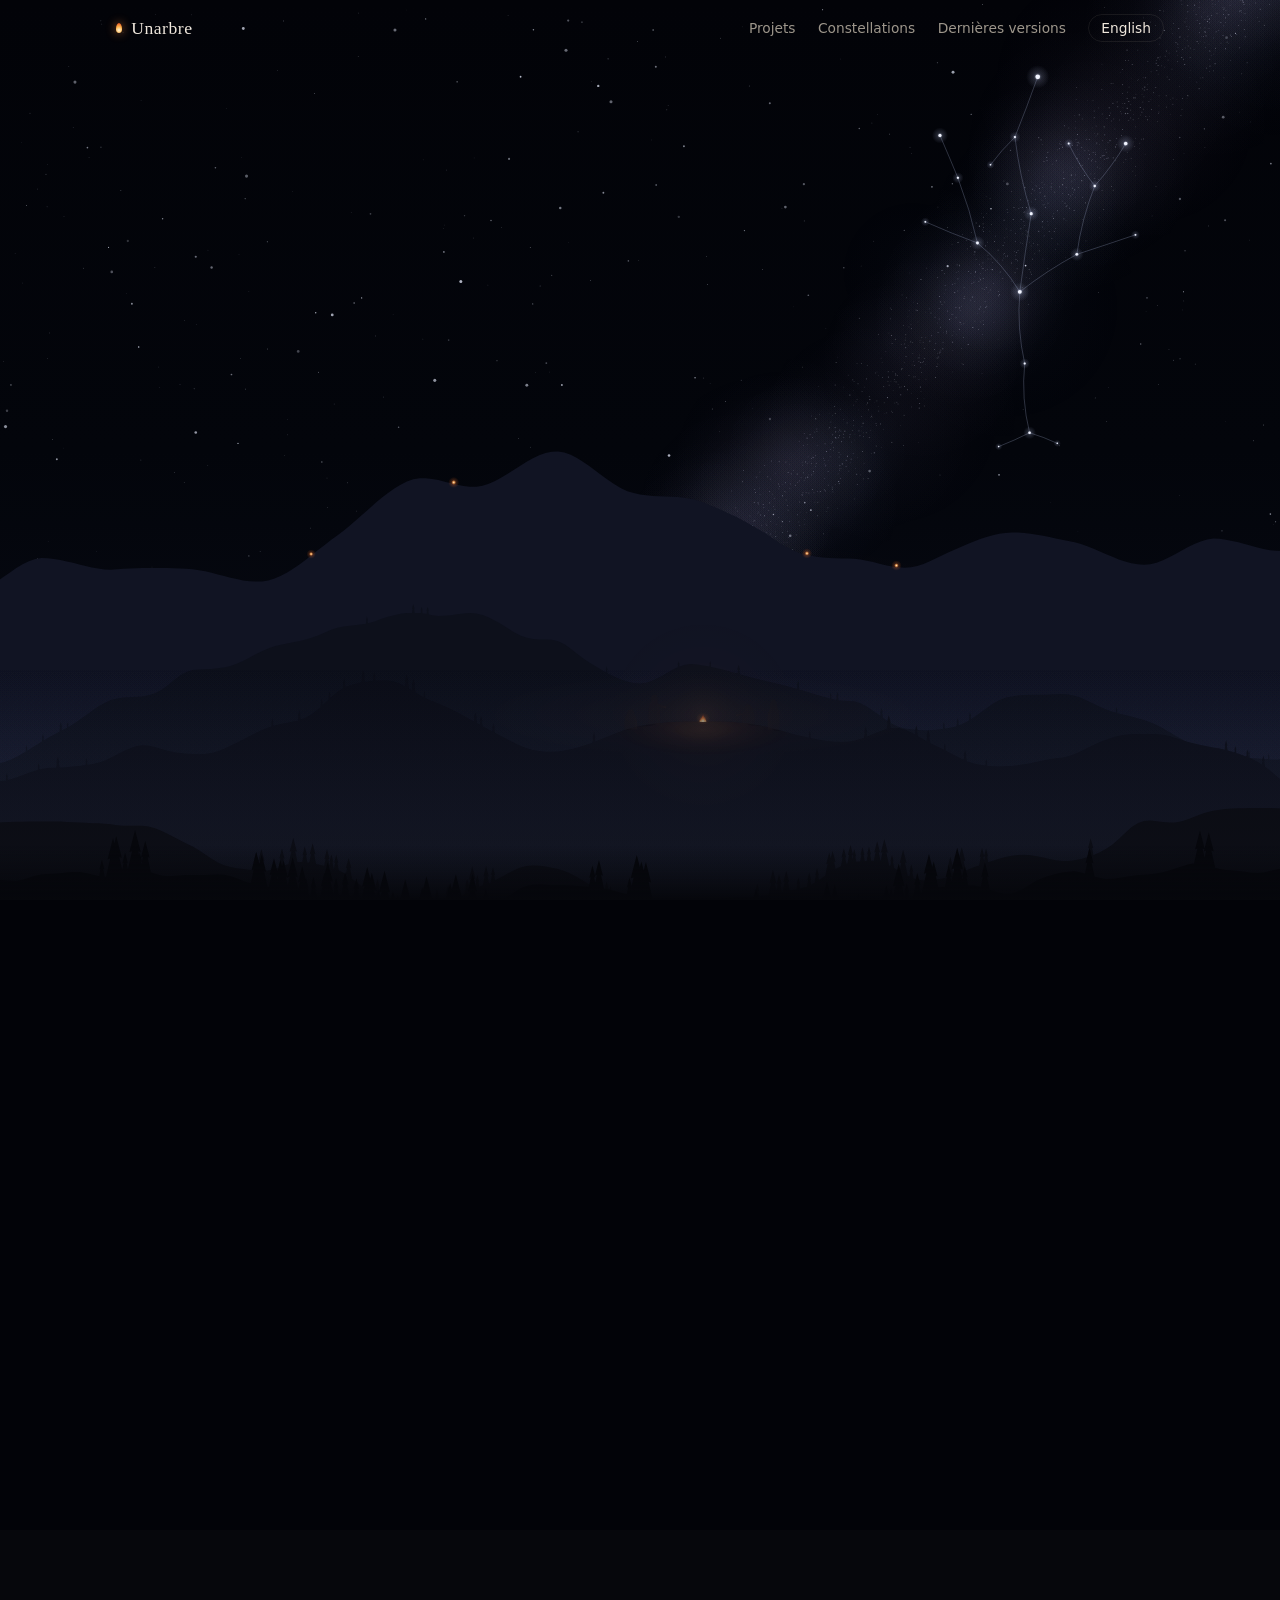
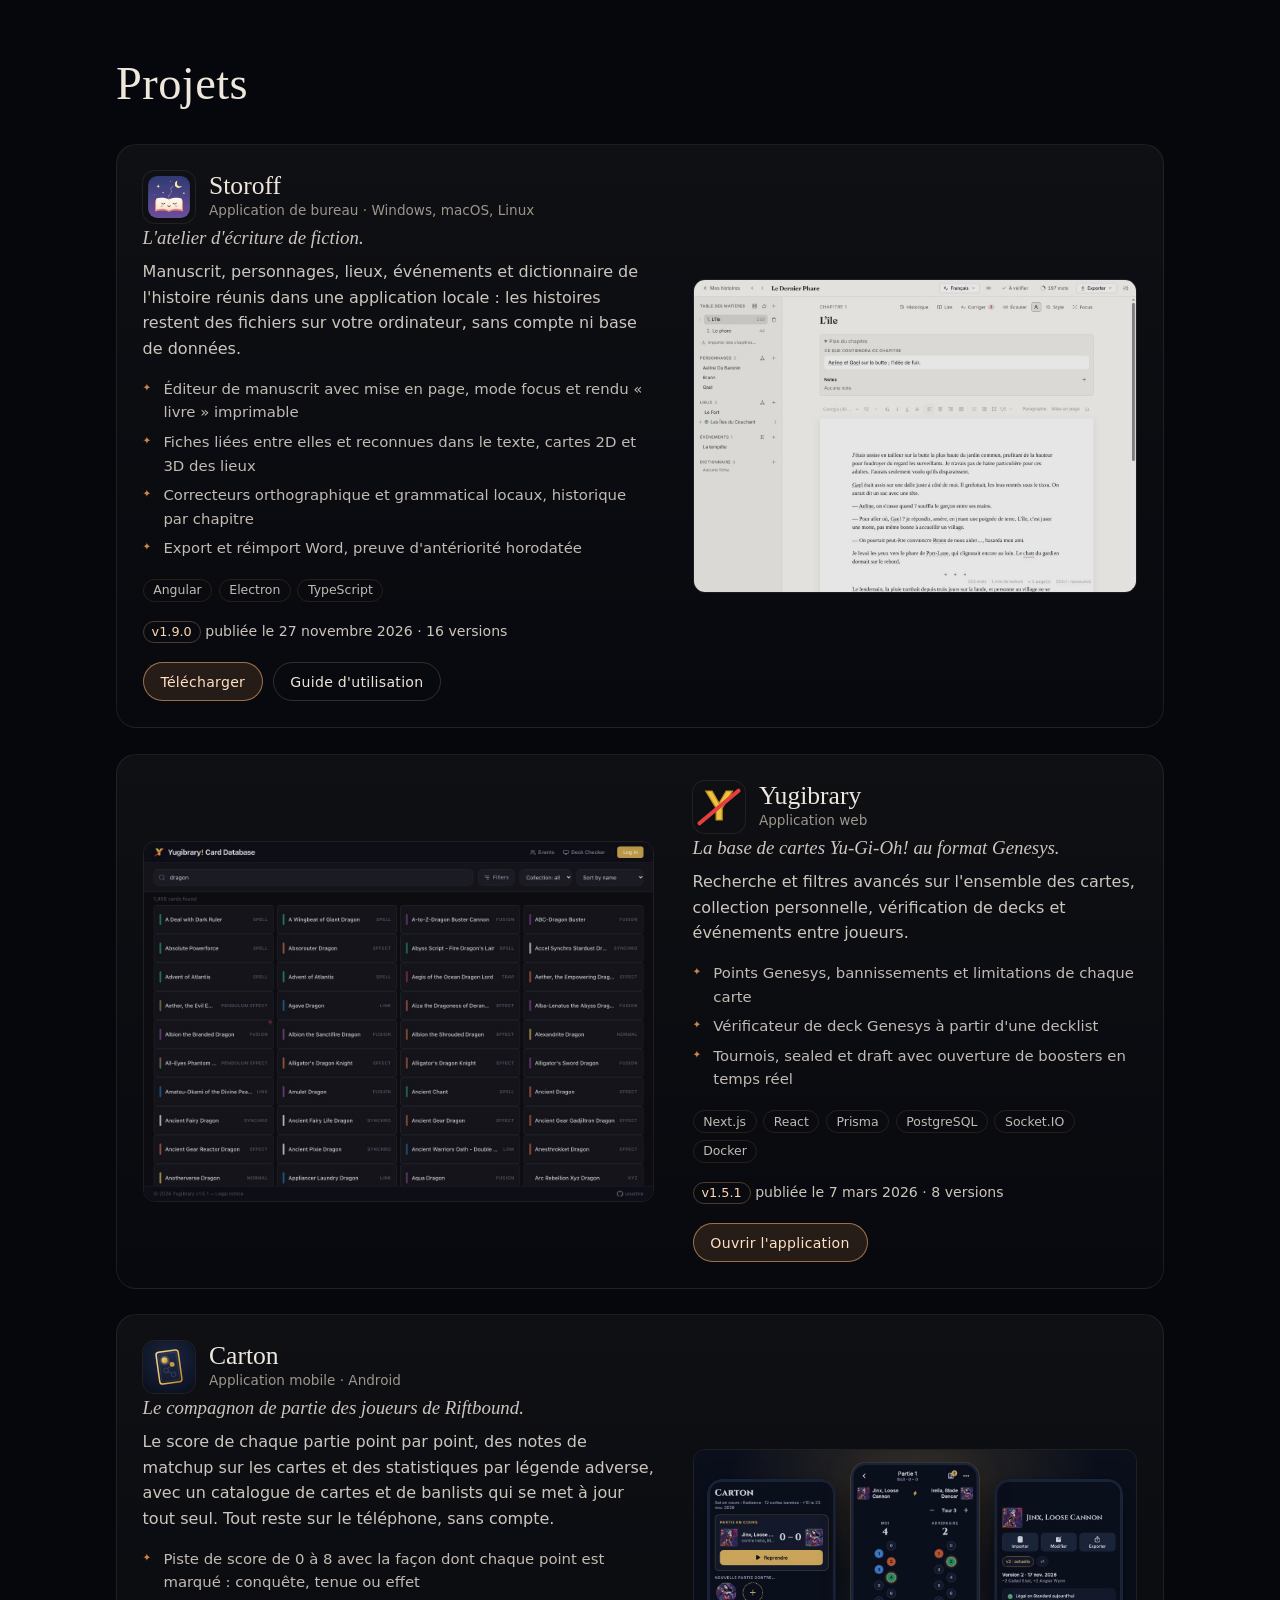
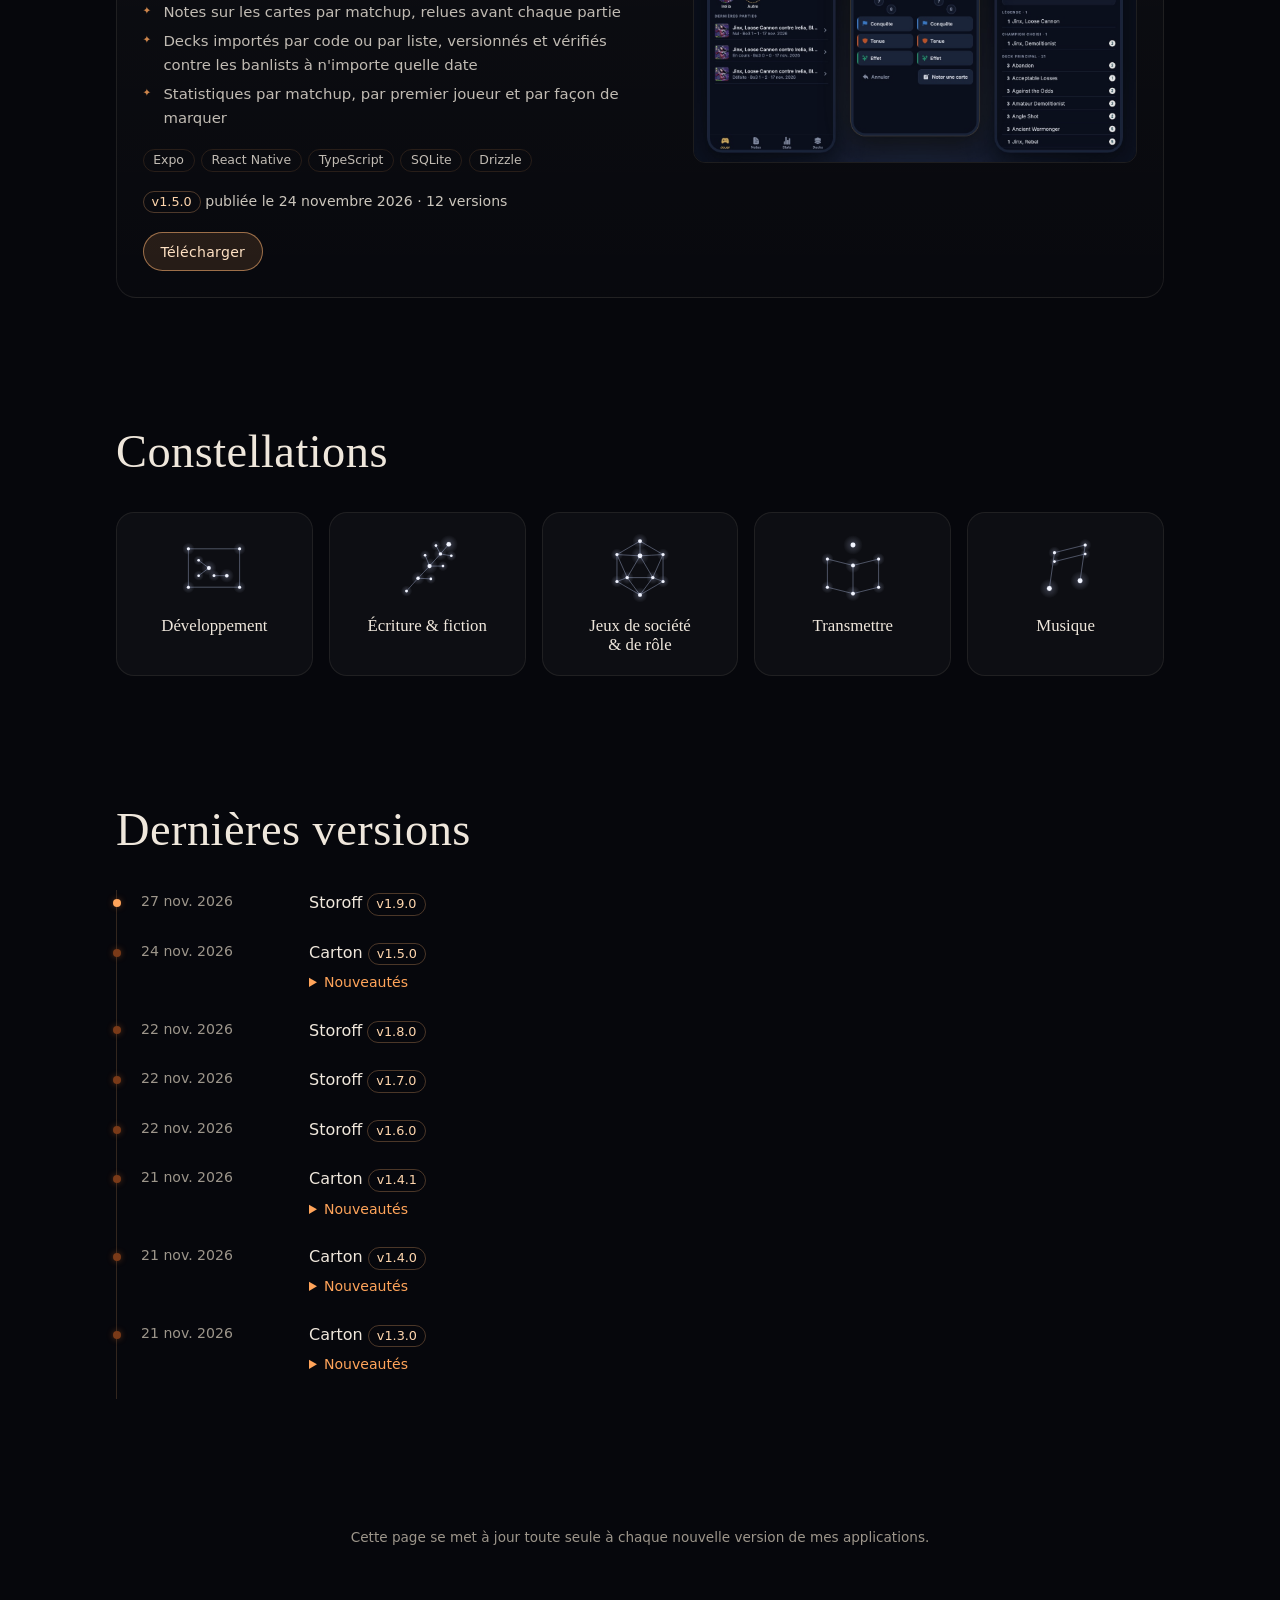
==== commit 6d4415f1: "Update the site (Unarbre/storoff 1.9.0)" ====
--- a/index.html
+++ b/index.html
@@ -34,7 +34,7 @@
   <meta name="twitter:title" content="Unarbre — Développeur · Storoff, Yugibrary, Carton">
   <meta name="twitter:description" content="Unarbre, développeur : Storoff (écriture de fiction), Yugibrary (cartes Yu-Gi-Oh! Genesys) et Carton (compagnon Riftbound). Projets, versions, passions.">
   <meta name="twitter:image" content="https://unarbre.github.io/assets/images/og-fr.jpg">
-  <script type="application/ld+json">{"@context":"https://schema.org","@graph":[{"@type":"WebSite","@id":"https://unarbre.github.io/#website","url":"https://unarbre.github.io/","name":"Unarbre","inLanguage":["fr","en"],"publisher":{"@id":"https://unarbre.github.io/#person"}},{"@type":"ProfilePage","@id":"https://unarbre.github.io/#page","url":"https://unarbre.github.io/","name":"Unarbre — Développeur · Storoff, Yugibrary, Carton","description":"Unarbre, développeur : Storoff (écriture de fiction), Yugibrary (cartes Yu-Gi-Oh! Genesys) et Carton (compagnon Riftbound). Projets, versions, passions.","inLanguage":"fr","isPartOf":{"@id":"https://unarbre.github.io/#website"},"mainEntity":{"@id":"https://unarbre.github.io/#person"},"dateModified":"2026-11-24T20:06:33.000Z","primaryImageOfPage":"https://unarbre.github.io/assets/images/og-fr.jpg"},{"@type":"Person","@id":"https://unarbre.github.io/#person","name":"Unarbre","url":"https://unarbre.github.io/","jobTitle":"Développeur","description":"Je conçois, développe et publie, du logiciel de bureau à l'application web.","sameAs":["https://github.com/Unarbre"],"knowsAbout":["Angular","Electron","TypeScript","Next.js","React","Prisma","PostgreSQL","Socket.IO","Docker","Expo","React Native","SQLite","Drizzle","Développement","Écriture & fiction","Jeux de société & de rôle","Transmettre","Musique"]},{"@type":"SoftwareApplication","@id":"https://unarbre.github.io/#storoff","name":"Storoff","description":"L'atelier d'écriture de fiction. Manuscrit, personnages, lieux, événements et dictionnaire de l'histoire réunis dans une application locale : les histoires restent des fichiers sur votre ordinateur, sans compte ni base de données.","url":"https://unarbre.github.io/storoff.github.io/","image":"https://unarbre.github.io/assets/images/storoff-fr.jpg","screenshot":"https://unarbre.github.io/assets/images/storoff-fr.jpg","applicationCategory":"DesignApplication","operatingSystem":"Windows, macOS, Linux","softwareVersion":"1.8.0","dateModified":"2026-11-22T19:01:13Z","datePublished":"2026-11-09T09:51:35Z","author":{"@id":"https://unarbre.github.io/#person"}},{"@type":"WebApplication","@id":"https://unarbre.github.io/#yugibrary","name":"Yugibrary","description":"La base de cartes Yu-Gi-Oh! au format Genesys. Recherche et filtres avancés sur l'ensemble des cartes, collection personnelle, vérification de decks et événements entre joueurs.","url":"https://yugibrary-evo.flatemars.com/","image":"https://unarbre.github.io/assets/images/yugibrary.jpg","screenshot":"https://unarbre.github.io/assets/images/yugibrary.jpg","applicationCategory":"ReferenceApplication","operatingSystem":"Web","softwareVersion":"1.5.1","dateModified":"2026-03-07T13:46:36Z","datePublished":"2026-02-24T21:08:03Z","author":{"@id":"https://unarbre.github.io/#person"}},{"@type":"SoftwareApplication","@id":"https://unarbre.github.io/#carton","name":"Carton","description":"Le compagnon de partie des joueurs de Riftbound. Le score de chaque partie point par point, des notes de matchup sur les cartes et des statistiques par légende adverse, avec un catalogue de cartes et de banlists qui se met à jour tout seul. Tout reste sur le téléphone, sans compte.","url":"https://unarbre.github.io/carton.github.io/","image":"https://unarbre.github.io/assets/images/carton-fr.jpg","screenshot":"https://unarbre.github.io/assets/images/carton-fr.jpg","applicationCategory":"GameApplication","operatingSystem":"Android","softwareVersion":"1.5.0","dateModified":"2026-11-24T20:06:33Z","datePublished":"2026-11-17T08:10:35Z","author":{"@id":"https://unarbre.github.io/#person"}}]}</script>
+  <script type="application/ld+json">{"@context":"https://schema.org","@graph":[{"@type":"WebSite","@id":"https://unarbre.github.io/#website","url":"https://unarbre.github.io/","name":"Unarbre","inLanguage":["fr","en"],"publisher":{"@id":"https://unarbre.github.io/#person"}},{"@type":"ProfilePage","@id":"https://unarbre.github.io/#page","url":"https://unarbre.github.io/","name":"Unarbre — Développeur · Storoff, Yugibrary, Carton","description":"Unarbre, développeur : Storoff (écriture de fiction), Yugibrary (cartes Yu-Gi-Oh! Genesys) et Carton (compagnon Riftbound). Projets, versions, passions.","inLanguage":"fr","isPartOf":{"@id":"https://unarbre.github.io/#website"},"mainEntity":{"@id":"https://unarbre.github.io/#person"},"dateModified":"2026-11-27T12:27:09.000Z","primaryImageOfPage":"https://unarbre.github.io/assets/images/og-fr.jpg"},{"@type":"Person","@id":"https://unarbre.github.io/#person","name":"Unarbre","url":"https://unarbre.github.io/","jobTitle":"Développeur","description":"Je conçois, développe et publie, du logiciel de bureau à l'application web.","sameAs":["https://github.com/Unarbre"],"knowsAbout":["Angular","Electron","TypeScript","Next.js","React","Prisma","PostgreSQL","Socket.IO","Docker","Expo","React Native","SQLite","Drizzle","Développement","Écriture & fiction","Jeux de société & de rôle","Transmettre","Musique"]},{"@type":"SoftwareApplication","@id":"https://unarbre.github.io/#storoff","name":"Storoff","description":"L'atelier d'écriture de fiction. Manuscrit, personnages, lieux, événements et dictionnaire de l'histoire réunis dans une application locale : les histoires restent des fichiers sur votre ordinateur, sans compte ni base de données.","url":"https://unarbre.github.io/storoff.github.io/","image":"https://unarbre.github.io/assets/images/storoff-fr.jpg","screenshot":"https://unarbre.github.io/assets/images/storoff-fr.jpg","applicationCategory":"DesignApplication","operatingSystem":"Windows, macOS, Linux","softwareVersion":"1.9.0","dateModified":"2026-11-27T12:27:09Z","datePublished":"2026-11-09T09:51:35Z","author":{"@id":"https://unarbre.github.io/#person"}},{"@type":"WebApplication","@id":"https://unarbre.github.io/#yugibrary","name":"Yugibrary","description":"La base de cartes Yu-Gi-Oh! au format Genesys. Recherche et filtres avancés sur l'ensemble des cartes, collection personnelle, vérification de decks et événements entre joueurs.","url":"https://yugibrary-evo.flatemars.com/","image":"https://unarbre.github.io/assets/images/yugibrary.jpg","screenshot":"https://unarbre.github.io/assets/images/yugibrary.jpg","applicationCategory":"ReferenceApplication","operatingSystem":"Web","softwareVersion":"1.5.1","dateModified":"2026-03-07T13:46:36Z","datePublished":"2026-02-24T21:08:03Z","author":{"@id":"https://unarbre.github.io/#person"}},{"@type":"SoftwareApplication","@id":"https://unarbre.github.io/#carton","name":"Carton","description":"Le compagnon de partie des joueurs de Riftbound. Le score de chaque partie point par point, des notes de matchup sur les cartes et des statistiques par légende adverse, avec un catalogue de cartes et de banlists qui se met à jour tout seul. Tout reste sur le téléphone, sans compte.","url":"https://unarbre.github.io/carton.github.io/","image":"https://unarbre.github.io/assets/images/carton-fr.jpg","screenshot":"https://unarbre.github.io/assets/images/carton-fr.jpg","applicationCategory":"GameApplication","operatingSystem":"Android","softwareVersion":"1.5.0","dateModified":"2026-11-24T20:06:33Z","datePublished":"2026-11-17T08:10:35Z","author":{"@id":"https://unarbre.github.io/#person"}}]}</script>
   <link rel="icon" href="assets/favicon.svg" type="image/svg+xml">
   <link rel="stylesheet" href="assets/style.css?v=98b8dc6f63">
   <script src="assets/night.js?v=98b8dc6f63" defer></script>
@@ -72,7 +72,7 @@
           <p class="eyebrow">Développeur</p>
           <h1 class="name" aria-label="Unarbre"><span aria-hidden="true" style="--i:0">U</span><span aria-hidden="true" style="--i:1">n</span><span aria-hidden="true" style="--i:2">a</span><span aria-hidden="true" style="--i:3">r</span><span aria-hidden="true" style="--i:4">b</span><span aria-hidden="true" style="--i:5">r</span><span aria-hidden="true" style="--i:6">e</span></h1>
           <p class="intro">Je conçois, développe et publie, du logiciel de bureau à l'application web.</p>
-          <p class="stats">3 applications · 35 versions publiées</p>
+          <p class="stats">3 applications · 36 versions publiées</p>
           <div class="actions">
             <a class="button" href="https://github.com/Unarbre">GitHub</a>
           </div>
@@ -109,7 +109,7 @@
             <li>Electron</li>
             <li>TypeScript</li>
           </ul>
-          <p class="release"><span class="badge">v1.8.0</span> publiée le 22 novembre 2026 · 15 versions</p>
+          <p class="release"><span class="badge">v1.9.0</span> publiée le 27 novembre 2026 · 16 versions</p>
           <div class="actions">
             <a class="button primary" href="https://unarbre.github.io/storoff.github.io/">Télécharger</a>
             <a class="button" href="https://unarbre.github.io/storoff.github.io/guide/">Guide d'utilisation</a>
@@ -218,6 +218,12 @@
       </div>
       <ol class="timeline">
         <li data-reveal>
+          <time datetime="2026-11-27T12:27:09Z">27 nov. 2026</time>
+          <div>
+            <p class="timeline-title"><a href="#storoff">Storoff</a> <span class="badge">v1.9.0</span></p>
+          </div>
+        </li>
+        <li data-reveal>
           <time datetime="2026-11-24T20:06:33Z">24 nov. 2026</time>
           <div>
             <p class="timeline-title"><a href="#carton">Carton</a> <span class="badge">v1.5.0</span></p>
@@ -244,12 +250,6 @@
           <time datetime="2026-11-22T08:19:42Z">22 nov. 2026</time>
           <div>
             <p class="timeline-title"><a href="#storoff">Storoff</a> <span class="badge">v1.6.0</span></p>
-          </div>
-        </li>
-        <li data-reveal>
-          <time datetime="2026-11-21T12:47:31Z">21 nov. 2026</time>
-          <div>
-            <p class="timeline-title"><a href="#storoff">Storoff</a> <span class="badge">v1.5.0</span></p>
           </div>
         </li>
         <li data-reveal>
